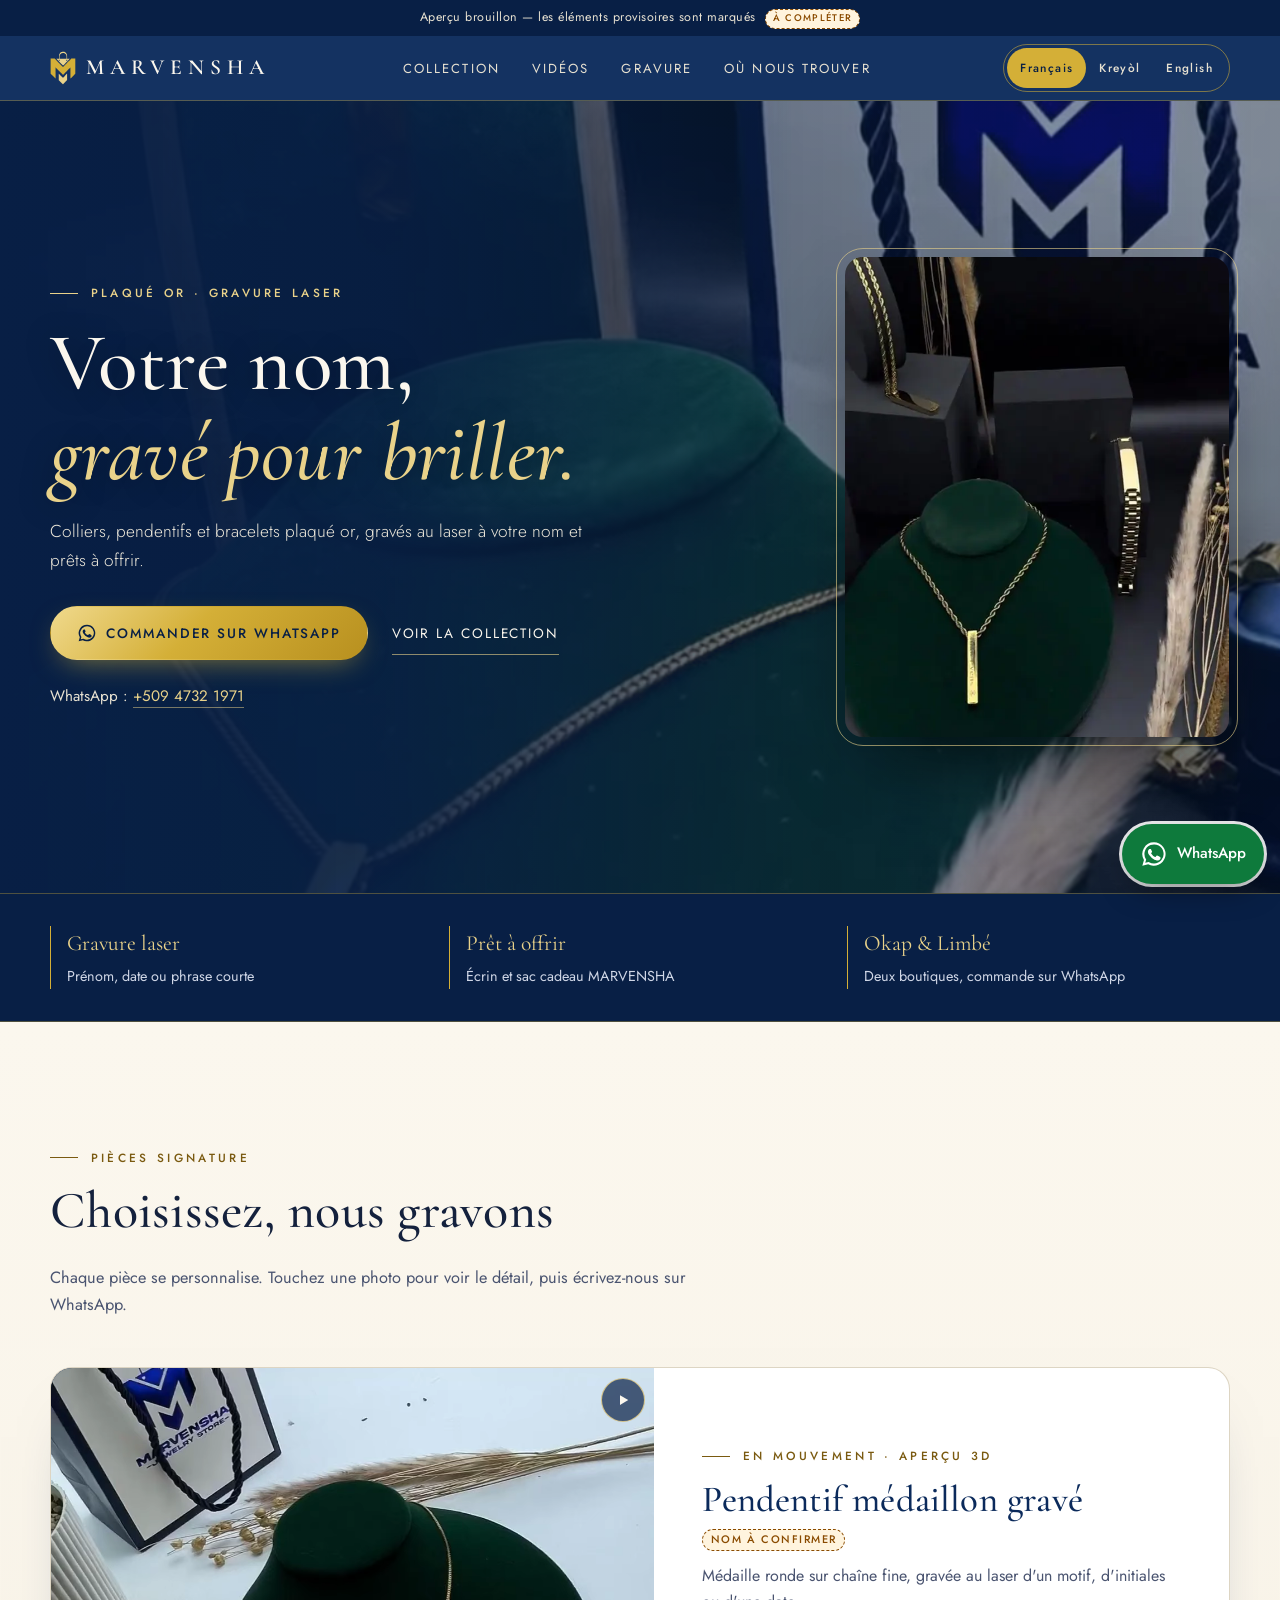
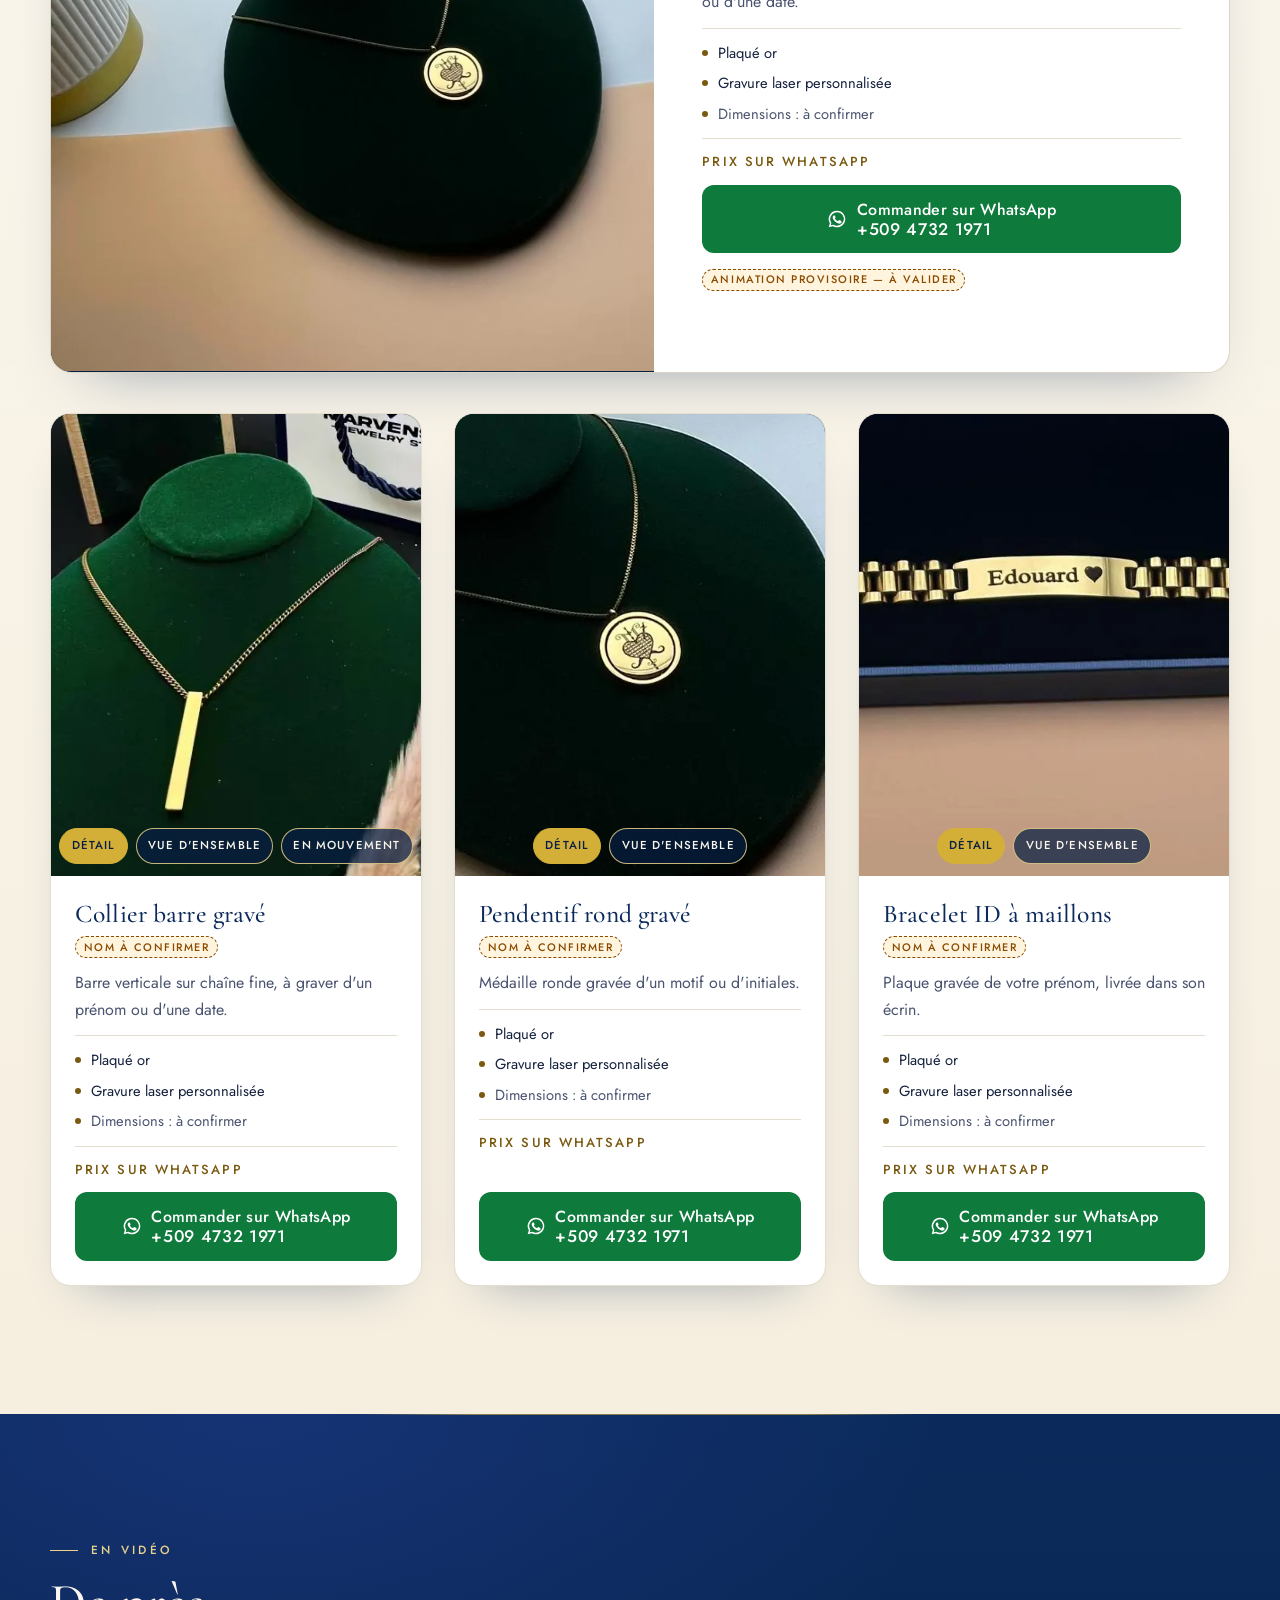
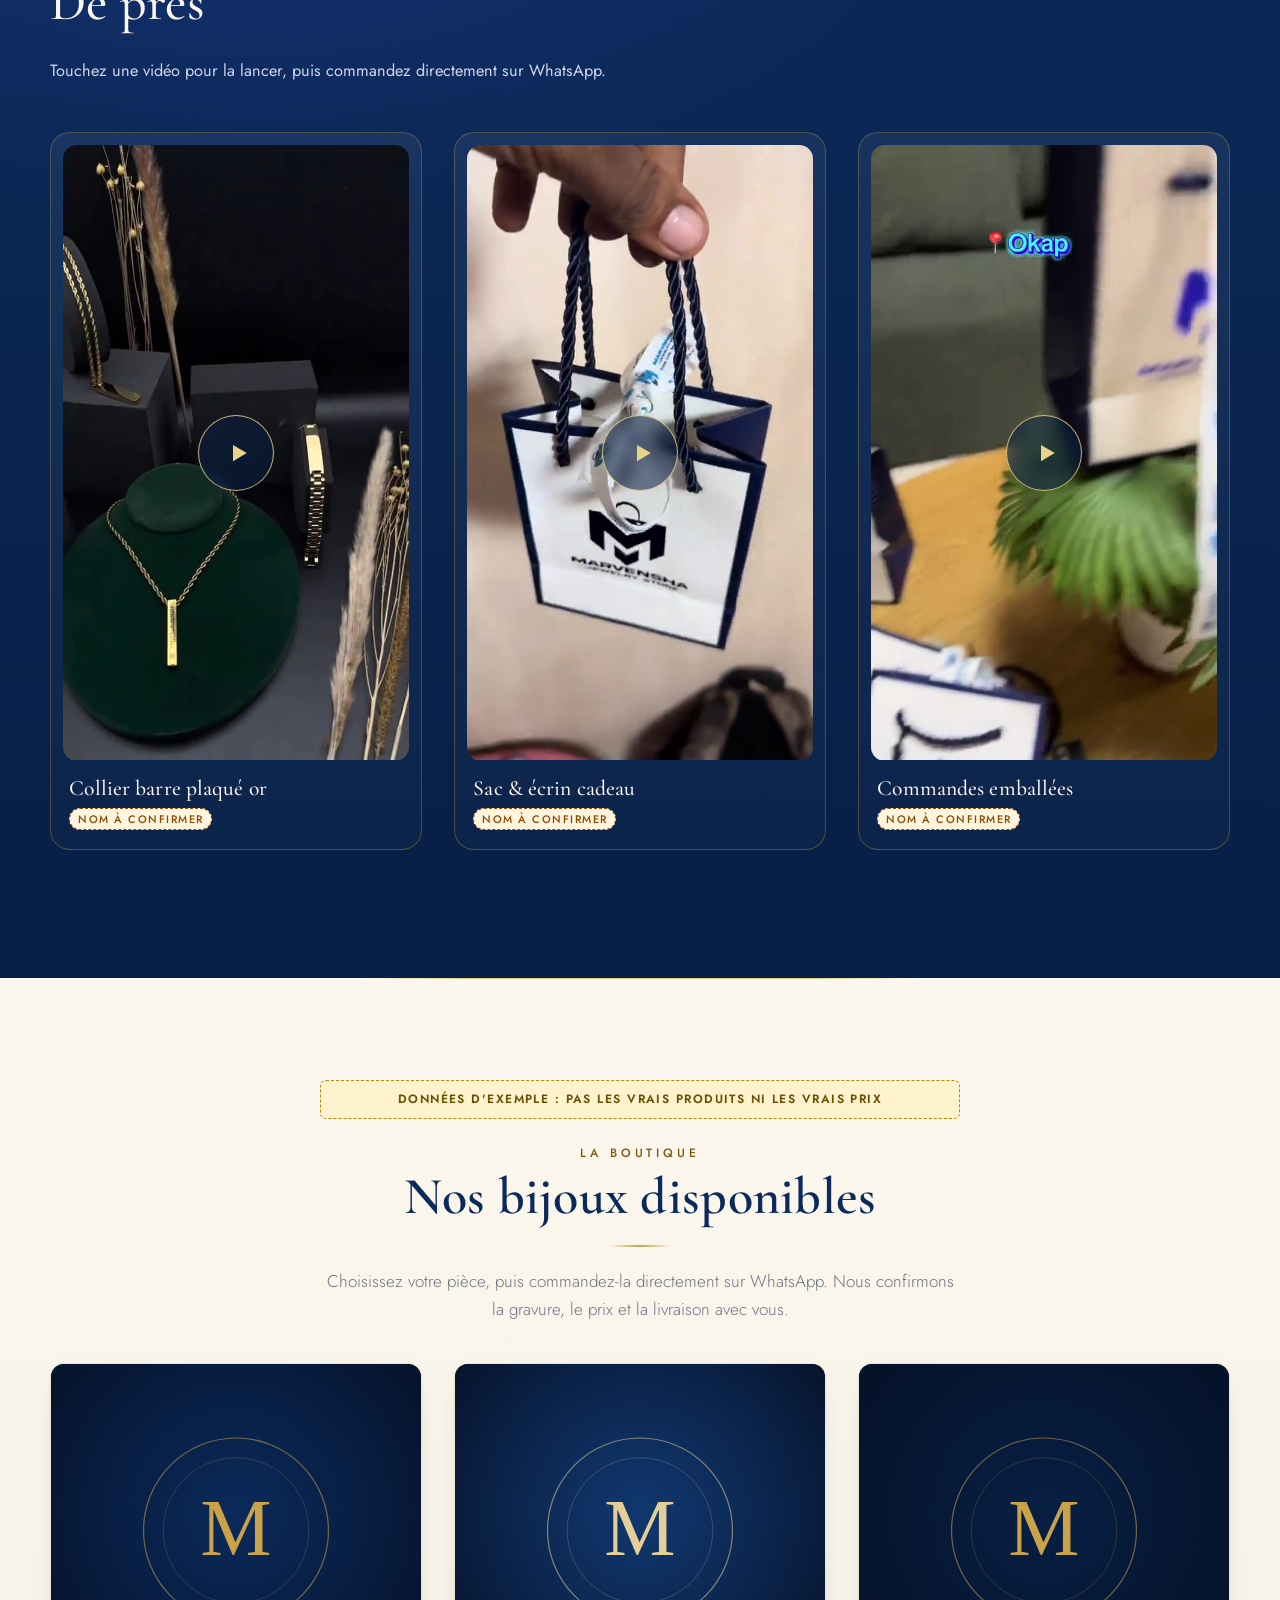
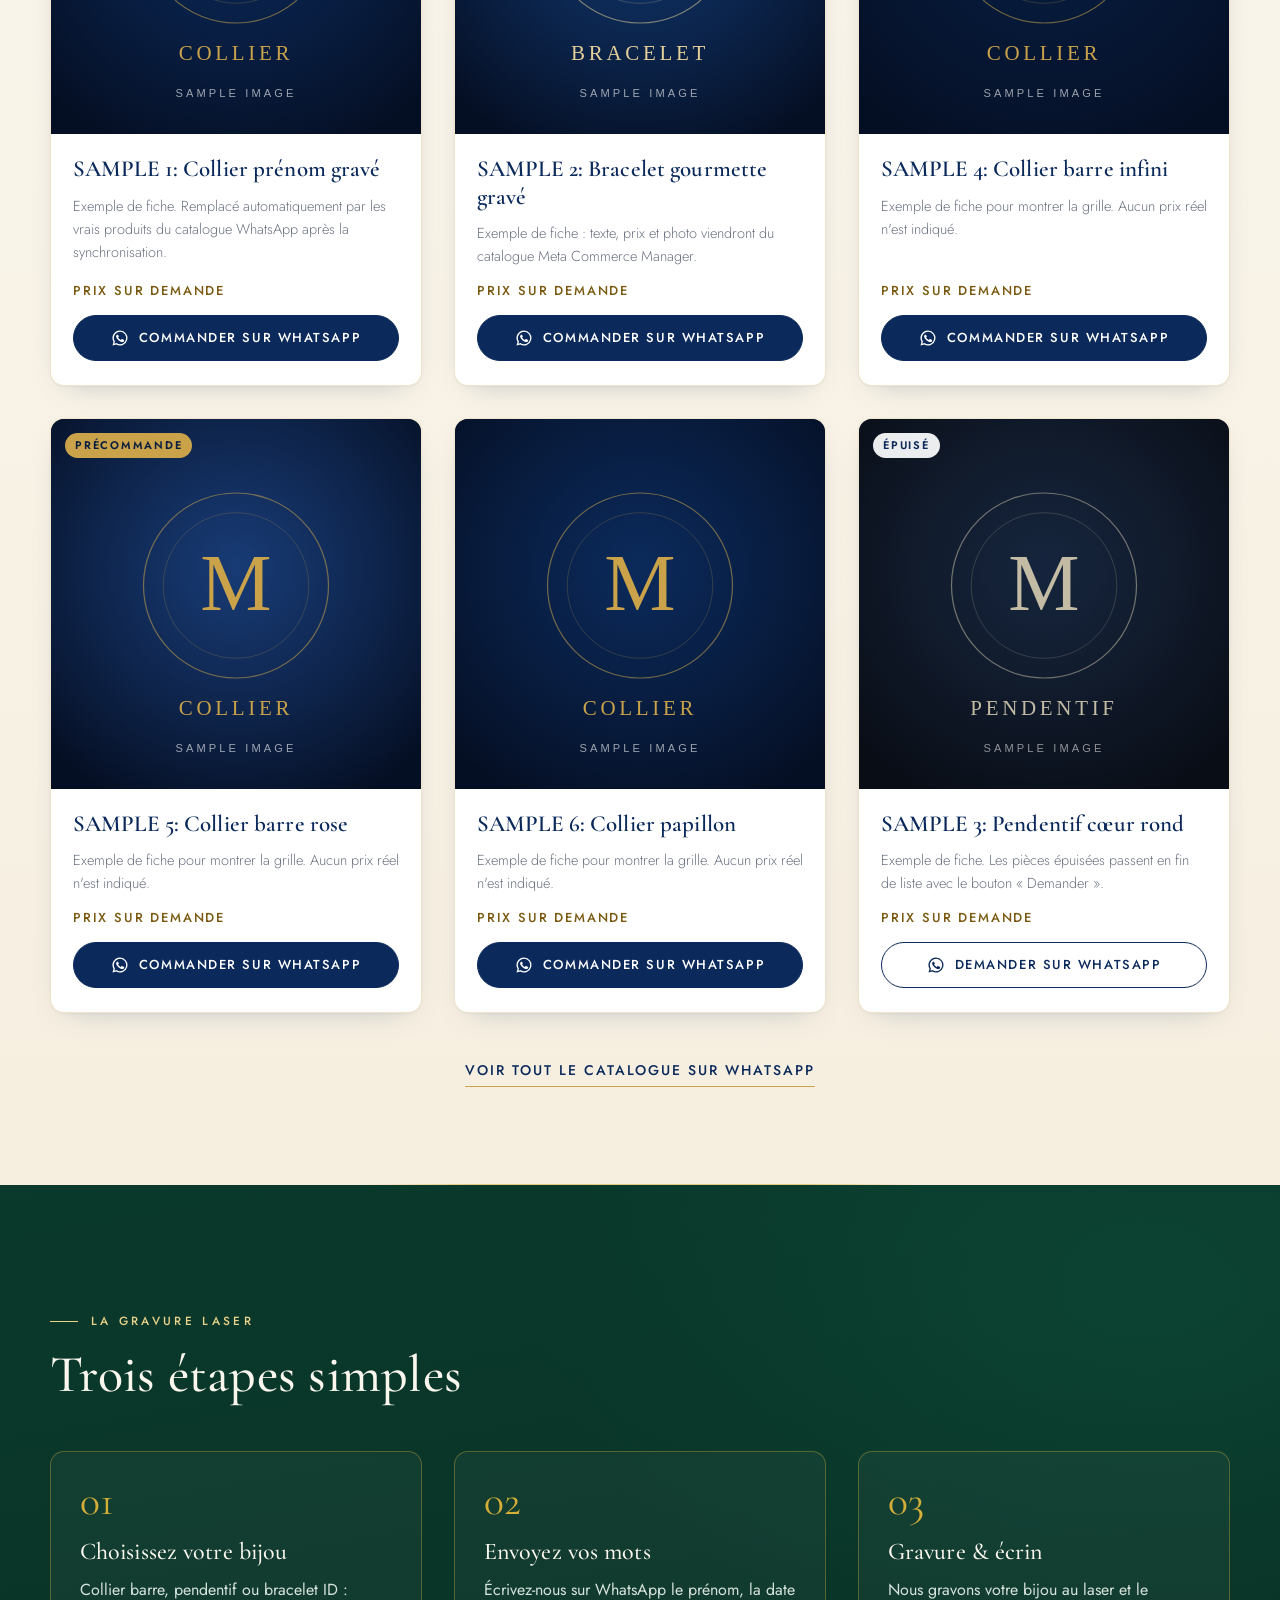
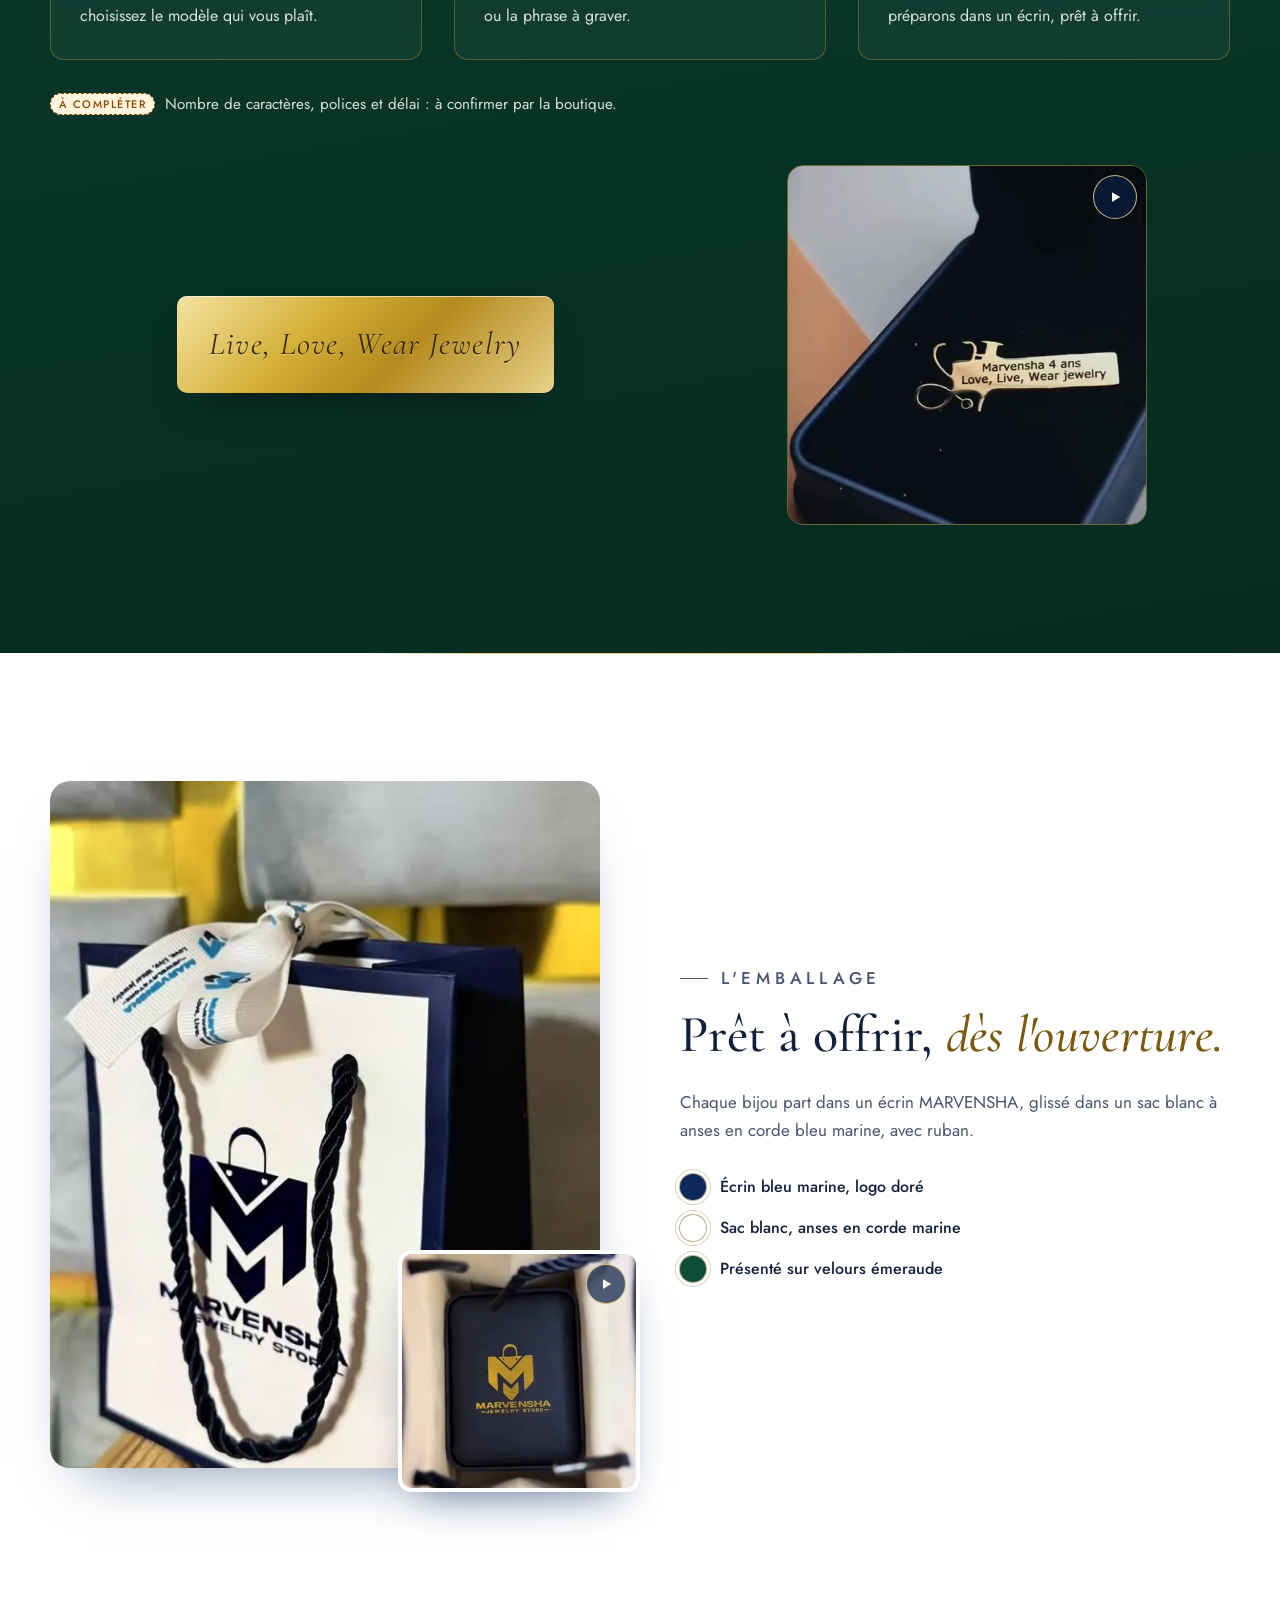
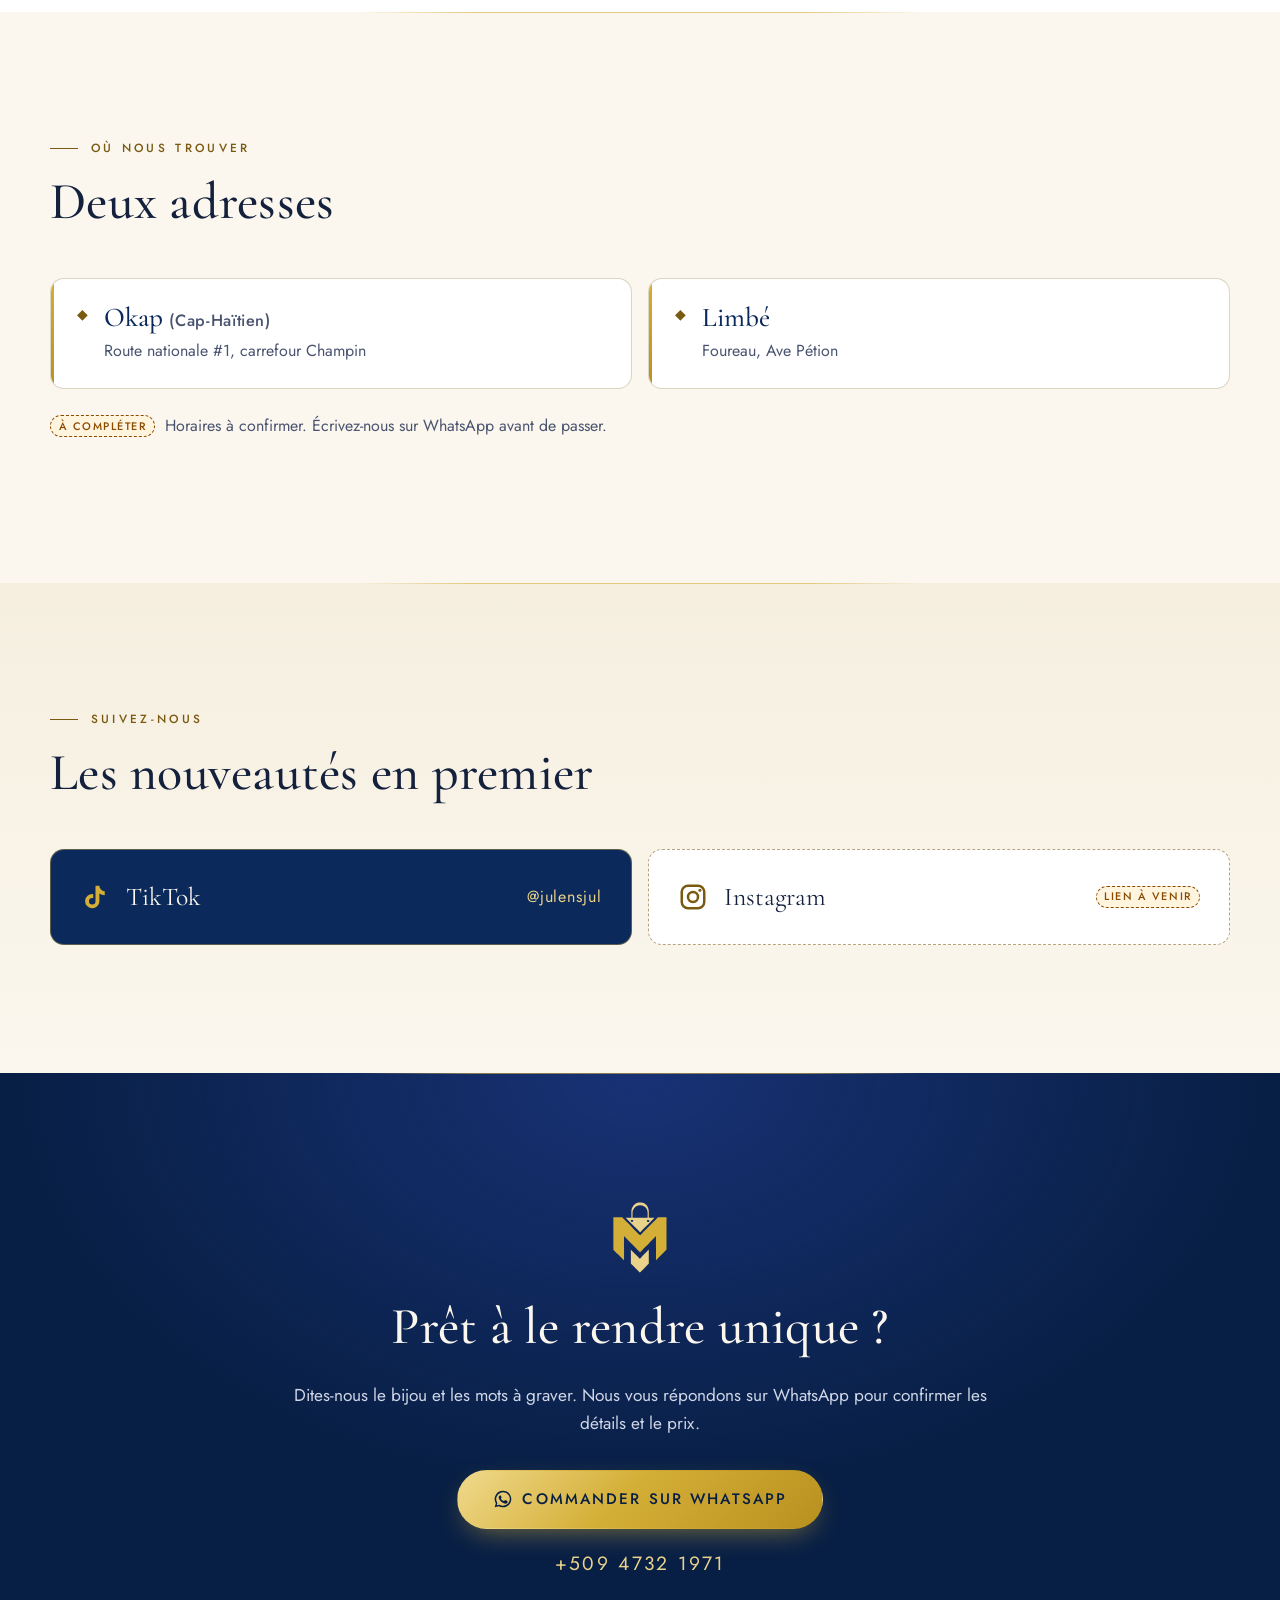
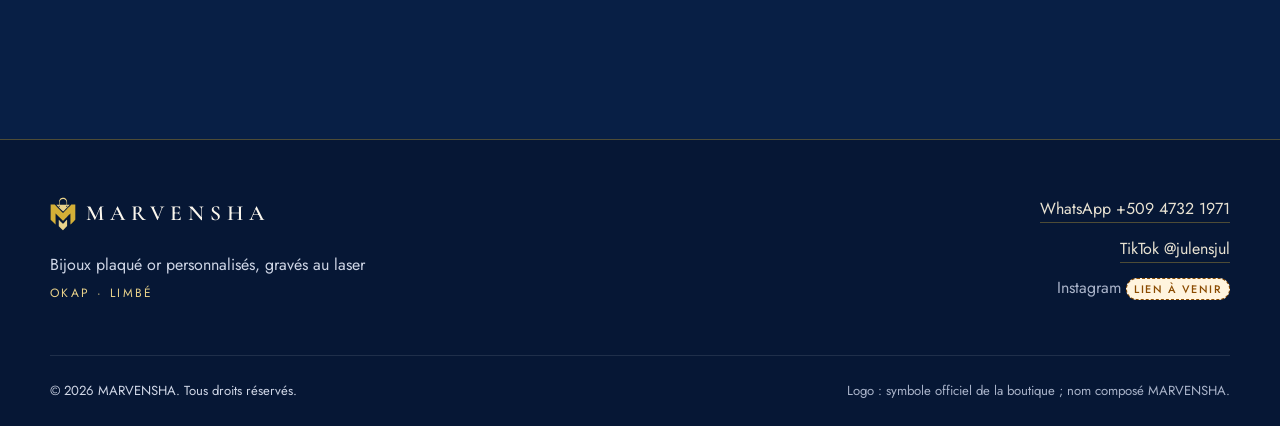
==== index.html @ bd3731e3 "Add the Marvensha static landing page. Publish the finished site at the repository root so Vercel ca" ====
<!DOCTYPE html>
<!--
  MARVENSHA — one-page landing page DRAFT (static; not deployed, not published). Side project, NOT Nectara.
  Brand name: MARVENSHA. Single variable in script.js:  const BRAND_NAME = "MARVENSHA";
  All editable values live at the top of script.js: WHATSAPP_NUMBER, TIKTOK_URL, INSTAGRAM_URL (placeholder),
  HERO_VIDEO, SHOWCASE (product cards), PRODUCT_VIDEOS, I18N (FR default / Kreyòl / EN).
  Kreyòl strings = best attempt, NEEDS NATIVE-SPEAKER REVIEW.
  Media: everything served lives in site/media/ (stills from /workspace/Marvensha/tiktok/stills/, clips transcoded
  from /workspace/Marvensha/tiktok/videos/ — audio stripped, WebM VP9 + MP4 H.264, posters).
  Product grid widget: whatsapp-sync/widget/ (CoS module, copied unmodified), data products.json (SAMPLE for now).
-->
<html lang="fr">
<head>
  <meta charset="utf-8">
  <meta name="viewport" content="width=device-width, initial-scale=1, viewport-fit=cover">
  <title>MARVENSHA — Bijoux personnalisés gravés au laser</title>
  <meta name="description" content="Bijoux plaqué or personnalisés, gravés au laser : colliers barre, pendentifs, bracelets ID. Okap et Limbé. Commandez sur WhatsApp : +509 4732 1971.">
  <meta name="robots" content="noindex, nofollow"><!-- DRAFT: remove before launch -->
  <meta name="theme-color" content="#0B2A5B">
  <!-- Open Graph / Twitter. og:image is local; make it absolute (https://<domain>/media/og.jpg) and add og:url once a domain exists. -->
  <meta property="og:type" content="website">
  <meta property="og:site_name" content="MARVENSHA">
  <meta property="og:title" content="MARVENSHA — Bijoux personnalisés gravés au laser">
  <meta property="og:description" content="Bijoux plaqué or gravés au laser à votre nom. Okap et Limbé. Commandez sur WhatsApp.">
  <meta property="og:image" content="media/og.jpg">
  <meta property="og:image:width" content="1200">
  <meta property="og:image:height" content="630">
  <meta property="og:image:alt" content="Collier barre plaqué or sur un buste en velours émeraude, logo MARVENSHA">
  <meta property="og:locale" content="fr_FR">
  <meta property="og:locale:alternate" content="ht_HT">
  <meta property="og:locale:alternate" content="en_US">
  <meta name="twitter:card" content="summary_large_image">
  <meta name="twitter:title" content="MARVENSHA — Bijoux personnalisés gravés au laser">
  <meta name="twitter:description" content="Bijoux plaqué or gravés au laser à votre nom. Okap et Limbé. Commandez sur WhatsApp.">
  <meta name="twitter:image" content="media/og.jpg">
  <link rel="icon" href="favicon.ico" sizes="any">
  <link rel="icon" type="image/png" sizes="32x32" href="media/brand/favicon-32.png">
  <link rel="apple-touch-icon" sizes="180x180" href="media/brand/apple-touch-icon-180.png">
  <link rel="preload" as="image" href="media/hero.webp" type="image/webp" fetchpriority="high">
  <link rel="preconnect" href="https://fonts.googleapis.com">
  <link rel="preconnect" href="https://fonts.gstatic.com" crossorigin>
  <link href="https://fonts.googleapis.com/css2?family=Cormorant+Garamond:ital,wght@0,500;0,600;1,500&family=Jost:wght@300;400;500&display=swap" rel="stylesheet">
  <link rel="stylesheet" href="whatsapp-sync/widget/marvensha-products.css">
  <link rel="stylesheet" href="styles.css">
  <script src="script.js" defer></script>
</head>
<body>

<svg width="0" height="0" style="position:absolute" aria-hidden="true" focusable="false">
  <symbol id="wa-icon" viewBox="0 0 24 24">
    <path fill="currentColor" d="M12 2a10 10 0 0 0-8.6 15.1L2 22l5-1.3A10 10 0 1 0 12 2zm0 18.2a8.2 8.2 0 0 1-4.2-1.2l-.3-.2-3 .8.8-2.9-.2-.3A8.2 8.2 0 1 1 12 20.2zm4.5-6.1c-.2-.1-1.5-.7-1.7-.8s-.4-.1-.6.1-.7.8-.8 1-.3.2-.5.1a6.7 6.7 0 0 1-3.3-2.9c-.3-.4.3-.4.7-1.3a.5.5 0 0 0 0-.4l-.8-1.8c-.2-.5-.4-.4-.6-.4h-.5a1 1 0 0 0-.7.3 3 3 0 0 0-.9 2.2 5.2 5.2 0 0 0 1.1 2.7 11.8 11.8 0 0 0 4.5 4c1.7.7 2.3.8 3.2.6a2.7 2.7 0 0 0 1.8-1.3 2.2 2.2 0 0 0 .2-1.3c-.1-.1-.3-.2-.5-.3z"/>
  </symbol>
  <symbol id="play-icon" viewBox="0 0 24 24"><path fill="currentColor" d="M8 5.5v13l11-6.5z"/></symbol>
  <symbol id="pause-icon" viewBox="0 0 24 24"><path fill="currentColor" d="M7 5h3.5v14H7zM13.5 5H17v14h-3.5z"/></symbol>
</svg>

<a class="skip-link" href="#main" data-i18n="skip">Aller au contenu</a>

<div class="draft-banner" role="note">
  <span data-i18n="draft">Aperçu brouillon — les éléments provisoires sont marqués</span> <span class="ph-tag" data-i18n="ph">À compléter</span>
</div>

<header class="site-header">
  <div class="container header-inner">
    <a class="brand" href="#top">
      <img class="brand-mark" src="media/brand/marvensha_mark_gold.svg" width="26" height="34" alt="">
      <span class="brand-word" data-brand>MARVENSHA</span>
    </a>
    <nav class="main-nav" aria-label="Menu">
      <ul class="nav-list">
        <li><a href="#collection" data-i18n="nav_collection">Collection</a></li>
        <li><a href="#videos" data-i18n="nav_videos">Vidéos</a></li>
        <li><a href="#engraving" data-i18n="nav_engraving">Gravure</a></li>
        <li><a href="#locations" data-i18n="nav_locations">Où nous trouver</a></li>
      </ul>
    </nav>
    <div class="lang-switch" role="group" aria-label="Langue · Lang · Language">
      <button type="button" data-lang="fr" lang="fr" aria-pressed="true"><span class="lang-long">Français</span><span class="lang-short" aria-hidden="true">FR</span></button>
      <button type="button" data-lang="ht" lang="ht" aria-pressed="false"><span class="lang-long">Kreyòl</span><span class="lang-short" aria-hidden="true">KR</span></button>
      <button type="button" data-lang="en" lang="en" aria-pressed="false"><span class="lang-long">English</span><span class="lang-short" aria-hidden="true">EN</span></button>
    </div>
  </div>
</header>

<main id="main">

  <!-- HERO — one engraved piece. Current image: TikTok still 7694829647925693716_03 (bar necklace on emerald bust).
       FOUNDER PHOTO SWAP: drop the photo in site/media/ and change the two srcset/src values below (one <picture>).
       Supporting motion: SHOW_HERO_CLIP in script.js adds the Higgsfield display loop behind the photo, with a visible
       pause/play button; under prefers-reduced-motion only its poster is shown. -->
  <section class="hero" id="top" aria-labelledby="hero-title">
    <!-- Hero background clip slot (Design Director Higgsfield loop, PROVISIONAL): filled by script.js when SHOW_HERO_CLIP = true.
         The founder's photo below stays the main hero image (framed card in front of the clip). -->
    <div class="hero-bg" id="hero-bg" aria-hidden="true"></div>
    <div class="hero-media" id="hero-media">
      <picture>
        <source srcset="media/hero.webp" type="image/webp">
        <img class="hero-img" src="media/hero.jpg" alt="" data-i18n-alt="hero_alt" width="576" height="1024" fetchpriority="high" decoding="async"><!-- HERO IMAGE: swap here -->
      </picture>
      <div class="hero-shade" aria-hidden="true"></div>
    </div>
    <button type="button" class="hero-toggle" id="hero-toggle" hidden aria-pressed="false">
      <svg class="i-pause" aria-hidden="true"><use href="#pause-icon"/></svg><svg class="i-play" aria-hidden="true"><use href="#play-icon"/></svg>
      <span class="hero-toggle-label" data-i18n="hero_pause">Pause</span>
    </button>
    <div class="container hero-content">
      <p class="eyebrow" data-i18n="hero_eyebrow">Plaqué or · gravure laser</p>
      <h1 id="hero-title" data-i18n="hero_title">Votre nom,<br><em>gravé pour briller.</em></h1>
      <p class="hero-lede" data-i18n="hero_lede">Colliers, pendentifs et bracelets plaqué or, gravés au laser à votre nom et prêts à offrir.</p>
      <div class="hero-actions" id="hero-cta">
        <a class="btn btn-gold wa-link" href="https://wa.me/50947321971" target="_blank" rel="noopener">
          <svg class="btn-icon" aria-hidden="true"><use href="#wa-icon"/></svg><span data-i18n="cta_order">Commander sur WhatsApp</span>
        </a>
        <a class="link-quiet" href="#collection" data-i18n="hero_secondary">Voir la collection</a>
      </div>
      <p class="hero-phone">WhatsApp : <a class="wa-link" href="https://wa.me/50947321971" target="_blank" rel="noopener">+509 4732 1971</a></p>
    </div>
  </section>

  <!-- PROOF STRIP -->
  <section class="proof" aria-label="Points clés">
    <ul class="container proof-list">
      <li><span class="proof-k" data-i18n="proof1_k">Gravure laser</span><span class="proof-v" data-i18n="proof1_v">Prénom, date ou phrase courte</span></li>
      <li><span class="proof-k" data-i18n="proof2_k">Prêt à offrir</span><span class="proof-v" data-i18n="proof2_v">Écrin et sac cadeau MARVENSHA</span></li>
      <li><span class="proof-k" data-i18n="proof3_k">Okap &amp; Limbé</span><span class="proof-v" data-i18n="proof3_v">Deux boutiques, commande sur WhatsApp</span></li>
    </ul>
  </section>

  <!-- SIGNATURE PIECES — showcase cards rendered by script.js from SHOWCASE (also the visible fallback
       if the WhatsApp catalog widget below cannot load). -->
  <section class="section collection" id="collection" aria-labelledby="collection-title">
    <div class="container">
      <div class="section-head">
        <p class="eyebrow eyebrow-dark" data-i18n="col_eyebrow">Pièces signature</p>
        <h2 id="collection-title" data-i18n="col_title">Choisissez, nous gravons</h2>
        <p class="section-sub" data-i18n="col_sub">Chaque pièce se personnalise. Touchez une photo pour voir le détail, puis écrivez-nous sur WhatsApp.</p>
      </div>
      <!-- FEATURED 3D LOOP — Higgsfield medallion turntable (PROVISIONAL). Rendered by script.js when SHOW_MEDALLION_LOOP = true
           (1:1 on tablet/desktop, 9:16 on phones). Remove nothing here to switch it off: just set the flag to false. -->
      <div class="feature" id="medallion-feature" hidden></div>
      <ul class="showcase-grid" id="showcase-grid"></ul>
    </div>
  </section>

  <!-- PRODUCT VIDEOS — rendered by script.js from PRODUCT_VIDEOS. Play/tap => WhatsApp bar with +509 4732 1971. -->
  <section class="section videos" id="videos" aria-labelledby="videos-title">
    <div class="container">
      <div class="section-head section-head-light">
        <p class="eyebrow" data-i18n="videos_eyebrow">En vidéo</p>
        <h2 id="videos-title" data-i18n="videos_title">De près</h2>
        <p class="section-sub" data-i18n="videos_sub">Touchez une vidéo pour la lancer, puis commandez directement sur WhatsApp.</p>
      </div>
      <ul class="video-grid" id="video-grid"></ul>
      <noscript><p class="section-sub">WhatsApp : <a href="https://wa.me/50947321971">+509 4732 1971</a></p></noscript>
    </div>
  </section>

  <!-- PRODUCTS — CoS WhatsApp catalog widget (SETUP.md step 7). products.json = copy of whatsapp-sync/products.sample.json
       (SAMPLE DATA, not real products/prices) until the sync job overwrites it. data-lang is a widget-supported
       attribute that script.js keeps in sync with the language toggle (Kreyòl falls back to French in the widget). -->
  <section id="products" data-source="products.json" data-lang="fr"></section>
  <script>window.MARVENSHA_PRODUCTS_CONFIG = { whatsappNumber: "50947321971", brandName: "MARVENSHA" };</script>
  <script src="whatsapp-sync/widget/marvensha-products.js" defer></script>

  <!-- HOW LASER ENGRAVING WORKS -->
  <section class="section engraving" id="engraving" aria-labelledby="engraving-title">
    <div class="container">
      <div class="section-head section-head-light">
        <p class="eyebrow" data-i18n="eng_eyebrow">La gravure laser</p>
        <h2 id="engraving-title" data-i18n="eng_title">Trois étapes simples</h2>
      </div>
      <ol class="steps">
        <li class="step"><span class="step-num" aria-hidden="true">01</span><h3 data-i18n="s1_t">Choisissez votre bijou</h3><p data-i18n="s1_p">Collier barre, pendentif ou bracelet ID : choisissez le modèle qui vous plaît.</p></li>
        <li class="step"><span class="step-num" aria-hidden="true">02</span><h3 data-i18n="s2_t">Envoyez vos mots</h3><p data-i18n="s2_p">Écrivez-nous sur WhatsApp le prénom, la date ou la phrase à graver.</p></li>
        <li class="step"><span class="step-num" aria-hidden="true">03</span><h3 data-i18n="s3_t">Gravure &amp; écrin</h3><p data-i18n="s3_p">Nous gravons votre bijou au laser et le préparons dans un écrin, prêt à offrir.</p></li>
      </ol>
      <p class="eng-note"><span class="ph-tag" data-i18n="ph">À compléter</span> <span data-i18n="eng_note">Nombre de caractères, polices et délai : à confirmer par la boutique.</span></p>
      <div class="engrave-row">
        <div class="engrave-plate"><span class="plate-text">Live, Love, Wear Jewelry</span></div>
        <!-- Motion tile: MARV_product_engraving_1x1 (Higgsfield) — mounted by script.js (SHOW_MOTION_TILES) -->
        <div class="motion-slot" data-loop="engraving"></div>
      </div>
    </div>
  </section>

  <!-- GIFT PACKAGING — stills 7688886072192847124_01 (bag) and 7677213192254131476_02 (in-store bags) -->
  <section class="section gifting" id="gifting" aria-labelledby="gifting-title">
    <div class="container gifting-grid">
      <div class="gift-media">
        <picture>
          <source srcset="media/gift_bag.webp" type="image/webp">
          <img class="gift-main" src="media/gift_bag.jpg" alt="" data-i18n-alt="gift_alt" width="576" height="1024" loading="lazy" decoding="async">
        </picture>
        <!-- Inset: Higgsfield unboxing loop (MARV_product_unboxing_1x1) when SHOW_MOTION_TILES = true; otherwise this founder still shows. -->
        <div class="gift-inset motion-slot" data-loop="unboxing">
          <picture>
            <source srcset="media/gift_store.webp" type="image/webp">
            <img src="media/gift_store.jpg" alt="" data-i18n-alt="gift2_alt" width="576" height="856" loading="lazy" decoding="async">
          </picture>
        </div>
      </div>
      <div class="gifting-copy">
        <p class="eyebrow eyebrow-dark" data-i18n="gift_eyebrow">L'emballage</p>
        <h2 id="gifting-title" data-i18n="gift_title">Prêt à offrir, <em>dès l'ouverture.</em></h2>
        <p data-i18n="gift_p">Chaque bijou part dans un écrin MARVENSHA, glissé dans un sac blanc à anses en corde bleu marine, avec ruban.</p>
        <ul class="pack-list">
          <li><span class="swatch swatch-navy" aria-hidden="true"></span><span data-i18n="pack1">Écrin bleu marine, logo doré</span></li>
          <li><span class="swatch swatch-white" aria-hidden="true"></span><span data-i18n="pack2">Sac blanc, anses en corde marine</span></li>
          <li><span class="swatch swatch-emerald" aria-hidden="true"></span><span data-i18n="pack3">Présenté sur velours émeraude</span></li>
        </ul>
      </div>
    </div>
  </section>

  <!-- LOCATIONS — from TikTok captions/stickers/banner (see tiktok/INDEX.md). Hours not published: not invented. -->
  <section class="section locations" id="locations" aria-labelledby="locations-title">
    <div class="container">
      <div class="section-head">
        <p class="eyebrow eyebrow-dark" data-i18n="loc_eyebrow">Où nous trouver</p>
        <h2 id="locations-title" data-i18n="loc_title">Deux adresses</h2>
      </div>
      <ul class="loc-grid">
        <li class="loc-card"><span class="loc-pin" aria-hidden="true">◆</span><div><h3>Okap <span class="loc-alt">(Cap-Haïtien)</span></h3><p data-i18n="loc_okap">Route nationale #1, carrefour Champin</p></div></li>
        <li class="loc-card"><span class="loc-pin" aria-hidden="true">◆</span><div><h3>Limbé</h3><p data-i18n="loc_limbe">Foureau, Ave Pétion</p></div></li>
      </ul>
      <p class="loc-note"><span class="ph-tag" data-i18n="ph">À compléter</span> <span data-i18n="loc_note">Horaires à confirmer. Écrivez-nous sur WhatsApp avant de passer.</span></p>
    </div>
  </section>

  <!-- SOCIAL -->
  <section class="section social" id="social" aria-labelledby="social-title">
    <div class="container">
      <div class="section-head">
        <p class="eyebrow eyebrow-dark" data-i18n="social_eyebrow">Suivez-nous</p>
        <h2 id="social-title" data-i18n="social_title">Les nouveautés en premier</h2>
      </div>
      <div class="social-grid">
        <a class="social-card tiktok-link" href="https://www.tiktok.com/@julensjul" target="_blank" rel="noopener">
          <svg class="social-icon" viewBox="0 0 24 24" aria-hidden="true"><path fill="currentColor" d="M16.6 5.8A4.3 4.3 0 0 1 15.5 3h-3.1v12.4a2.6 2.6 0 1 1-2.6-2.6c.3 0 .5 0 .8.1V9.7a5.7 5.7 0 1 0 4.9 5.7V9.1a7.3 7.3 0 0 0 4.3 1.4V7.4a4.3 4.3 0 0 1-3.2-1.6z"/></svg>
          <span class="social-name">TikTok</span><span class="social-handle">@julensjul</span>
        </a>
        <!-- INSTAGRAM SLOT — PLACEHOLDER. Set INSTAGRAM_URL in script.js once confirmed (a sticker shows @MarvenshaJewelrystore; unverified). -->
        <a class="social-card instagram-link is-placeholder" href="#social" aria-disabled="true">
          <svg class="social-icon" viewBox="0 0 24 24" aria-hidden="true"><rect x="3" y="3" width="18" height="18" rx="5" fill="none" stroke="currentColor" stroke-width="2"/><circle cx="12" cy="12" r="4" fill="none" stroke="currentColor" stroke-width="2"/><circle cx="17.5" cy="6.5" r="1.2" fill="currentColor"/></svg>
          <span class="social-name">Instagram</span><span class="ph-tag" data-i18n="ph_link">Lien à venir</span>
        </a>
      </div>
    </div>
  </section>

  <!-- FINAL WHATSAPP CTA -->
  <section class="section cta" id="order" aria-labelledby="cta-title">
    <div class="container cta-inner">
      <!-- Official M-bag mark (cropped from the founder's logo; wordmark text excluded) -->
      <img class="cta-mark" src="media/brand/marvensha_mark_gold.svg" width="56" height="73" alt="">
      <h2 id="cta-title" data-i18n="cta_title">Prêt à le rendre unique ?</h2>
      <p data-i18n="cta_p">Dites-nous le bijou et les mots à graver. Nous vous répondons sur WhatsApp pour confirmer les détails et le prix.</p>
      <a class="btn btn-gold btn-lg wa-link" id="final-cta" href="https://wa.me/50947321971" target="_blank" rel="noopener">
        <svg class="btn-icon" aria-hidden="true"><use href="#wa-icon"/></svg><span data-i18n="cta_order">Commander sur WhatsApp</span>
      </a>
      <p class="wa-number">+509 4732 1971</p>
    </div>
  </section>
</main>

<footer class="site-footer">
  <div class="container footer-inner">
    <div class="footer-brand">
      <a class="brand" href="#top"><img class="brand-mark" src="media/brand/marvensha_mark_gold.svg" width="26" height="34" alt=""><span class="brand-word" data-brand>MARVENSHA</span></a>
      <p class="footer-tag" data-i18n="footer_tag">Bijoux plaqué or personnalisés, gravés au laser</p>
      <p class="footer-places">Okap · Limbé</p>
    </div>
    <ul class="footer-links">
      <li><a class="wa-link" href="https://wa.me/50947321971" target="_blank" rel="noopener">WhatsApp +509 4732 1971</a></li>
      <li><a class="tiktok-link" href="https://www.tiktok.com/@julensjul" target="_blank" rel="noopener">TikTok @julensjul</a></li>
      <li><span class="muted">Instagram</span> <span class="ph-tag" data-i18n="ph_link">Lien à venir</span></li>
    </ul>
  </div>
  <div class="container footer-bottom">
    <p>© <span id="year">2026</span> <span data-brand>MARVENSHA</span>. <span data-i18n="rights">Tous droits réservés.</span></p>
    <p class="muted" data-i18n="logo_note">Logo : symbole officiel de la boutique ; nom composé MARVENSHA.</p>
  </div>
</footer>

<!-- Floating WhatsApp button (site-wide). Hidden while the hero CTA or the final CTA is on screen. -->
<a class="wa-float wa-link" id="wa-float" href="https://wa.me/50947321971" target="_blank" rel="noopener" data-i18n-aria="wa_float_aria" aria-label="Commander sur WhatsApp, +509 4732 1971">
  <svg aria-hidden="true"><use href="#wa-icon"/></svg><span class="wa-float-text">WhatsApp</span>
</a>

</body>
</html>
---- whatsapp-sync/widget/marvensha-products.css ----
/* Marvensha product grid: navy #0B2A5B, gold #C9A24A, white, cream.
   All selectors are prefixed .mvp- so nothing leaks into the landing page. */
.mvp-section{
  --mvp-navy:#0B2A5B; --mvp-navy-deep:#071D40; --mvp-gold:#C9A24A; --mvp-gold-soft:#E4CF98;
  --mvp-cream:#FAF6EE; --mvp-white:#FFFFFF; --mvp-ink:#1B2433; --mvp-muted:#6B7280;
  --mvp-serif:"Cormorant Garamond","Playfair Display",Georgia,"Times New Roman",serif;
  --mvp-sans:"Jost","Helvetica Neue",Arial,sans-serif;
  background:var(--mvp-cream); color:var(--mvp-ink); font-family:var(--mvp-sans);
  padding:clamp(56px,8vw,104px) 20px;
}
.mvp-wrap{max-width:1180px;margin:0 auto}
.mvp-sample{margin:0 auto 28px;max-width:640px;text-align:center;background:#FFF3CD;border:1px dashed #B8860B;
  color:#6B4E00;font:600 12px/1.4 var(--mvp-sans);letter-spacing:.12em;text-transform:uppercase;padding:10px 14px;border-radius:6px}
.mvp-head{text-align:center;max-width:640px;margin:0 auto 48px}
.mvp-eyebrow{margin:0 0 10px;color:var(--mvp-gold);font:500 12px/1 var(--mvp-sans);letter-spacing:.32em;text-transform:uppercase}
.mvp-title{margin:0;color:var(--mvp-navy);font:600 clamp(34px,4.6vw,52px)/1.08 var(--mvp-serif)}
.mvp-rule{display:block;width:64px;height:2px;margin:20px auto;background:linear-gradient(90deg,transparent,var(--mvp-gold),transparent)}
.mvp-lead{margin:0;color:var(--mvp-muted);font:300 17px/1.65 var(--mvp-sans)}
.mvp-grid{display:grid;grid-template-columns:repeat(auto-fill,minmax(250px,1fr));gap:28px}
.mvp-card{display:flex;flex-direction:column;background:var(--mvp-white);border:1px solid rgba(201,162,74,.28);
  border-radius:14px;overflow:hidden;box-shadow:0 1px 2px rgba(11,42,91,.04),0 10px 30px -18px rgba(11,42,91,.35);
  transition:transform .25s ease,box-shadow .25s ease,border-color .25s ease}
.mvp-card:hover{transform:translateY(-4px);border-color:var(--mvp-gold);box-shadow:0 18px 40px -20px rgba(11,42,91,.45)}
.mvp-media{position:relative;aspect-ratio:1/1;background:var(--mvp-navy);overflow:hidden}
.mvp-media img{width:100%;height:100%;object-fit:cover;display:block;transition:transform .6s ease}
.mvp-card:hover .mvp-media img{transform:scale(1.04)}
.mvp-badge{position:absolute;top:14px;left:14px;background:var(--mvp-gold);color:var(--mvp-navy-deep);
  font:600 11px/1 var(--mvp-sans);letter-spacing:.16em;text-transform:uppercase;padding:7px 10px;border-radius:999px}
.mvp-badge-muted{background:rgba(255,255,255,.92);color:var(--mvp-navy)}
.is-soldout .mvp-media img{filter:grayscale(.55) brightness(.9)}
.mvp-body{display:flex;flex-direction:column;gap:10px;padding:22px 22px 24px;flex:1}
.mvp-name{margin:0;color:var(--mvp-navy);font:600 23px/1.2 var(--mvp-serif)}
.mvp-desc{margin:0;color:var(--mvp-muted);font:300 14.5px/1.6 var(--mvp-sans);
  display:-webkit-box;-webkit-line-clamp:3;-webkit-box-orient:vertical;overflow:hidden}
.mvp-price{margin:auto 0 0;padding-top:6px;display:flex;align-items:baseline;gap:10px}
.mvp-price-now{color:var(--mvp-navy);font:600 20px/1 var(--mvp-sans)}
.mvp-price-was{color:var(--mvp-muted);font:400 14px/1 var(--mvp-sans)}
.mvp-price-ask{color:var(--mvp-gold);font:500 13px/1 var(--mvp-sans);letter-spacing:.14em;text-transform:uppercase}
.mvp-btn{display:inline-flex;align-items:center;justify-content:center;gap:10px;margin-top:8px;padding:13px 18px;
  background:var(--mvp-navy);color:var(--mvp-white);border:1px solid var(--mvp-navy);border-radius:999px;text-decoration:none;
  font:500 13px/1 var(--mvp-sans);letter-spacing:.12em;text-transform:uppercase;transition:background .2s,color .2s,border-color .2s}
.mvp-btn:hover,.mvp-btn:focus-visible{background:var(--mvp-gold);border-color:var(--mvp-gold);color:var(--mvp-navy-deep)}
.mvp-btn:focus-visible,.mvp-link:focus-visible{outline:2px solid var(--mvp-gold);outline-offset:3px}
.mvp-ico{width:18px;height:18px;flex:none}
.is-soldout .mvp-btn{background:transparent;color:var(--mvp-navy)}
.mvp-empty{text-align:center;background:var(--mvp-white);border:1px solid rgba(201,162,74,.35);border-radius:14px;padding:40px 24px;max-width:560px;margin:0 auto}
.mvp-empty p{margin:0 0 14px;color:var(--mvp-muted)}
.mvp-foot{text-align:center;margin:44px 0 0}
.mvp-link{color:var(--mvp-navy);font:500 14px/1 var(--mvp-sans);letter-spacing:.14em;text-transform:uppercase;
  text-decoration:none;border-bottom:1px solid var(--mvp-gold);padding-bottom:6px}
.mvp-link:hover{color:var(--mvp-gold)}
@media (max-width:560px){.mvp-grid{grid-template-columns:1fr 1fr;gap:14px}.mvp-body{padding:14px}.mvp-name{font-size:18px}
  .mvp-desc{display:none}.mvp-btn{padding:11px 10px;font-size:11px;letter-spacing:.06em}}
@media (prefers-reduced-motion:reduce){.mvp-card,.mvp-media img{transition:none}.mvp-card:hover{transform:none}}
---- styles.css ----
/* MARVENSHA — landing page DRAFT. Mobile-first. */
:root{
  --navy-900:#081F45; --navy-800:#0B2A5B; --navy-700:#1F3A8A;
  --gold:#D4AF37; --gold-soft:#E9D28A; --gold-ink:#7A5A10; /* gold-ink = gold for text on cream (AA) */
  --cream:#FBF7EE; --cream-2:#F4ECDC; --white:#fff;
  --emerald:#0E4D3A; --emerald-2:#0A3A2C;
  --ink:#14213D; --ink-soft:#4A5470;
  --wa:#1FAF5A; --wa-dark:#0E7A3C;
  --serif:"Cormorant Garamond","Cormorant",Garamond,"Times New Roman",serif;
  --sans:"Jost","Helvetica Neue",Arial,sans-serif;
  --radius:14px; --ease:cubic-bezier(.2,.7,.2,1);
  --hair:linear-gradient(90deg,transparent,var(--gold) 20%,var(--gold) 80%,transparent);
}
*,*::before,*::after{box-sizing:border-box}
html{scroll-behavior:smooth;-webkit-text-size-adjust:100%}
@media (prefers-reduced-motion:reduce){html{scroll-behavior:auto}*{transition:none!important;animation:none!important}}
body{margin:0;font-family:var(--sans);font-weight:400;color:var(--ink);background:var(--cream);line-height:1.65;font-size:1rem;
  padding-bottom:calc(88px + env(safe-area-inset-bottom))} /* room for floating WA button on mobile */
@media (min-width:900px){body{padding-bottom:0}}
img,video{display:block;max-width:100%}
h1,h2,h3{font-family:var(--serif);font-weight:500;line-height:1.1;margin:0 0 .5em;letter-spacing:.005em}
h2{font-size:clamp(2rem,6vw,3.25rem)}
h2 em,h1 em{font-style:italic;color:var(--gold-ink)}
p{margin:0 0 1em}
a{color:inherit}
.container{width:min(1180px,100% - 2.5rem);margin-inline:auto}
:focus-visible{outline:3px solid var(--gold);outline-offset:3px;border-radius:6px}
.section :focus-visible,.collection :focus-visible,.intro :focus-visible{outline-color:var(--navy-700)}
.engraving :focus-visible,.videos :focus-visible,.cta :focus-visible,.site-footer :focus-visible,.hero :focus-visible,.site-header :focus-visible{outline-color:var(--gold)}

.skip-link{position:absolute;left:1rem;top:-60px;z-index:100;background:var(--gold);color:var(--navy-900);padding:.6rem 1rem;border-radius:8px;font-weight:500;text-decoration:none}
.skip-link:focus{top:1rem}

/* Placeholder tags */
.ph-tag{display:inline-block;font:500 .68rem/1 var(--sans);letter-spacing:.14em;text-transform:uppercase;padding:.42em .7em;border:1px dashed currentColor;border-radius:999px;color:#8A4B00;background:#FFF4DE}
.draft-banner{background:var(--navy-900);color:#E8E2D2;text-align:center;font-size:.78rem;letter-spacing:.04em;padding:.45rem 1rem}
.draft-banner .ph-tag{font-size:.6rem;margin-left:.3rem}

/* Header */
.site-header{position:sticky;top:0;z-index:50;background:rgba(11,42,91,.96);backdrop-filter:blur(10px);color:var(--cream);border-bottom:1px solid rgba(212,175,55,.35)}
.header-inner{display:flex;align-items:center;justify-content:space-between;gap:1rem;min-height:64px}
.brand{display:inline-flex;align-items:center;gap:.6rem;text-decoration:none;color:var(--gold)}
.brand-mark{width:34px;height:34px;color:var(--gold)}
.brand-word{font-family:var(--serif);font-size:1.35rem;letter-spacing:.28em;font-weight:600;color:var(--cream)}
.main-nav{display:none}
.nav-list{display:flex;gap:2rem;list-style:none;margin:0;padding:0}
.nav-list a{text-decoration:none;font-size:.82rem;letter-spacing:.16em;text-transform:uppercase;color:#E8E2D2;position:relative;padding:.3rem 0}
.nav-list a::after{content:"";position:absolute;left:0;right:0;bottom:0;height:1px;background:var(--gold);transform:scaleX(0);transition:transform .35s var(--ease)}
.nav-list a:hover::after,.nav-list a:focus-visible::after{transform:scaleX(1)}
@media (min-width:980px){.main-nav{display:block}}
.lang-switch{display:inline-flex;border:1px solid rgba(212,175,55,.55);border-radius:999px;padding:3px}
.lang-switch button{appearance:none;border:0;background:transparent;color:#E8E2D2;font:500 .74rem/1 var(--sans);letter-spacing:.12em;padding:.55rem .7rem;border-radius:999px;cursor:pointer;min-width:40px;min-height:34px}
.lang-switch button[aria-pressed="true"]{background:var(--gold);color:var(--navy-900)}
.lang-switch button:hover:not([aria-pressed="true"]){color:var(--gold)}

/* Buttons */
.btn{display:inline-flex;align-items:center;justify-content:center;gap:.6rem;text-decoration:none;font:500 .85rem/1.2 var(--sans);letter-spacing:.14em;text-transform:uppercase;padding:1rem 1.6rem;border-radius:999px;border:1px solid transparent;transition:transform .3s var(--ease),box-shadow .3s var(--ease),background .3s;min-height:48px;cursor:pointer}
.btn-icon{width:20px;height:20px;flex:none}
.btn-gold{background:linear-gradient(135deg,#F0D98C,var(--gold) 45%,#B8901F);color:var(--navy-900);box-shadow:0 10px 30px -12px rgba(212,175,55,.7)}
.btn-gold:hover{transform:translateY(-2px);box-shadow:0 16px 36px -14px rgba(212,175,55,.9)}
.btn-ghost{border-color:rgba(233,210,138,.7);color:var(--cream)}
.btn-ghost:hover{background:rgba(233,210,138,.12)}
.btn-lg{padding:1.15rem 2.2rem;font-size:.95rem}
.btn-wa{background:var(--wa-dark);color:#fff;width:100%;text-transform:none;letter-spacing:.02em;font-size:1rem;padding:.85rem 1.2rem;border-radius:12px}
.btn-wa:hover{background:#0B6A33;transform:translateY(-1px)}
.btn-wa .wa-num{display:block;font-weight:500;font-size:1.05rem;letter-spacing:.04em}

/* Eyebrows / heads */
.eyebrow{font:500 .74rem/1.4 var(--sans);letter-spacing:.28em;text-transform:uppercase;color:var(--gold-soft);margin-bottom:1rem;display:flex;align-items:center;gap:.8rem}
.eyebrow::before{content:"";width:28px;height:1px;background:currentColor}
.eyebrow-dark{color:var(--gold-ink)}
.section{padding:clamp(4.5rem,10vw,8rem) 0;position:relative}
.section-head{max-width:640px;margin-bottom:3rem}
.section-sub{color:var(--ink-soft);font-size:1.02rem}
.section-head-light h2{color:var(--cream)} .section-head-light .section-sub{color:#CFD6E6}
.section + .section::before{content:"";position:absolute;top:0;left:50%;transform:translateX(-50%);width:min(560px,70%);height:1px;background:var(--hair);opacity:.6}

/* Media placeholders */
.media-placeholder{display:flex;flex-direction:column;align-items:center;justify-content:center;gap:.8rem;text-align:center;color:var(--ink-soft);
  background:repeating-linear-gradient(135deg,rgba(212,175,55,.07) 0 12px,transparent 12px 24px),linear-gradient(160deg,var(--cream-2),#EADFC7);border:1px dashed rgba(122,90,16,.45)}
.ph-label{font-family:var(--serif);font-size:1.25rem;color:var(--ink)}

/* Hero */
.hero{position:relative;min-height:min(92svh,860px);display:flex;align-items:flex-end;color:var(--cream);overflow:hidden;background:var(--navy-900)}
.hero-media,.hero-img,.hero-placeholder,.hero-shade{position:absolute;inset:0;width:100%;height:100%}
.hero-placeholder{background:linear-gradient(160deg,var(--navy-700),var(--navy-900));border:0;color:#CFD6E6}
.hero-placeholder .ph-label{color:#E8E2D2}

.hero-shade{background:linear-gradient(180deg,rgba(8,31,69,.45) 0%,rgba(8,31,69,.25) 30%,rgba(8,31,69,.85) 68%,var(--navy-900) 100%),radial-gradient(120% 80% at 80% 10%,transparent,rgba(8,31,69,.5))}
.hero-content{position:relative;padding:8rem 0 3.5rem}
.hero h1{font-size:clamp(3rem,13vw,6.5rem);font-weight:500;margin-bottom:1.2rem;text-shadow:0 2px 30px rgba(0,0,0,.35)}
.hero h1 em{color:var(--gold-soft)}
.hero-lede{max-width:34rem;font-size:1.08rem;font-weight:300;color:#EDE8DB}
.hero-actions{display:flex;flex-wrap:wrap;gap:.8rem;margin-top:2rem}
.hero-places{margin-top:2rem;font-size:.78rem;letter-spacing:.3em;text-transform:uppercase;color:var(--gold-soft)}
@media (min-width:900px){
  .hero{align-items:center}
  .hero-content{padding:7rem 0 6rem}
  .hero-shade{background:linear-gradient(90deg,var(--navy-900) 0%,rgba(8,31,69,.88) 38%,rgba(8,31,69,.25) 70%,rgba(8,31,69,.1) 100%)}
  
}

/* Intro */
.intro{background:var(--cream)}
.intro-grid{display:grid;gap:2rem}
.intro-copy{font-size:1.08rem;color:var(--ink-soft)}
.engrave-sample{font-family:var(--serif);font-style:italic;color:var(--ink);font-size:1.15em}
.features{list-style:none;padding:0;margin:2rem 0 0;display:grid;gap:.8rem}
.features li{display:flex;align-items:center;gap:.8rem;color:var(--ink);font-weight:500;letter-spacing:.06em;padding:.9rem 1.1rem;border:1px solid rgba(122,90,16,.25);border-radius:var(--radius);background:linear-gradient(180deg,#fff,var(--cream))}
.feat-icon{color:var(--gold-ink)}
@media (min-width:900px){.intro-grid{grid-template-columns:1fr 1.1fr;gap:5rem;align-items:start}.features{grid-template-columns:repeat(3,1fr)}}

/* Product videos */
.videos{background:radial-gradient(90% 60% at 20% 0%,rgba(31,58,138,.55),transparent 60%),linear-gradient(180deg,var(--navy-800),var(--navy-900));color:var(--cream)}
.video-grid{list-style:none;margin:0;padding:0;display:grid;gap:1.5rem;align-items:start}
@media (min-width:640px){.video-grid{grid-template-columns:repeat(2,1fr)}}
@media (min-width:1000px){.video-grid{grid-template-columns:repeat(3,1fr);gap:2rem}}
.video-card{background:linear-gradient(180deg,rgba(255,255,255,.06),rgba(255,255,255,.02));border:1px solid rgba(212,175,55,.3);border-radius:20px;padding:.75rem;transition:border-color .3s,transform .4s var(--ease)}
.video-card:hover{border-color:rgba(212,175,55,.7);transform:translateY(-3px)}
.video-frame{position:relative;aspect-ratio:9/16;border-radius:14px;overflow:hidden;background:var(--navy-900)}
.video-frame video{width:100%;height:100%;object-fit:cover;cursor:pointer}
.video-card.is-empty .video-frame{border-radius:14px}
.video-play{position:absolute;left:50%;top:50%;transform:translate(-50%,-50%);width:76px;height:76px;border-radius:50%;border:1px solid rgba(233,210,138,.85);background:rgba(8,31,69,.55);backdrop-filter:blur(6px);color:var(--gold-soft);display:grid;place-items:center;cursor:pointer;transition:transform .3s var(--ease),background .3s,opacity .3s}
.video-play svg{width:30px;height:30px;margin-left:4px}
.video-play:hover{transform:translate(-50%,-50%) scale(1.06);background:rgba(8,31,69,.75)}
.video-card.is-playing .video-play{opacity:0}
.video-card.is-playing .video-play:focus-visible{opacity:1}
.video-meta{display:flex;flex-direction:column;align-items:flex-start;gap:.5rem;padding:1rem .4rem .4rem}
.video-meta h3{font-size:1.35rem;margin:0;color:var(--cream)}
.video-wa{margin:.6rem .2rem .3rem;padding:1rem;border-radius:14px;background:var(--cream);color:var(--ink);border:1px solid var(--gold);animation:waIn .45s var(--ease)}
.video-wa-lead{font-family:var(--serif);font-size:1.2rem;margin:0 0 .6rem;color:var(--navy-800)}
@keyframes waIn{from{opacity:0;transform:translateY(8px)}to{opacity:1;transform:none}}

/* Products (catalog mount) */
.collection{background:linear-gradient(180deg,var(--cream),#F6EFE0)}
.product-grid{list-style:none;margin:0;padding:0;display:grid;gap:1.5rem}
@media (min-width:640px){.product-grid{grid-template-columns:repeat(2,1fr)}}
@media (min-width:1000px){.product-grid{grid-template-columns:repeat(3,1fr);gap:2rem}}
.product-card{background:#fff;border-radius:20px;overflow:hidden;border:1px solid rgba(122,90,16,.18);box-shadow:0 20px 40px -30px rgba(11,42,91,.35);transition:transform .4s var(--ease),box-shadow .4s}
.product-card:hover{transform:translateY(-4px);box-shadow:0 30px 50px -30px rgba(11,42,91,.5)}
.card-media{aspect-ratio:4/5;border:0;border-bottom:1px solid rgba(122,90,16,.2)}
.card-body{padding:1.4rem 1.5rem 1.6rem}
.card-body h3{font-size:1.5rem;color:var(--navy-800)}
.card-body p{color:var(--ink-soft);margin-bottom:.8rem}
.price{font-size:.8rem;letter-spacing:.14em;text-transform:uppercase;color:var(--gold-ink)!important;font-weight:500;padding-top:.8rem;border-top:1px solid rgba(122,90,16,.2);margin:0!important}

/* Engraving */
.engraving{background:radial-gradient(80% 60% at 90% 10%,rgba(14,77,58,.55),transparent 60%),linear-gradient(170deg,var(--emerald-2),#072B21);color:var(--cream)}
.steps{list-style:none;margin:0;padding:0;display:grid;gap:1.25rem;counter-reset:s}
.step{padding:1.8rem;border:1px solid rgba(212,175,55,.35);border-radius:var(--radius);background:rgba(255,255,255,.04)}
.step-num{font-family:var(--serif);font-size:2.6rem;color:var(--gold);line-height:1;display:block;margin-bottom:1rem}
.step h3{font-size:1.5rem;color:var(--cream)}
.step p{color:#D6E3DC;margin:0}
@media (min-width:900px){.steps{grid-template-columns:repeat(3,1fr);gap:2rem}}
.engrave-plate{margin:3.5rem auto 0;max-width:520px;padding:1.4rem 2rem;border-radius:10px;text-align:center;background:linear-gradient(135deg,#F4E2A1,#D4AF37 35%,#B48A1E 60%,#E9D28A);box-shadow:inset 0 1px 0 rgba(255,255,255,.6),0 20px 40px -20px rgba(0,0,0,.6)}
.plate-text{font-family:var(--serif);font-style:italic;font-size:clamp(1.3rem,4.5vw,2rem);color:#3B2A05;letter-spacing:.04em;text-shadow:0 1px 0 rgba(255,255,255,.4)}

/* Gifting */
.gifting{background:var(--white)}
.gifting-grid{display:grid;gap:2.5rem;align-items:center}
.gift-media{position:relative;margin:0;aspect-ratio:4/5;border-radius:20px;overflow:hidden;box-shadow:0 30px 60px -35px rgba(11,42,91,.6)}
.gift-media img{position:absolute;inset:0;width:100%;height:100%;object-fit:cover;z-index:1}
.gift-media::after{content:"";position:absolute;inset:12px;border:1px solid rgba(233,210,138,.7);border-radius:12px;z-index:2;pointer-events:none}
.gift-placeholder{position:absolute;inset:0}
.gift-media.is-missing img{display:none}
.gifting-copy p{color:var(--ink-soft);font-size:1.06rem}
.pack-list{list-style:none;padding:0;margin:1.8rem 0 0;display:grid;gap:.9rem}
.pack-list li{display:flex;align-items:center;gap:.9rem;font-weight:500}
.swatch{width:26px;height:26px;border-radius:50%;flex:none;box-shadow:0 0 0 1px rgba(122,90,16,.5),0 0 0 4px #fff,0 0 0 5px rgba(122,90,16,.25)}
.swatch-navy{background:var(--navy-800)} .swatch-white{background:#fff} .swatch-emerald{background:var(--emerald)}
@media (min-width:900px){.gifting-grid{grid-template-columns:1fr 1fr;gap:5rem}}

/* Locations */
.locations{background:var(--cream)}
.loc-grid{list-style:none;margin:0;padding:0;display:grid;gap:1rem}
.loc-card{display:flex;align-items:center;gap:1rem;padding:1.5rem 1.6rem;border-radius:var(--radius);background:#fff;border:1px solid rgba(122,90,16,.25);position:relative;overflow:hidden}
.loc-card::before{content:"";position:absolute;left:0;top:0;bottom:0;width:3px;background:linear-gradient(var(--gold),#B8901F)}
.loc-card h3{margin:0;font-size:1.7rem;color:var(--navy-800)}
.loc-pin{color:var(--gold-ink);font-size:.9rem}
.loc-note{margin-top:1.5rem;color:var(--ink-soft);display:flex;flex-wrap:wrap;gap:.6rem;align-items:center}
@media (min-width:760px){.loc-grid{grid-template-columns:repeat(3,1fr)}}

/* Social */
.social{background:linear-gradient(180deg,#F6EFE0,var(--cream))}
.social-grid{display:grid;gap:1rem}
@media (min-width:640px){.social-grid{grid-template-columns:1fr 1fr}}
.social-card{display:flex;align-items:center;gap:1rem;flex-wrap:wrap;padding:1.6rem 1.8rem;border-radius:var(--radius);text-decoration:none;background:var(--navy-800);color:var(--cream);border:1px solid rgba(212,175,55,.4);transition:transform .3s var(--ease),background .3s}
.social-card:hover{transform:translateY(-3px);background:var(--navy-700)}
.social-card.is-placeholder{background:#fff;color:var(--ink);border:1px dashed rgba(122,90,16,.55);cursor:default}
.social-card.is-placeholder:hover{transform:none;background:#fff}
.social-icon{width:30px;height:30px;color:var(--gold)}
.social-card.is-placeholder .social-icon{color:var(--gold-ink)}
.social-name{font-family:var(--serif);font-size:1.6rem}
.social-handle{margin-left:auto;color:var(--gold-soft);letter-spacing:.06em}
.social-card .ph-tag{margin-left:auto}

/* CTA */
.cta{background:radial-gradient(70% 90% at 50% 0%,rgba(31,58,138,.7),transparent 70%),var(--navy-900);color:var(--cream);text-align:center}
.cta-inner{max-width:720px}
.cta-mark{width:64px;height:64px;color:var(--gold);margin:0 auto 1.5rem}
.cta h2{color:var(--cream)}
.cta p{color:#CFD6E6;font-size:1.08rem;margin-bottom:2rem}
.wa-number{margin-top:1.2rem!important;font-size:1.2rem!important;letter-spacing:.12em;color:var(--gold-soft)!important}

/* Footer */
.site-footer{background:#061735;color:#CFD6E6;padding:3.5rem 0 1.5rem;border-top:1px solid rgba(212,175,55,.35)}
.footer-inner{display:grid;gap:2rem}
.footer-tag{margin:.8rem 0 .3rem}
.footer-places{letter-spacing:.2em;text-transform:uppercase;font-size:.75rem;color:var(--gold-soft)}
.footer-links{list-style:none;margin:0;padding:0;display:grid;gap:.8rem}
.footer-links a{text-decoration:none;color:#E8E2D2;border-bottom:1px solid rgba(212,175,55,.35);padding-bottom:2px}
.footer-links a:hover{color:var(--gold-soft);border-color:var(--gold)}
.footer-bottom{margin-top:2.5rem;padding-top:1.5rem;border-top:1px solid rgba(255,255,255,.1);font-size:.82rem;display:flex;flex-wrap:wrap;justify-content:space-between;gap:.5rem}
.footer-bottom p{margin:0}
.muted{color:#A9B3C9}
@media (min-width:760px){.footer-inner{grid-template-columns:1.2fr 1fr;align-items:start}.footer-links{justify-items:end}}

/* Floating WhatsApp */
.wa-float{position:fixed;z-index:60;right:calc(16px + env(safe-area-inset-right));bottom:calc(16px + env(safe-area-inset-bottom));display:inline-flex;align-items:center;gap:.55rem;height:60px;min-width:60px;padding:0 18px;border-radius:999px;background:var(--wa-dark);color:#fff;text-decoration:none;font:500 .95rem/1 var(--sans);box-shadow:0 12px 30px -10px rgba(0,0,0,.5),0 0 0 3px rgba(255,255,255,.9);transition:transform .3s var(--ease)}
.wa-float svg{width:28px;height:28px}
.wa-float:hover{transform:translateY(-2px) scale(1.03)}
.wa-float-text{display:none}
@media (max-width:899px){.wa-float{padding:0;justify-content:center;width:60px}}
@media (min-width:900px){.wa-float-text{display:inline}}

/* Framing around the CoS WhatsApp catalog widget (#products) — page-side only, widget files untouched */
#products{position:relative;background:linear-gradient(180deg,var(--cream),#F6EFE0)}
#products::before,#products::after{content:"";position:absolute;left:50%;transform:translateX(-50%);width:min(560px,70%);height:1px;background:var(--hair);opacity:.6}
#products::before{top:0} #products::after{bottom:0}
#products .mvp-grid{max-width:1180px}
@media (min-width:1000px){#products .mvp-grid{grid-template-columns:repeat(3,1fr);gap:2rem}}

/* Small phones: keep header on one line */
html,body{overflow-x:clip}
@media (max-width:420px){
  .brand-mark{width:28px;height:28px}
  .brand-word{font-size:1.08rem;letter-spacing:.18em}
  .lang-switch button{min-width:34px;padding:.5rem .45rem;font-size:.7rem}
}
/* Mobile: product videos as a swipeable scroll-snap carousel (desktop keeps the grid) */
@media (max-width:639px){
  .video-grid{grid-auto-flow:column;grid-auto-columns:78%;overflow-x:auto;scroll-snap-type:x mandatory;gap:1rem;
    margin-inline:-1.25rem;padding:0 1.25rem 1rem;scrollbar-width:thin;scrollbar-color:var(--gold) transparent;-webkit-overflow-scrolling:touch}
  .video-card{scroll-snap-align:center}
  .video-card:hover{transform:none}
}
/* AA contrast for the widget's gold text on cream (page-side override; widget files untouched) */
#products .mvp-eyebrow,#products .mvp-price-ask{color:var(--gold-ink)}


/* ===== v3 additions ===== */
.sr{position:absolute;width:1px;height:1px;overflow:hidden;clip:rect(0 0 0 0);white-space:nowrap}
/* Header language toggle: native labels; short codes only on very small screens */
.lang-switch button{min-height:40px;padding:.55rem .8rem}
.lang-short{display:none}
@media (max-width:560px){.lang-long{display:none}.lang-short{display:inline}}
/* Hero: single piece on the right (desktop), full-bleed with strong scrim (mobile) */
.hero-img{object-fit:cover;object-position:center 60%;display:block}
.hero-media picture{display:contents}
.hero-shade{background:linear-gradient(180deg,rgba(8,31,69,.55) 0%,rgba(8,31,69,.35) 28%,rgba(8,31,69,.88) 62%,var(--navy-900) 100%)}
@media (min-width:900px){
  .hero-img{left:auto;right:0;width:48%;object-position:center 58%}
  .hero-shade{background:linear-gradient(90deg,var(--navy-900) 0%,var(--navy-900) 44%,rgba(8,31,69,.55) 58%,rgba(8,31,69,.05) 80%)}
}
.hero-actions{align-items:center;gap:1.5rem}
.link-quiet{color:var(--cream);text-decoration:none;font-size:.85rem;letter-spacing:.14em;text-transform:uppercase;border-bottom:1px solid rgba(233,210,138,.6);padding:.6rem 0}
.link-quiet:hover{color:var(--gold-soft)}
.hero-phone{margin-top:1.5rem;font-size:.95rem;color:#E8E2D2}
.hero-phone a{color:var(--gold-soft);text-decoration:none;border-bottom:1px solid rgba(233,210,138,.5)}
.hero-toggle{position:absolute;z-index:3;right:1rem;bottom:1rem;display:inline-flex;align-items:center;gap:.5rem;min-height:44px;padding:0 1rem;border-radius:999px;border:1px solid rgba(233,210,138,.8);background:rgba(8,31,69,.7);color:var(--cream);font:500 .8rem/1 var(--sans);letter-spacing:.1em;text-transform:uppercase;cursor:pointer}
.hero-toggle svg{width:16px;height:16px}
.hero-toggle .i-play,.hero-toggle.is-paused .i-pause{display:none}
.hero-toggle.is-paused .i-play{display:inline}
/* Proof strip */
.proof{background:var(--navy-900);border-top:1px solid rgba(212,175,55,.35);border-bottom:1px solid rgba(212,175,55,.35)}
.proof-list{list-style:none;margin:0 auto;padding:1.5rem 0;display:grid;gap:1rem}
.proof-list li{display:flex;flex-direction:column;gap:.2rem;padding-left:1rem;border-left:1px solid var(--gold)}
.proof-k{font-family:var(--serif);font-size:1.35rem;color:var(--gold-soft)}
.proof-v{font-size:.9rem;color:#CFD6E6}
@media (min-width:760px){.proof-list{grid-template-columns:repeat(3,1fr);padding:2rem 0}}
/* Showcase cards */
.showcase-grid{list-style:none;margin:0;padding:0;display:grid;gap:2rem}
@media (min-width:700px){.showcase-grid{grid-template-columns:repeat(2,1fr)}}
@media (min-width:1050px){.showcase-grid{grid-template-columns:repeat(3,1fr)}}
.sc-card{display:flex;flex-direction:column;background:#fff;border-radius:20px;overflow:hidden;border:1px solid rgba(122,90,16,.2);box-shadow:0 24px 48px -32px rgba(11,42,91,.45);transition:box-shadow .3s var(--ease),transform .3s var(--ease)}
.sc-card:hover{transform:translateY(-3px);box-shadow:0 30px 56px -30px rgba(11,42,91,.55)}
.sc-gallery{position:relative;background:var(--navy-900)}
.sc-track{display:flex;overflow-x:auto;scroll-snap-type:x mandatory;scrollbar-width:none;aspect-ratio:4/5}
.sc-track::-webkit-scrollbar{display:none}
.sc-slide{flex:0 0 100%;margin:0;scroll-snap-align:start;position:relative}
.sc-img{width:100%;height:100%;object-fit:cover;display:block}
.sc-dots{position:absolute;left:0;right:0;bottom:.75rem;display:flex;justify-content:center;gap:.5rem}
.sc-dot{appearance:none;border:1px solid rgba(233,210,138,.85);background:rgba(8,31,69,.72);color:var(--cream);font:500 .72rem/1 var(--sans);letter-spacing:.1em;text-transform:uppercase;padding:0 .9rem;min-height:36px;border-radius:999px;cursor:pointer}
.sc-dot[aria-pressed="true"]{background:var(--gold);color:var(--navy-900);border-color:var(--gold)}
.sc-body{display:flex;flex-direction:column;gap:.75rem;padding:1.5rem;flex:1}
.sc-title{display:flex;flex-wrap:wrap;align-items:center;gap:.5rem .75rem}
.sc-title h3{margin:0;font-size:1.6rem;color:var(--navy-800)}
.sc-desc{margin:0;color:var(--ink-soft)}
.sc-specs{list-style:none;margin:0;padding:.75rem 0;border-top:1px solid rgba(122,90,16,.2);border-bottom:1px solid rgba(122,90,16,.2);display:grid;gap:.4rem;font-size:.92rem;color:var(--ink)}
.sc-specs li{display:flex;align-items:center;gap:.6rem}
.spec-dot{width:6px;height:6px;border-radius:50%;background:var(--gold-ink);flex:none}
.spec-tbd{color:var(--ink-soft)}
.sc-price{margin:0;font-size:.82rem;letter-spacing:.16em;text-transform:uppercase;color:var(--gold-ink);font-weight:500}
.sc-body .btn-wa{margin-top:auto}
/* Video play/pause icon swap */
.video-play .i-pause{display:none}
.video-card.is-playing .video-play .i-play{display:none}
.video-card.is-playing .video-play .i-pause{display:inline}
/* Gifting: main + inset */
.gift-media{position:relative;margin:0;aspect-ratio:4/5;border-radius:20px;overflow:visible;box-shadow:none}
.gift-media::after{display:none}
.gift-main{width:100%;height:100%;object-fit:cover;border-radius:20px;box-shadow:0 30px 60px -35px rgba(11,42,91,.6)}
.gift-inset{position:absolute;right:-8px;bottom:-24px;width:42%;height:auto;aspect-ratio:576/856;object-fit:cover;border-radius:14px;border:4px solid #fff;box-shadow:0 20px 40px -20px rgba(11,42,91,.6)}
@media (min-width:900px){.gift-inset{right:-40px}}
.gifting{padding-bottom:clamp(5.5rem,12vw,9rem)}
/* Locations */
.loc-card{align-items:flex-start}
.loc-card p{margin:.3rem 0 0;color:var(--ink-soft)}
.loc-alt{font-size:.6em;color:var(--ink-soft);font-family:var(--sans);letter-spacing:.04em}
@media (min-width:760px){.loc-grid{grid-template-columns:repeat(2,1fr)}}
.eng-note{margin-top:2rem;color:#D6E3DC;display:flex;flex-wrap:wrap;gap:.6rem;align-items:center;font-size:.95rem}
/* Floating WhatsApp: hidden while hero/final CTA is visible */
.wa-float{transition:opacity .25s,transform .25s}
.wa-float.is-hidden{opacity:0;transform:translateY(16px);pointer-events:none}
@media (max-width:899px){.cta{padding-bottom:calc(5rem + 72px)}}
/* Products widget spacing next to showcase */
#products .mvp-head{margin-bottom:40px}
.hero-toggle[hidden]{display:none}
.gift-media > picture:first-child{position:absolute;inset:0;display:block}
.gift-media > picture:first-child .gift-main{position:absolute;inset:0;width:100%;height:100%}
.gift-media > picture:last-child{display:block}
.gift-inset{z-index:2}
.gift-media img.gift-inset{position:absolute;inset:auto -8px -24px auto;width:42%;height:auto;z-index:2}
@media (min-width:900px){.gift-media img.gift-inset{right:-40px}}
.gift-media img.gift-main{z-index:1}
/* Mobile: native language labels on their own row */
@media (max-width:560px){
  .header-inner{flex-wrap:wrap;row-gap:.4rem;padding:.5rem 0}
  .lang-switch{width:100%;justify-content:space-between}
  .lang-switch button{flex:1;min-width:0}
  .lang-long{display:inline}.lang-short{display:none}
}
/* Mobile hero: the piece on top, copy below on navy (one clear subject, text never over the busy part) */
@media (max-width:899px){
  .hero{display:block;min-height:0}
  .hero-media{position:relative;height:min(58vh,460px)}
  .hero-media .hero-img{position:absolute;inset:0;width:100%;height:100%;object-position:center 78%}
  .hero-shade{background:linear-gradient(180deg,rgba(8,31,69,.15) 0%,rgba(8,31,69,0) 45%,rgba(8,31,69,.7) 85%,var(--navy-900) 100%)}
  .hero-content{padding:1.5rem 0 3rem;margin-top:-3rem}
  .hero h1{font-size:clamp(2.6rem,11vw,3.4rem)}
  .hero-toggle{top:calc(min(58vh,460px) - 60px);bottom:auto}
}

/* ===== v4: Higgsfield supporting motion ===== */
/* Generic loop + pause control */
.loop{position:relative;width:100%;height:100%}
.loop video{display:block;width:100%;height:100%;object-fit:cover}
.loop-toggle{position:absolute;right:.6rem;top:.6rem;z-index:2;width:44px;height:44px;border-radius:50%;border:1px solid rgba(233,210,138,.85);background:rgba(8,31,69,.7);color:var(--cream);display:grid;place-items:center;cursor:pointer}
.loop-toggle svg{width:18px;height:18px}
.loop-toggle .i-play,.loop.is-paused .loop-toggle .i-pause{display:none}
.loop.is-paused .loop-toggle .i-play{display:inline}
/* Hero with background clip: clip full-bleed behind, founder photo as framed card in front */
.hero-bg{position:absolute;inset:0;z-index:0;display:none}
.hero.has-clip .hero-bg{display:block}
.hero-bg video,.hero-bg img{width:100%;height:100%;object-fit:cover;display:block}
.hero-bg::after{content:"";position:absolute;inset:0;background:linear-gradient(90deg,var(--navy-900) 0%,rgba(8,31,69,.92) 30%,rgba(8,31,69,.55) 62%,rgba(8,31,69,.45) 100%)}
.hero.has-clip .hero-media{z-index:1}
.hero.has-clip .hero-content{z-index:2}
.hero-toggle{z-index:4}
@media (min-width:900px){
  .hero.has-clip{min-height:min(88vh,820px)}
  .hero.has-clip .hero-media{position:absolute;inset:auto;right:max(4vw,calc((100vw - 1180px)/2));top:50%;transform:translateY(-50%);width:min(30vw,400px);aspect-ratio:4/5;height:auto;border-radius:18px;overflow:hidden;box-shadow:0 40px 80px -30px rgba(0,0,0,.75);outline:1px solid rgba(233,210,138,.6);outline-offset:8px}
  .hero.has-clip .hero-media .hero-img{position:absolute;inset:0;width:100%;height:100%;object-position:center 72%}
  .hero.has-clip .hero-shade{display:none}
  .hero.has-clip .hero-content{max-width:1180px}
  .hero.has-clip .hero-content > *{max-width:560px}
}
@media (max-width:899px){
  .hero-bg::after{background:linear-gradient(180deg,rgba(8,31,69,.55) 0%,rgba(8,31,69,.7) 40%,var(--navy-900) 75%)}
  .hero.has-clip .hero-media{position:relative;z-index:1;width:72%;max-width:340px;height:auto;aspect-ratio:4/5;margin:1.5rem auto 0;border-radius:16px;overflow:hidden;outline:1px solid rgba(233,210,138,.6);outline-offset:6px;box-shadow:0 30px 60px -25px rgba(0,0,0,.8)}
  .hero.has-clip .hero-media .hero-img{object-position:center 72%}
  .hero.has-clip .hero-shade{display:none}
  .hero.has-clip .hero-content{margin-top:0;padding-top:2rem}
  .hero.has-clip .hero-toggle{top:1rem;right:1rem;bottom:auto}
}
/* Featured medallion turntable */
.feature{display:grid;gap:1.5rem;margin-bottom:2.5rem;background:#fff;border:1px solid rgba(122,90,16,.25);border-radius:22px;overflow:hidden;box-shadow:0 30px 60px -40px rgba(11,42,91,.5)}
.feature[hidden]{display:none}
.feature-media{aspect-ratio:1/1;background:var(--navy-900)}
.feature-media.is-tall{aspect-ratio:9/16;max-height:78vh}
.feature-copy{display:flex;flex-direction:column;gap:.75rem;padding:0 1.5rem 1.75rem}
.feature-copy .eyebrow{margin-bottom:.25rem}
.feature-copy h3{margin:0;font-size:clamp(1.7rem,3vw,2.3rem);color:var(--navy-800)}
.feature-note{margin:0}
@media (min-width:700px){.feature{grid-template-columns:1.05fr 1fr;align-items:center;gap:0}.feature-copy{padding:2.5rem 3rem}}
/* Card 3rd slide */
.sc-slide-loop .loop{position:absolute;inset:0}
.sc-dot{padding:0 .7rem}
/* Engraving row: plate + tile */
.engrave-row{display:grid;gap:1.5rem;align-items:center;margin-top:3rem}
.engrave-row .engrave-plate{margin:0 auto}
.engrave-row .motion-slot{aspect-ratio:1/1;width:min(100%,360px);margin:0 auto;border-radius:16px;overflow:hidden;border:1px solid rgba(212,175,55,.45)}
.engrave-row .motion-slot:not(.has-loop){display:none}
@media (min-width:900px){.engrave-row{grid-template-columns:1.2fr 1fr}}
/* Packaging inset as loop */
.gift-media .gift-inset.motion-slot{position:absolute;right:-8px;bottom:-24px;width:44%;aspect-ratio:1/1;border-radius:14px;overflow:hidden;border:4px solid #fff;box-shadow:0 20px 40px -20px rgba(11,42,91,.6);z-index:2}
.gift-media .gift-inset.motion-slot:not(.has-loop){aspect-ratio:576/856}
.gift-media .gift-inset.motion-slot img{position:static;width:100%;height:100%;object-fit:cover}
@media (min-width:900px){.gift-media .gift-inset.motion-slot{right:-40px}}
.gift-media .gift-inset .loop-toggle{width:40px;height:40px}
@media (min-width:900px){.hero.has-clip .hero-content > h1{max-width:660px}.hero.has-clip h1{font-size:clamp(3rem,6.4vw,5.6rem)}}
@media (max-width:899px){.hero.has-clip .hero-toggle{top:auto;bottom:1rem;right:1rem}}
/* Official mark as <img> */
.brand-mark{width:auto;height:34px;display:block}
.cta-mark{display:block;width:auto;height:73px}
@media (max-width:560px){.brand-mark{height:28px}}
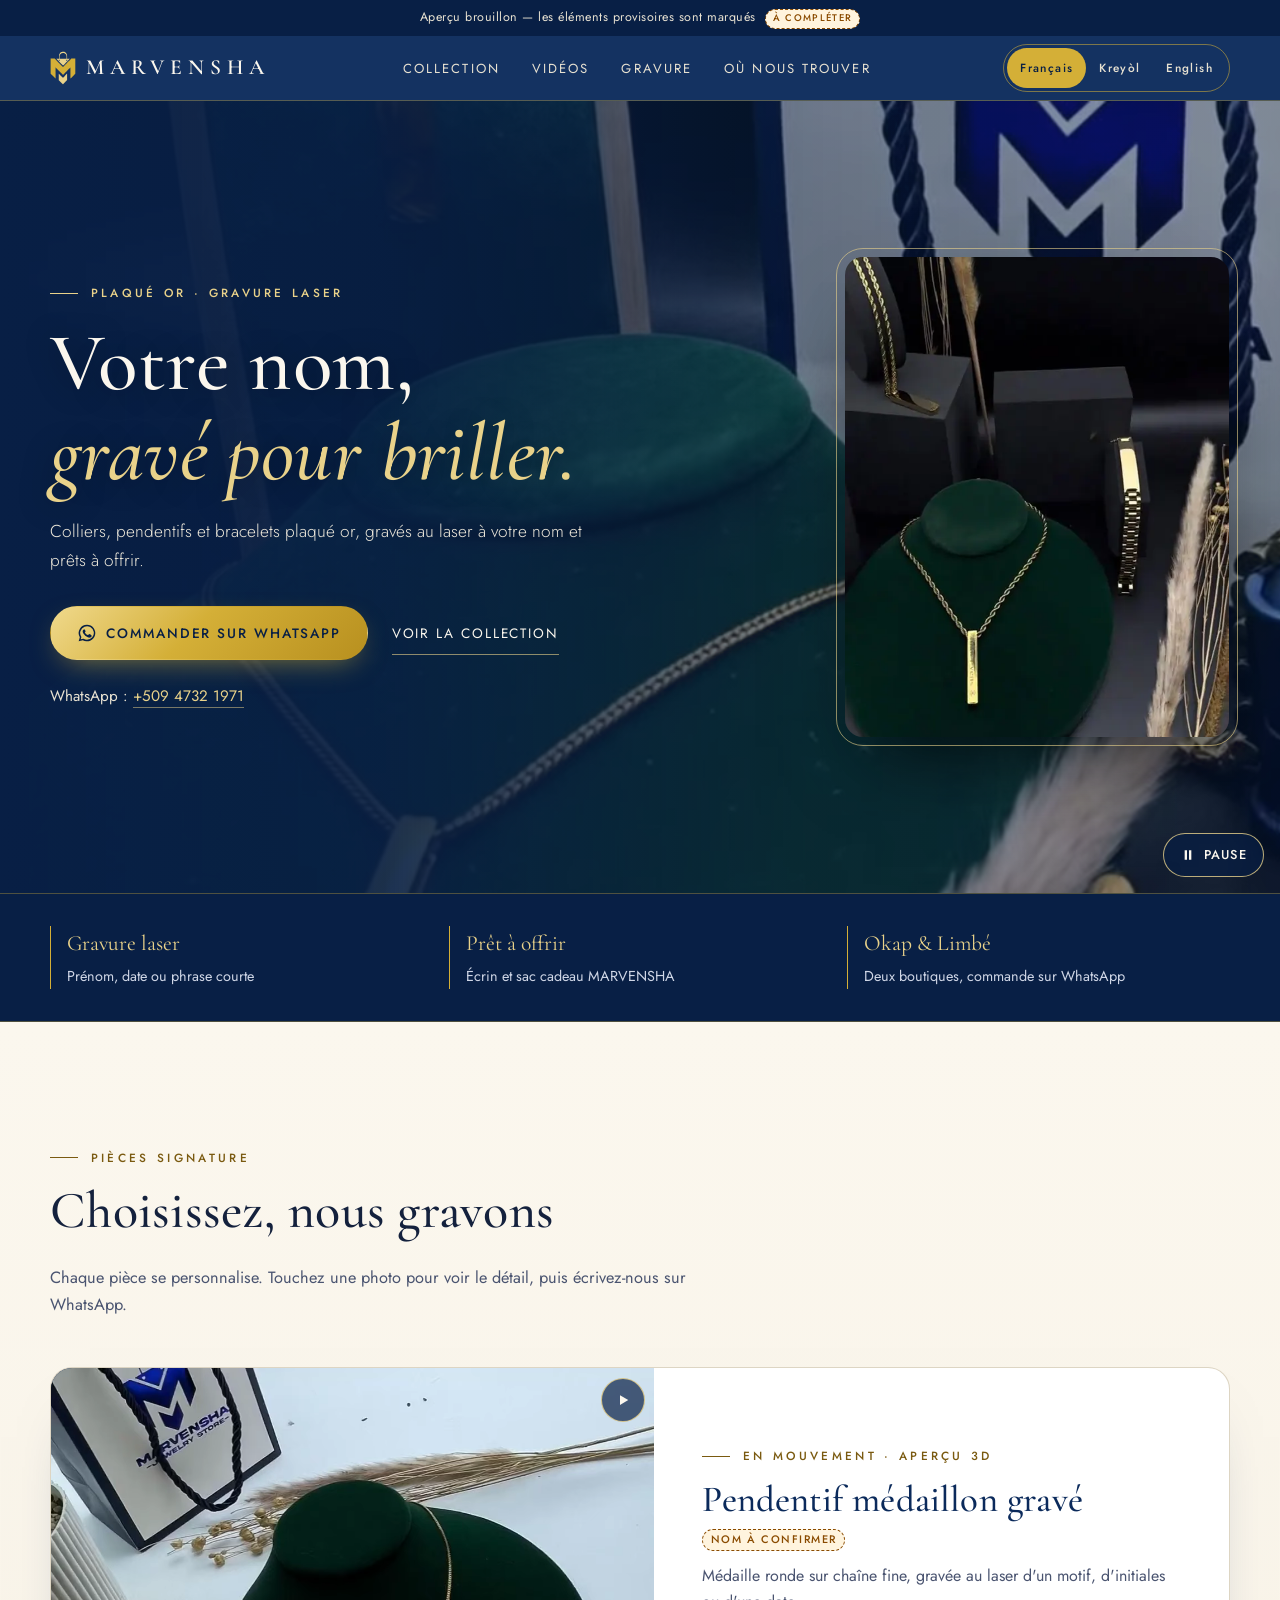
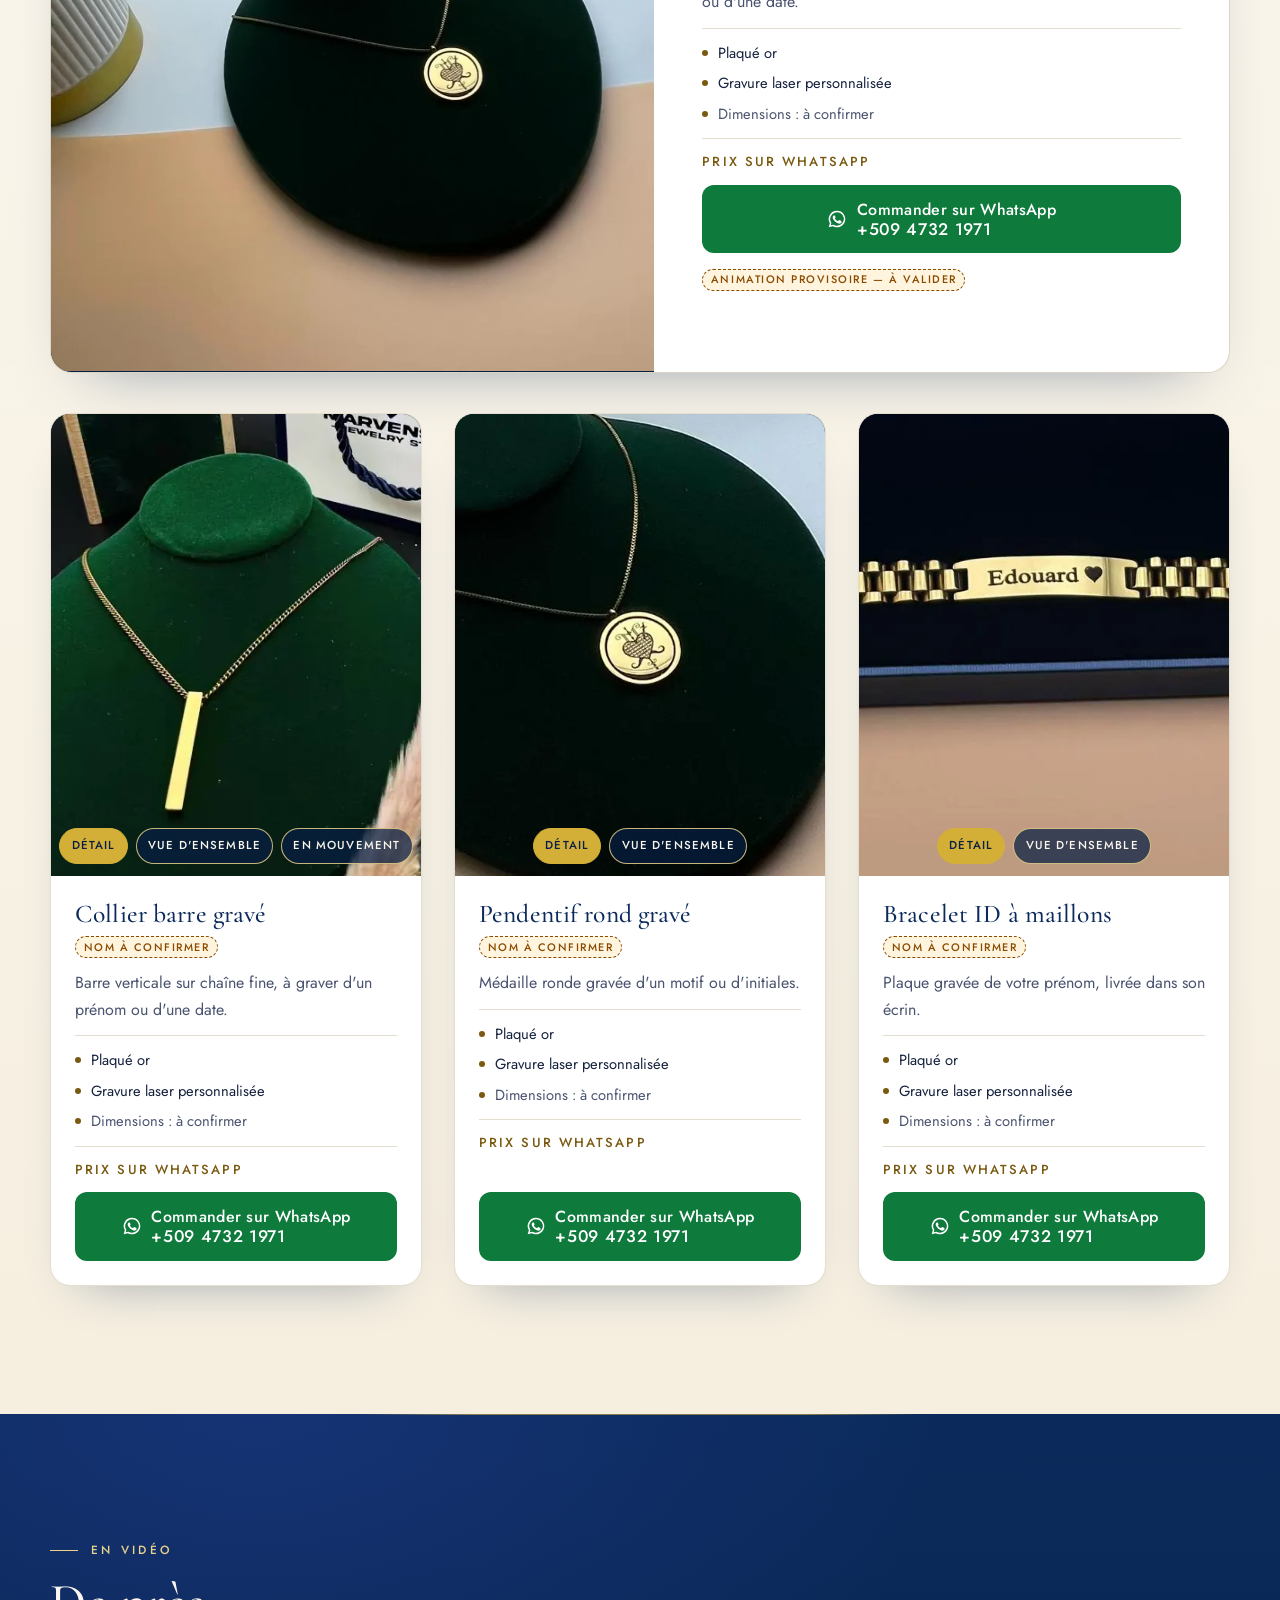
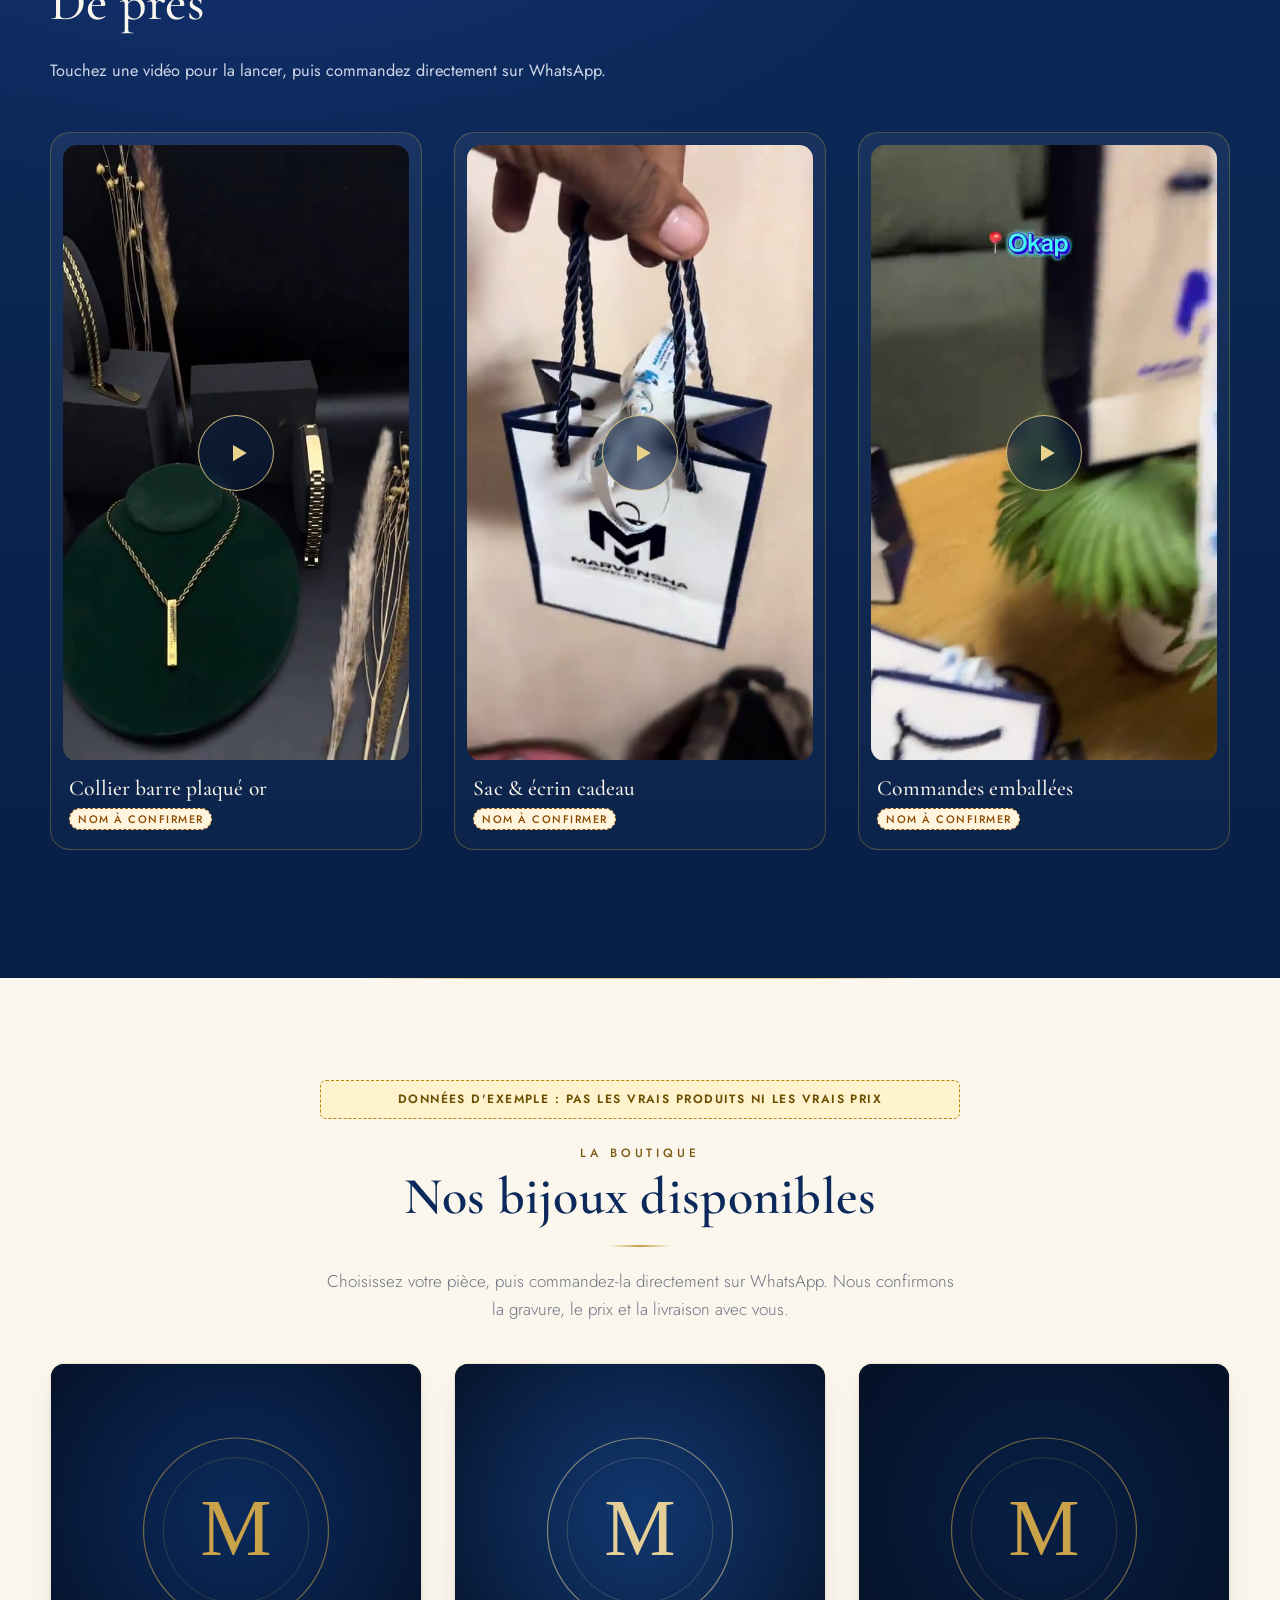
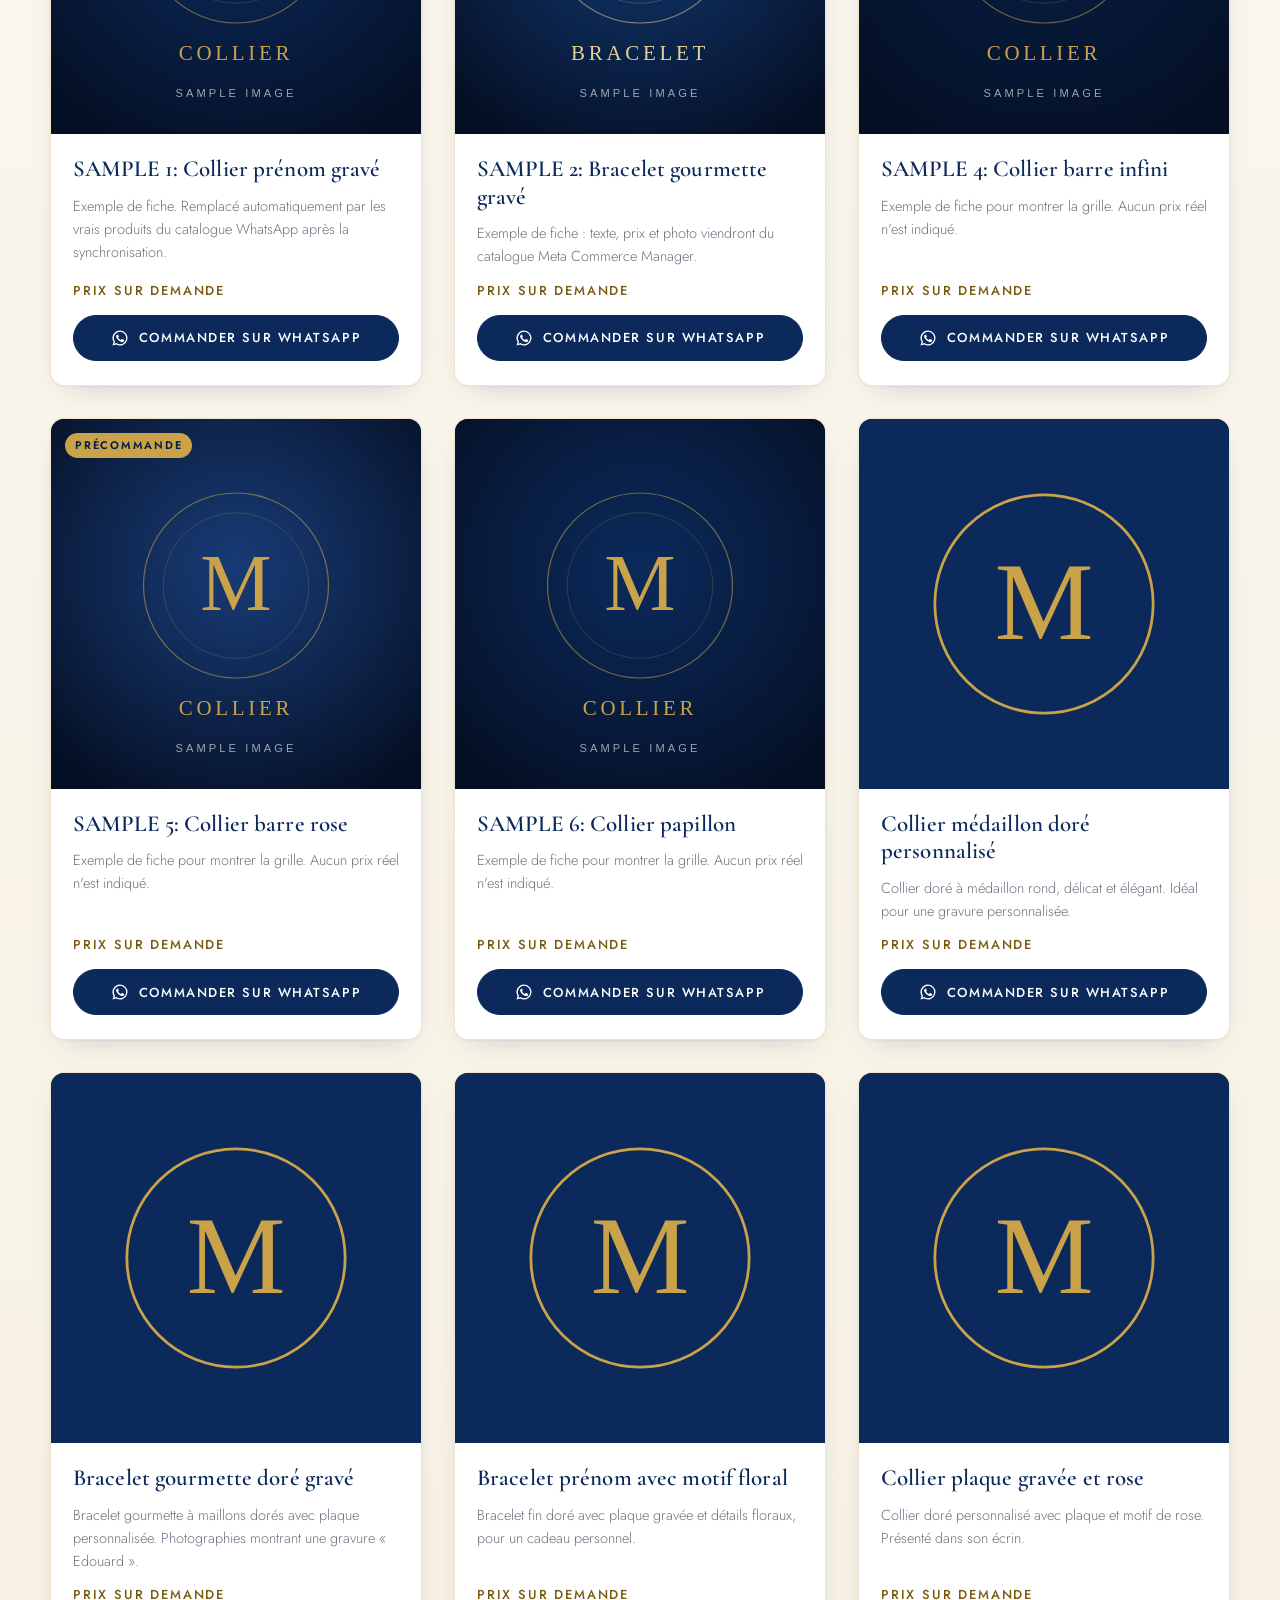
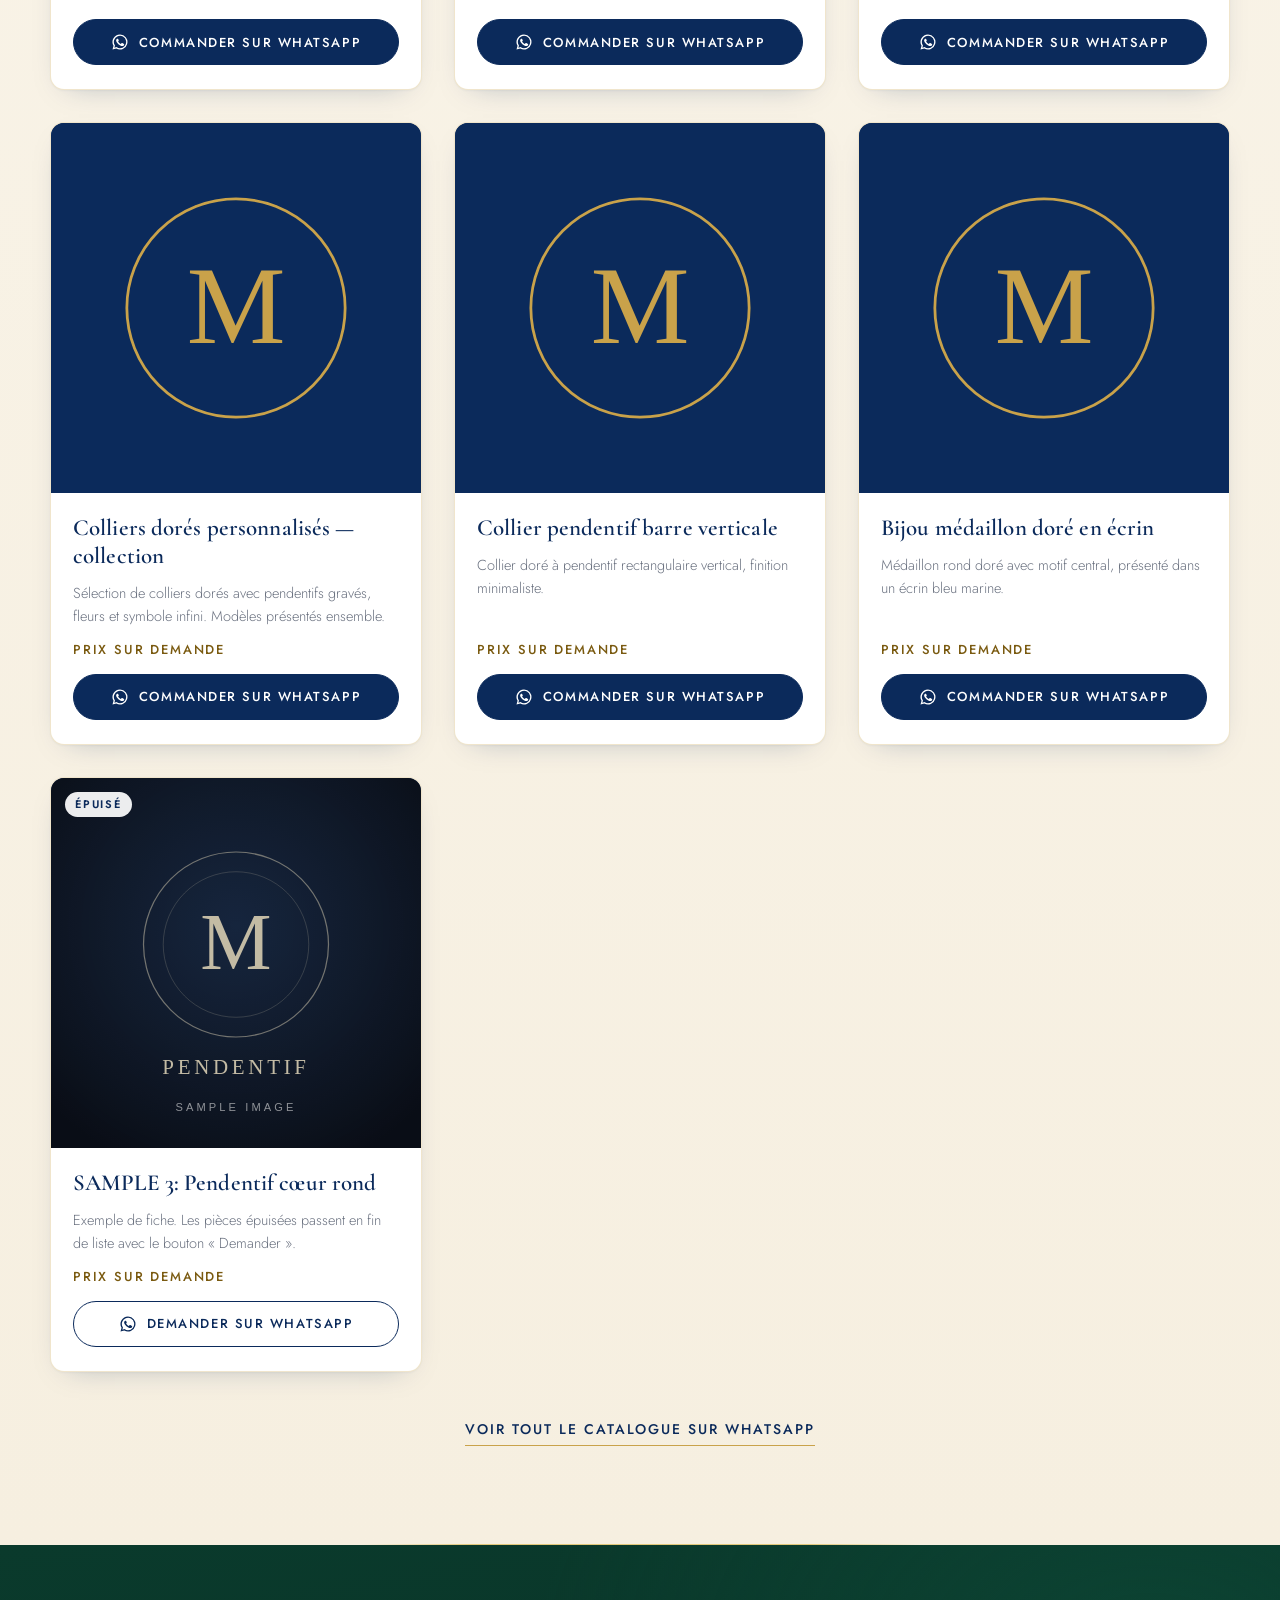
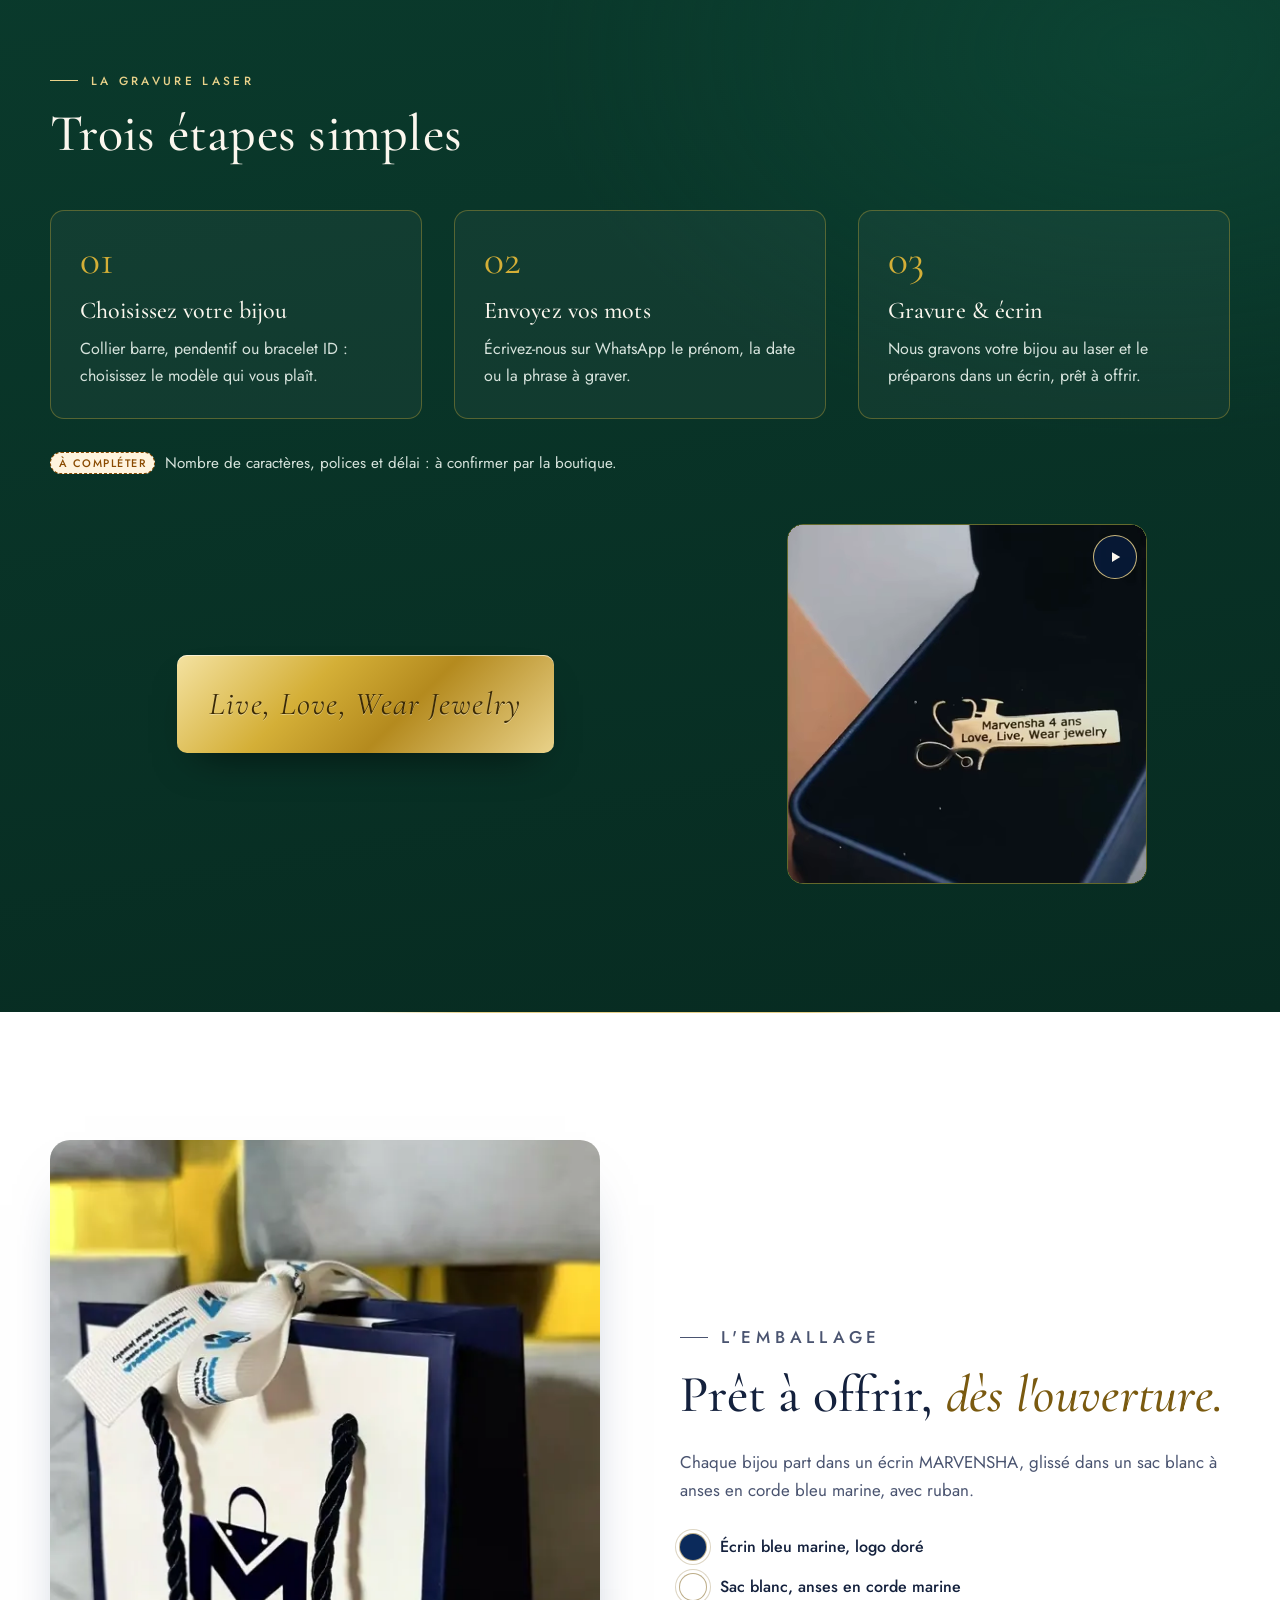
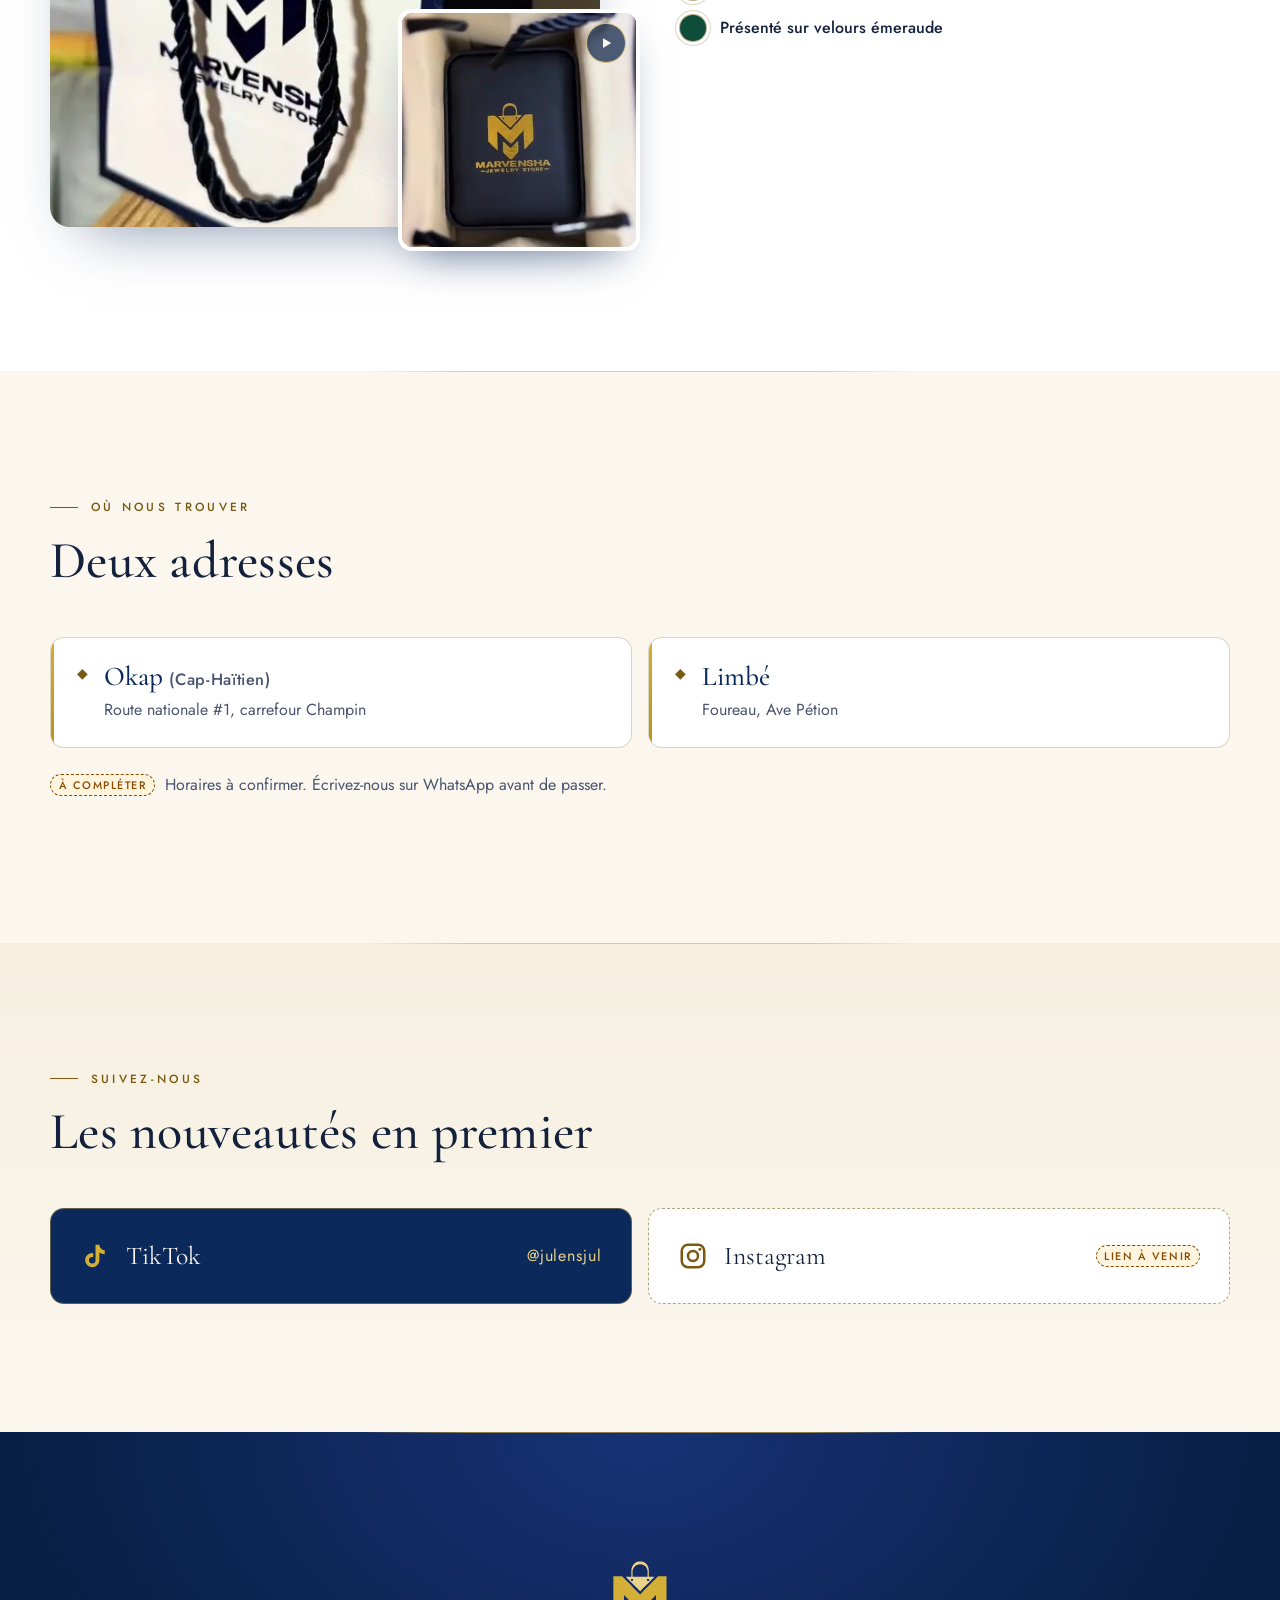
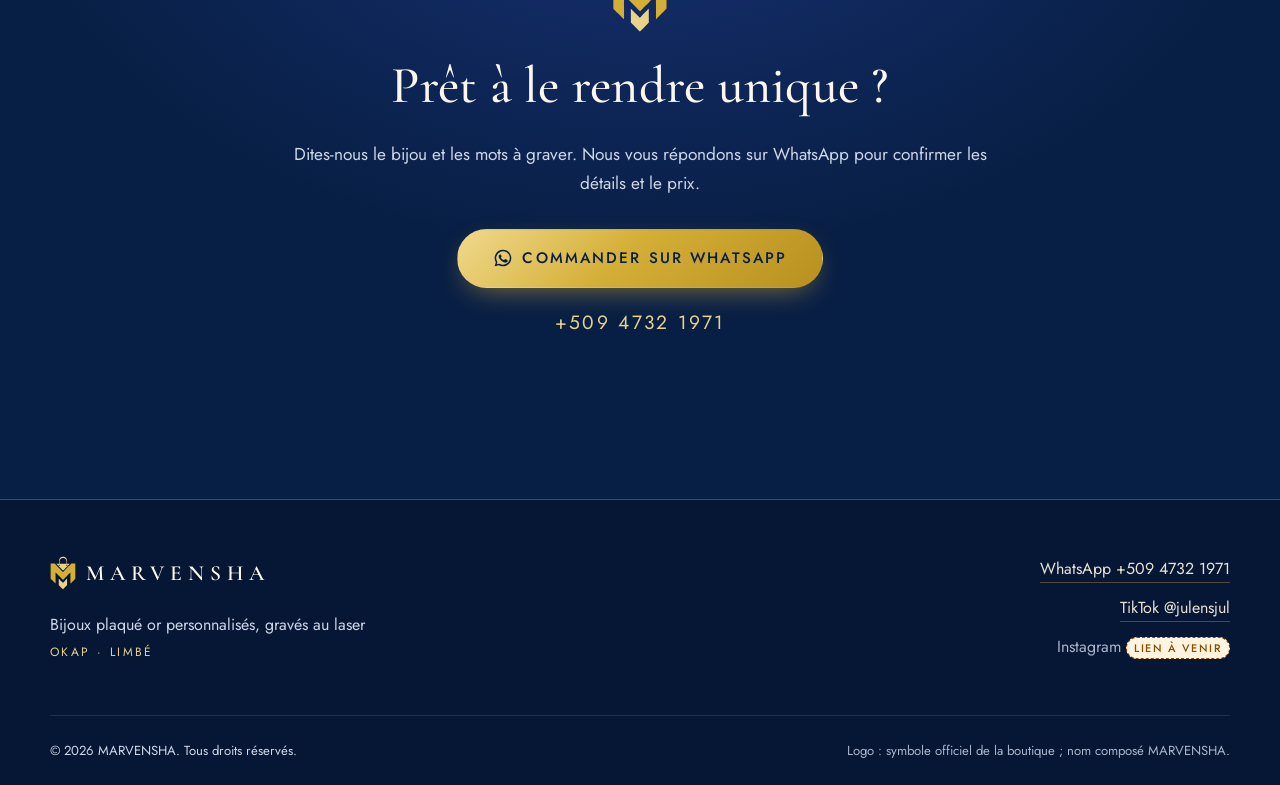
==== commit e1e84aa5: "Serve the product grid from Supabase with a products.json fallback. GET /api/products reads publishe" ====
--- a/index.html
+++ b/index.html
@@ -7,7 +7,7 @@
   Kreyòl strings = best attempt, NEEDS NATIVE-SPEAKER REVIEW.
   Media: everything served lives in site/media/ (stills from /workspace/Marvensha/tiktok/stills/, clips transcoded
   from /workspace/Marvensha/tiktok/videos/ — audio stripped, WebM VP9 + MP4 H.264, posters).
-  Product grid widget: whatsapp-sync/widget/ (CoS module, copied unmodified), data products.json (SAMPLE for now).
+  Product grid widget: whatsapp-sync/widget/. Live rows: /api/products. Fallback: products.json (SAMPLE for now).
 -->
 <html lang="fr">
 <head>
@@ -155,10 +155,11 @@
     </div>
   </section>
 
-  <!-- PRODUCTS — CoS WhatsApp catalog widget (SETUP.md step 7). products.json = copy of whatsapp-sync/products.sample.json
-       (SAMPLE DATA, not real products/prices) until the sync job overwrites it. data-lang is a widget-supported
-       attribute that script.js keeps in sync with the language toggle (Kreyòl falls back to French in the widget). -->
-  <section id="products" data-source="products.json" data-lang="fr"></section>
+  <!-- PRODUCTS — catalog grid. /api/products returns published Supabase rows.
+       products.json is the fallback when that response fails or has no products (SAMPLE until the catalog is real).
+       data-lang is a widget-supported attribute that script.js keeps in sync with the language toggle
+       (Kreyòl falls back to French in the widget). -->
+  <section id="products" data-source="/api/products" data-fallback="products.json" data-lang="fr"></section>
   <script>window.MARVENSHA_PRODUCTS_CONFIG = { whatsappNumber: "50947321971", brandName: "MARVENSHA" };</script>
   <script src="whatsapp-sync/widget/marvensha-products.js" defer></script>
 
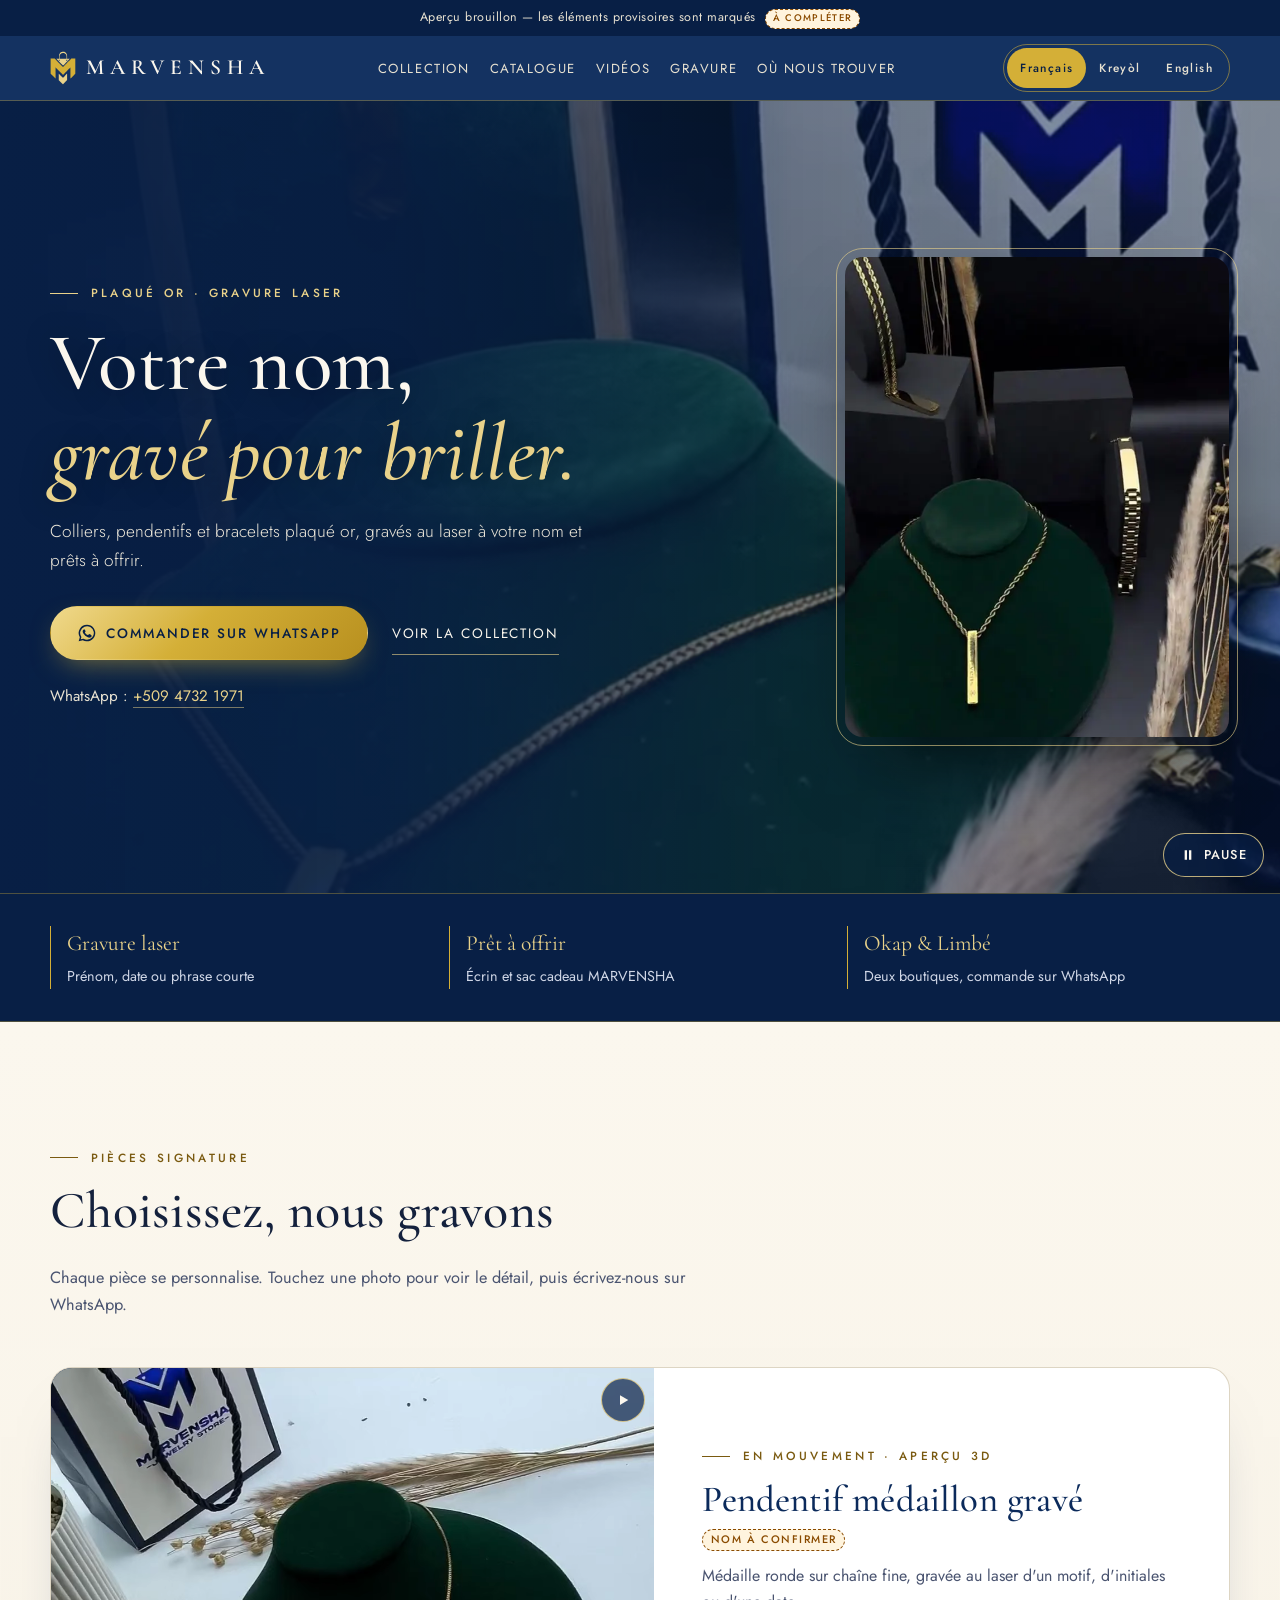
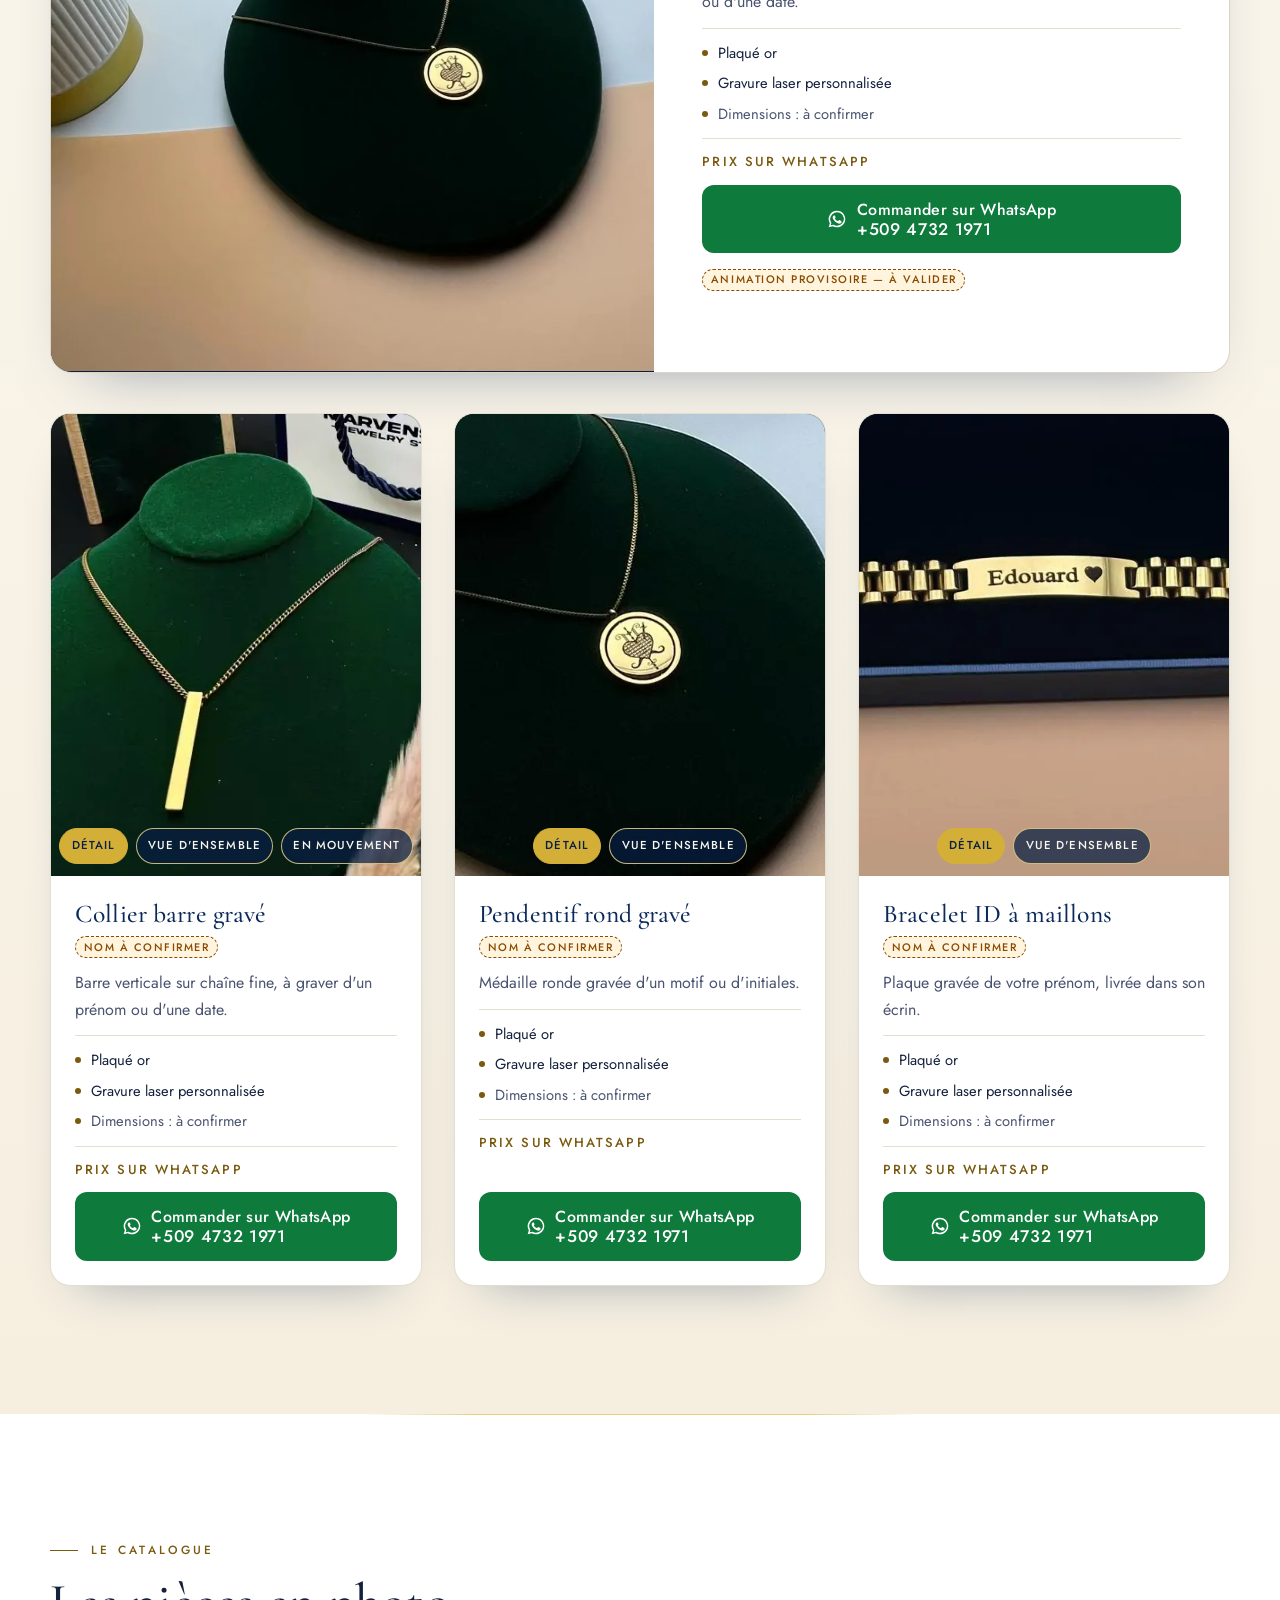
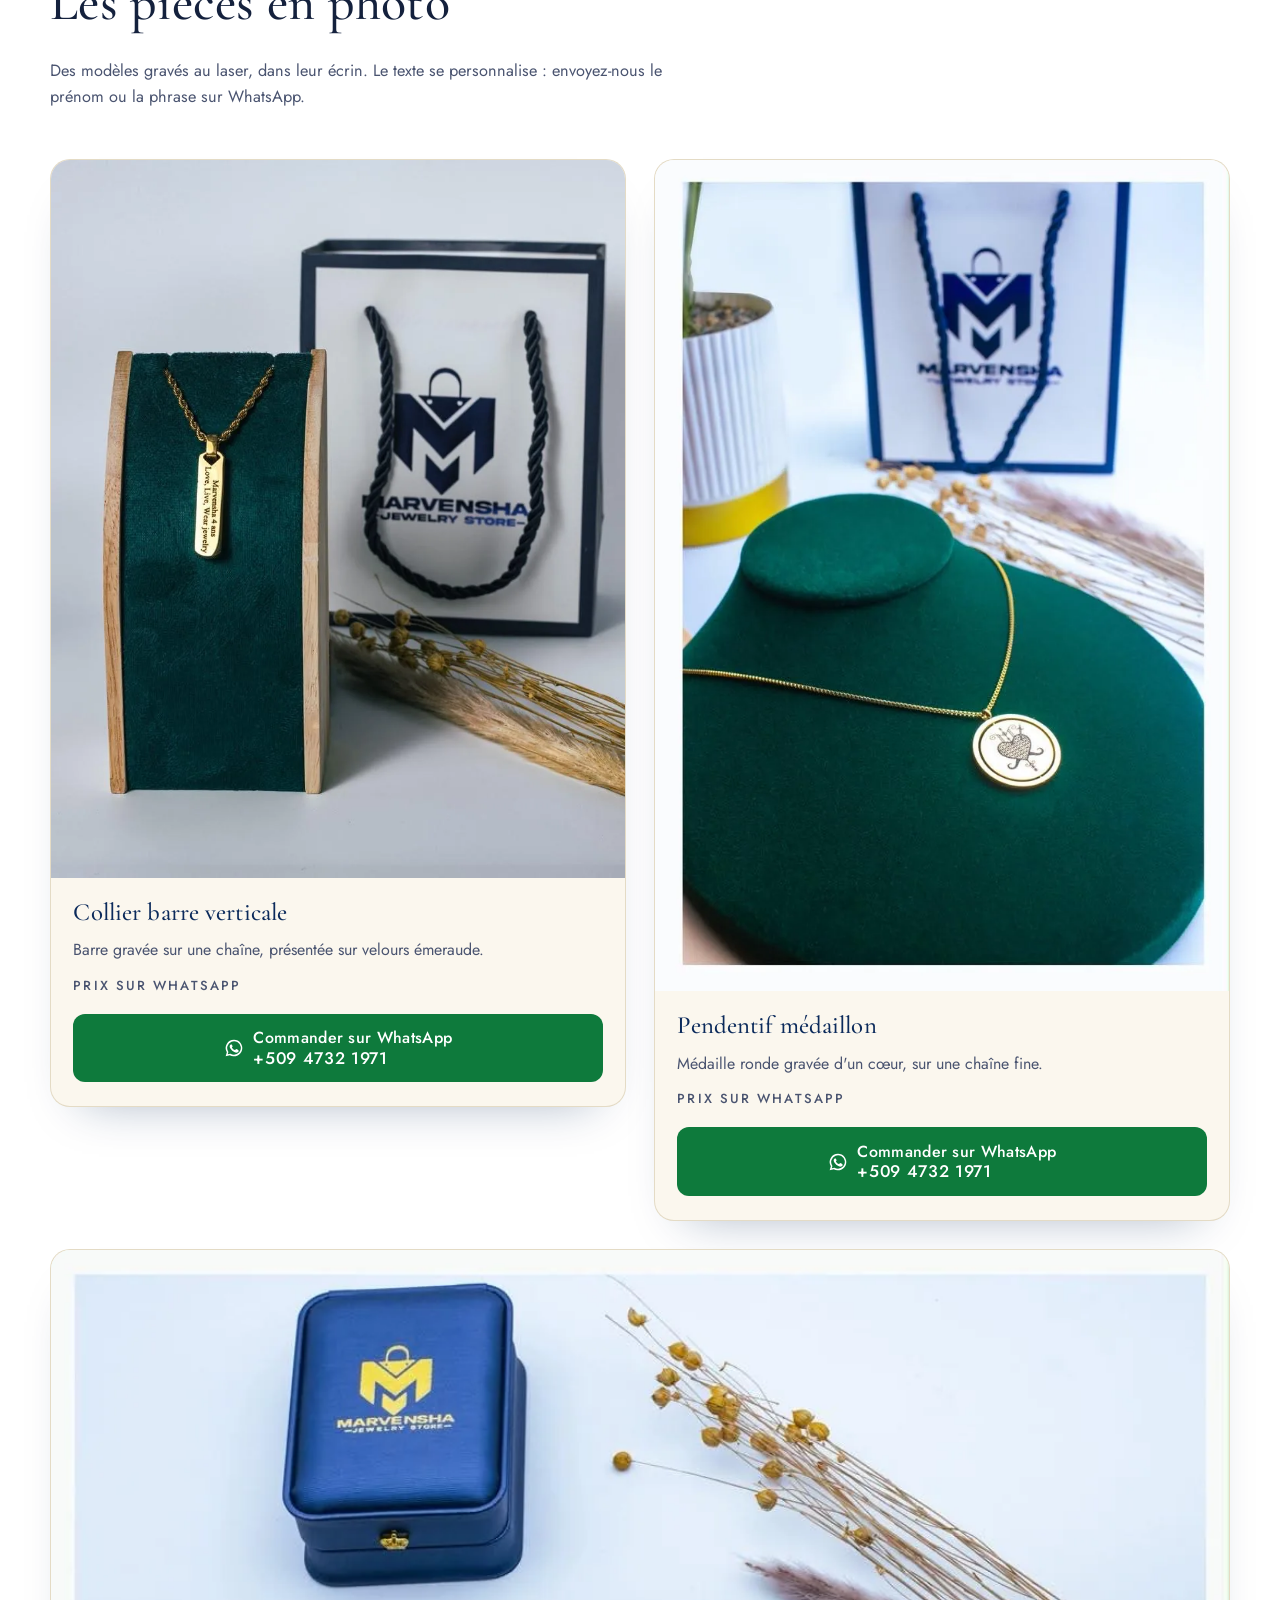
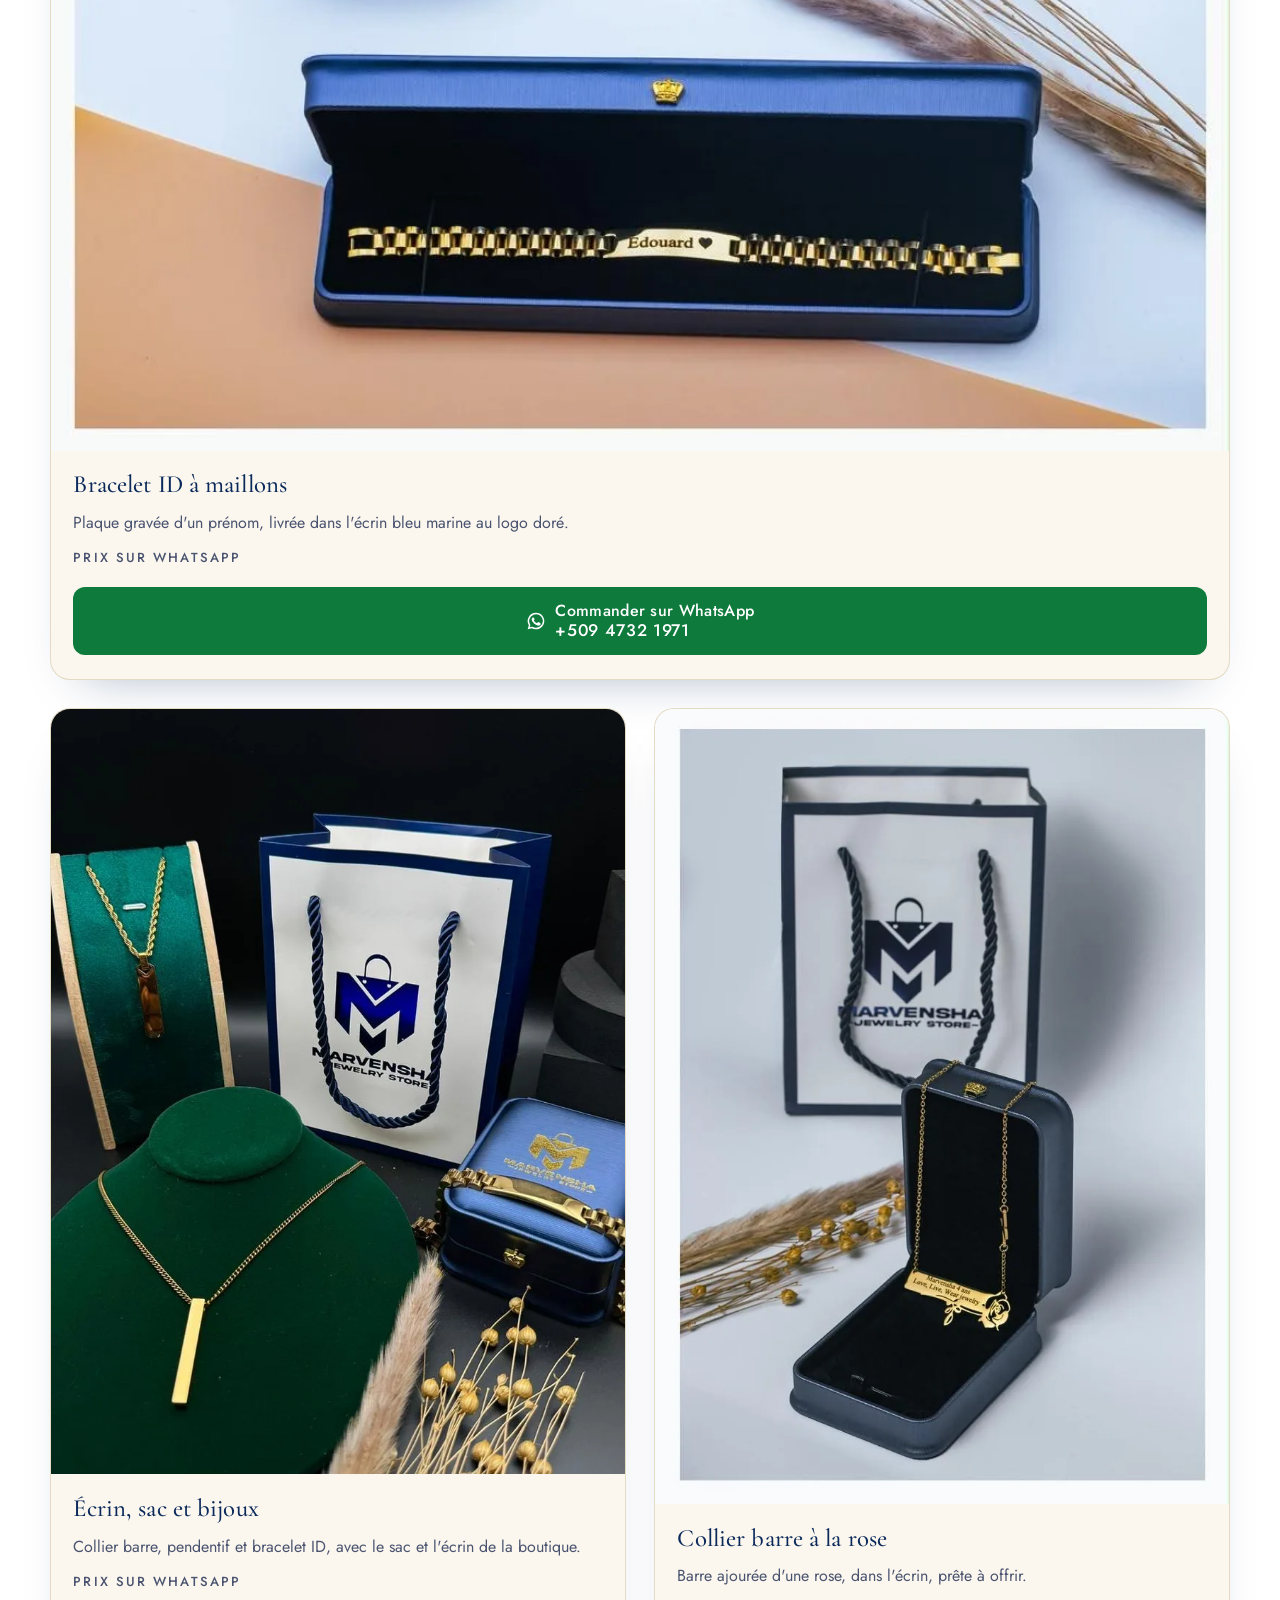
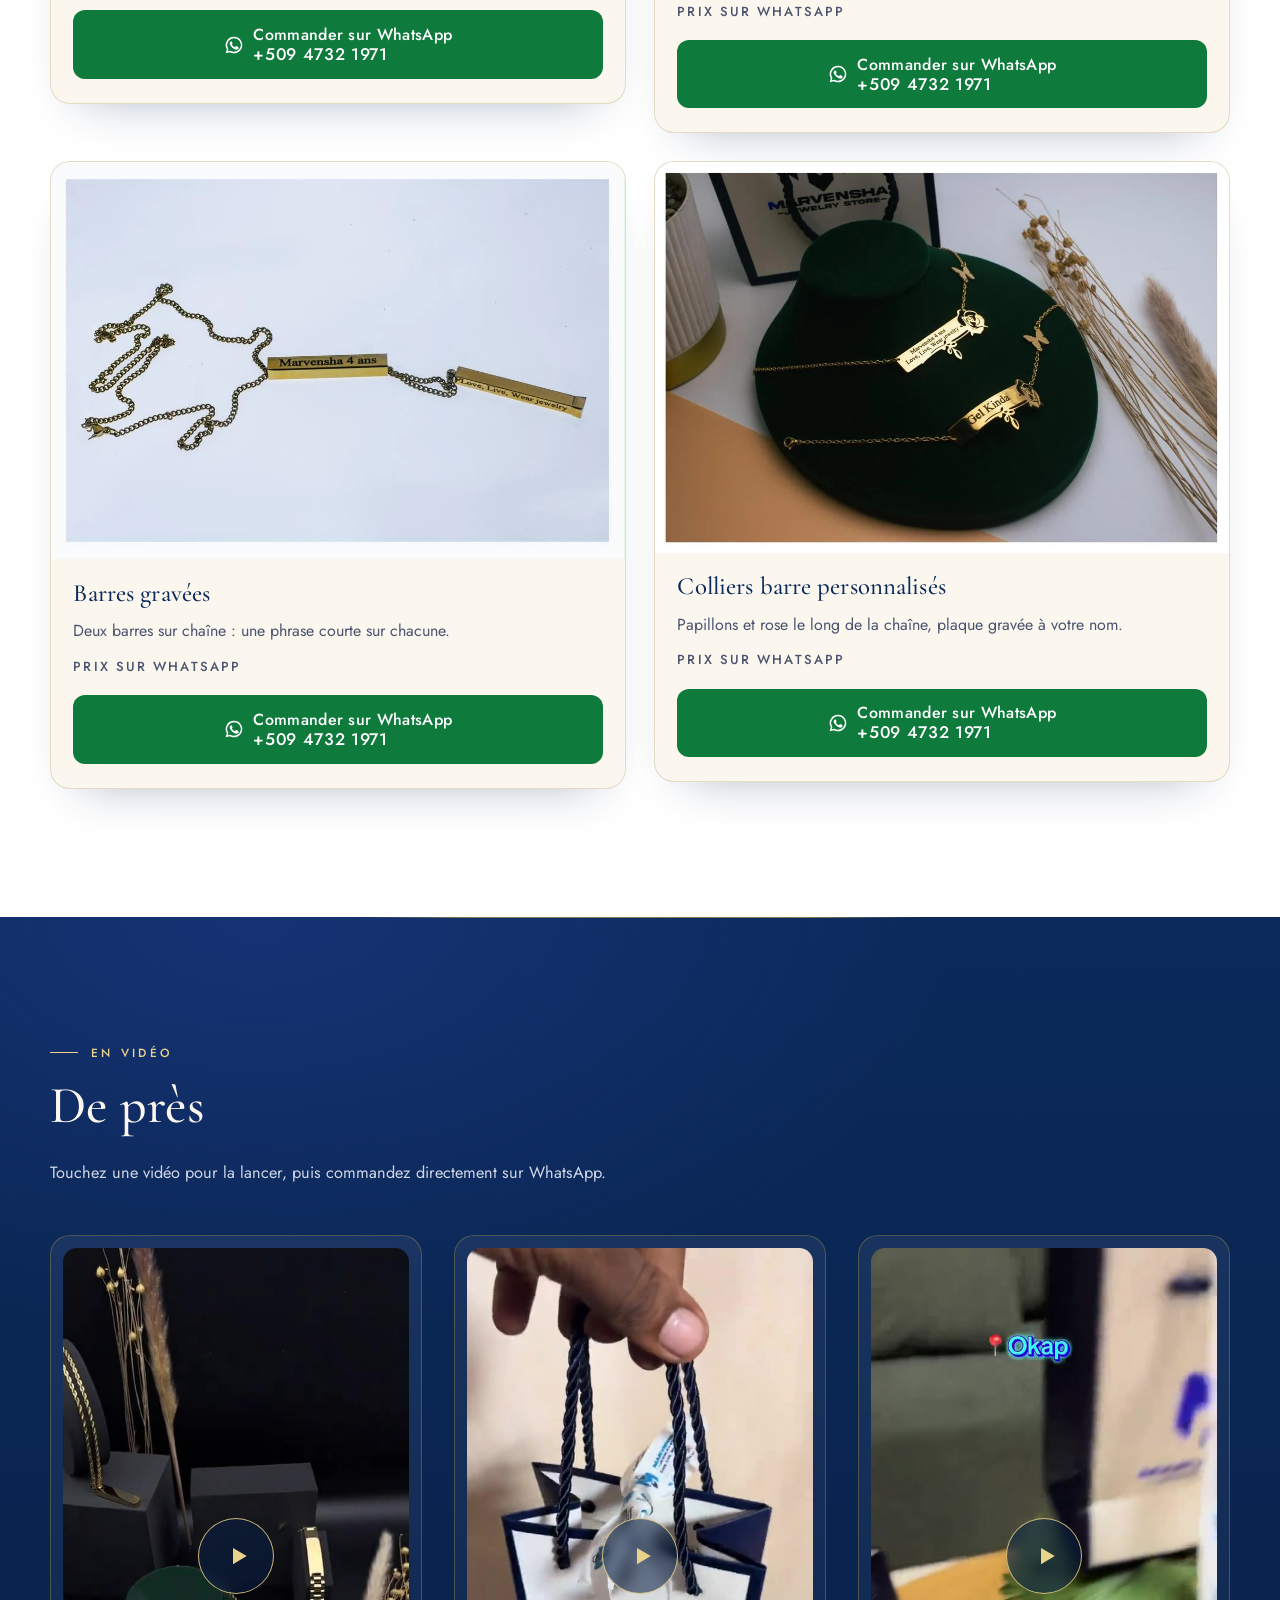
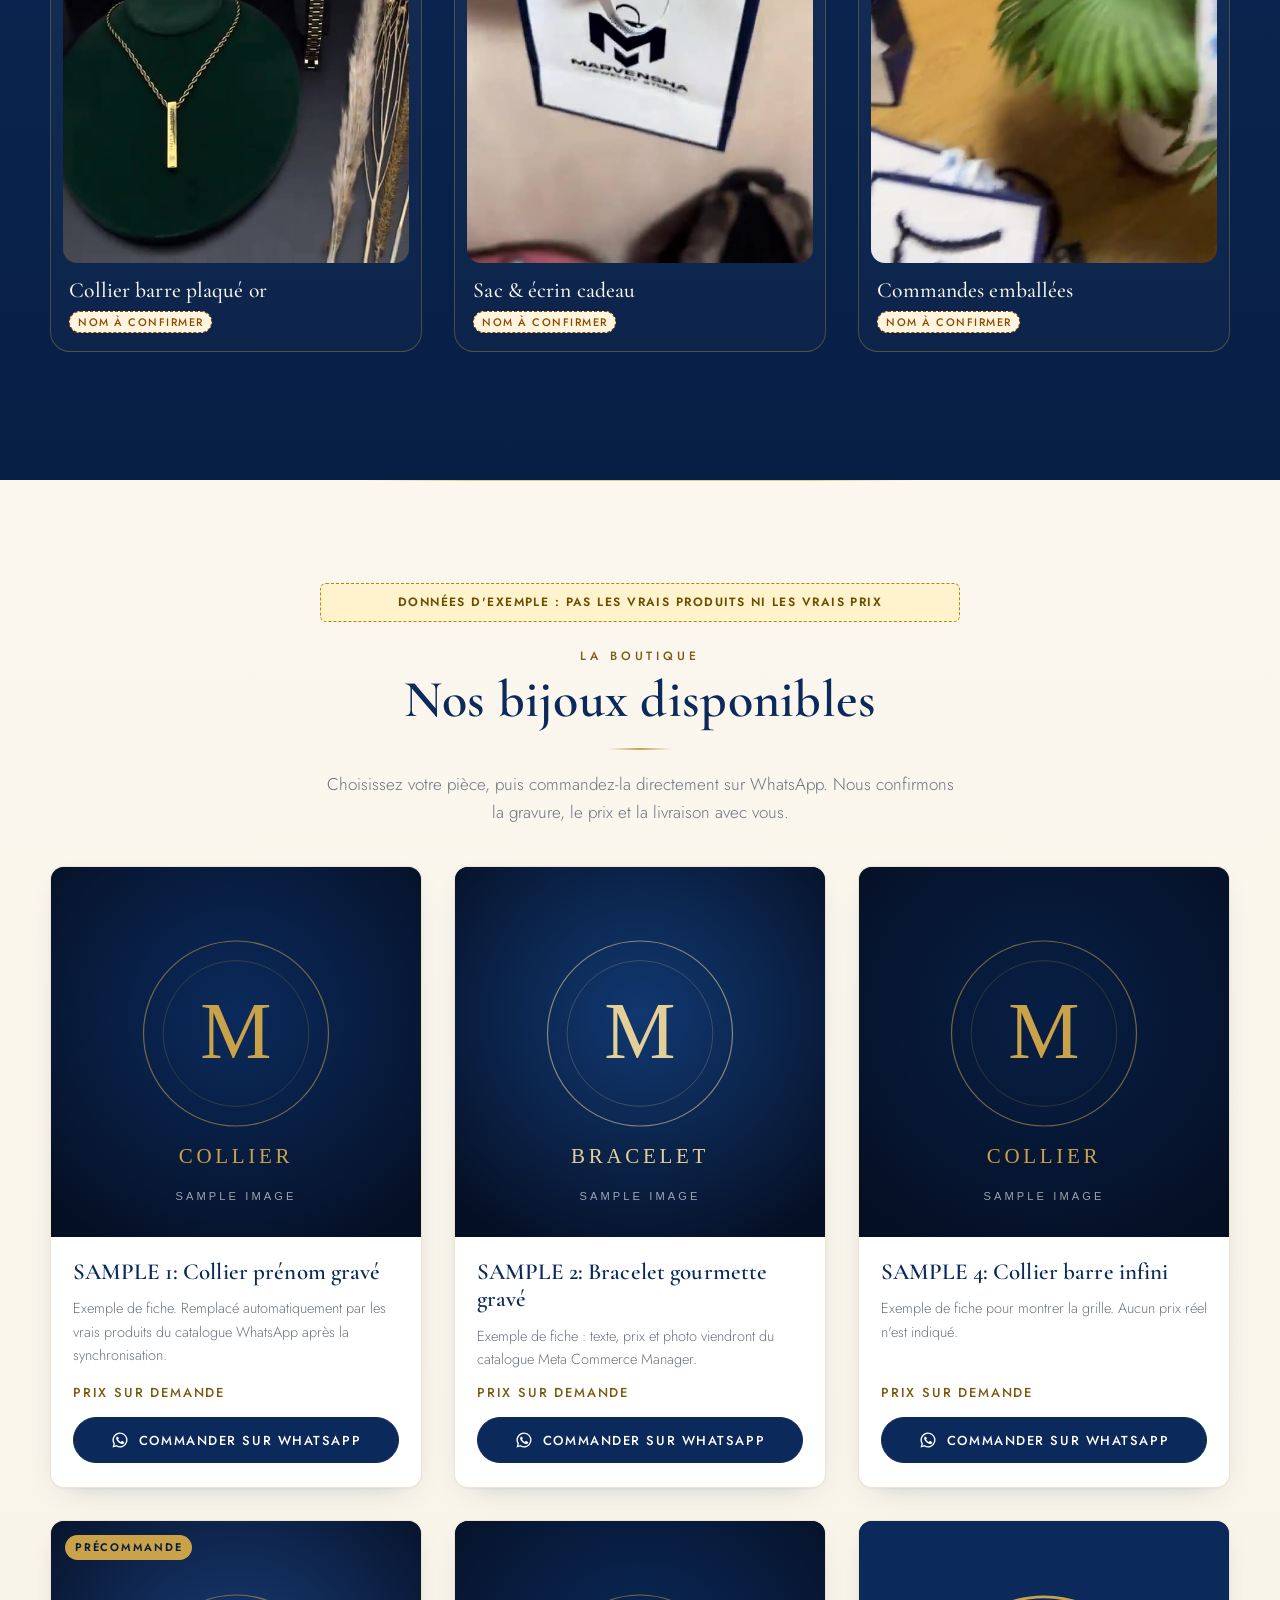
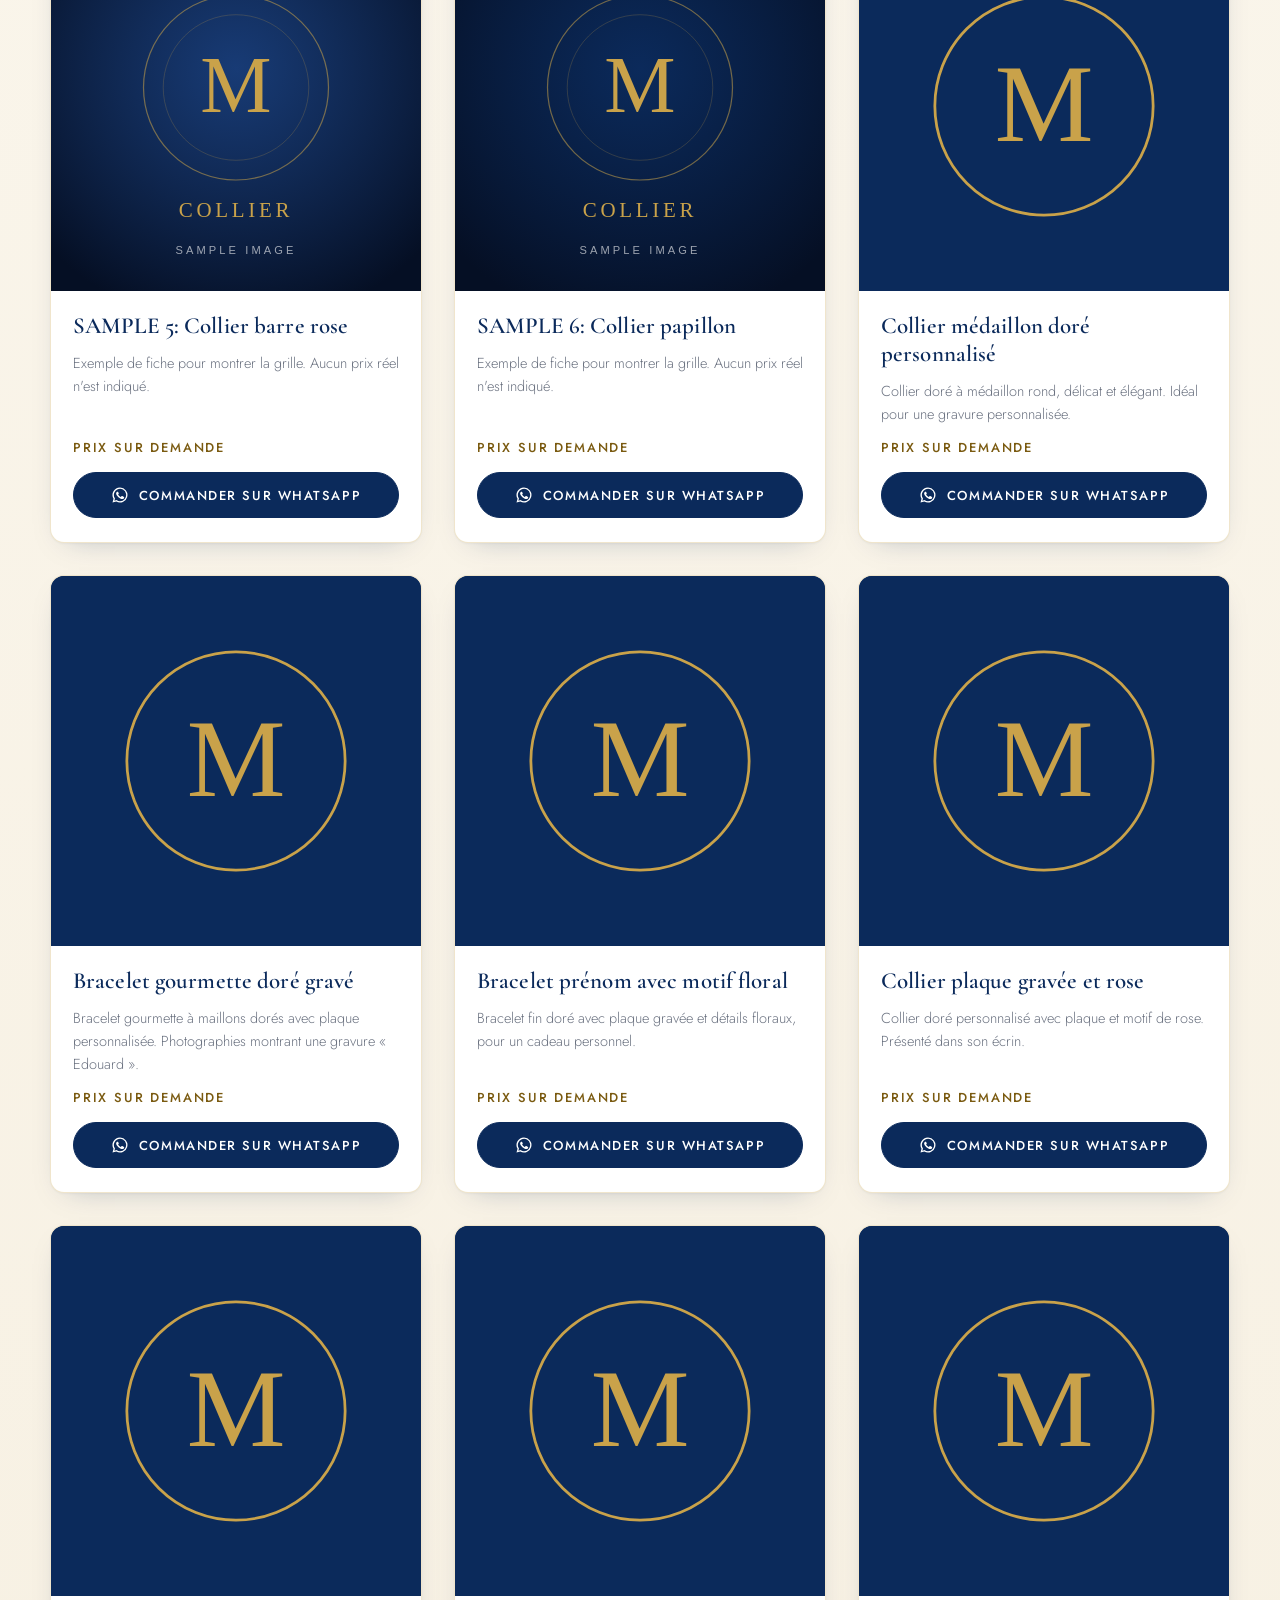
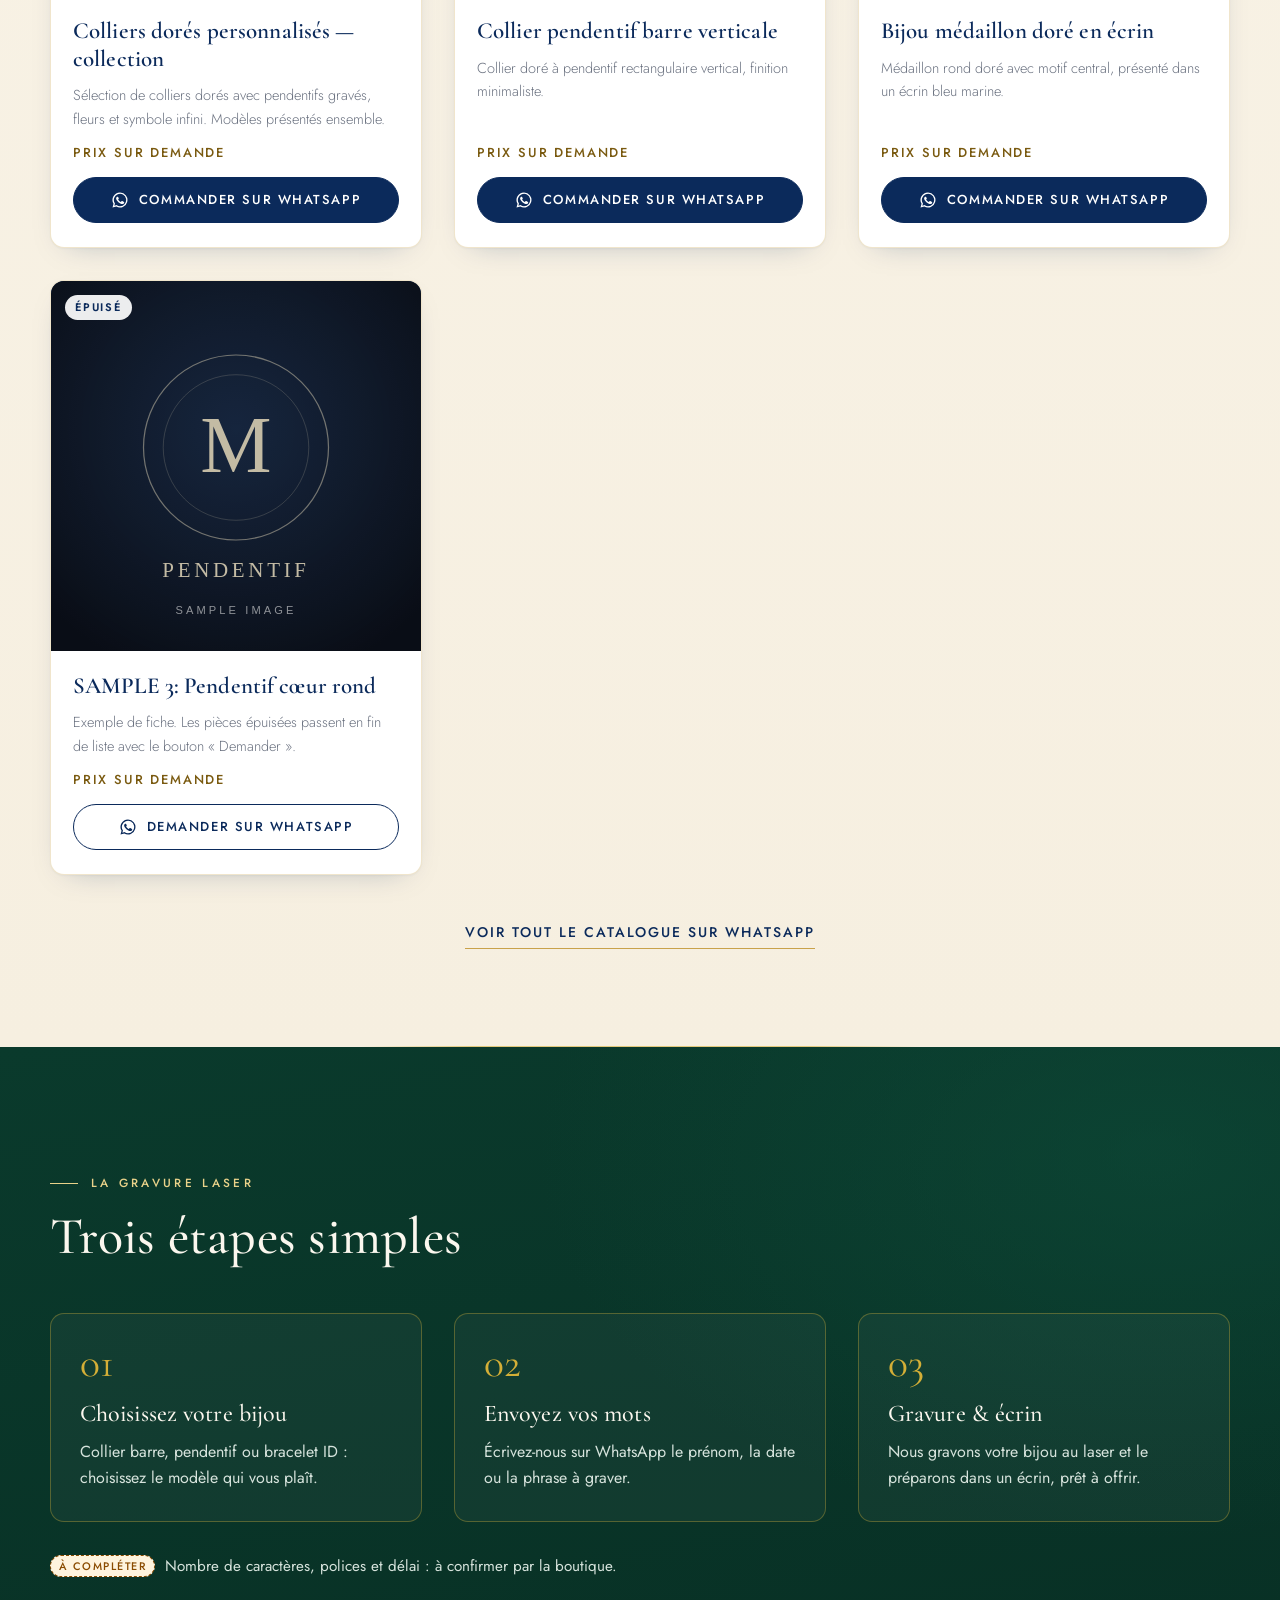
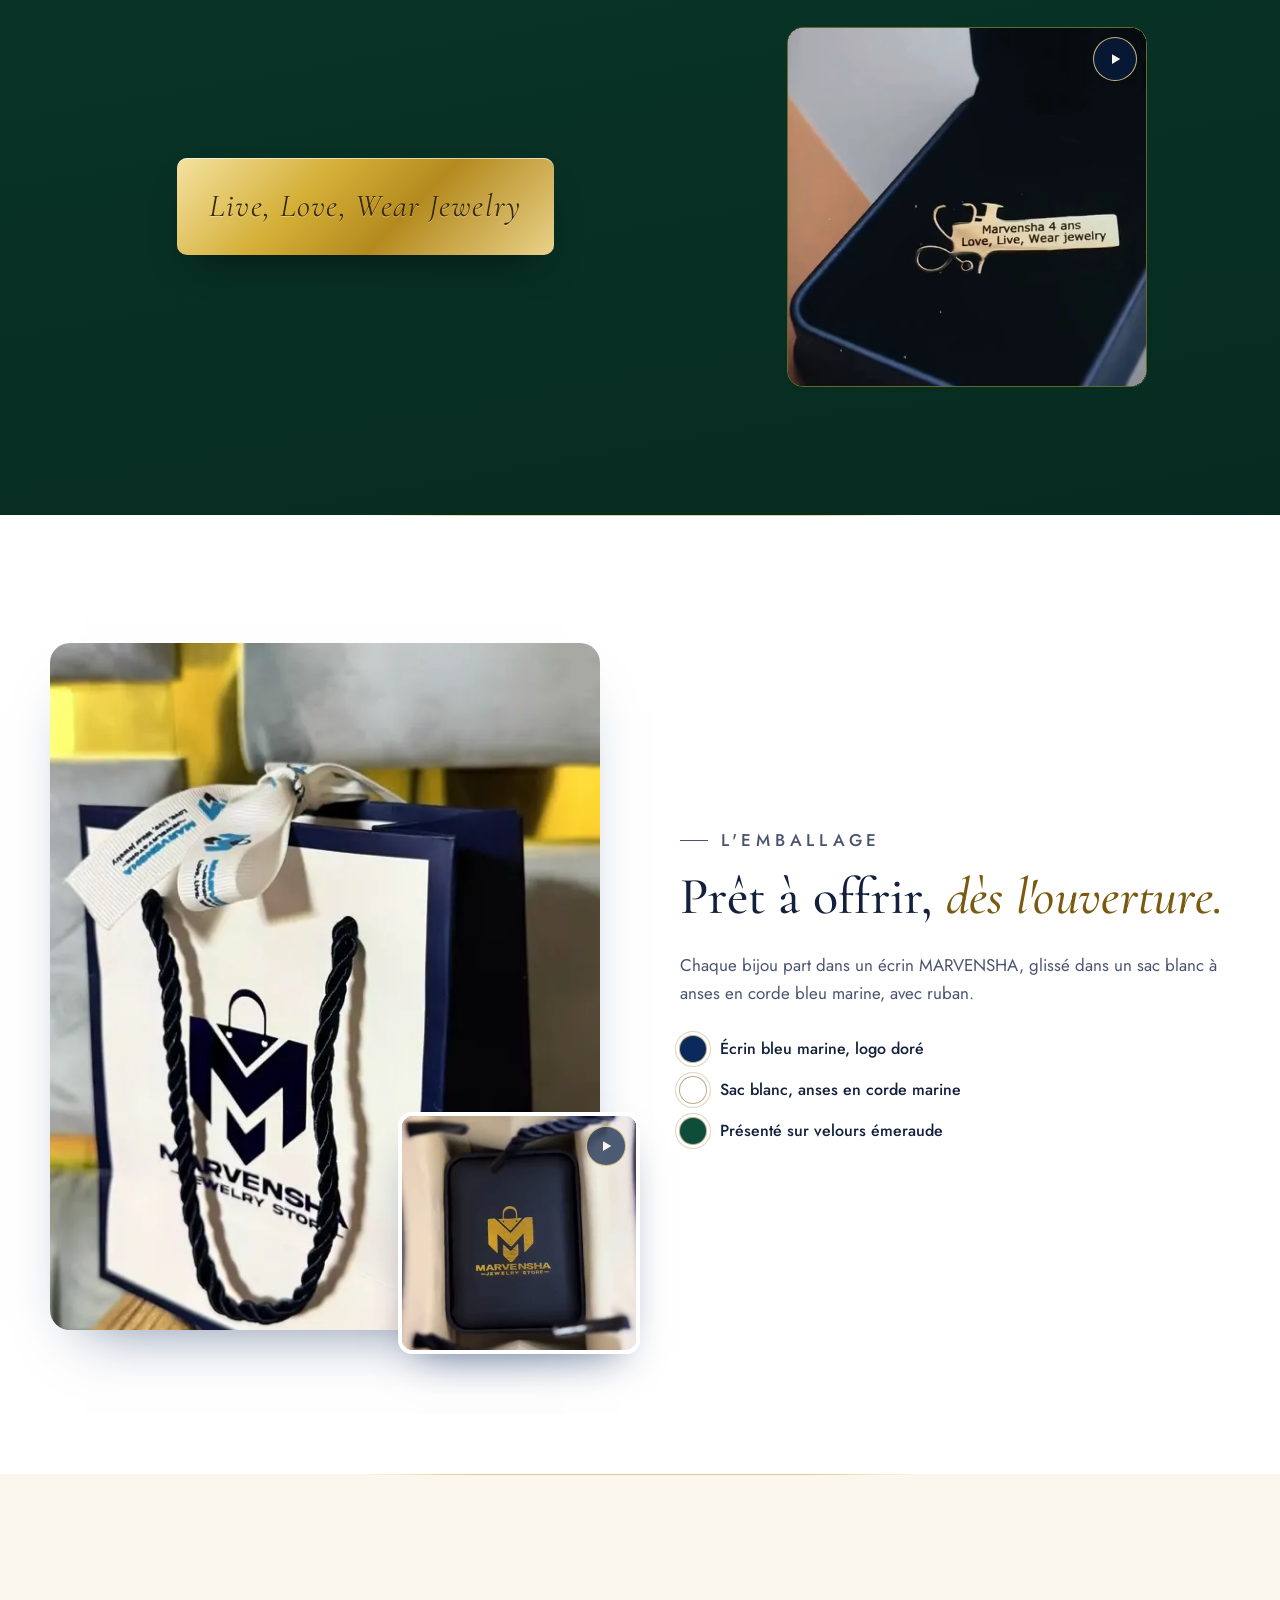
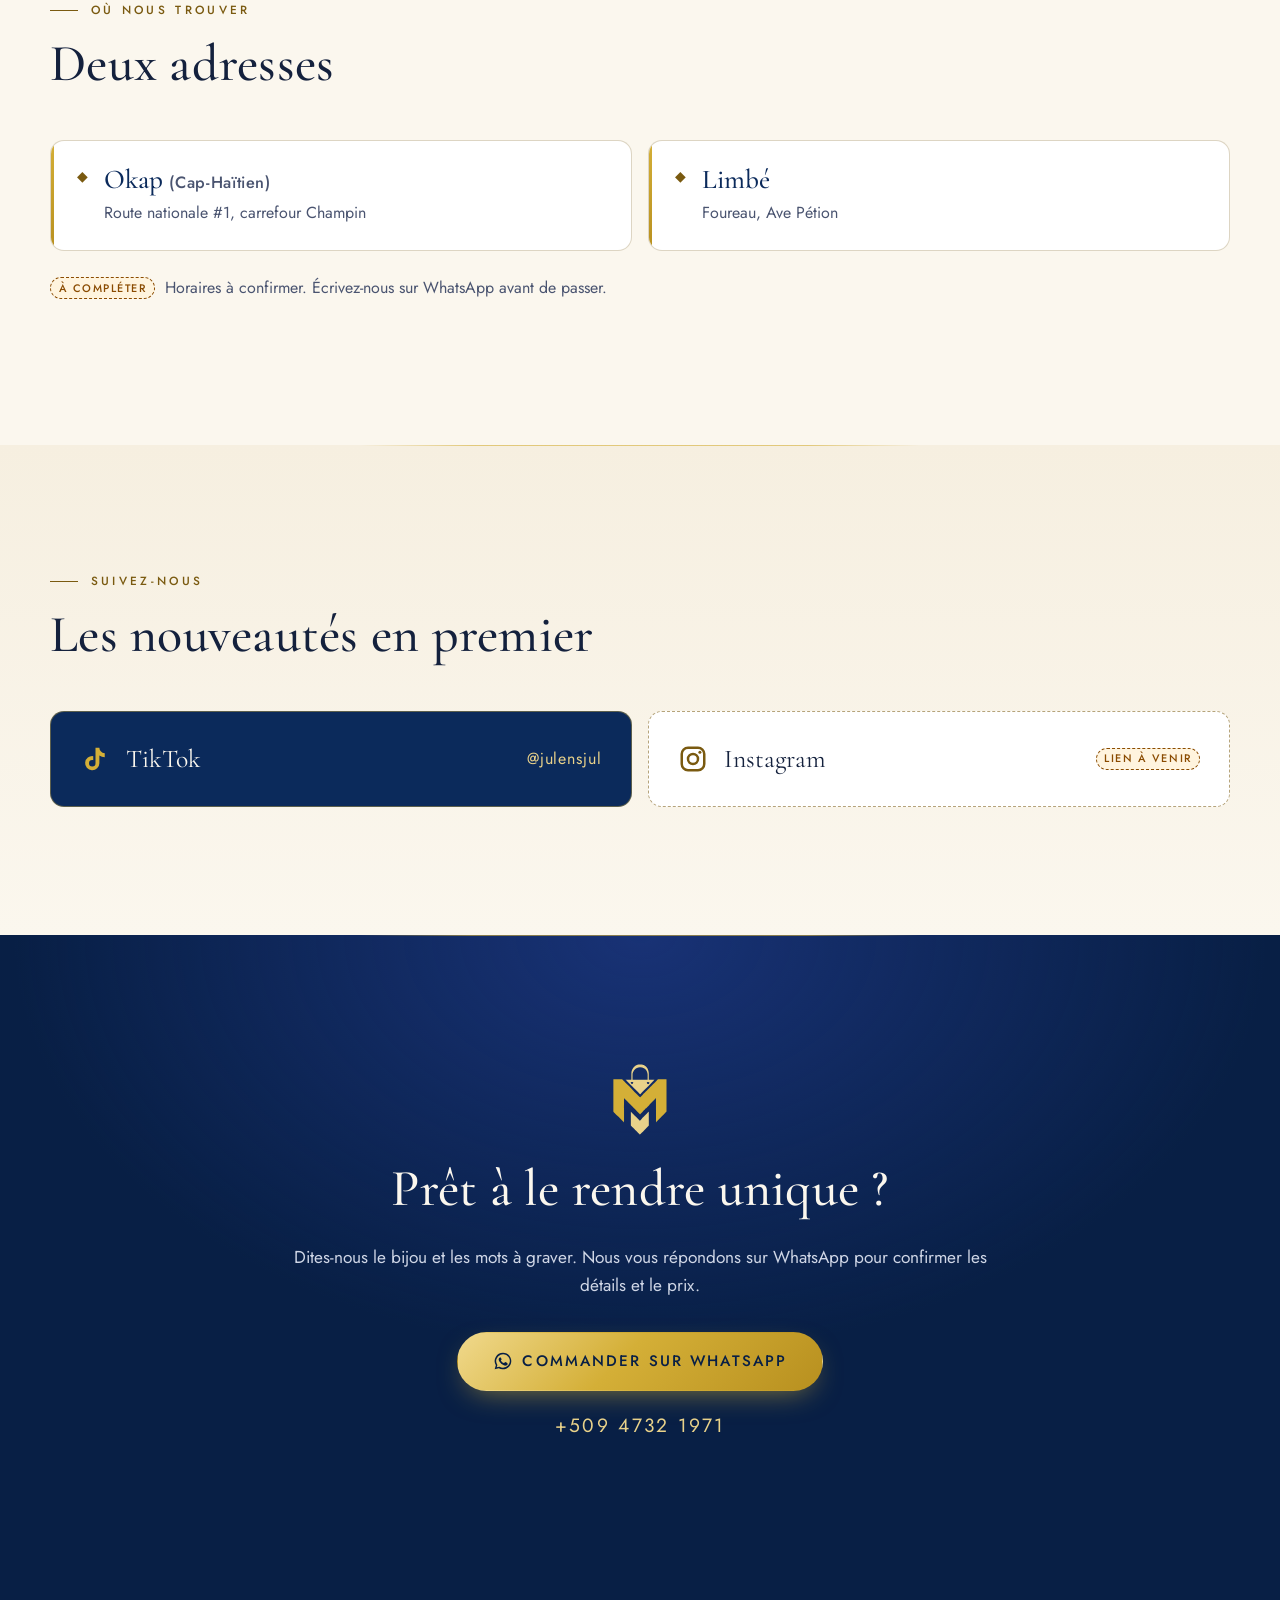
==== commit ac4d7059: "Add a photo catalog section for the studio pieces. The new Catalogue section shows the seven distinc" ====
--- a/index.html
+++ b/index.html
@@ -69,6 +69,7 @@
     <nav class="main-nav" aria-label="Menu">
       <ul class="nav-list">
         <li><a href="#collection" data-i18n="nav_collection">Collection</a></li>
+        <li><a href="#catalog" data-i18n="nav_catalog">Catalogue</a></li>
         <li><a href="#videos" data-i18n="nav_videos">Vidéos</a></li>
         <li><a href="#engraving" data-i18n="nav_engraving">Gravure</a></li>
         <li><a href="#locations" data-i18n="nav_locations">Où nous trouver</a></li>
@@ -139,6 +140,18 @@
            (1:1 on tablet/desktop, 9:16 on phones). Remove nothing here to switch it off: just set the flag to false. -->
       <div class="feature" id="medallion-feature" hidden></div>
       <ul class="showcase-grid" id="showcase-grid"></ul>
+    </div>
+  </section>
+
+  <!-- CATALOG — studio photos, rendered by script.js from CATALOG. Engravings in the photos are examples. -->
+  <section class="section catalog" id="catalog" aria-labelledby="catalog-title">
+    <div class="container">
+      <div class="section-head">
+        <p class="eyebrow eyebrow-dark" data-i18n="cat_eyebrow">Le catalogue</p>
+        <h2 id="catalog-title" data-i18n="cat_title">Les pièces en photo</h2>
+        <p class="section-sub" data-i18n="cat_sub">Des modèles gravés au laser, dans leur écrin. Le texte se personnalise : envoyez-nous le prénom ou la phrase sur WhatsApp.</p>
+      </div>
+      <ul class="catalog-grid" id="catalog-grid"></ul>
     </div>
   </section>
 
--- a/styles.css
+++ b/styles.css
@@ -25,7 +25,7 @@
 a{color:inherit}
 .container{width:min(1180px,100% - 2.5rem);margin-inline:auto}
 :focus-visible{outline:3px solid var(--gold);outline-offset:3px;border-radius:6px}
-.section :focus-visible,.collection :focus-visible,.intro :focus-visible{outline-color:var(--navy-700)}
+.section :focus-visible,.collection :focus-visible,.catalog :focus-visible,.intro :focus-visible{outline-color:var(--navy-700)}
 .engraving :focus-visible,.videos :focus-visible,.cta :focus-visible,.site-footer :focus-visible,.hero :focus-visible,.site-header :focus-visible{outline-color:var(--gold)}
 
 .skip-link{position:absolute;left:1rem;top:-60px;z-index:100;background:var(--gold);color:var(--navy-900);padding:.6rem 1rem;border-radius:8px;font-weight:500;text-decoration:none}
@@ -302,6 +302,20 @@
 .spec-tbd{color:var(--ink-soft)}
 .sc-price{margin:0;font-size:.82rem;letter-spacing:.16em;text-transform:uppercase;color:var(--gold-ink);font-weight:500}
 .sc-body .btn-wa{margin-top:auto}
+/* Catalog — photos keep their own frame so an engraving is not cropped away. */
+.catalog{background:#fff}
+.catalog-grid{list-style:none;margin:0;padding:0;display:grid;gap:1.5rem;align-items:start}
+@media (min-width:760px){.catalog-grid{grid-template-columns:1fr 1fr;gap:1.75rem}}
+.cat-card{display:flex;flex-direction:column;background:var(--cream);border-radius:20px;overflow:hidden;border:1px solid rgba(122,90,16,.18);box-shadow:0 24px 48px -32px rgba(11,42,91,.4)}
+@media (min-width:760px){.cat-card.is-wide{grid-column:1 / -1}}
+.cat-media{margin:0;background:#EFE8DA}
+.cat-media picture{display:block}
+.cat-media img{width:100%;height:auto;display:block}
+.cat-body{display:flex;flex-direction:column;gap:.7rem;padding:1.3rem 1.4rem 1.5rem}
+.cat-body h3{margin:0;font-size:1.55rem;color:var(--navy-800)}
+.cat-body p{margin:0;color:var(--ink-soft)}
+.cat-body .btn-wa{margin-top:.4rem}
+@media (min-width:980px){.nav-list{gap:1.25rem}.nav-list a{letter-spacing:.12em}}
 /* Video play/pause icon swap */
 .video-play .i-pause{display:none}
 .video-card.is-playing .video-play .i-play{display:none}
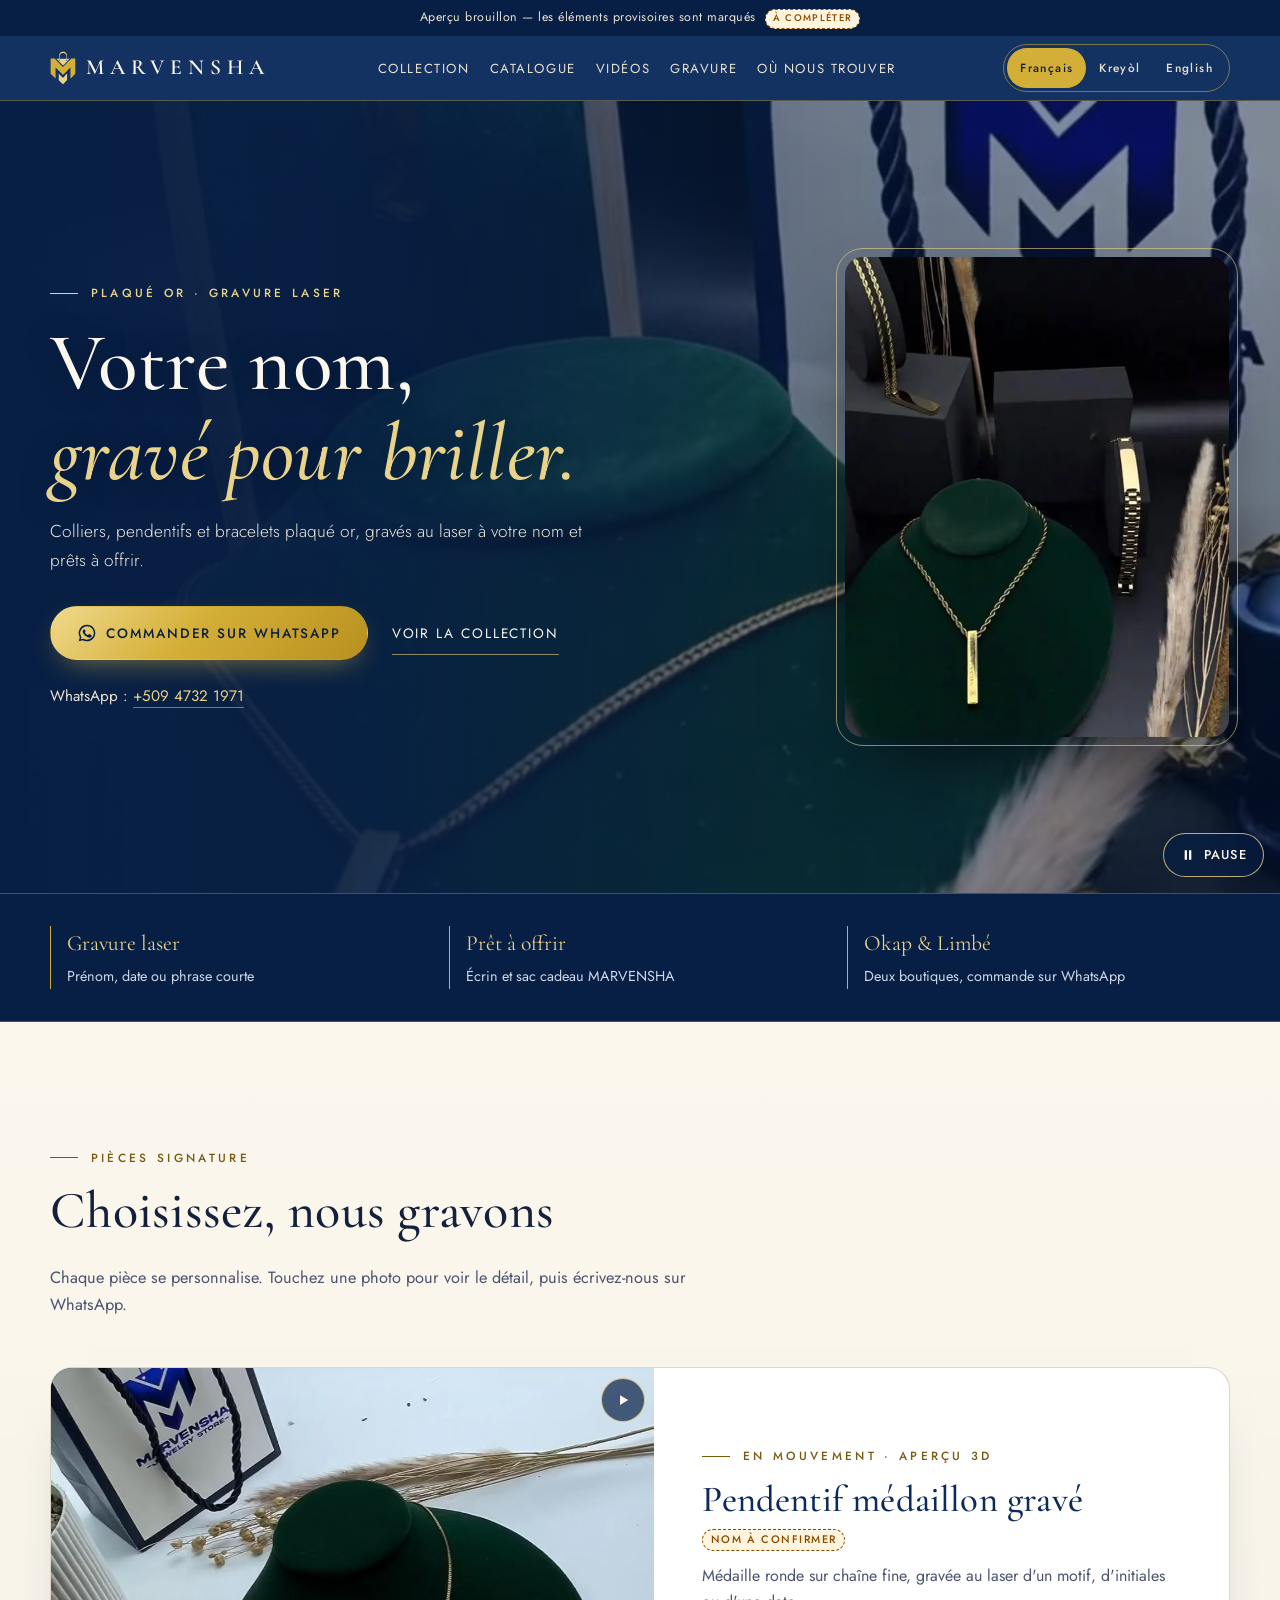
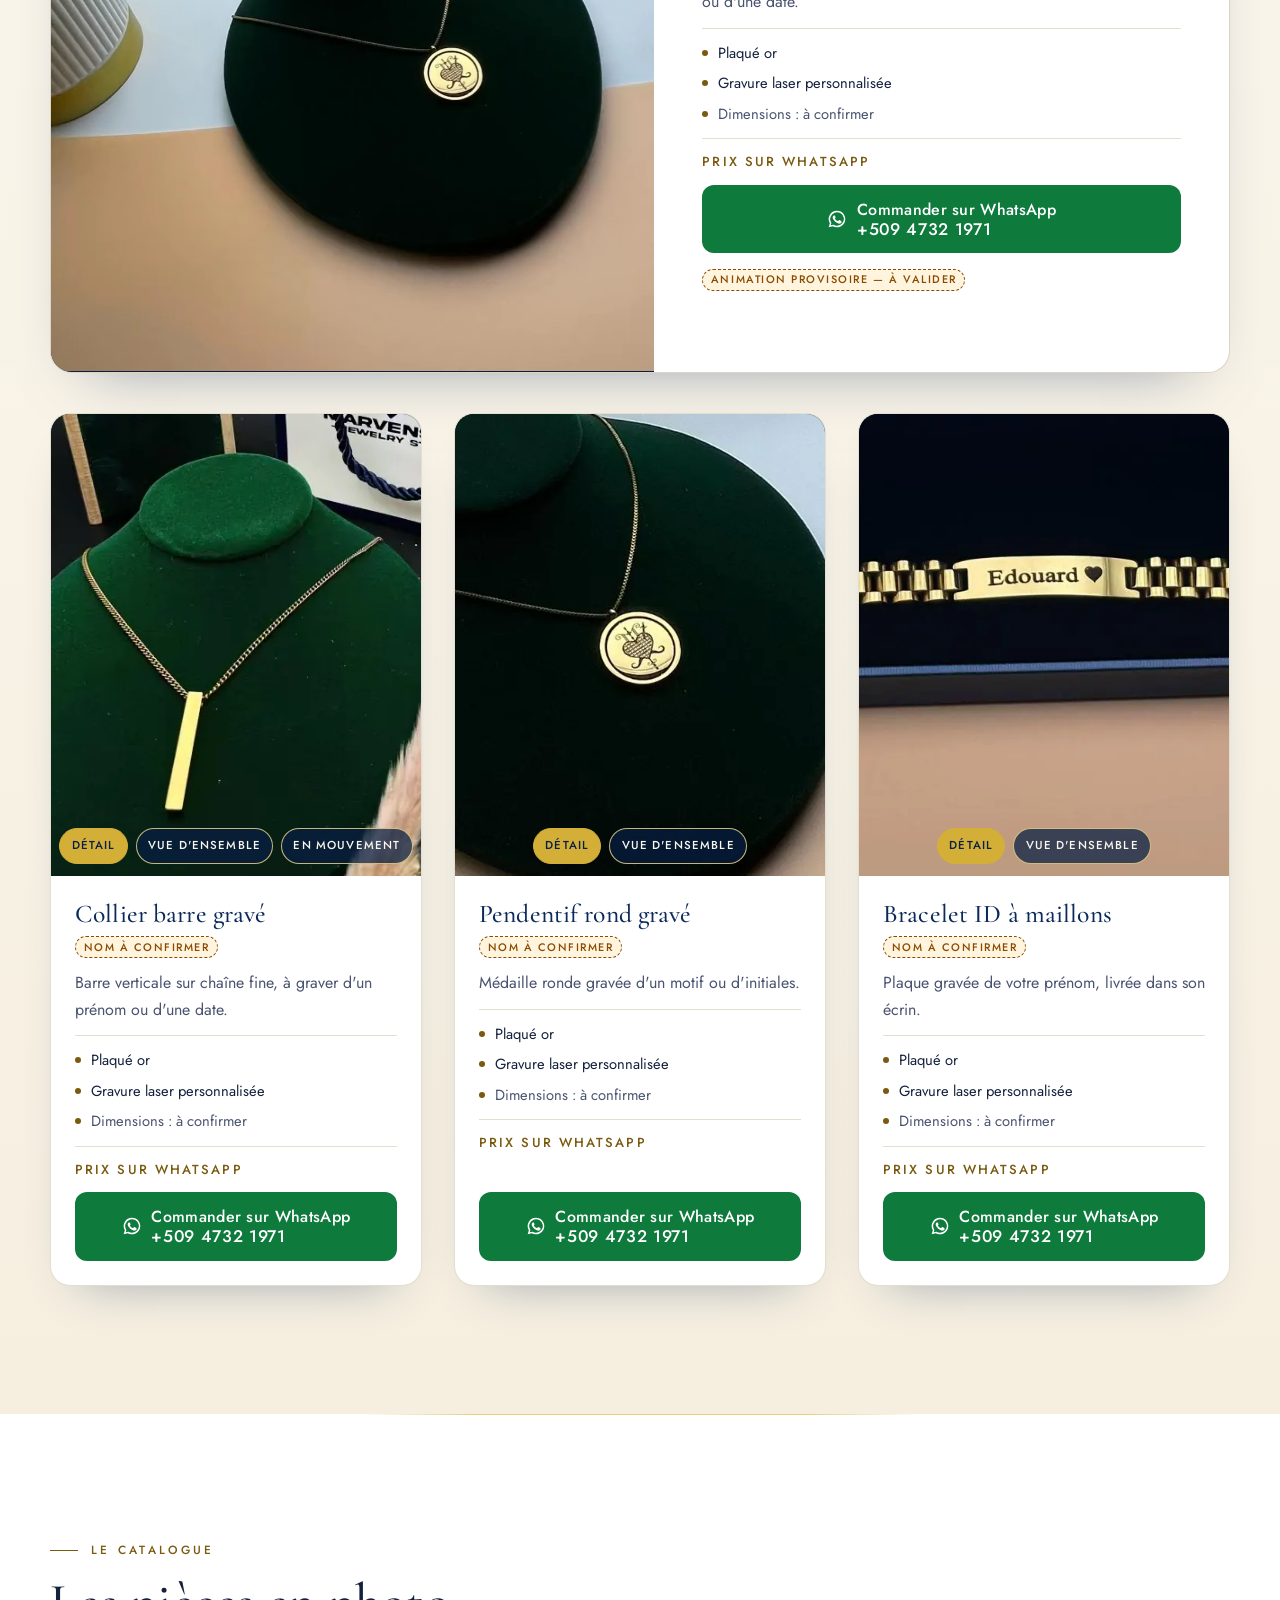
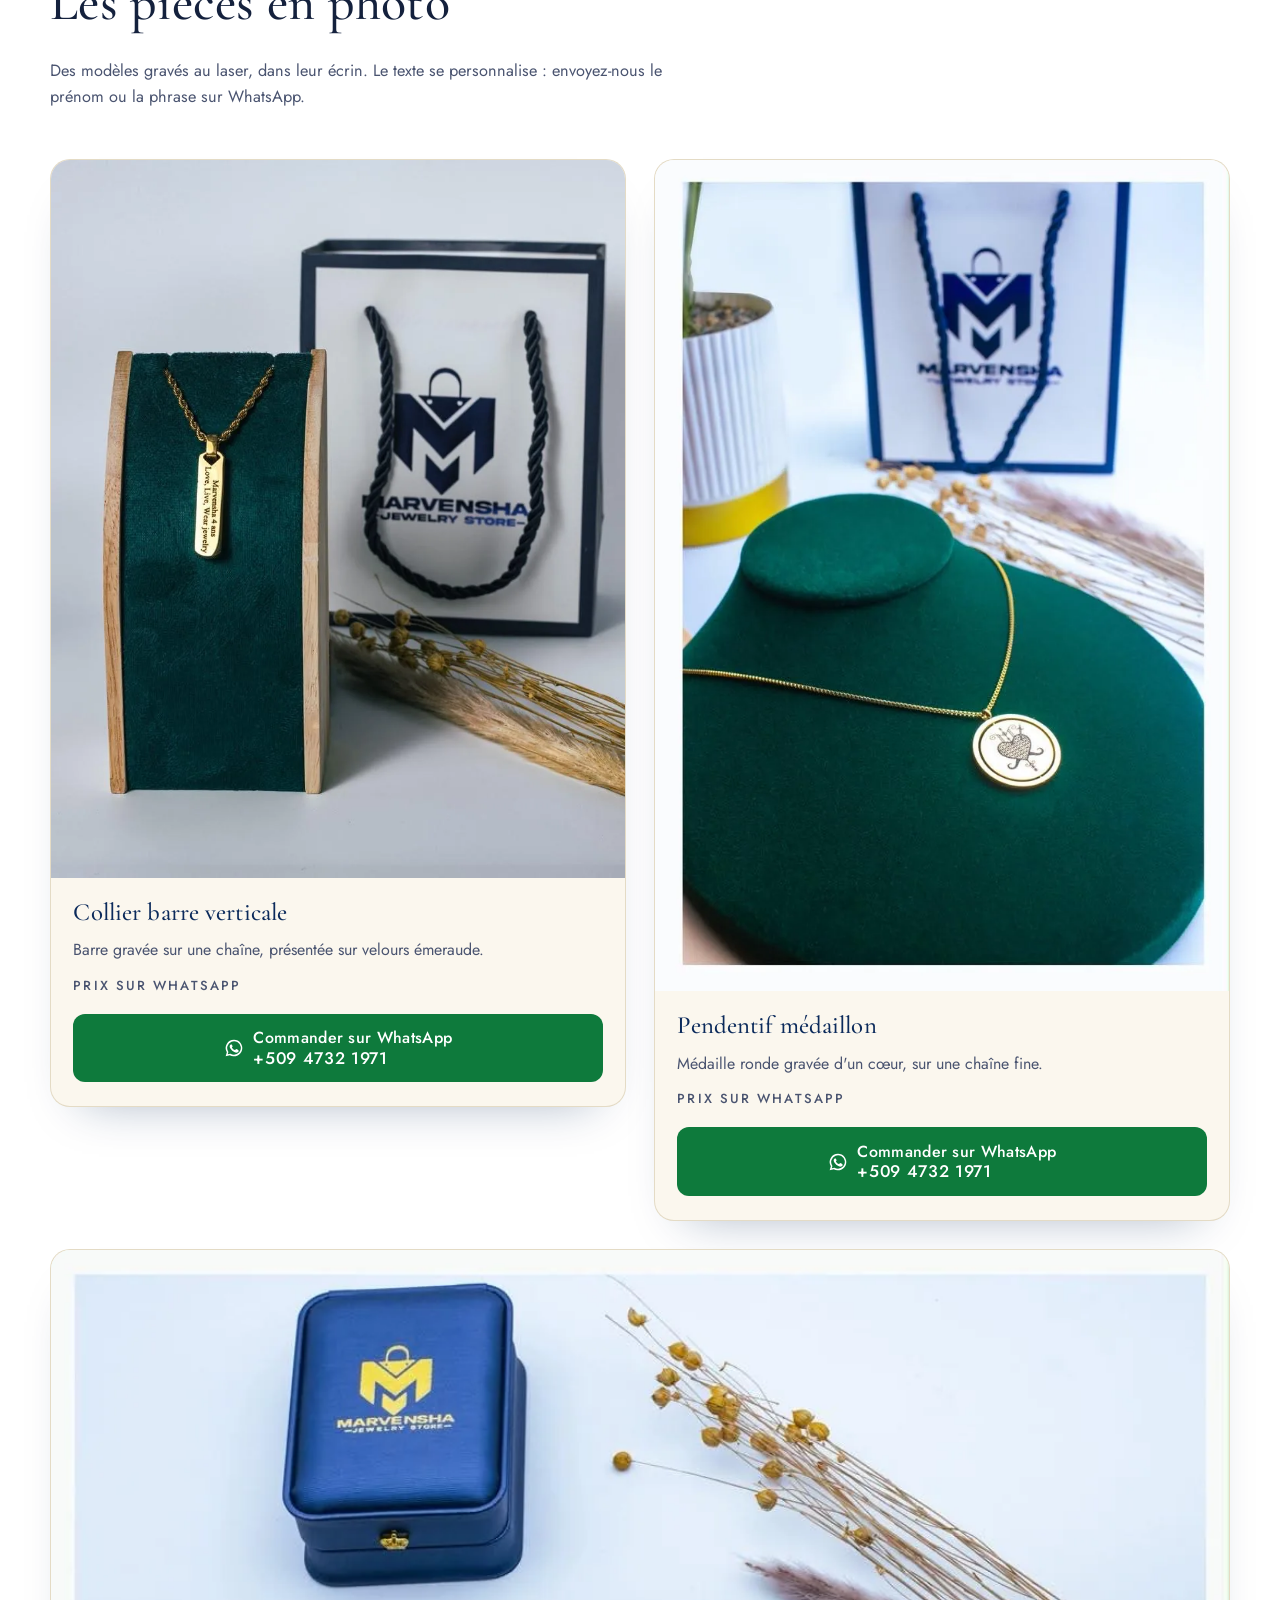
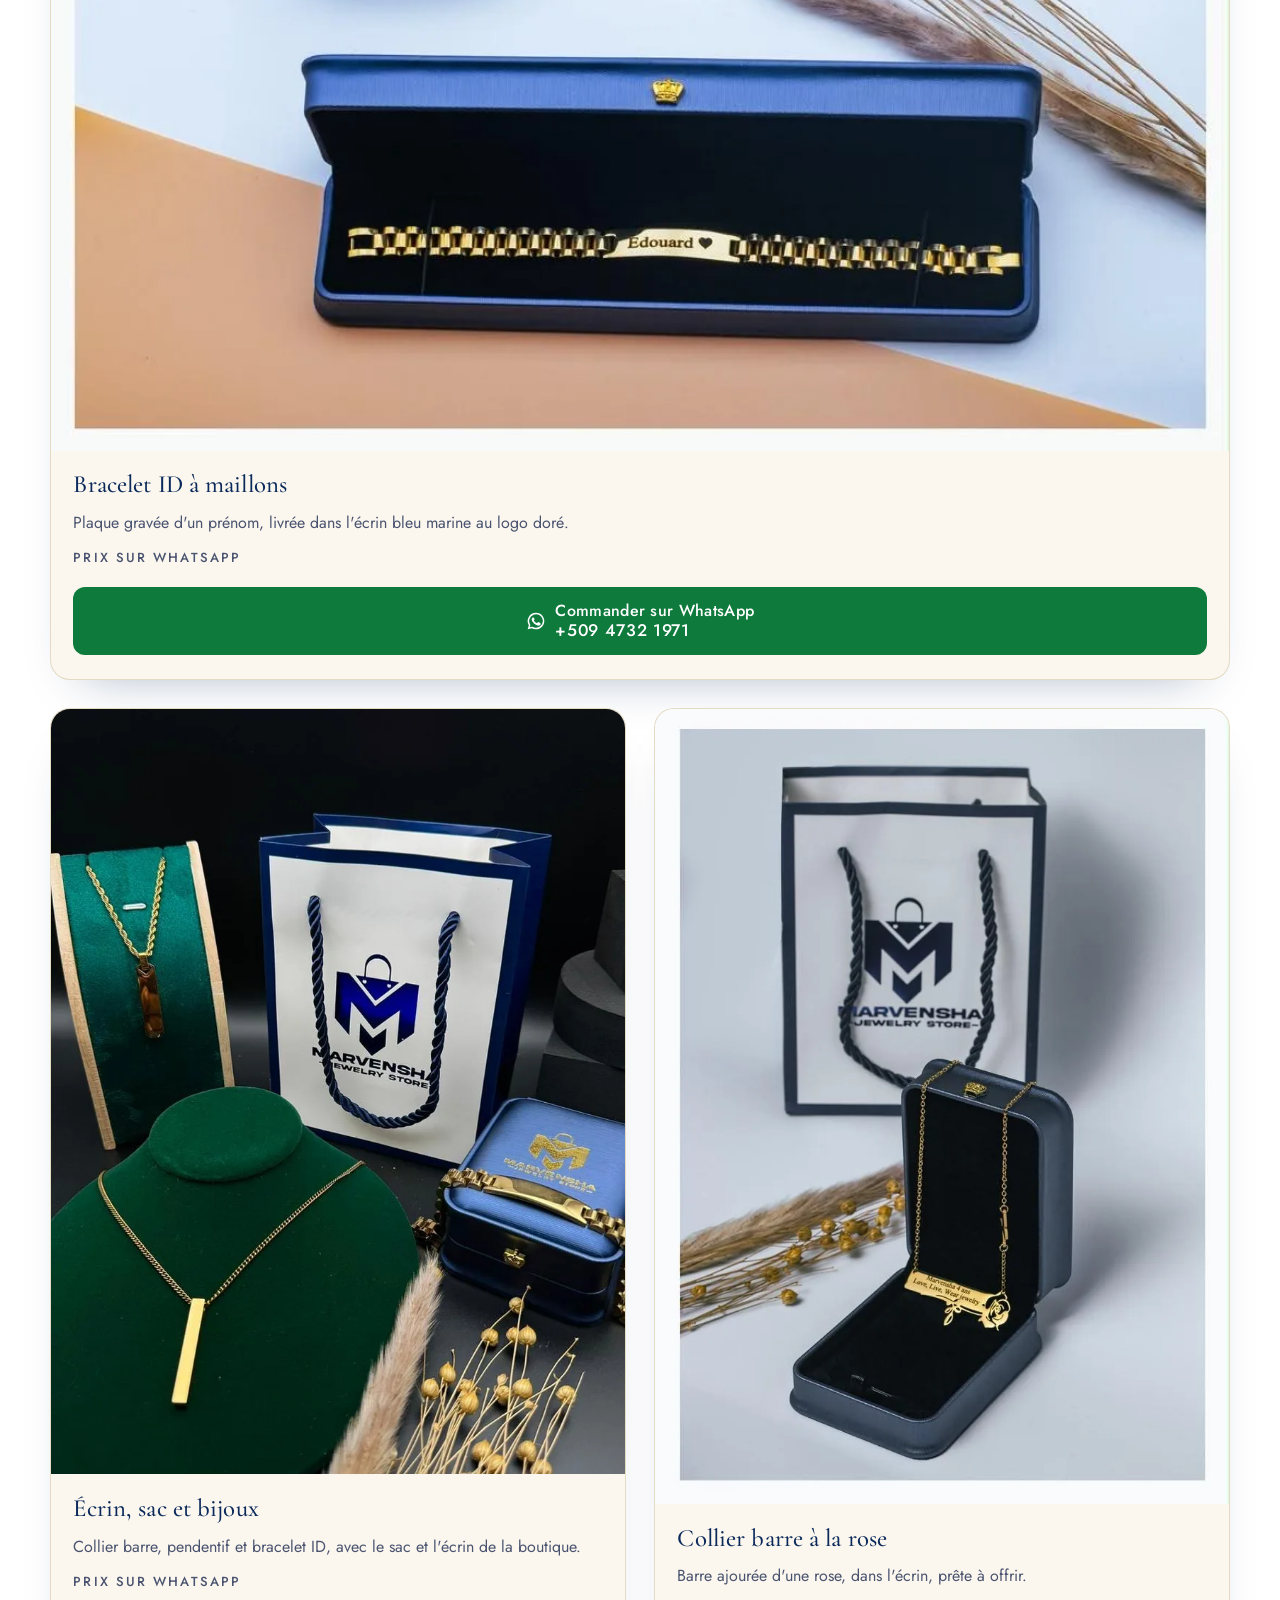
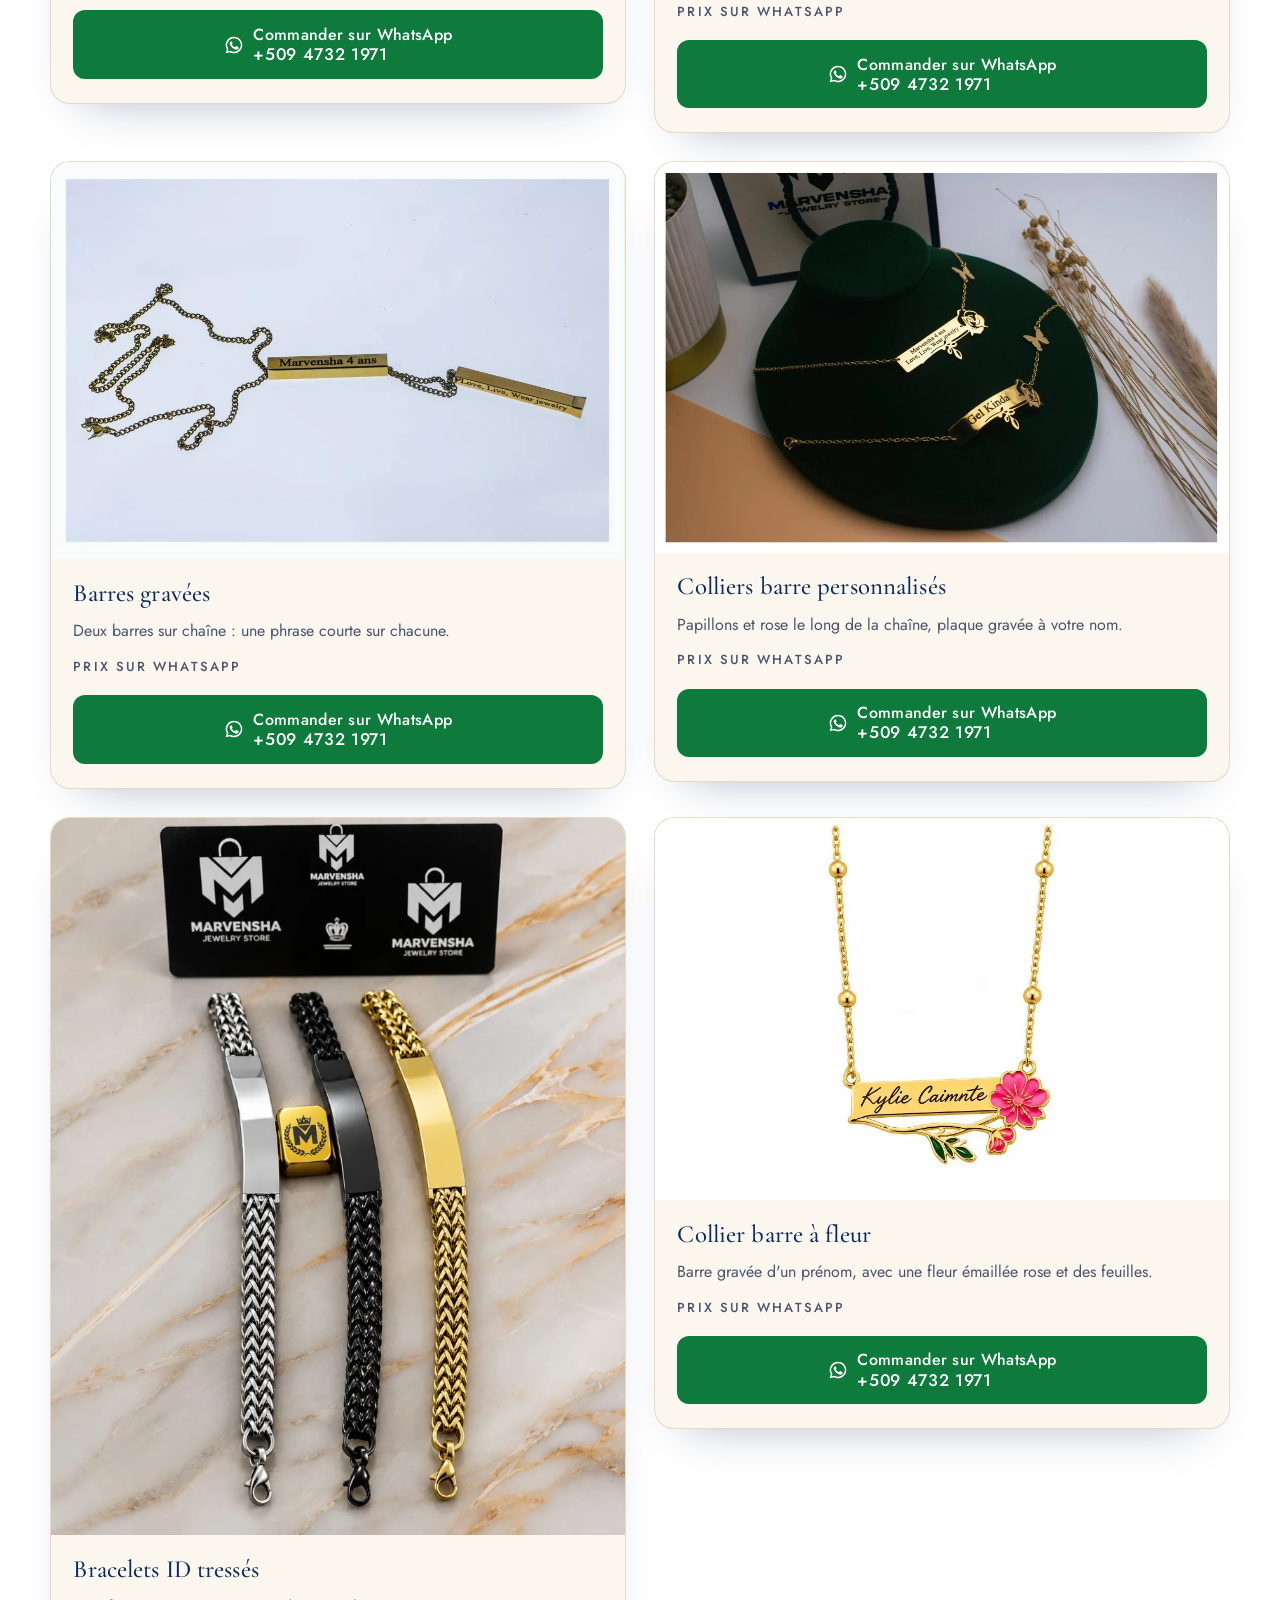
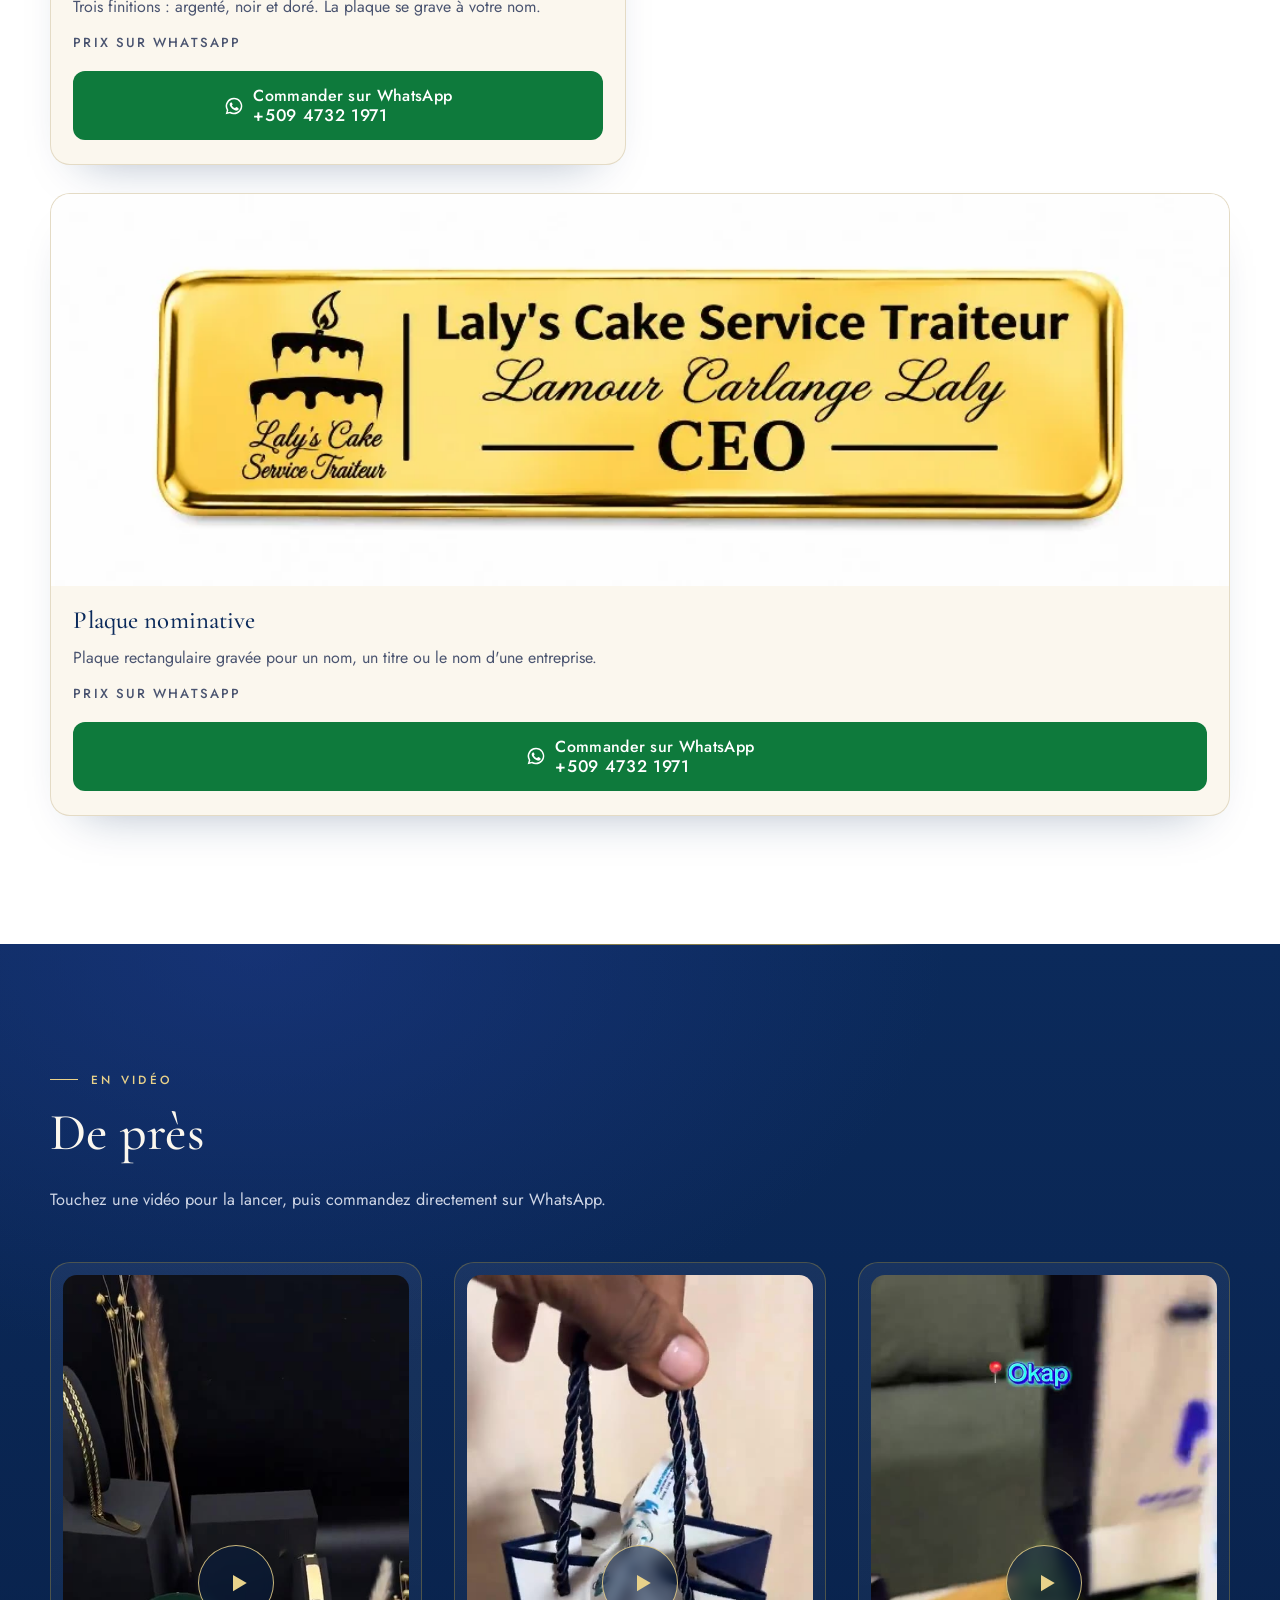
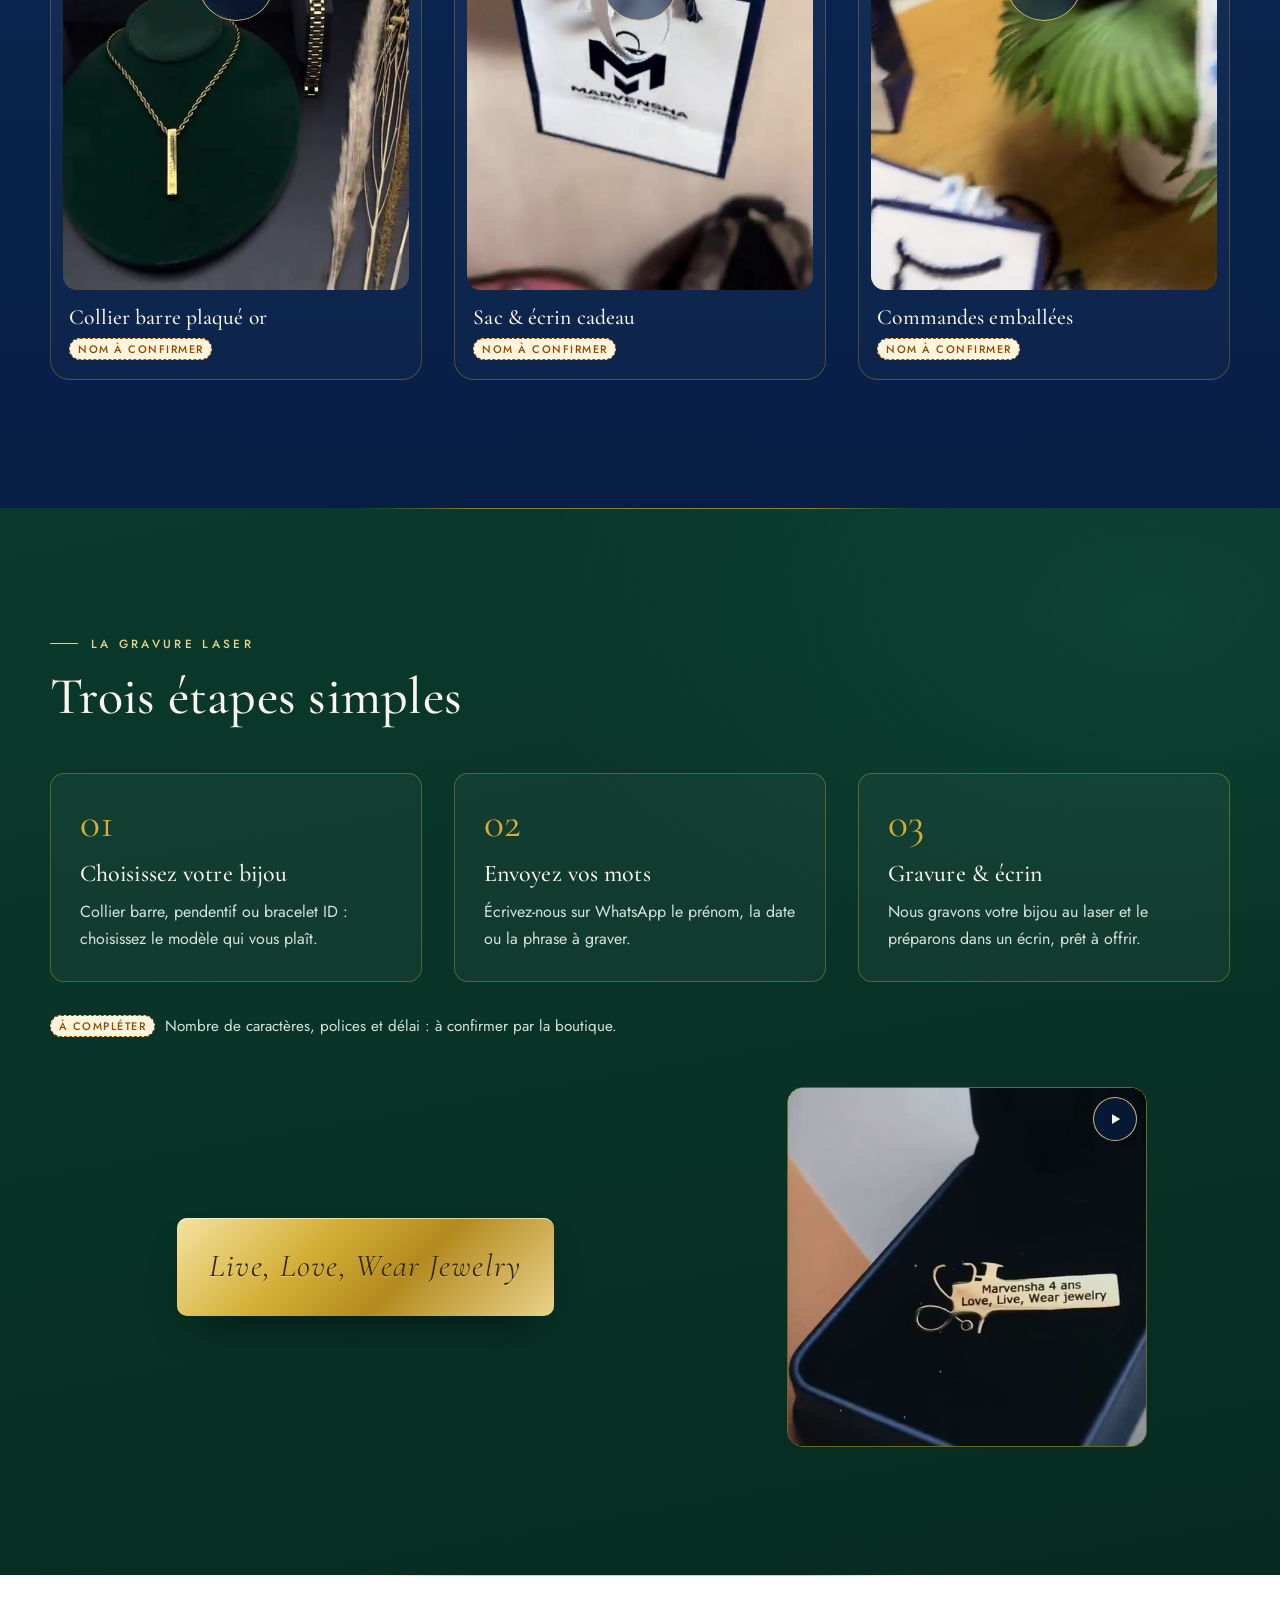
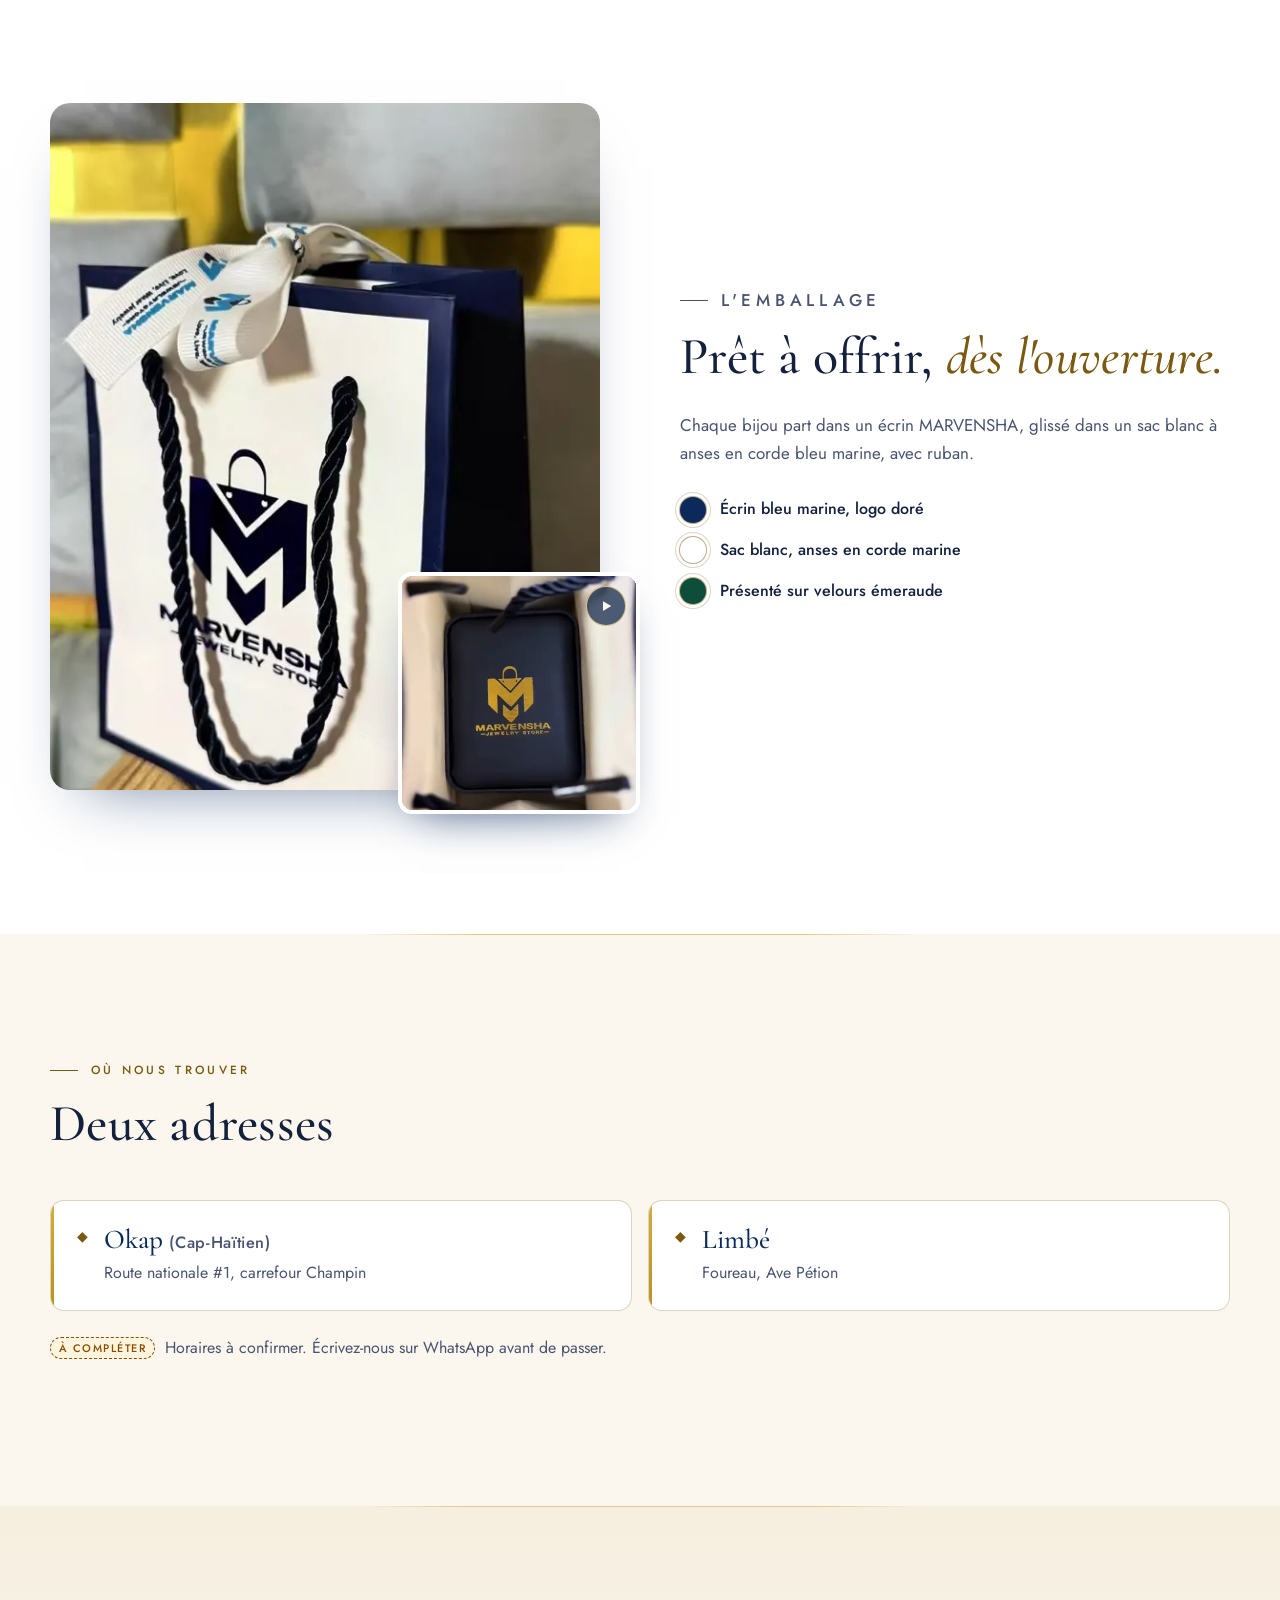
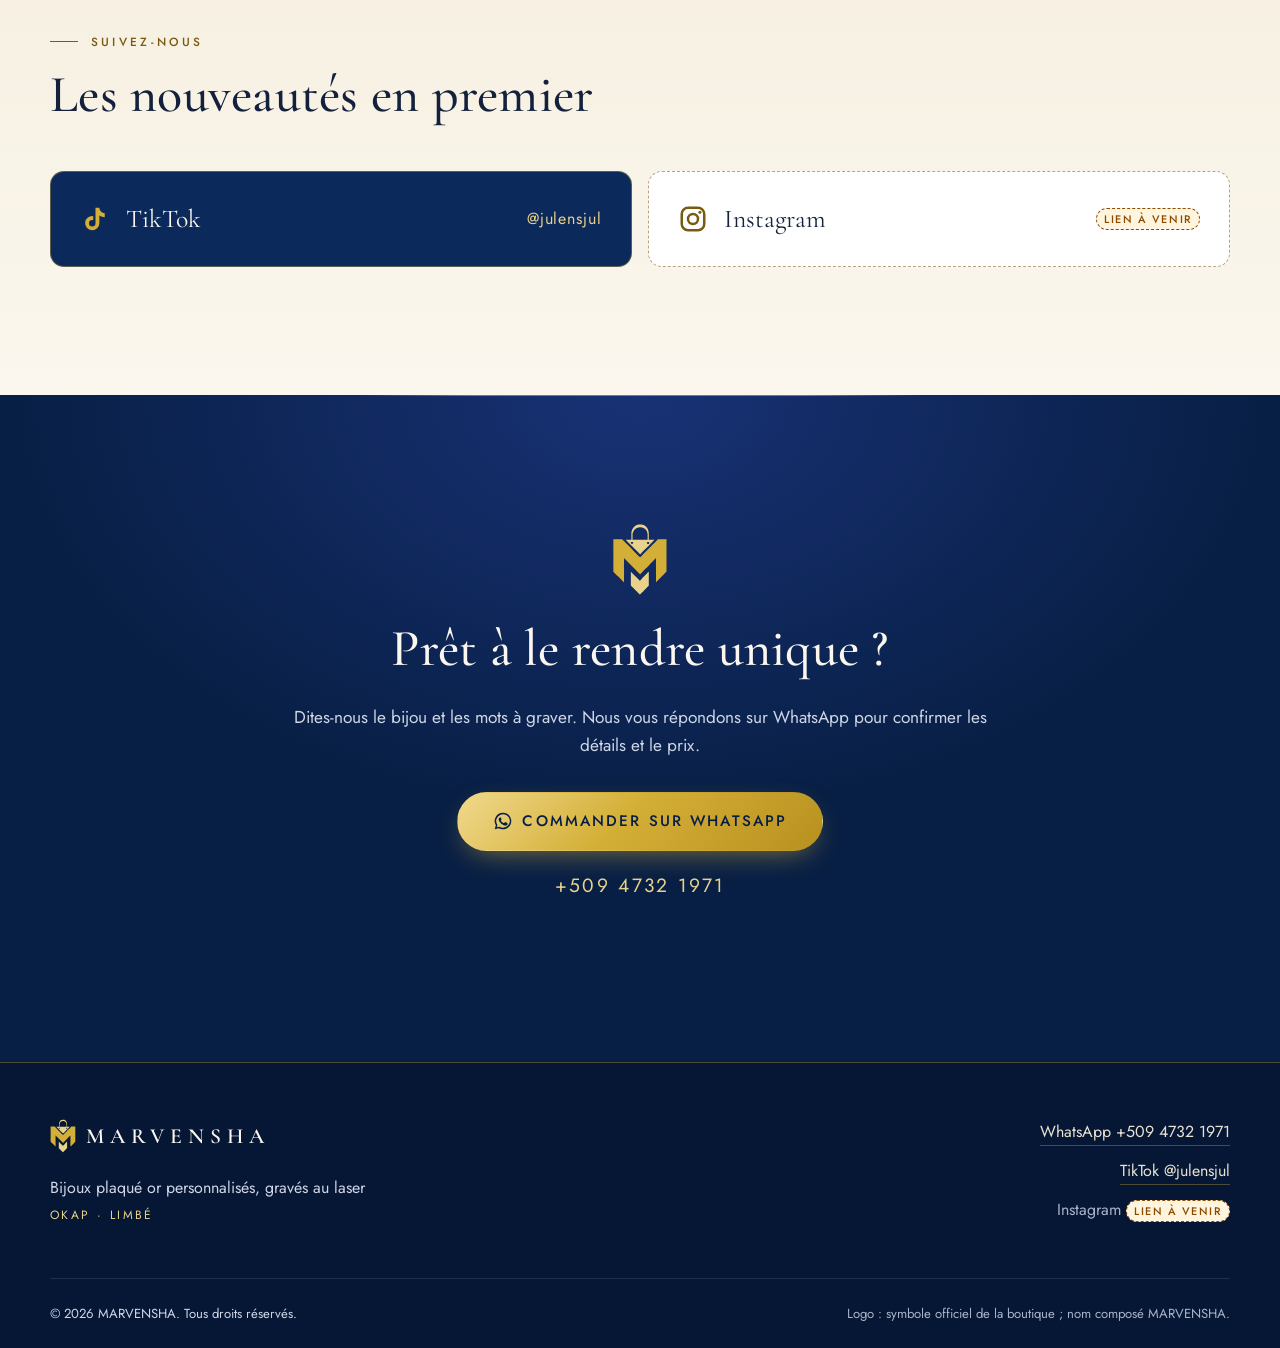
==== commit eaabf5a9: "Remove the sample product grid from the page. The photo catalog stays. The placeholder "Nos bijoux d" ====
--- a/index.html
+++ b/index.html
@@ -7,7 +7,7 @@
   Kreyòl strings = best attempt, NEEDS NATIVE-SPEAKER REVIEW.
   Media: everything served lives in site/media/ (stills from /workspace/Marvensha/tiktok/stills/, clips transcoded
   from /workspace/Marvensha/tiktok/videos/ — audio stripped, WebM VP9 + MP4 H.264, posters).
-  Product grid widget: whatsapp-sync/widget/. Live rows: /api/products. Fallback: products.json (SAMPLE for now).
+  Photo catalog: #catalog, rendered by script.js from CATALOG.
 -->
 <html lang="fr">
 <head>
@@ -40,7 +40,6 @@
   <link rel="preconnect" href="https://fonts.googleapis.com">
   <link rel="preconnect" href="https://fonts.gstatic.com" crossorigin>
   <link href="https://fonts.googleapis.com/css2?family=Cormorant+Garamond:ital,wght@0,500;0,600;1,500&family=Jost:wght@300;400;500&display=swap" rel="stylesheet">
-  <link rel="stylesheet" href="whatsapp-sync/widget/marvensha-products.css">
   <link rel="stylesheet" href="styles.css">
   <script src="script.js" defer></script>
 </head>
@@ -168,14 +167,6 @@
     </div>
   </section>
 
-  <!-- PRODUCTS — catalog grid. /api/products returns published Supabase rows.
-       products.json is the fallback when that response fails or has no products (SAMPLE until the catalog is real).
-       data-lang is a widget-supported attribute that script.js keeps in sync with the language toggle
-       (Kreyòl falls back to French in the widget). -->
-  <section id="products" data-source="/api/products" data-fallback="products.json" data-lang="fr"></section>
-  <script>window.MARVENSHA_PRODUCTS_CONFIG = { whatsappNumber: "50947321971", brandName: "MARVENSHA" };</script>
-  <script src="whatsapp-sync/widget/marvensha-products.js" defer></script>
-
   <!-- HOW LASER ENGRAVING WORKS -->
   <section class="section engraving" id="engraving" aria-labelledby="engraving-title">
     <div class="container">
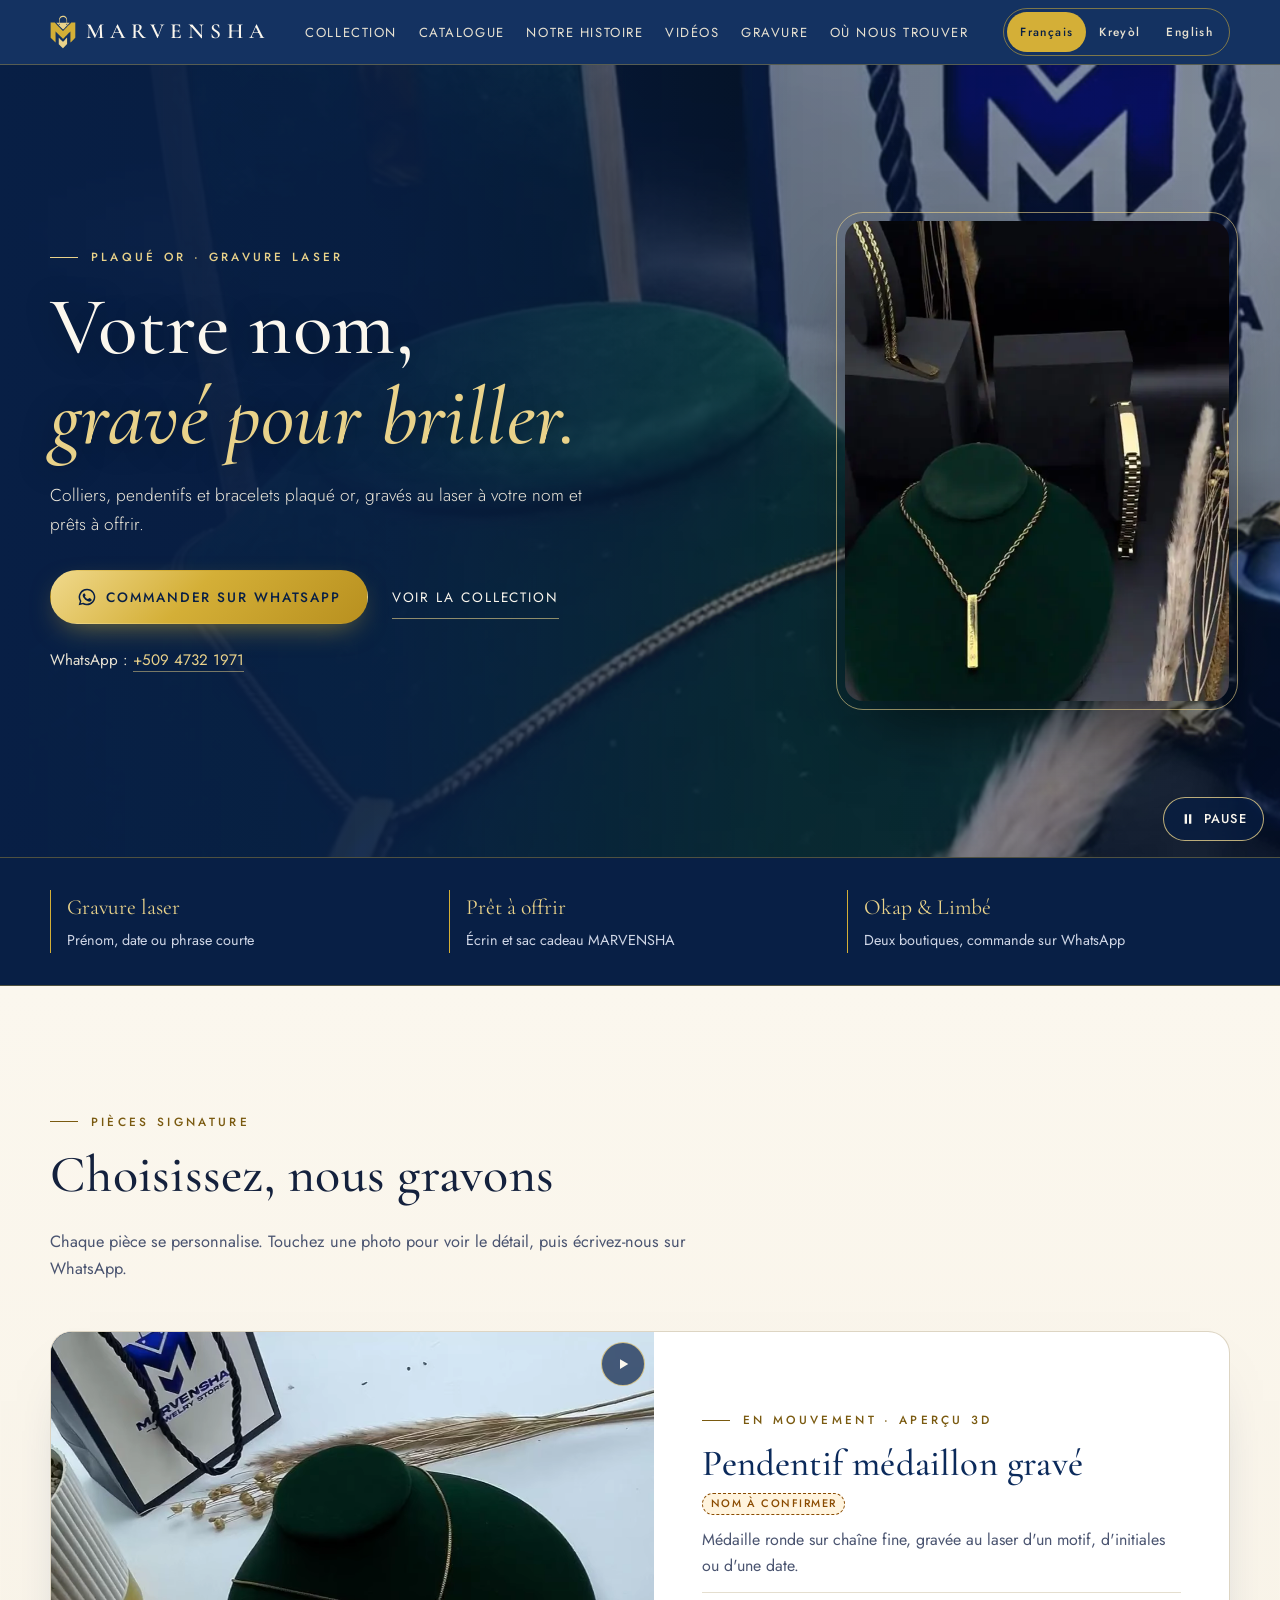
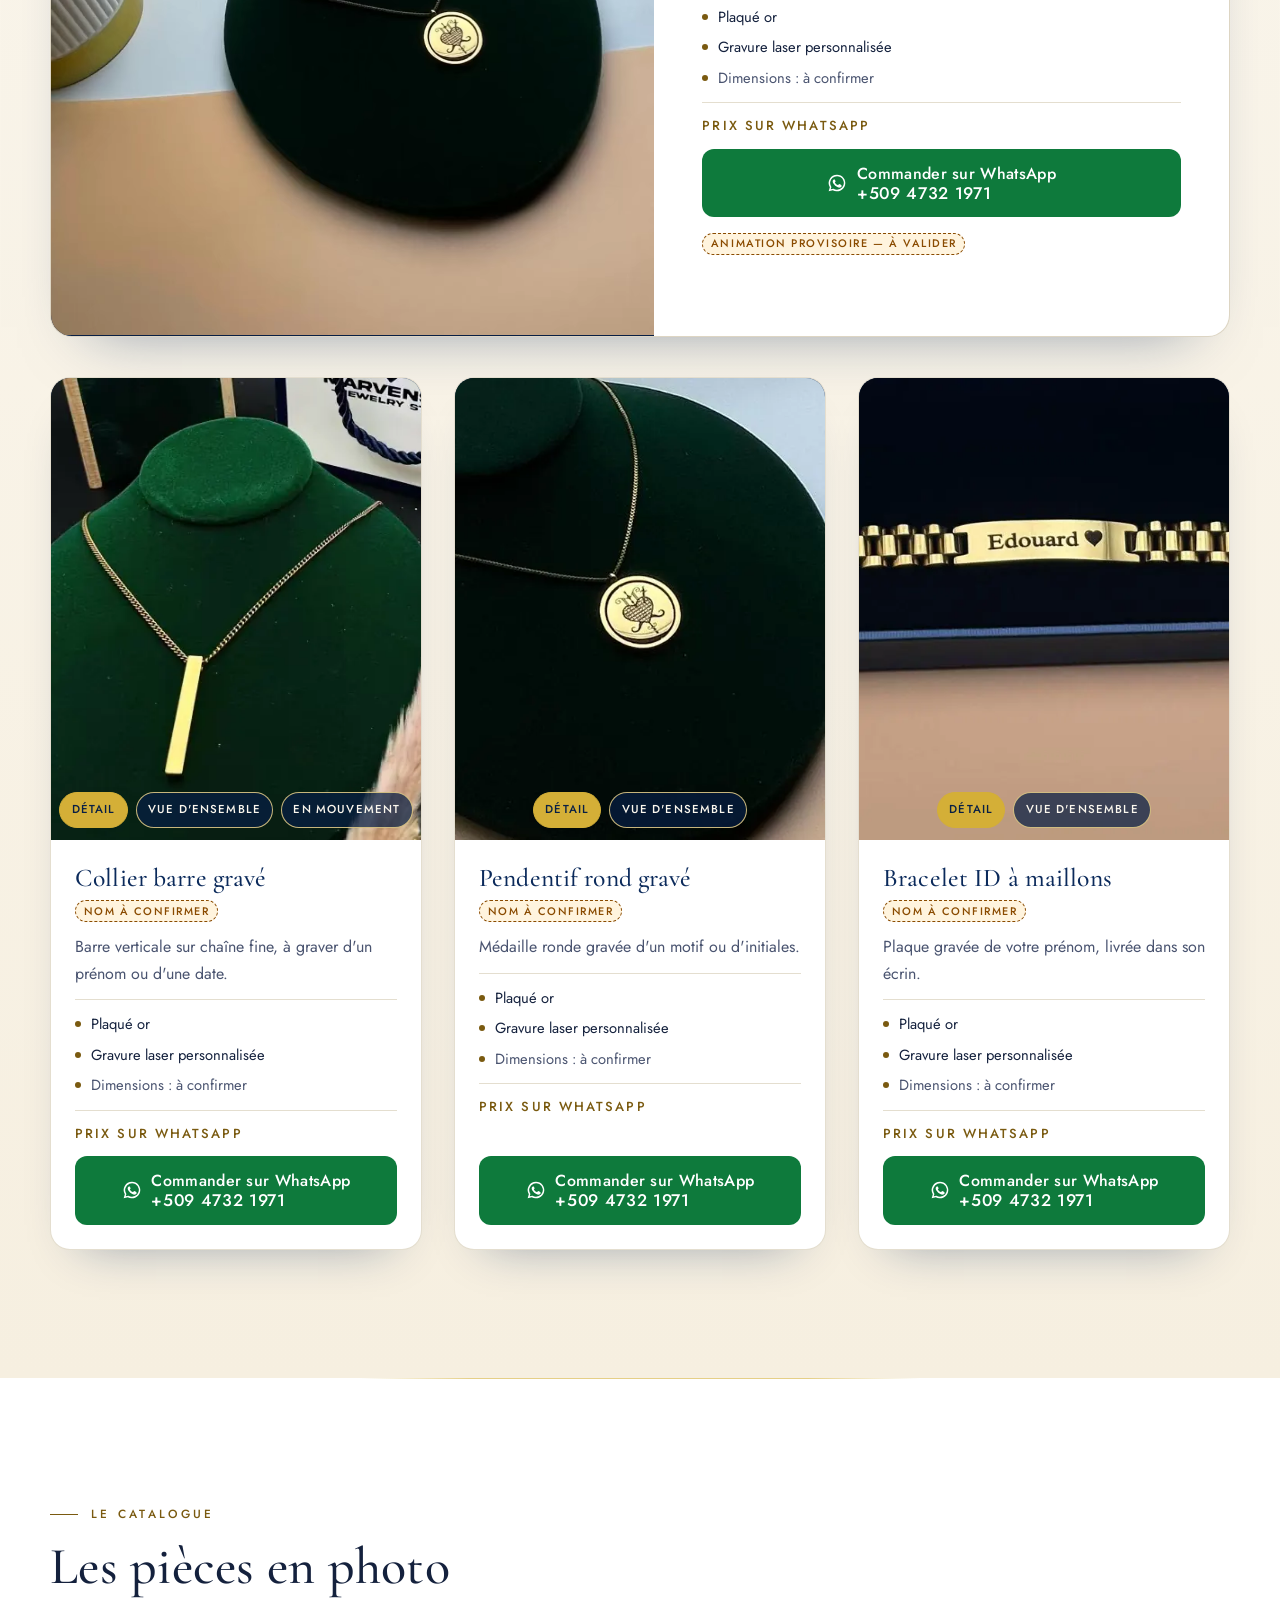
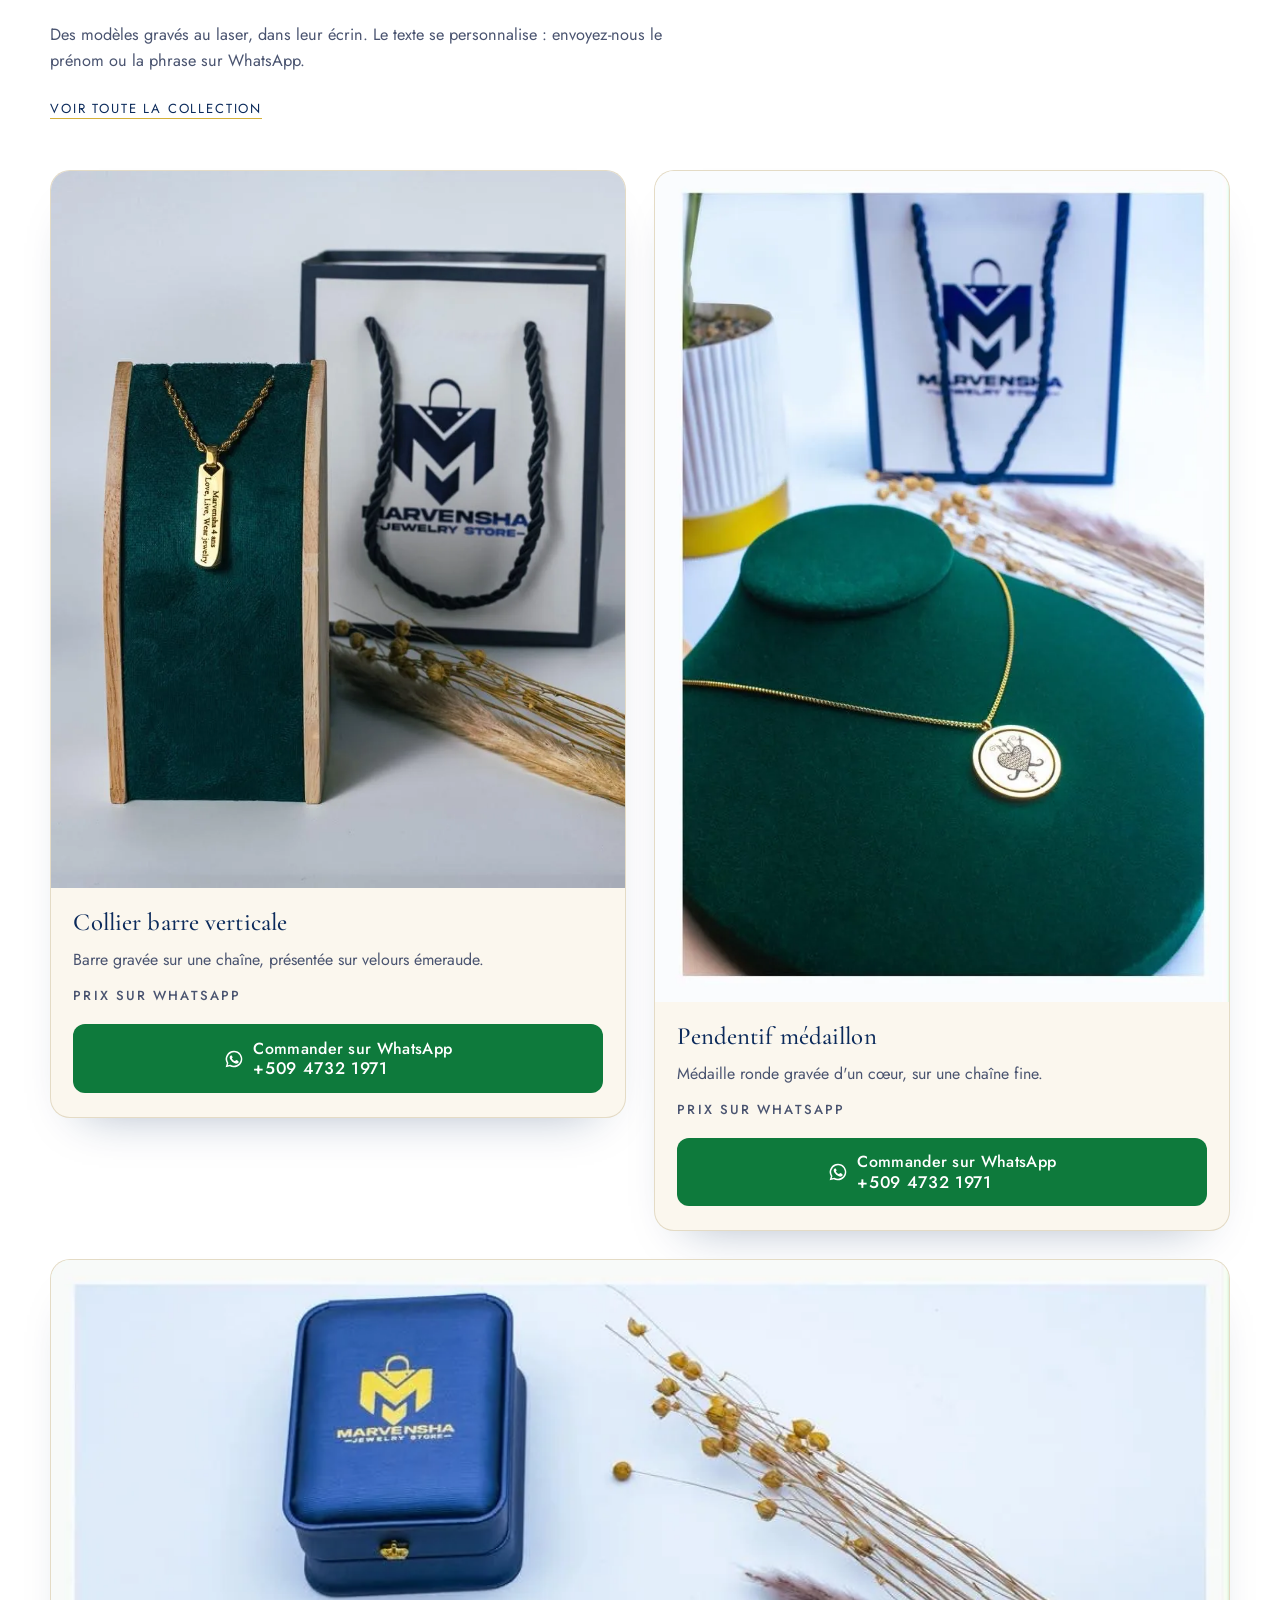
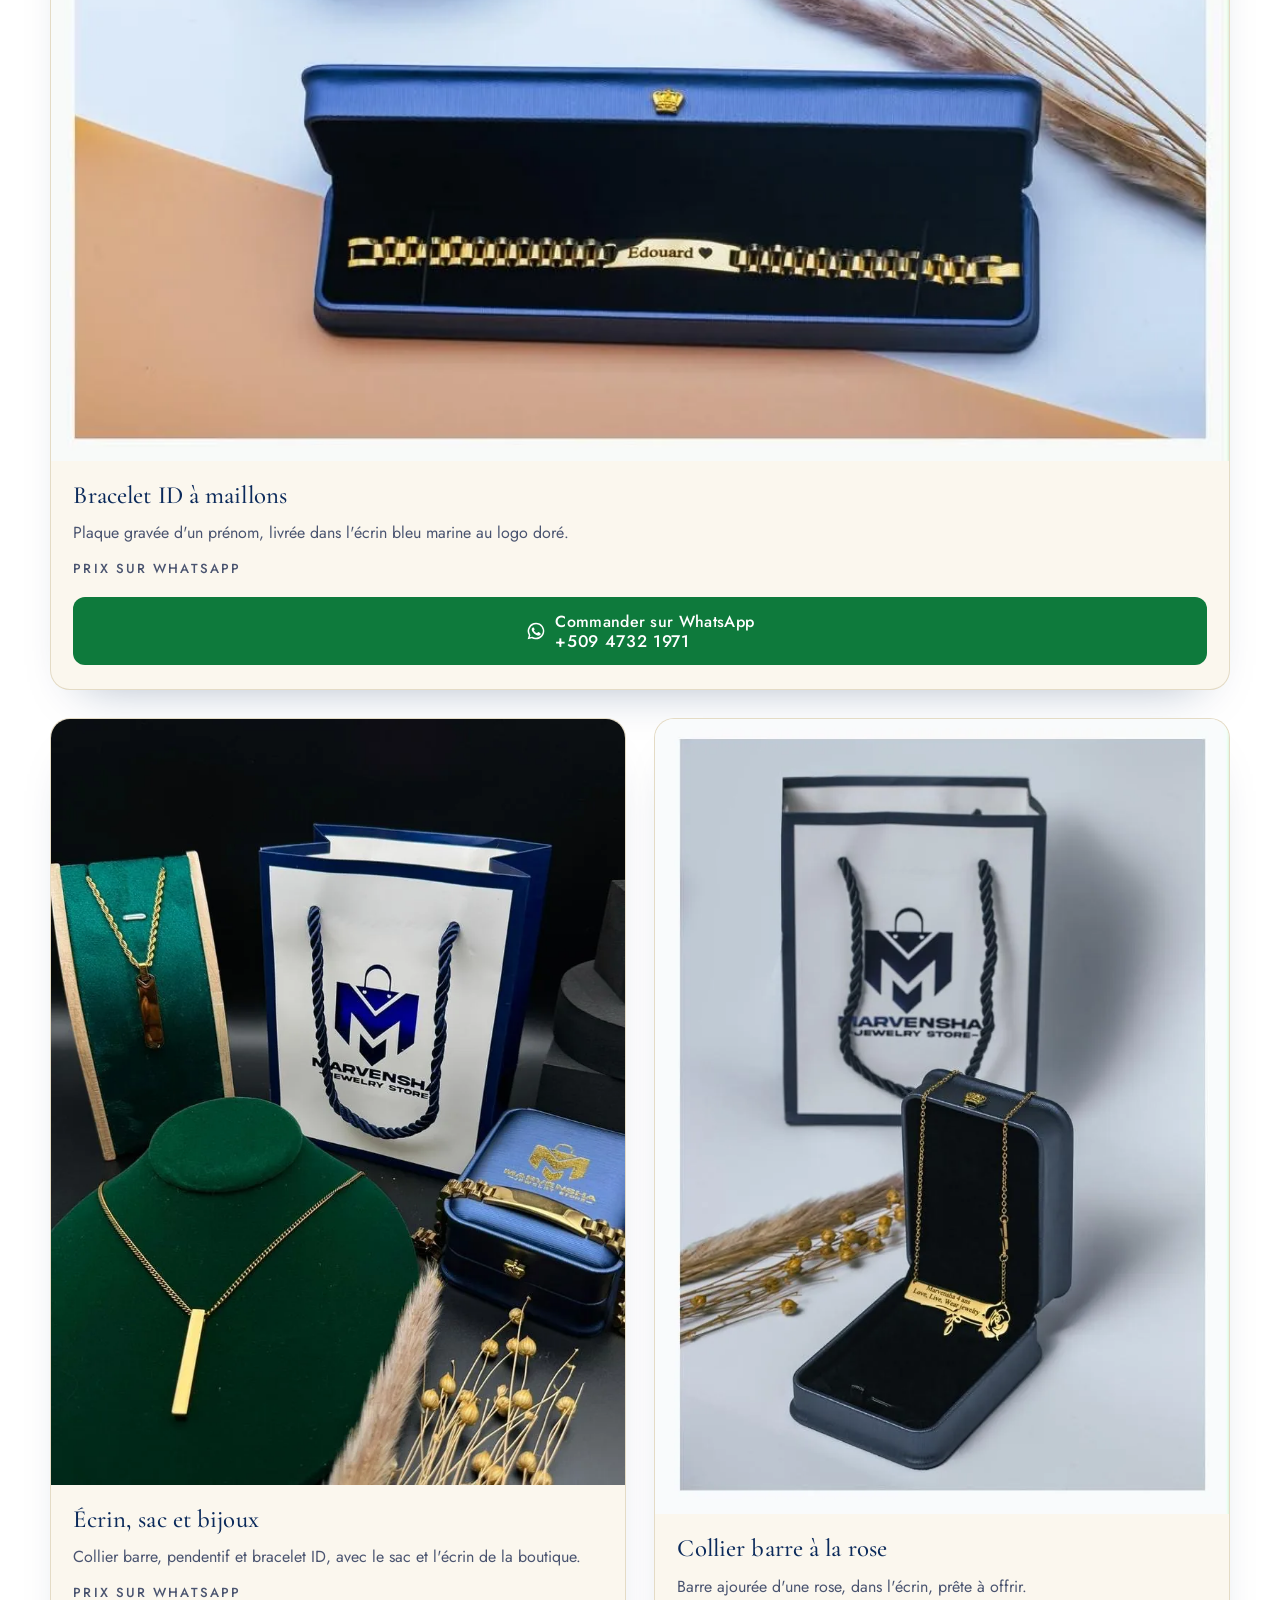
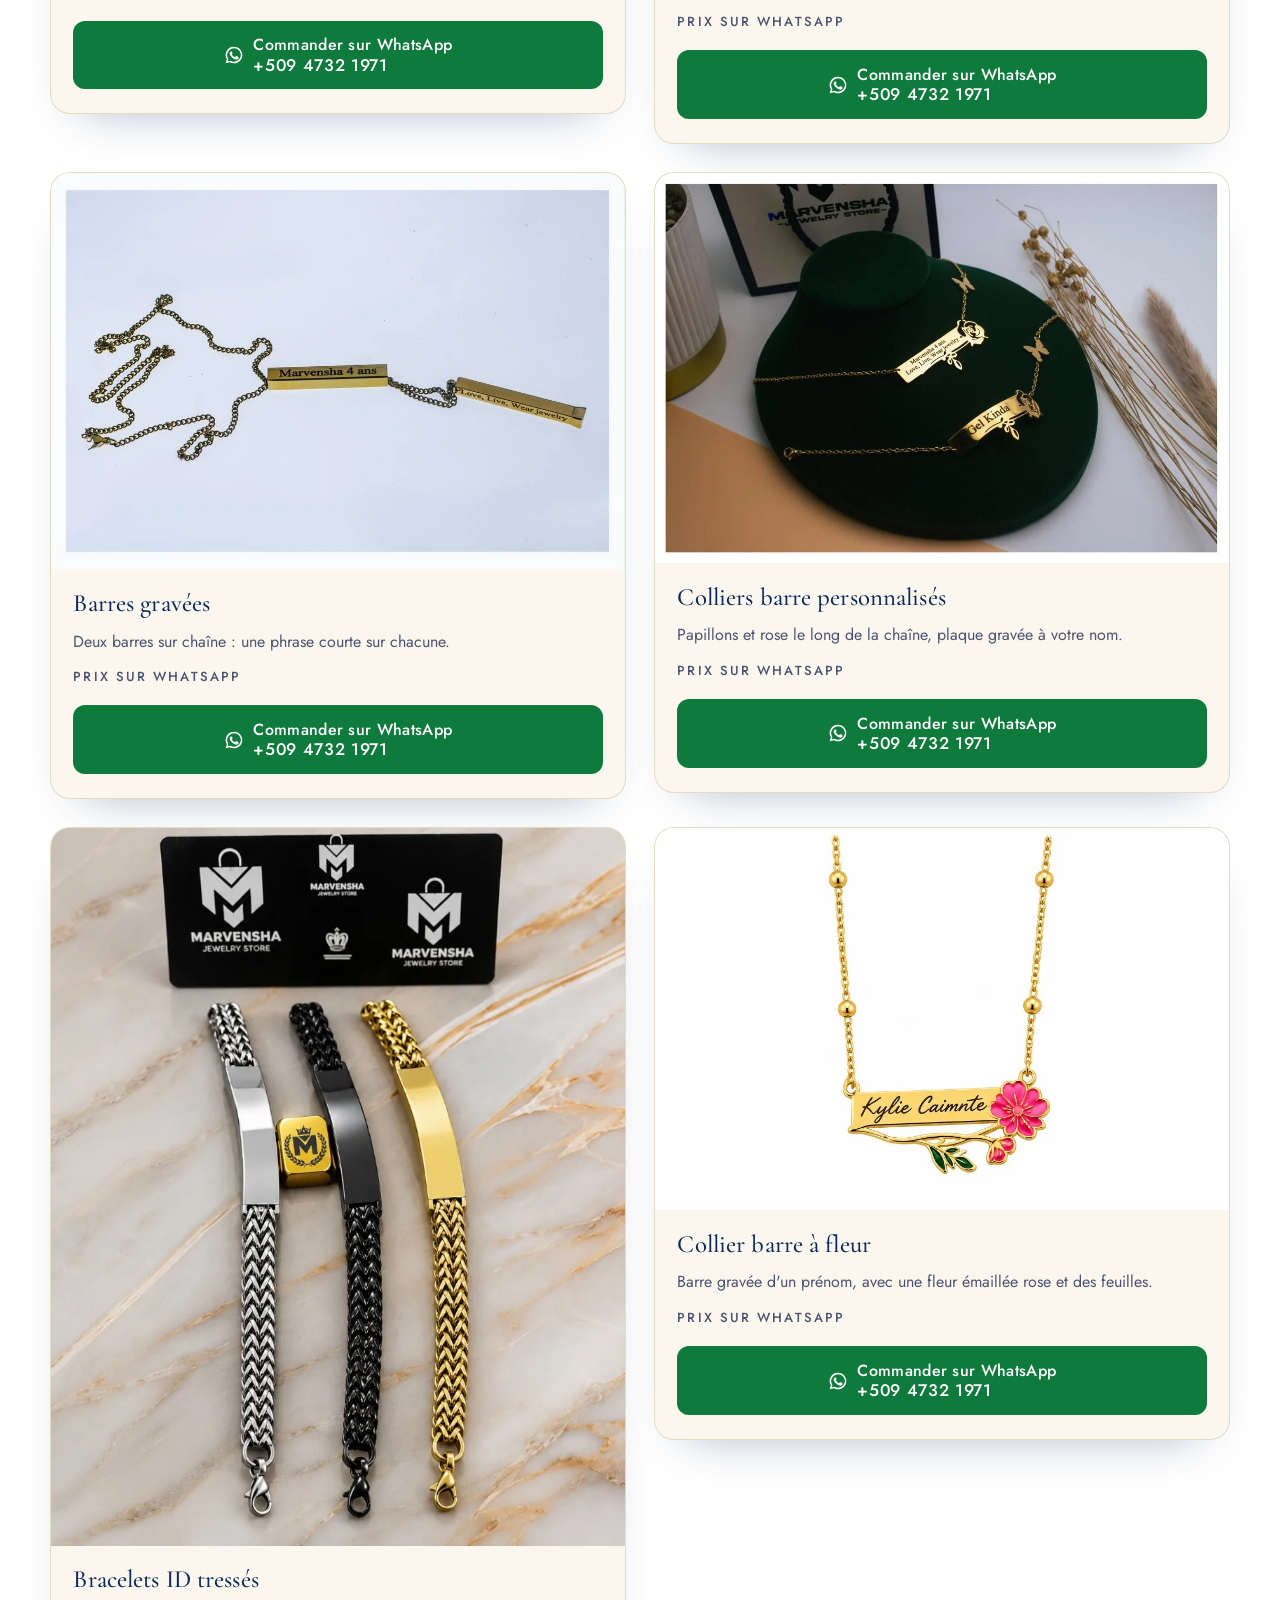
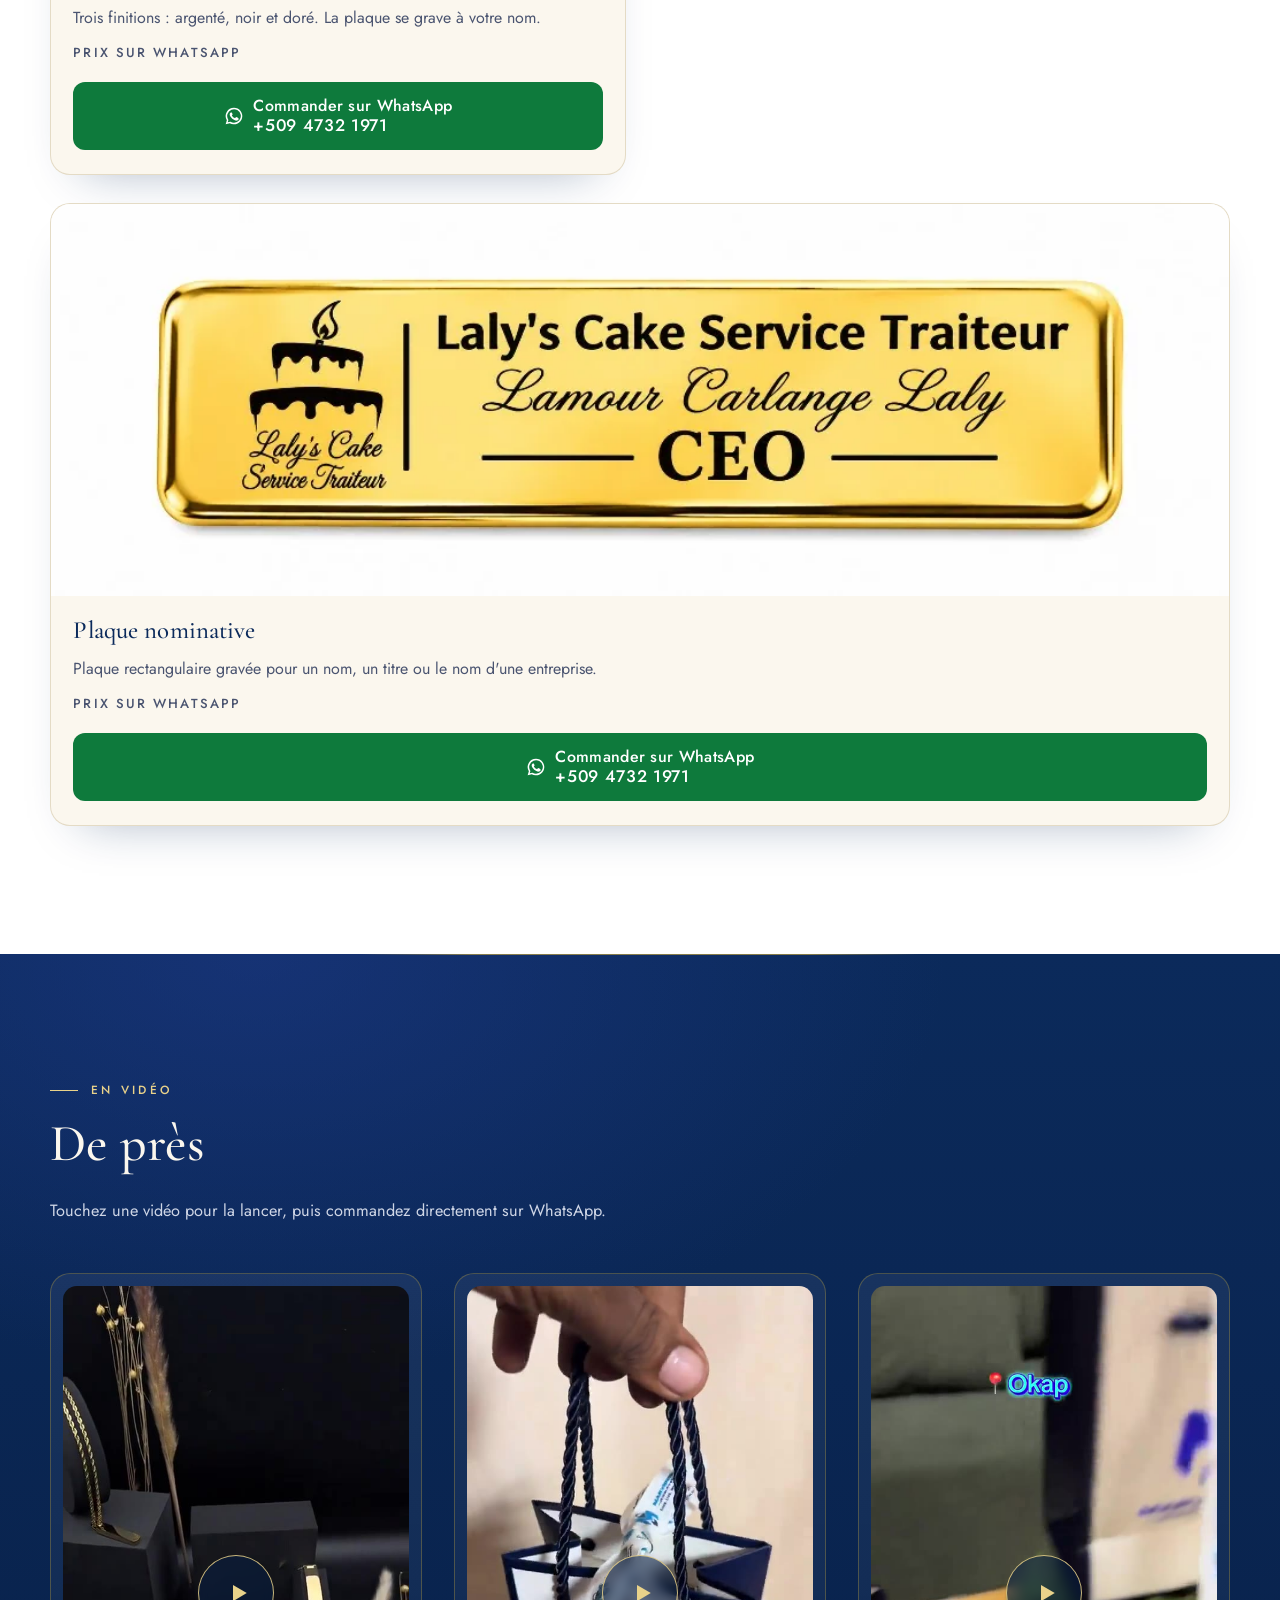
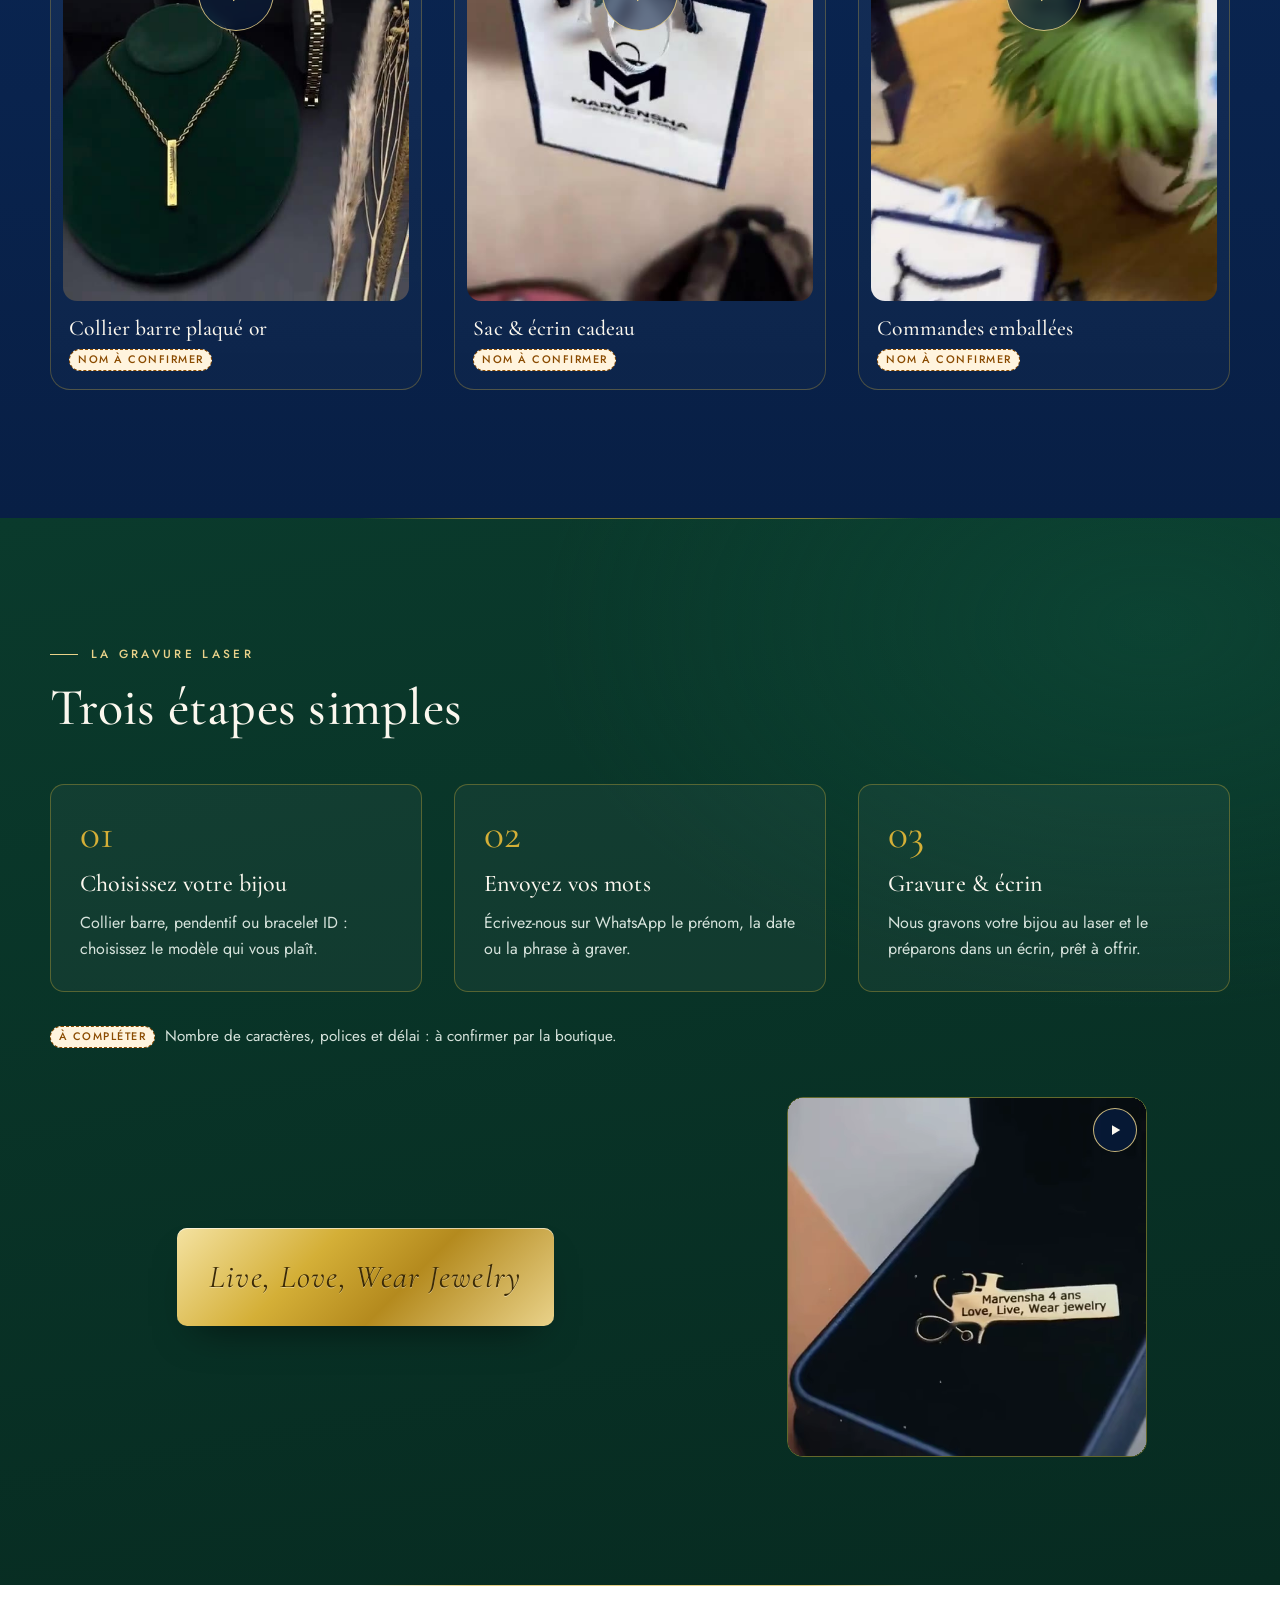
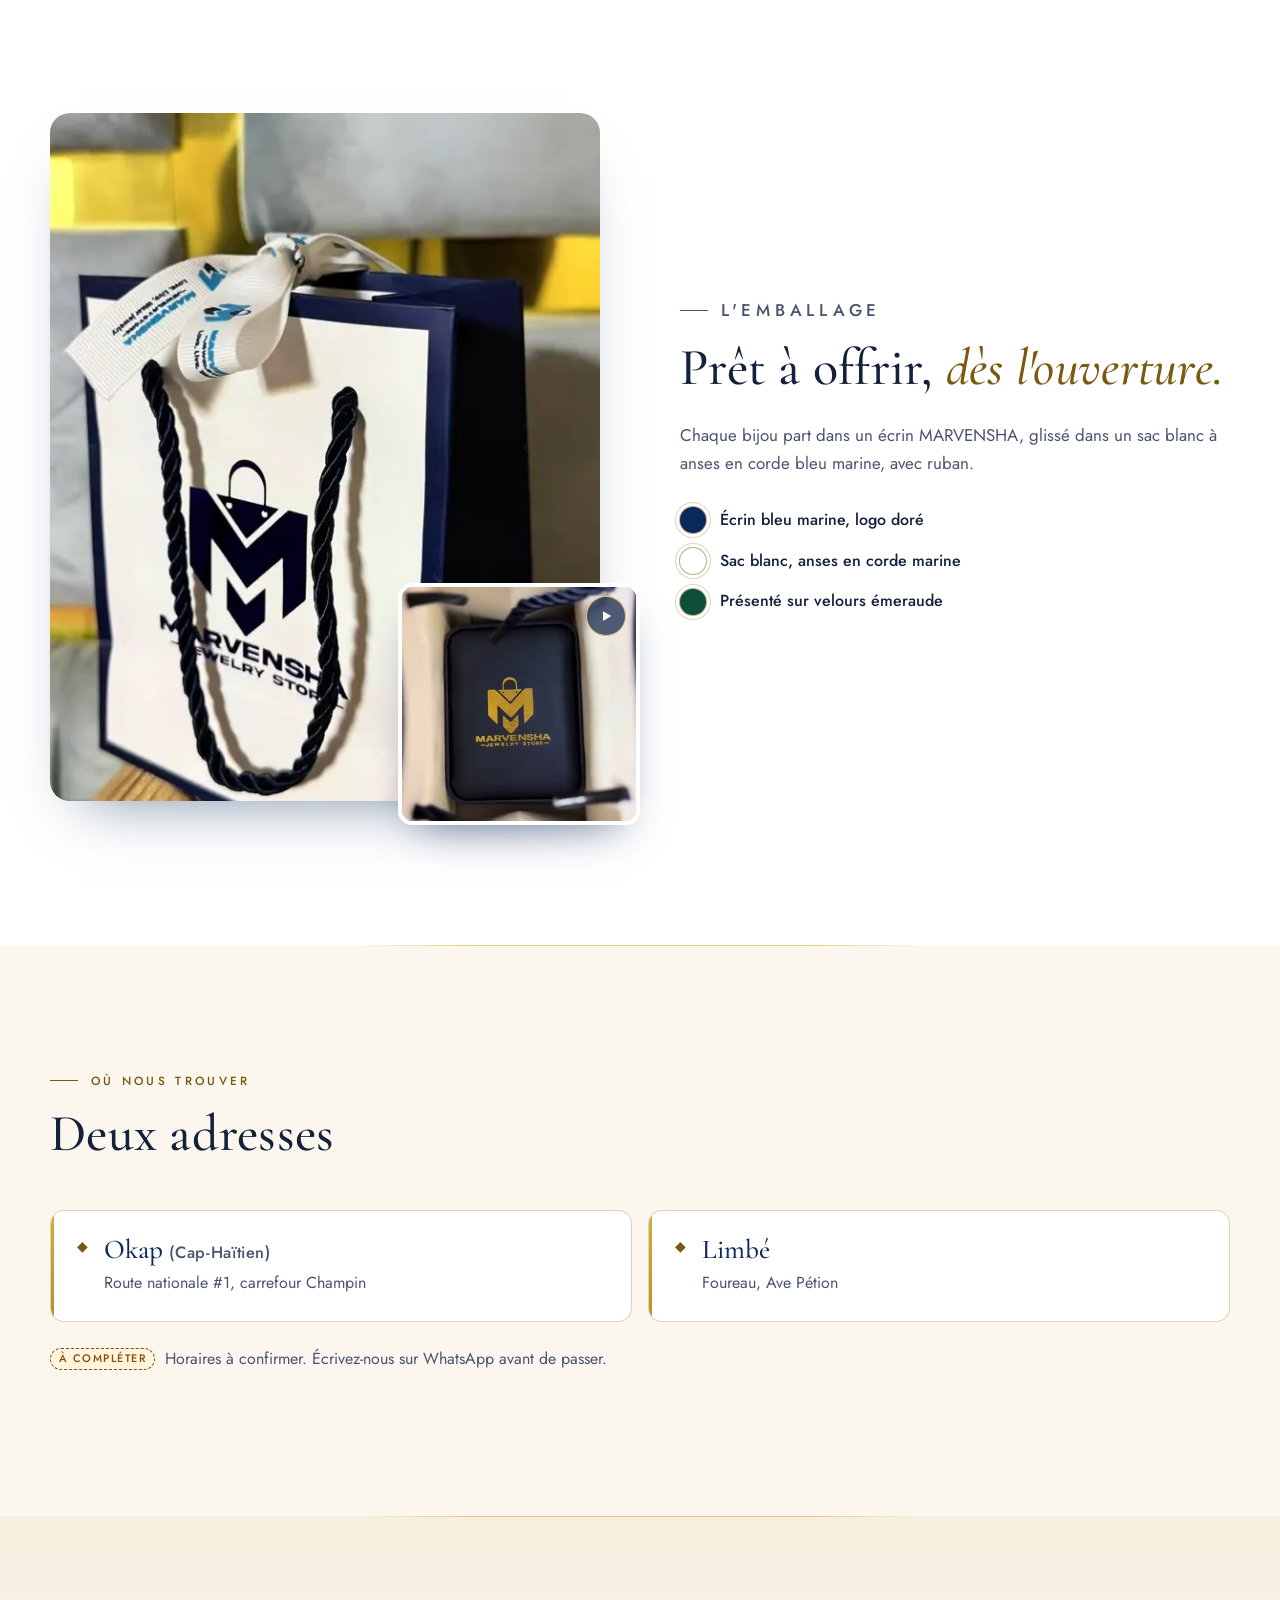
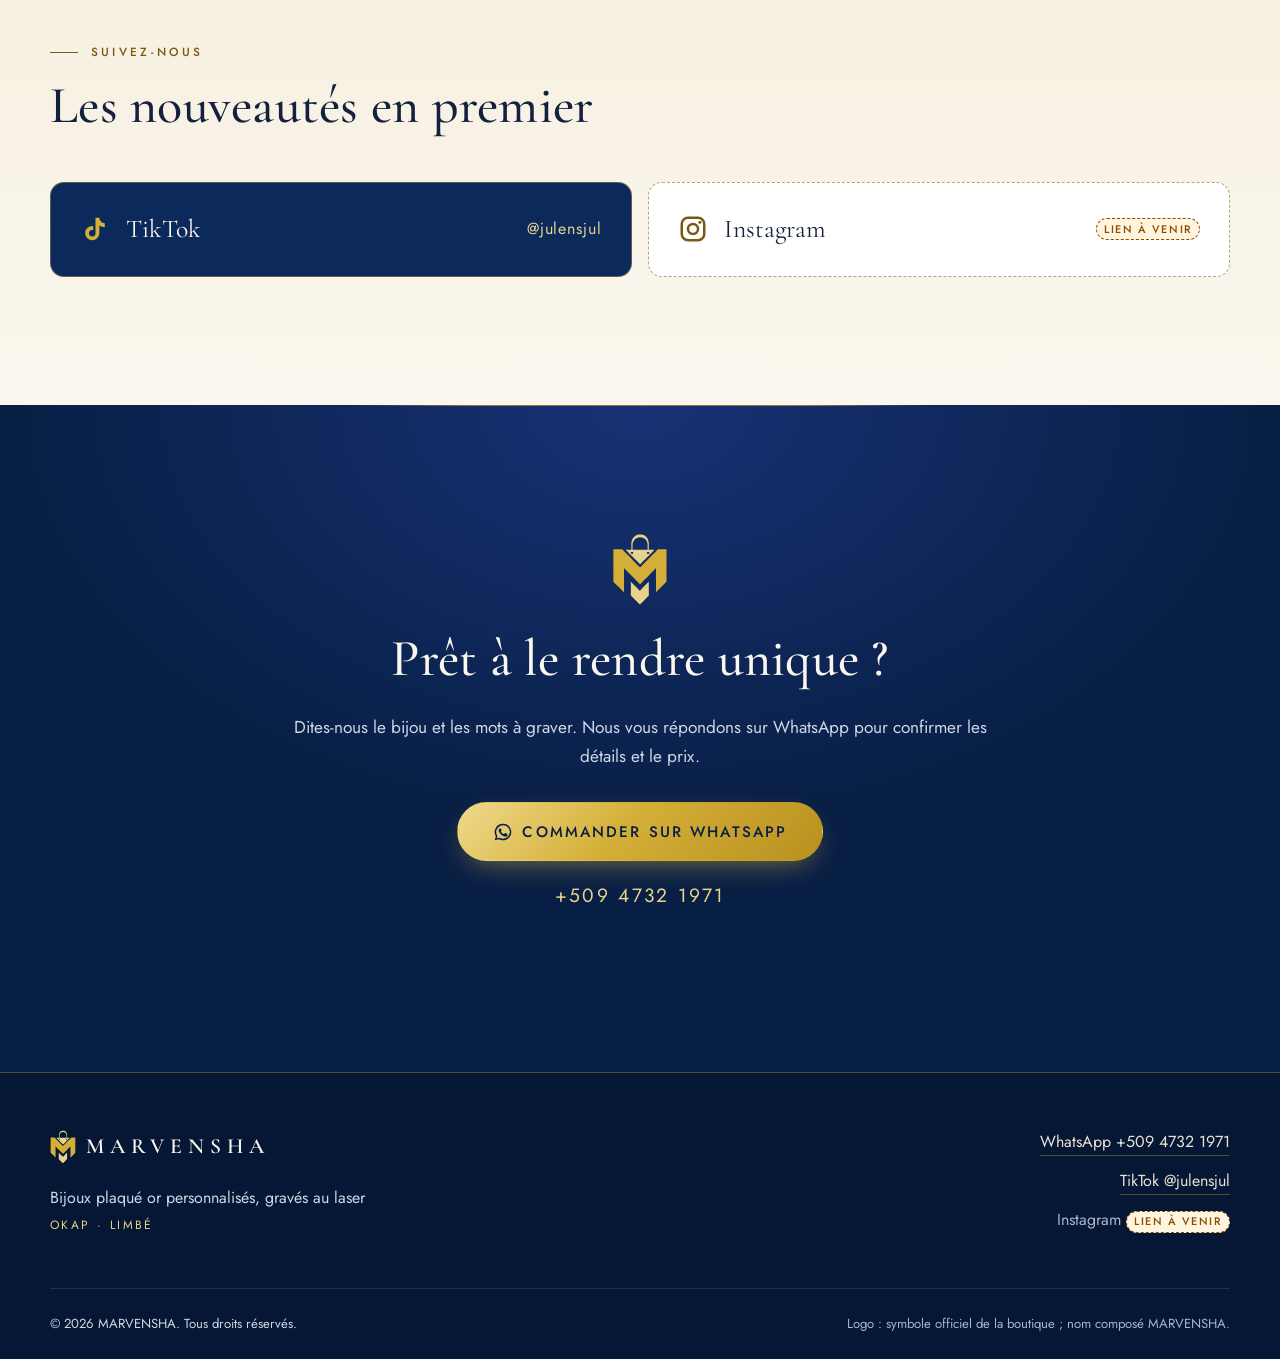
==== commit dfa764fe: "Add collection and our story pages, and remove the draft banner. The photo collection now has its ow" ====
--- a/index.html
+++ b/index.html
@@ -55,10 +55,6 @@
 
 <a class="skip-link" href="#main" data-i18n="skip">Aller au contenu</a>
 
-<div class="draft-banner" role="note">
-  <span data-i18n="draft">Aperçu brouillon — les éléments provisoires sont marqués</span> <span class="ph-tag" data-i18n="ph">À compléter</span>
-</div>
-
 <header class="site-header">
   <div class="container header-inner">
     <a class="brand" href="#top">
@@ -67,8 +63,9 @@
     </a>
     <nav class="main-nav" aria-label="Menu">
       <ul class="nav-list">
-        <li><a href="#collection" data-i18n="nav_collection">Collection</a></li>
+        <li><a href="collection.html" data-i18n="nav_collection">Collection</a></li>
         <li><a href="#catalog" data-i18n="nav_catalog">Catalogue</a></li>
+        <li><a href="our-story.html" data-i18n="nav_story">Notre histoire</a></li>
         <li><a href="#videos" data-i18n="nav_videos">Vidéos</a></li>
         <li><a href="#engraving" data-i18n="nav_engraving">Gravure</a></li>
         <li><a href="#locations" data-i18n="nav_locations">Où nous trouver</a></li>
@@ -111,7 +108,7 @@
         <a class="btn btn-gold wa-link" href="https://wa.me/50947321971" target="_blank" rel="noopener">
           <svg class="btn-icon" aria-hidden="true"><use href="#wa-icon"/></svg><span data-i18n="cta_order">Commander sur WhatsApp</span>
         </a>
-        <a class="link-quiet" href="#collection" data-i18n="hero_secondary">Voir la collection</a>
+        <a class="link-quiet" href="collection.html" data-i18n="hero_secondary">Voir la collection</a>
       </div>
       <p class="hero-phone">WhatsApp : <a class="wa-link" href="https://wa.me/50947321971" target="_blank" rel="noopener">+509 4732 1971</a></p>
     </div>
@@ -149,6 +146,7 @@
         <p class="eyebrow eyebrow-dark" data-i18n="cat_eyebrow">Le catalogue</p>
         <h2 id="catalog-title" data-i18n="cat_title">Les pièces en photo</h2>
         <p class="section-sub" data-i18n="cat_sub">Des modèles gravés au laser, dans leur écrin. Le texte se personnalise : envoyez-nous le prénom ou la phrase sur WhatsApp.</p>
+        <p class="section-more"><a href="collection.html" data-i18n="col_page_link">Voir toute la collection</a></p>
       </div>
       <ul class="catalog-grid" id="catalog-grid"></ul>
     </div>
--- a/styles.css
+++ b/styles.css
@@ -72,6 +72,21 @@
 .section{padding:clamp(4.5rem,10vw,8rem) 0;position:relative}
 .section-head{max-width:640px;margin-bottom:3rem}
 .section-sub{color:var(--ink-soft);font-size:1.02rem}
+.section-more{margin:1.25rem 0 0}
+.section-more a{color:var(--navy-800);font-size:.82rem;letter-spacing:.14em;text-transform:uppercase;text-decoration:none;border-bottom:1px solid var(--gold)}
+.section-more a:hover{color:var(--gold-ink)}
+.page-hero{background:radial-gradient(80% 80% at 0% 0%,rgba(31,58,138,.55),transparent 55%),var(--navy-900);color:var(--cream);padding:clamp(3.2rem,8vw,5.5rem) 0}
+.page-hero h1{font-size:clamp(2.6rem,7vw,4.4rem);color:var(--cream);margin:0}
+.page-hero h1 em{color:var(--gold-soft)}
+.page-hero .section-sub{color:#CFD6E6;max-width:38rem}
+.story{background:var(--cream)}
+.story-grid{display:grid;gap:2rem;align-items:center}
+.story-photo{margin:0}
+.story-photo img{width:100%;height:auto;aspect-ratio:4/5;object-fit:cover;object-position:center 12%;border-radius:20px;box-shadow:0 30px 60px -35px rgba(11,42,91,.55)}
+.story-kicker{margin:0 0 .2rem;font-family:var(--serif);font-size:2rem;color:var(--navy-800)}
+.story-role{margin:0 0 1.2rem;font-size:.78rem;letter-spacing:.18em;text-transform:uppercase;color:var(--gold-ink);font-weight:500}
+.story-copy p{color:var(--ink-soft);font-size:1.08rem}
+@media (min-width:900px){.story-grid{grid-template-columns:.8fr 1.2fr;gap:4.5rem;align-items:center}}
 .section-head-light h2{color:var(--cream)} .section-head-light .section-sub{color:#CFD6E6}
 .section + .section::before{content:"";position:absolute;top:0;left:50%;transform:translateX(-50%);width:min(560px,70%);height:1px;background:var(--hair);opacity:.6}
 
@@ -315,7 +330,8 @@
 .cat-body h3{margin:0;font-size:1.55rem;color:var(--navy-800)}
 .cat-body p{margin:0;color:var(--ink-soft)}
 .cat-body .btn-wa{margin-top:.4rem}
-@media (min-width:980px){.nav-list{gap:1.25rem}.nav-list a{letter-spacing:.12em}}
+@media (min-width:980px){.nav-list{gap:.85rem}.nav-list a{letter-spacing:.08em;font-size:.74rem}}
+@media (min-width:1180px){.nav-list{gap:1.35rem}.nav-list a{letter-spacing:.12em;font-size:.82rem}}
 /* Video play/pause icon swap */
 .video-play .i-pause{display:none}
 .video-card.is-playing .video-play .i-play{display:none}
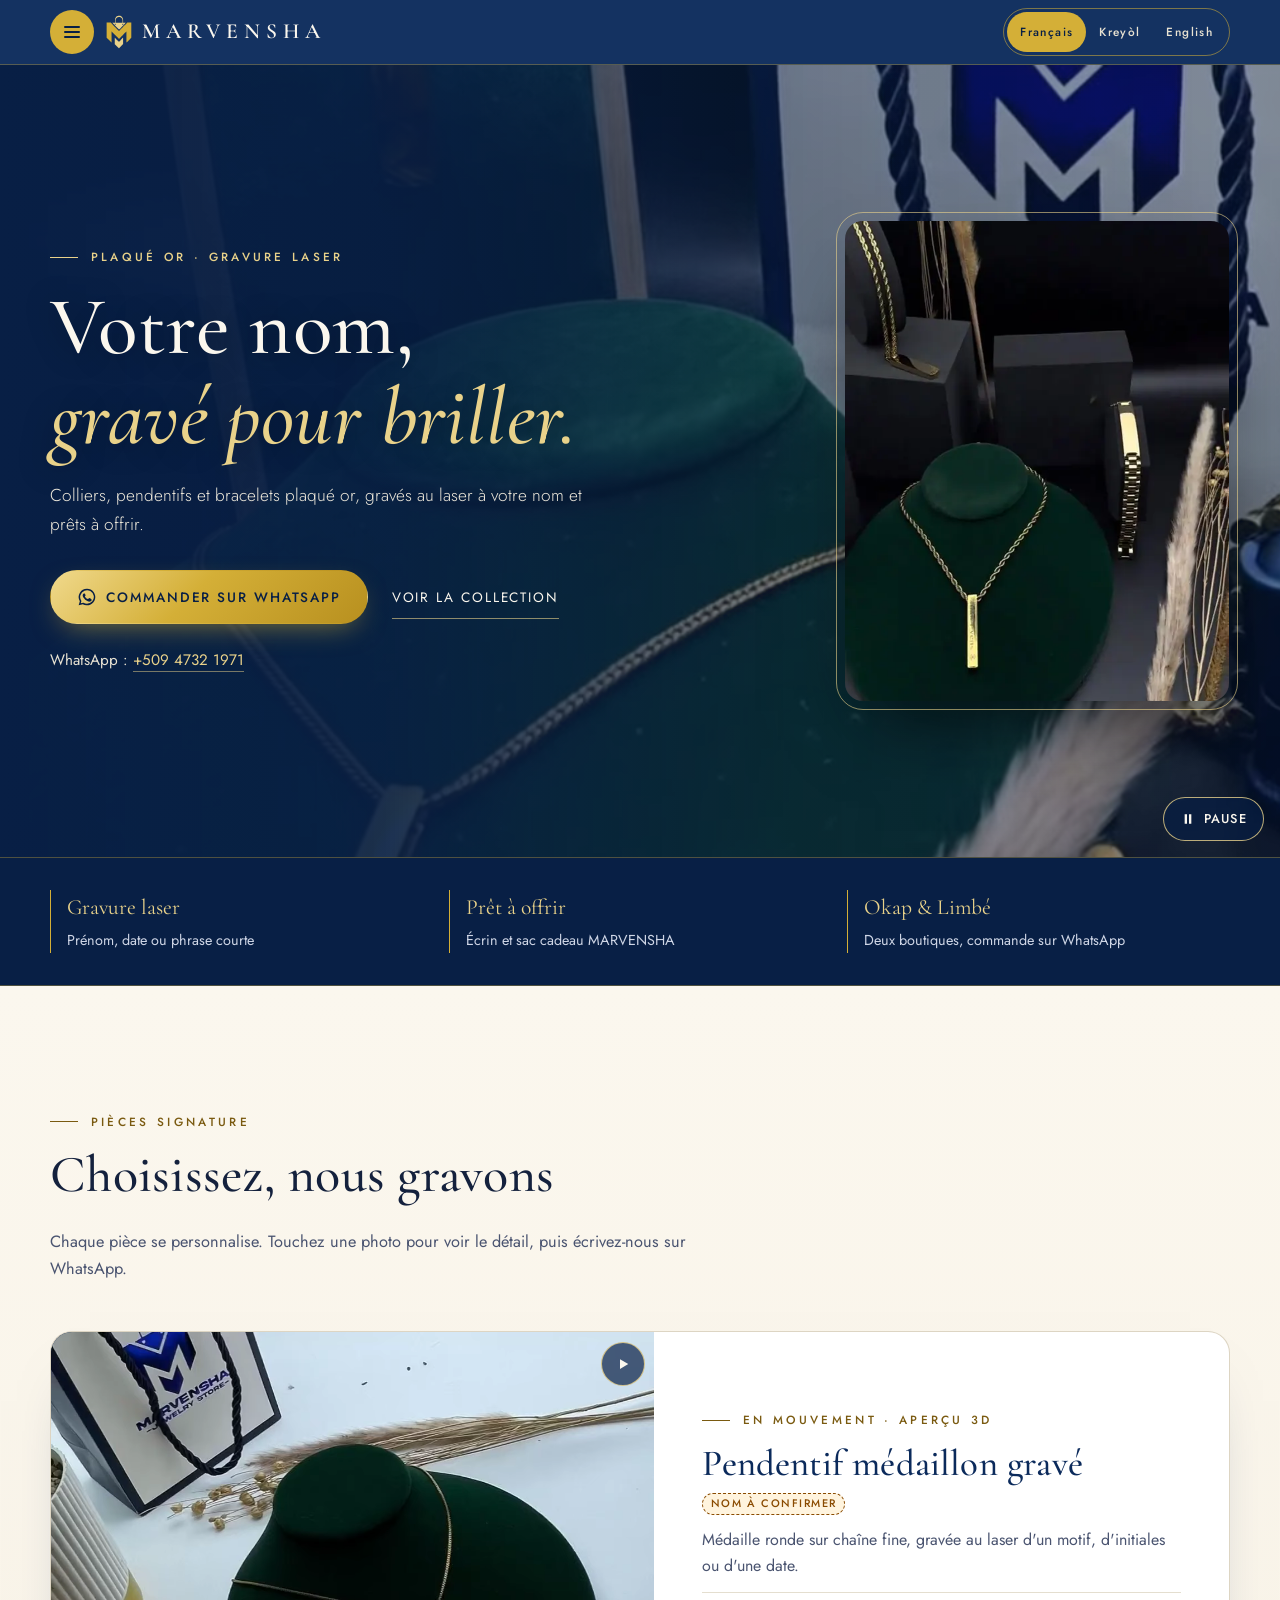
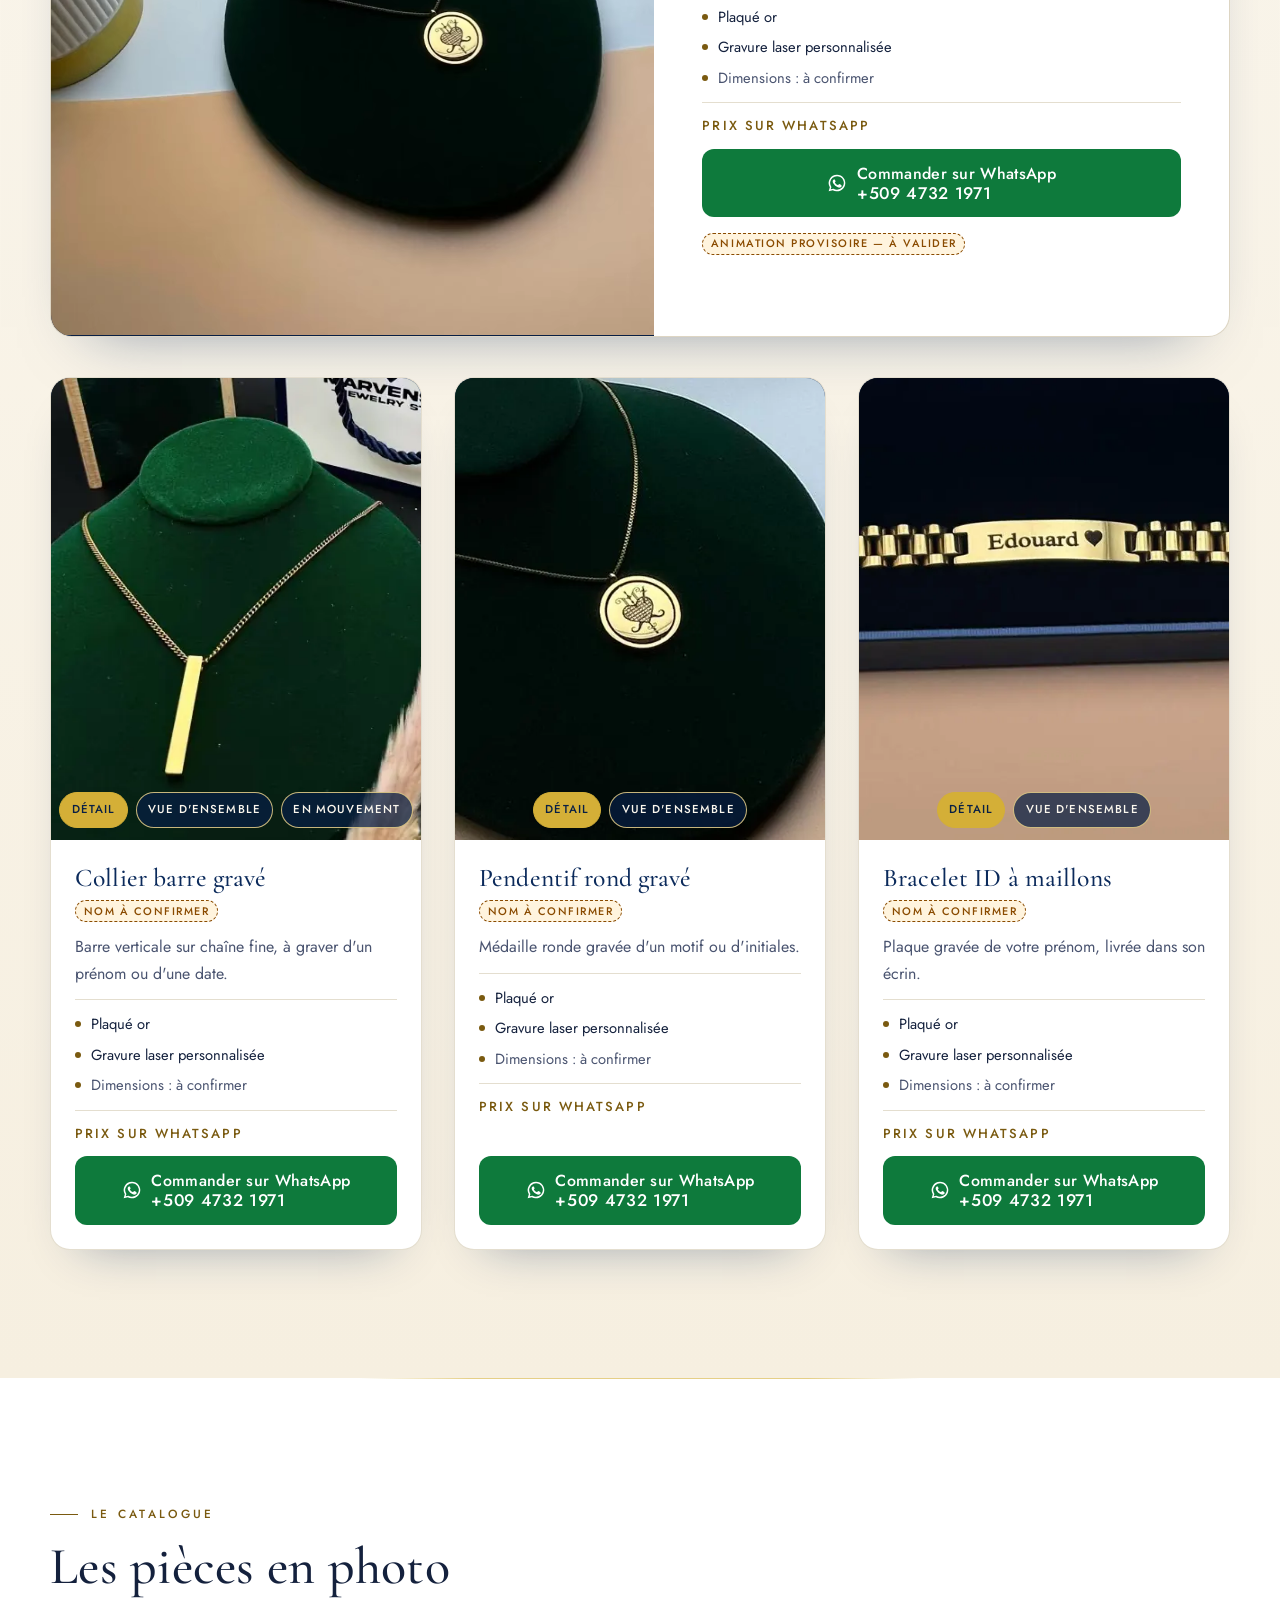
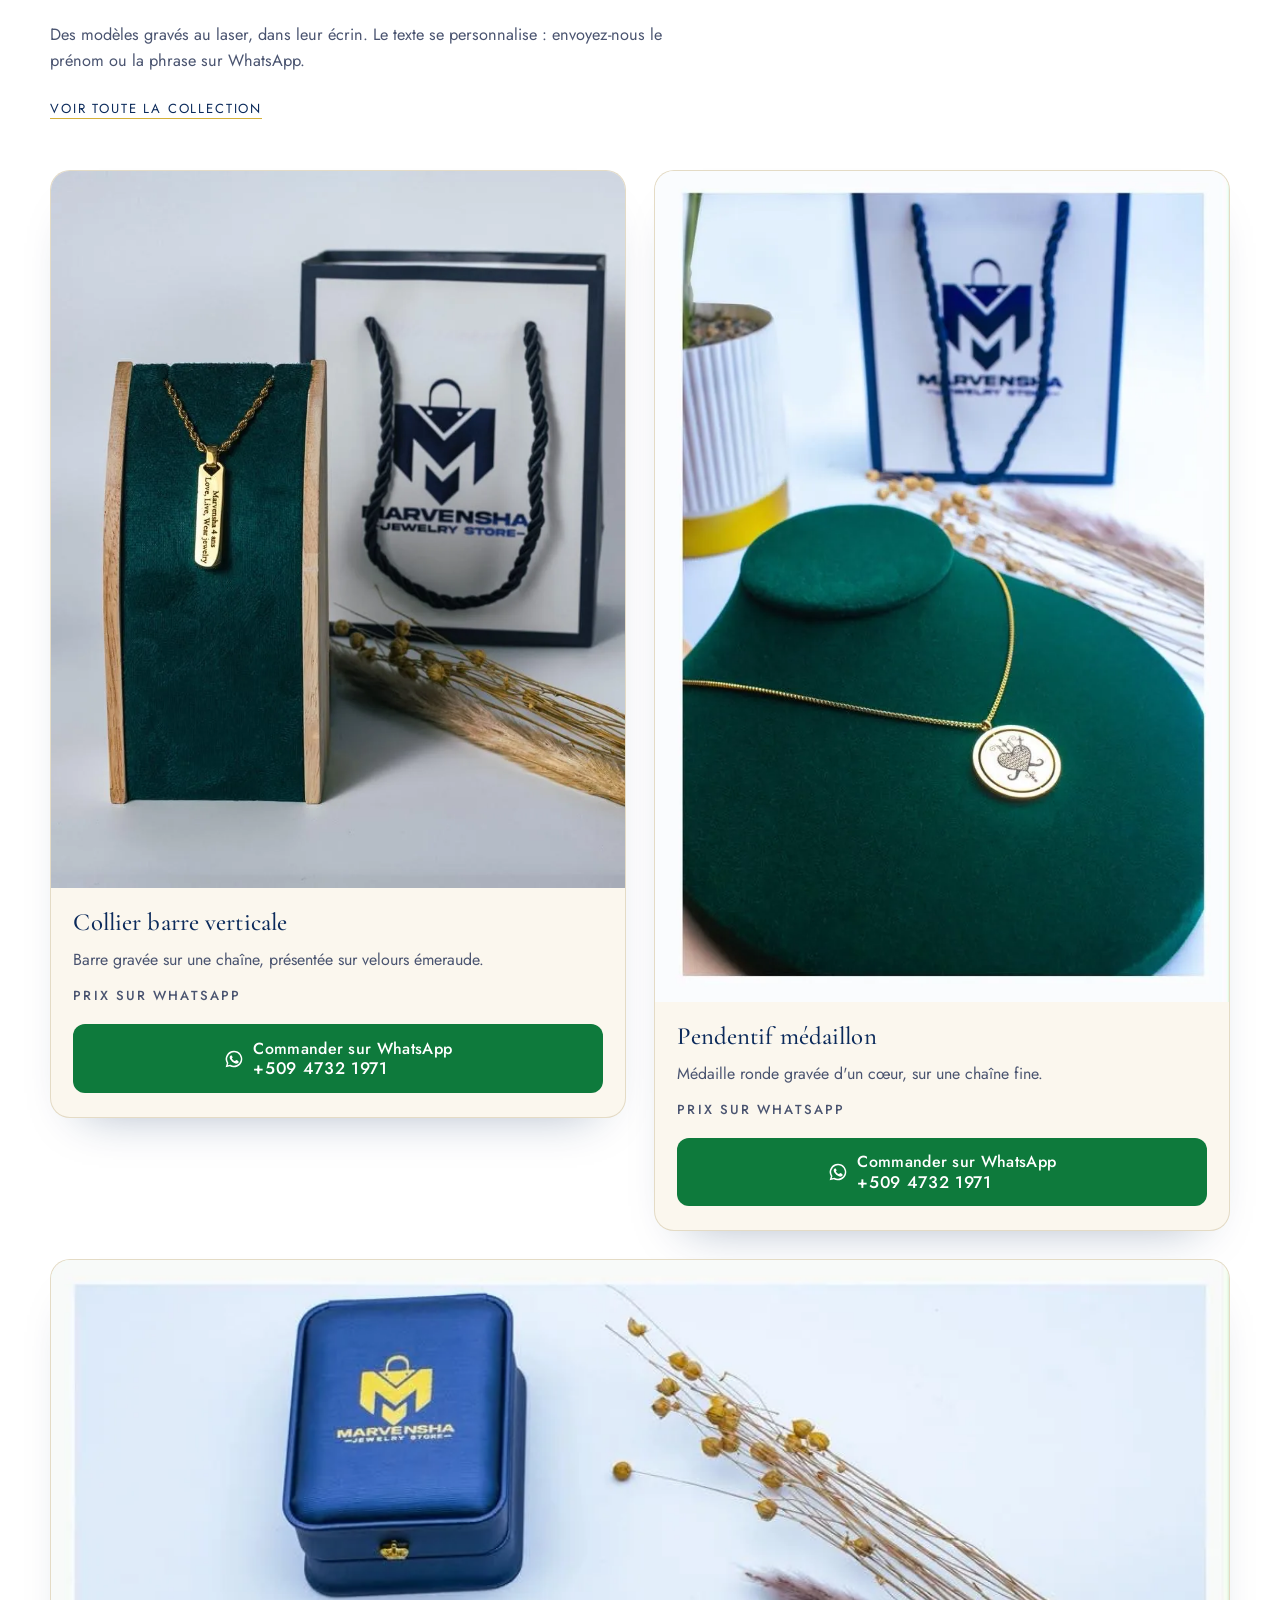
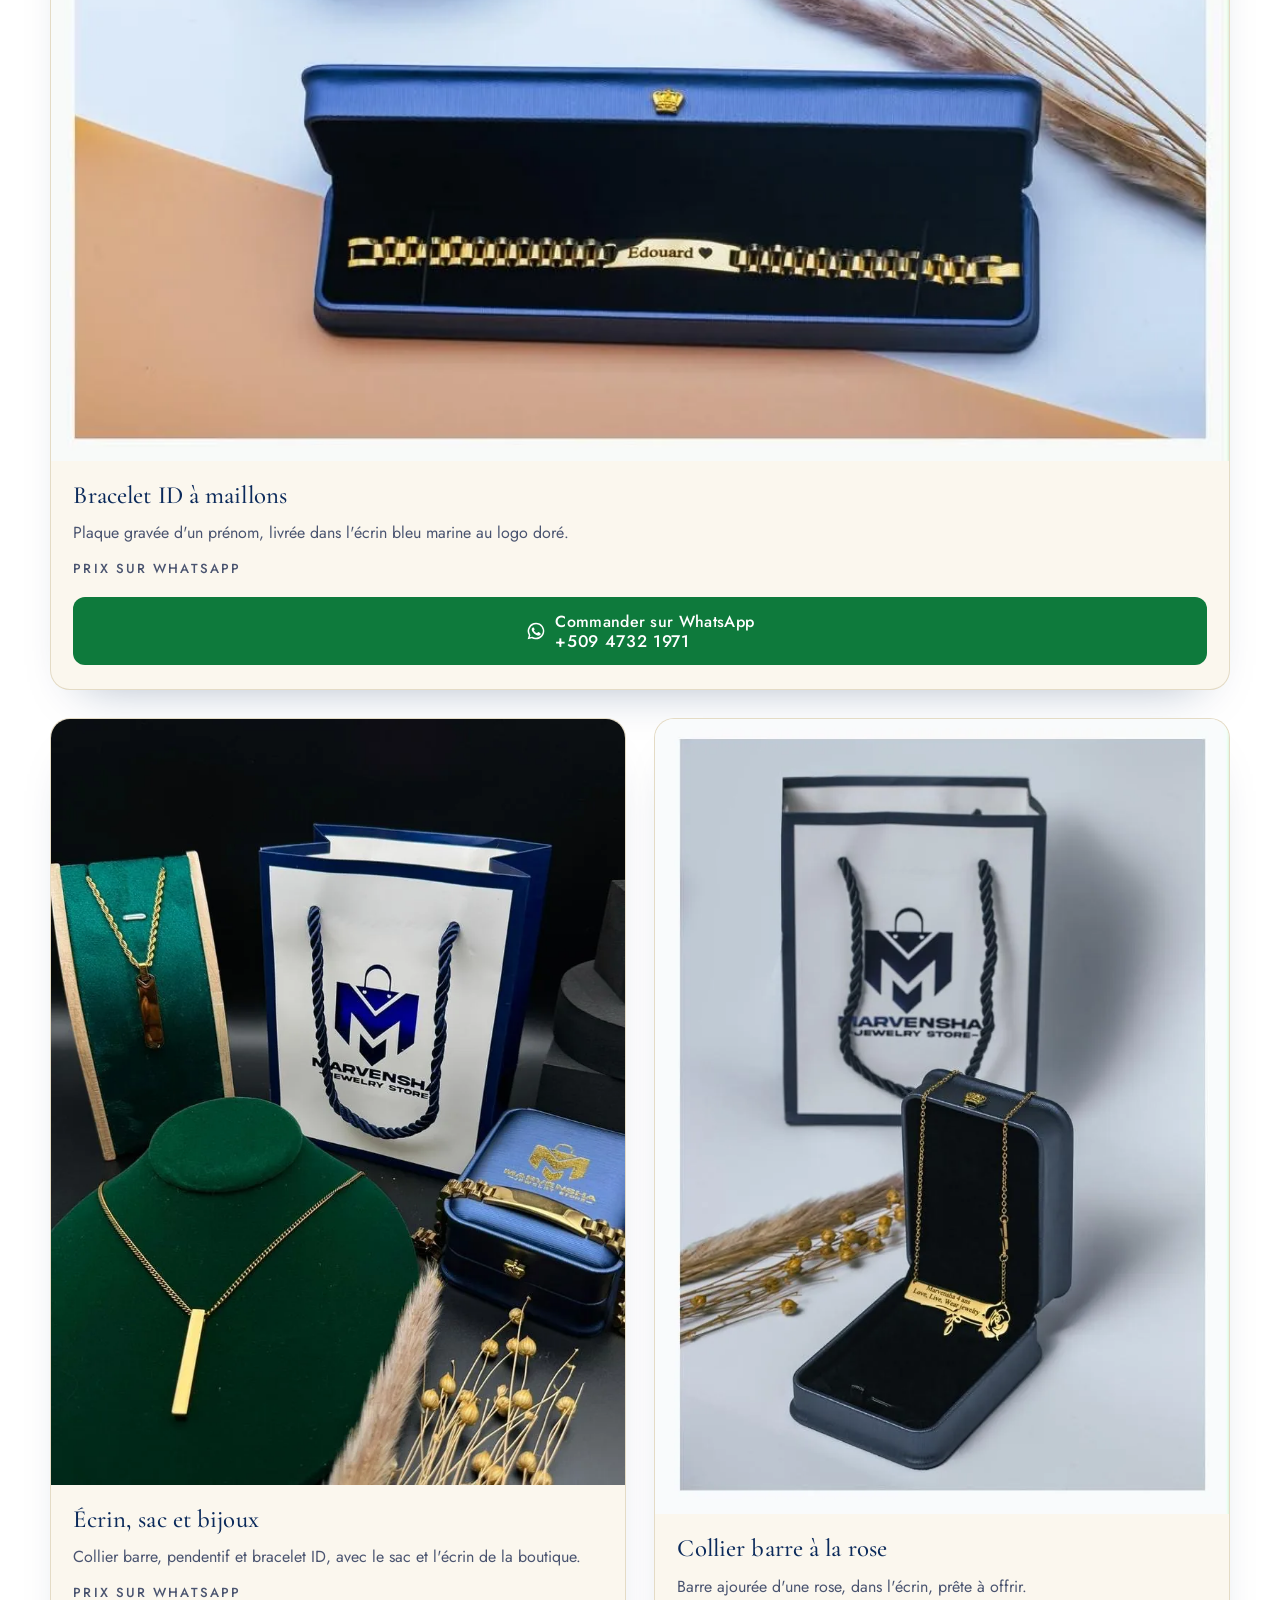
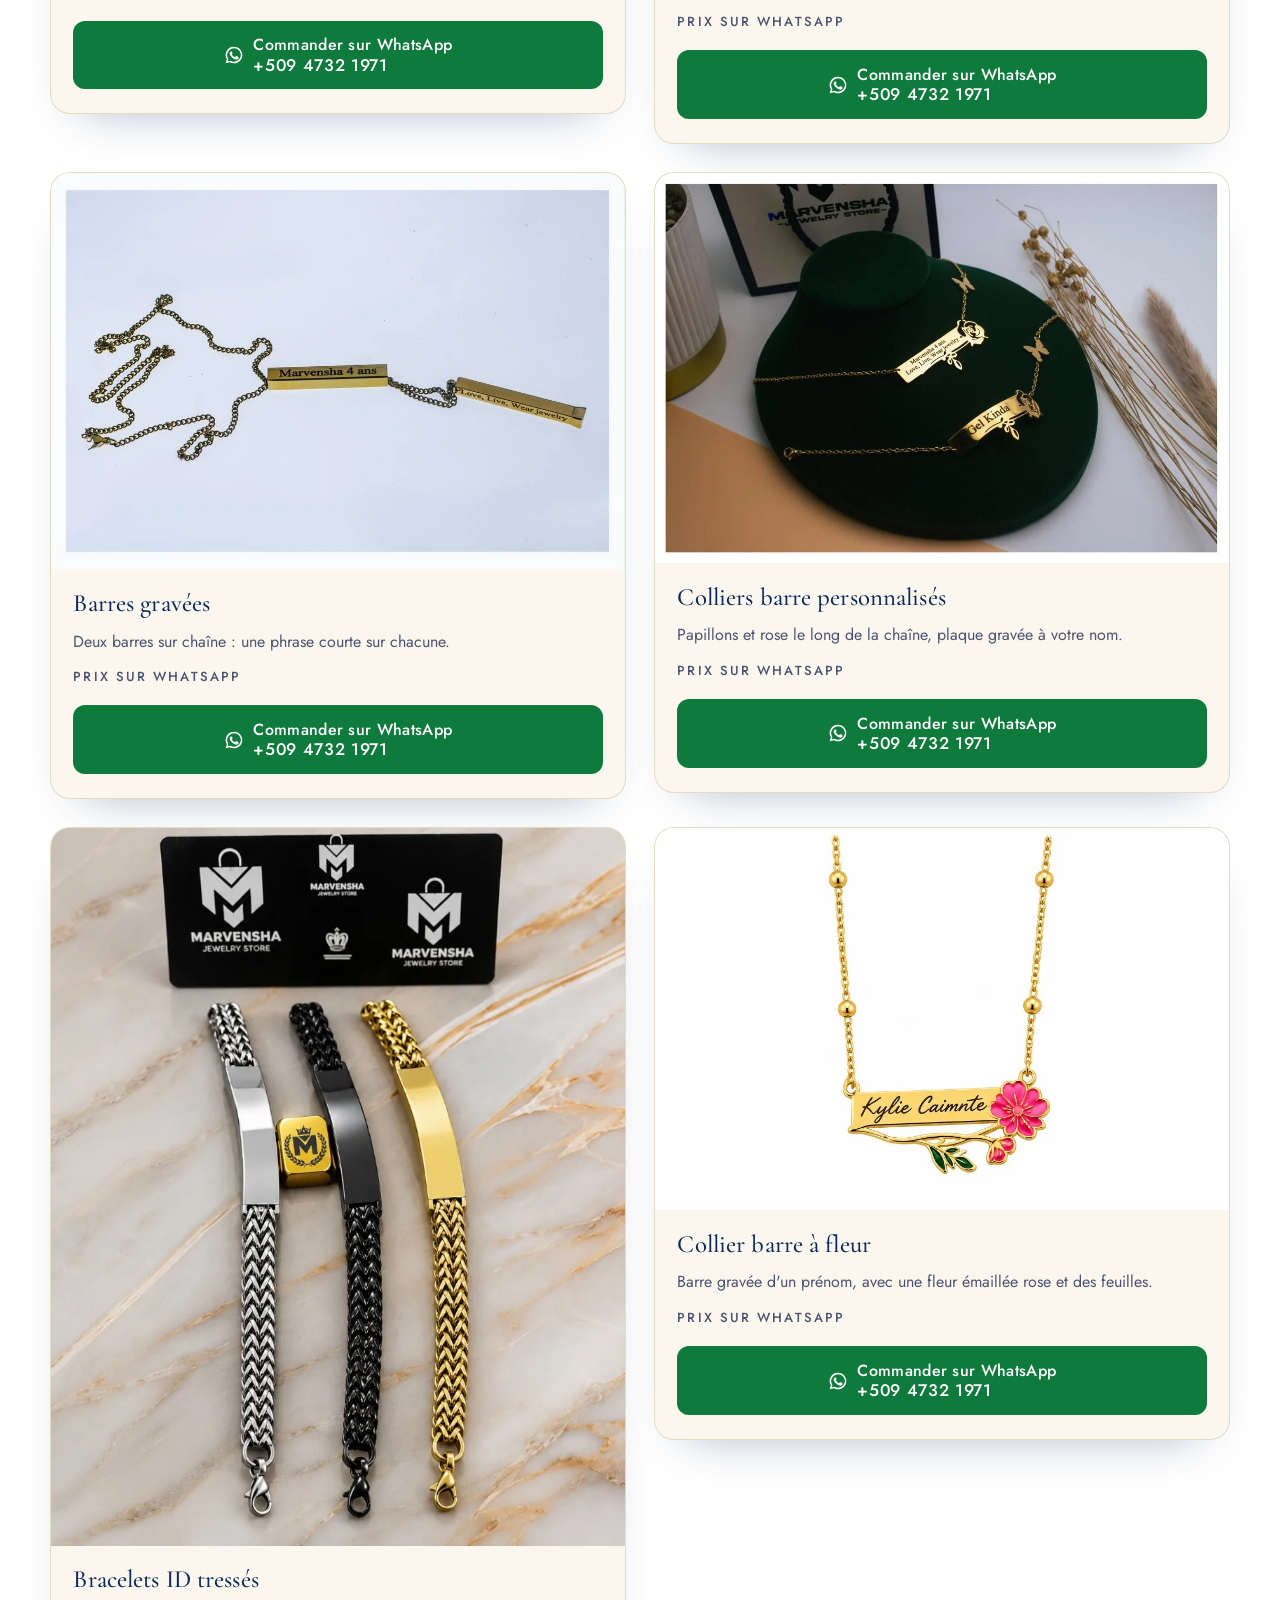
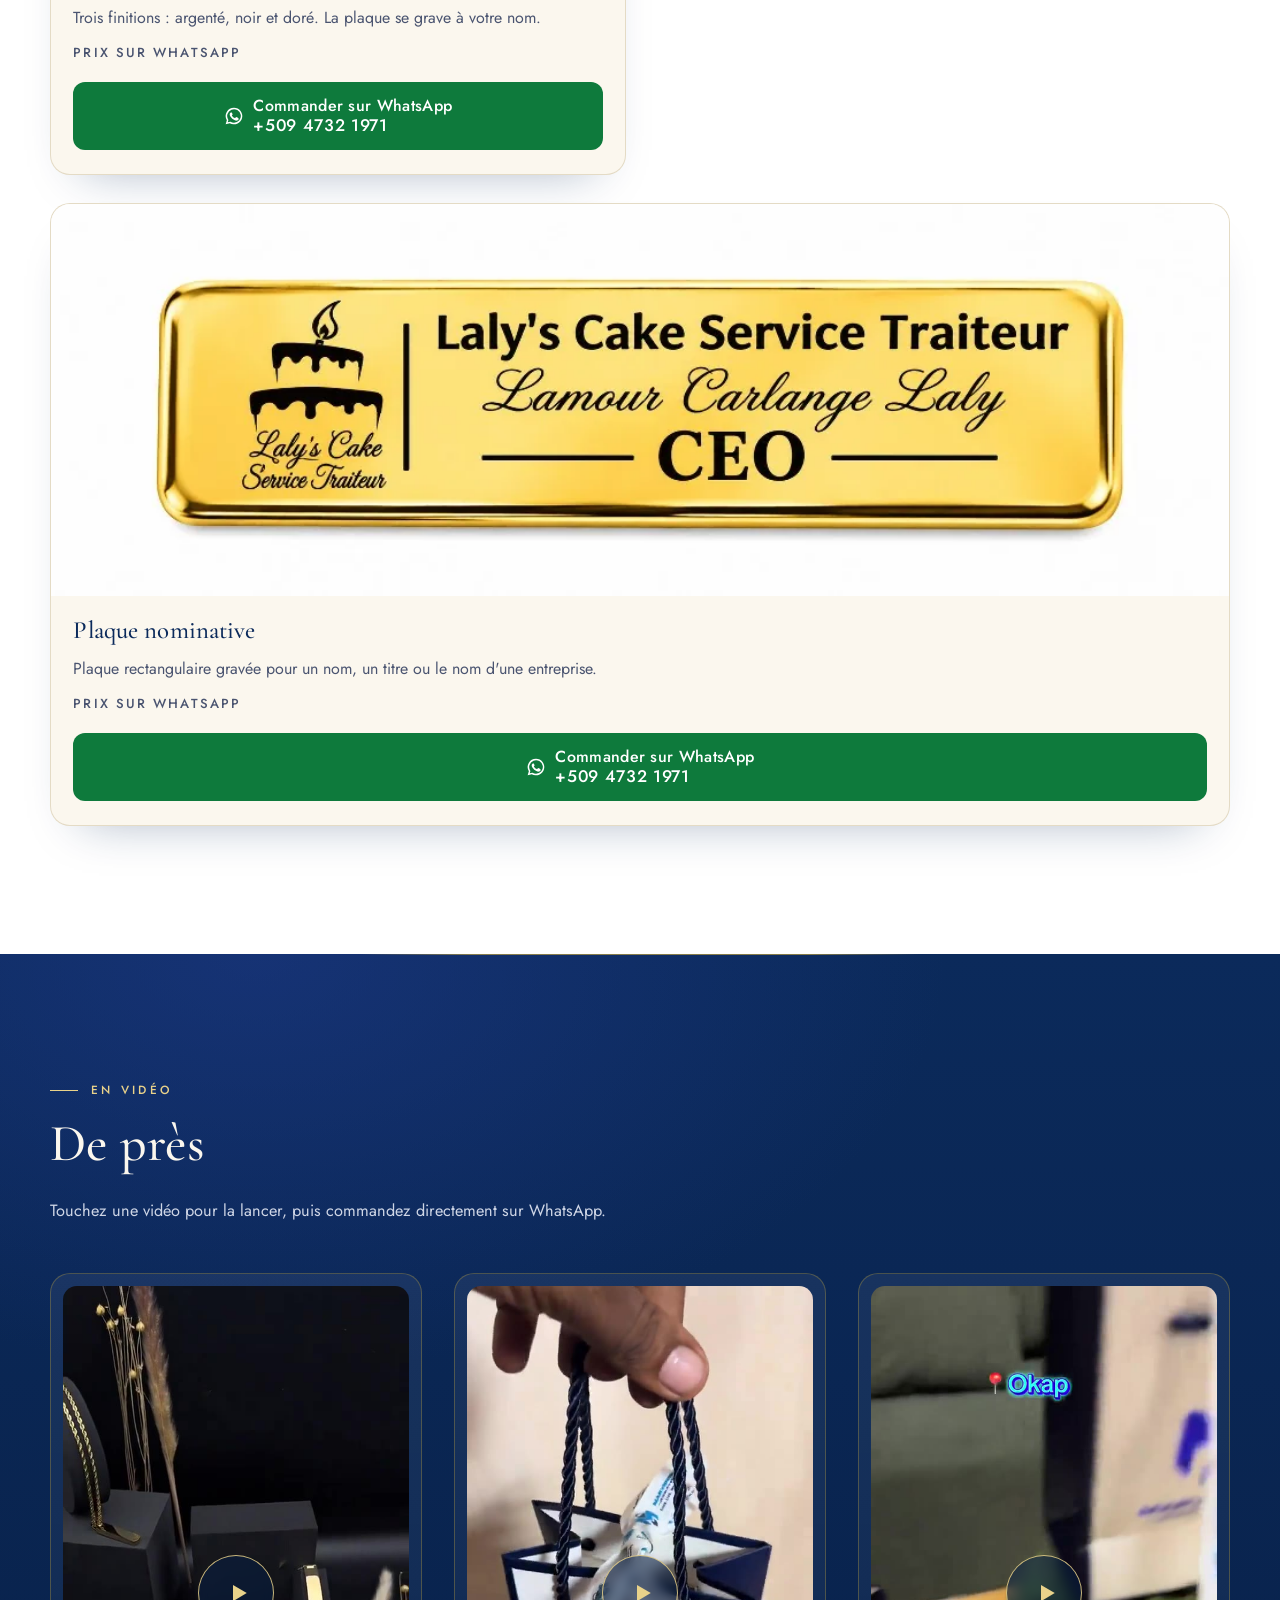
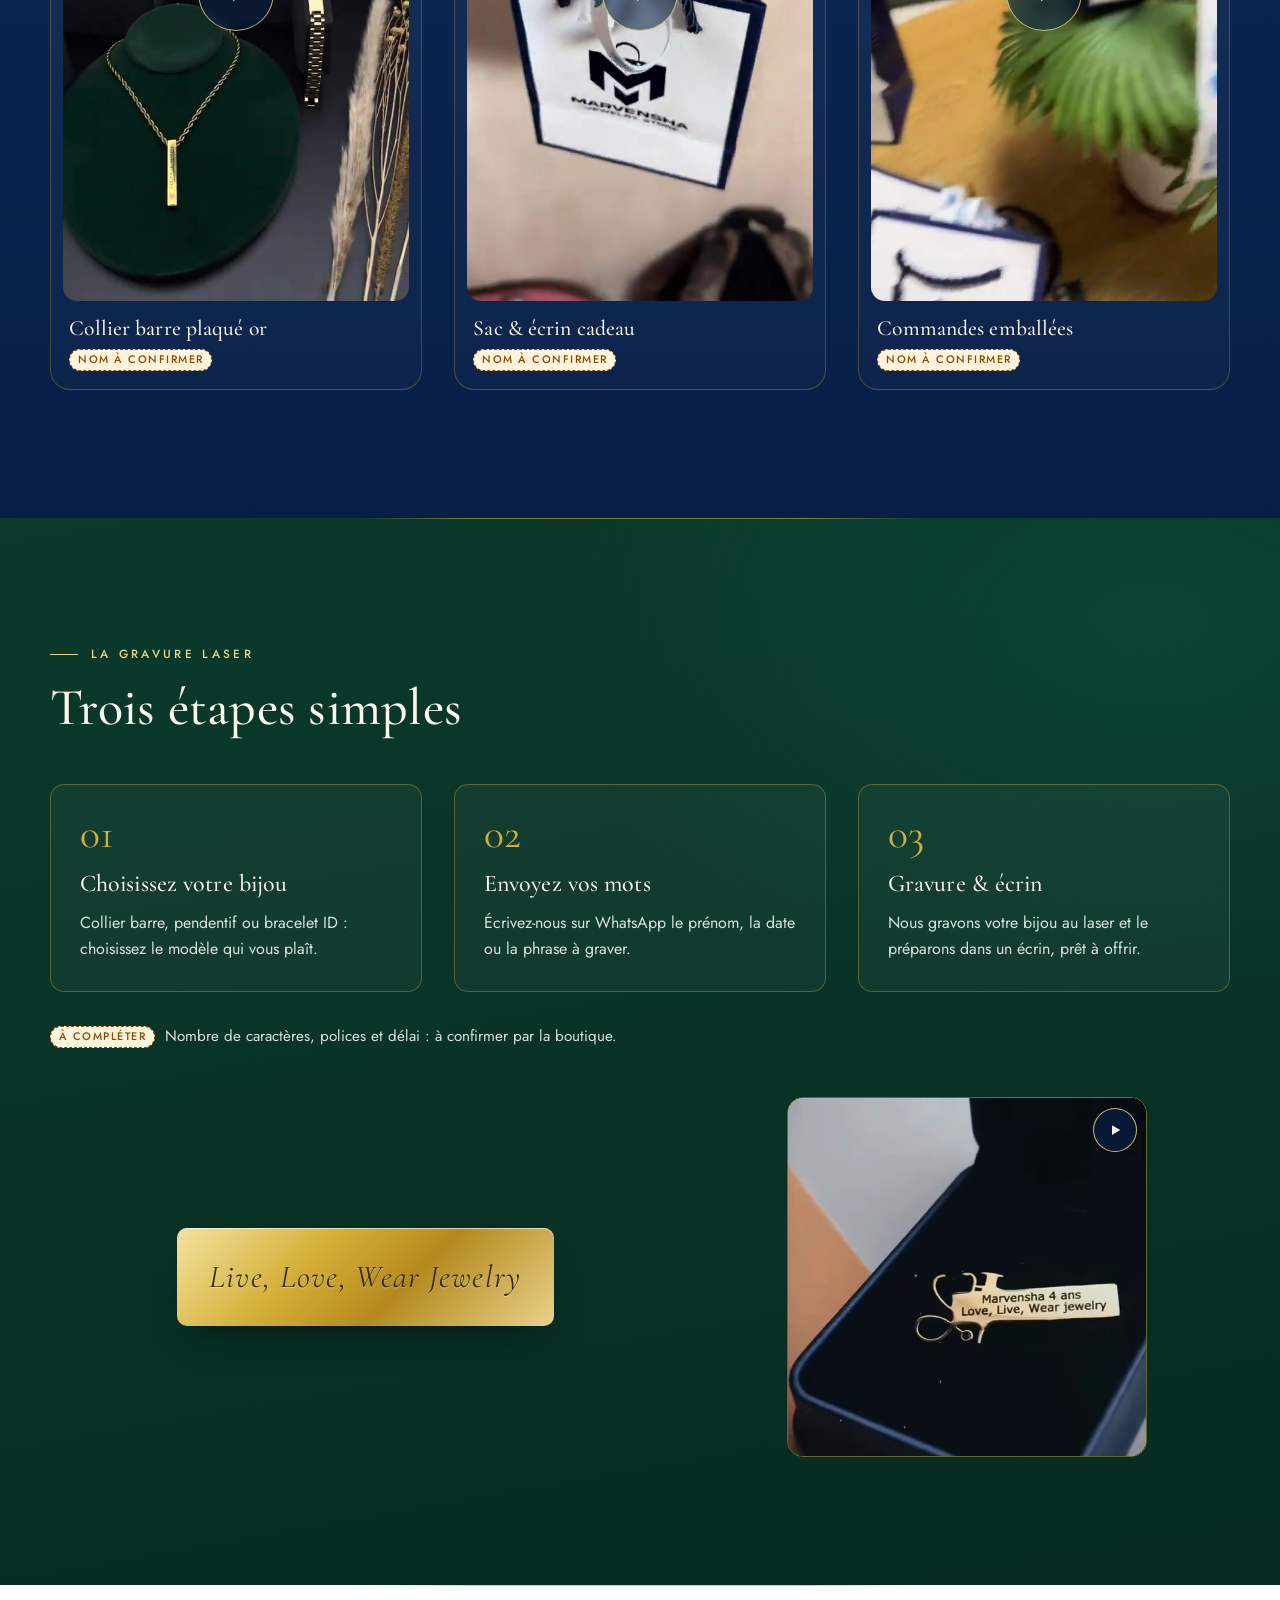
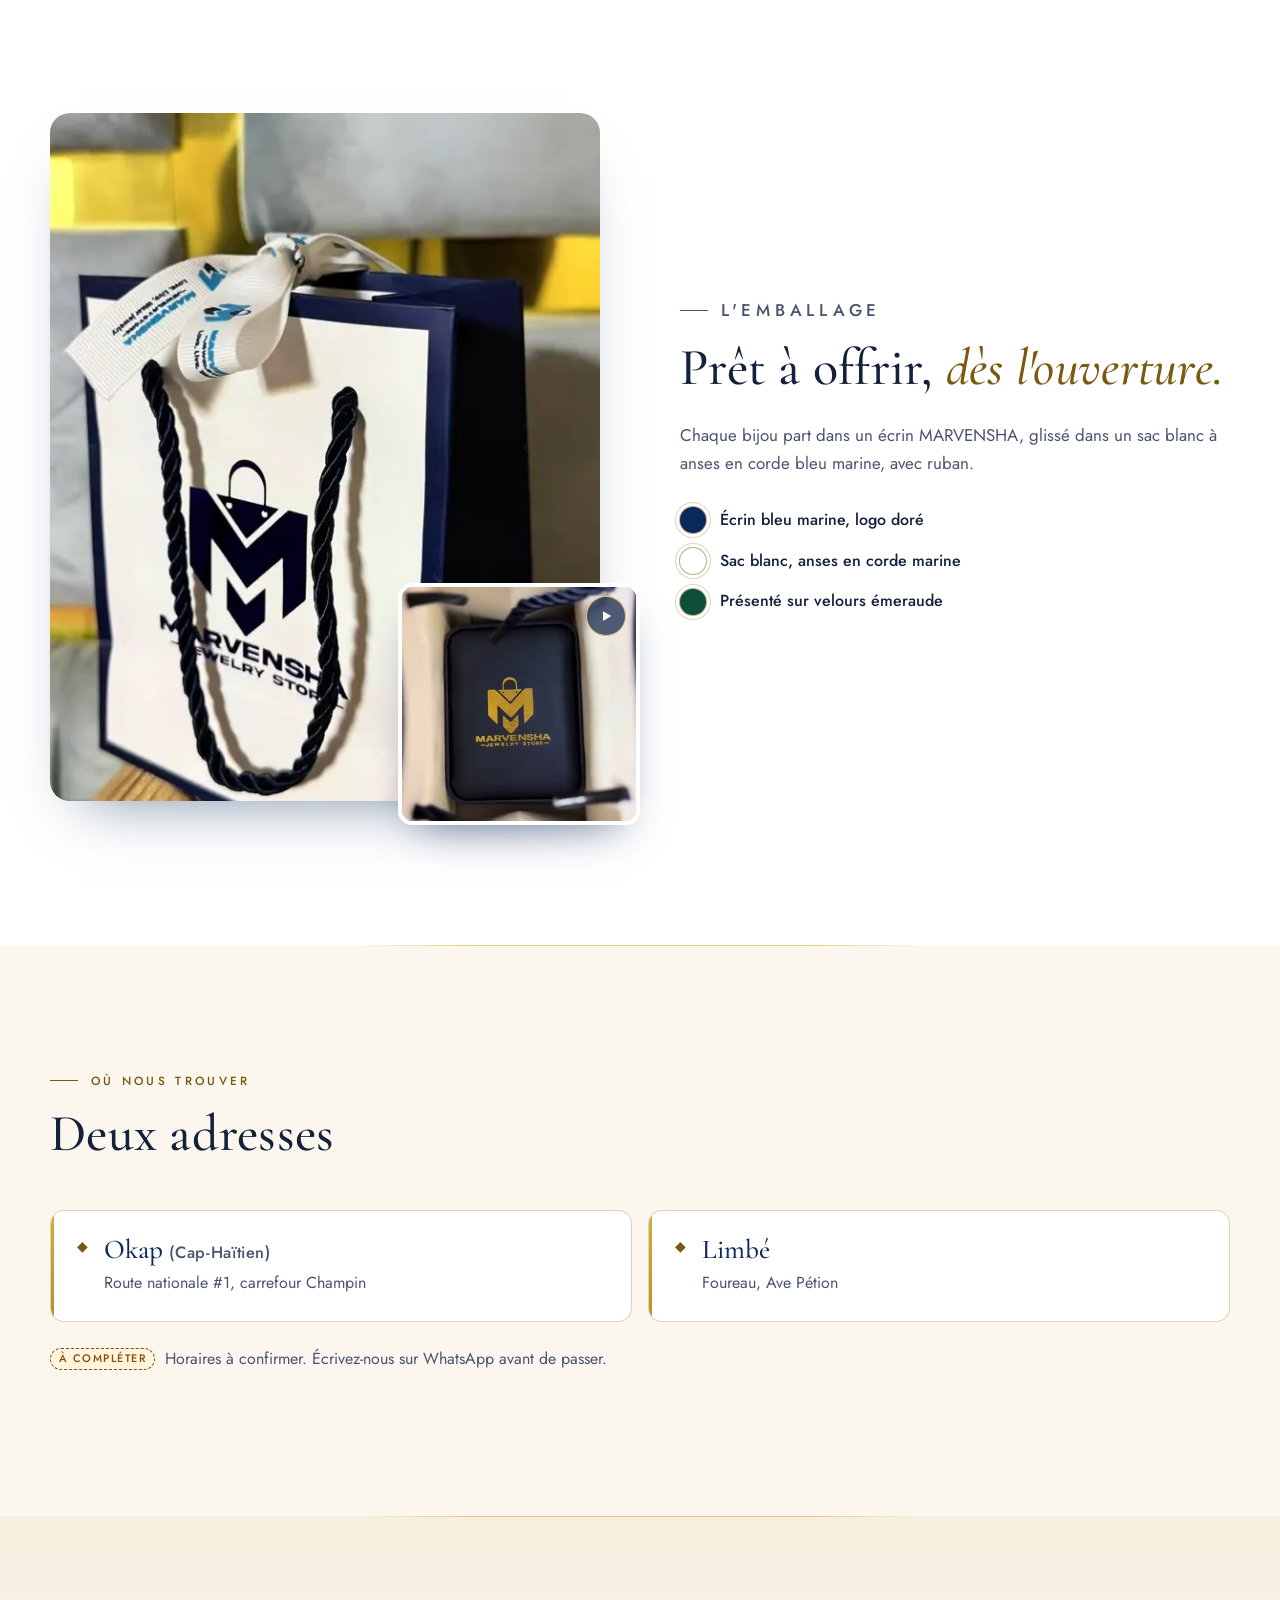
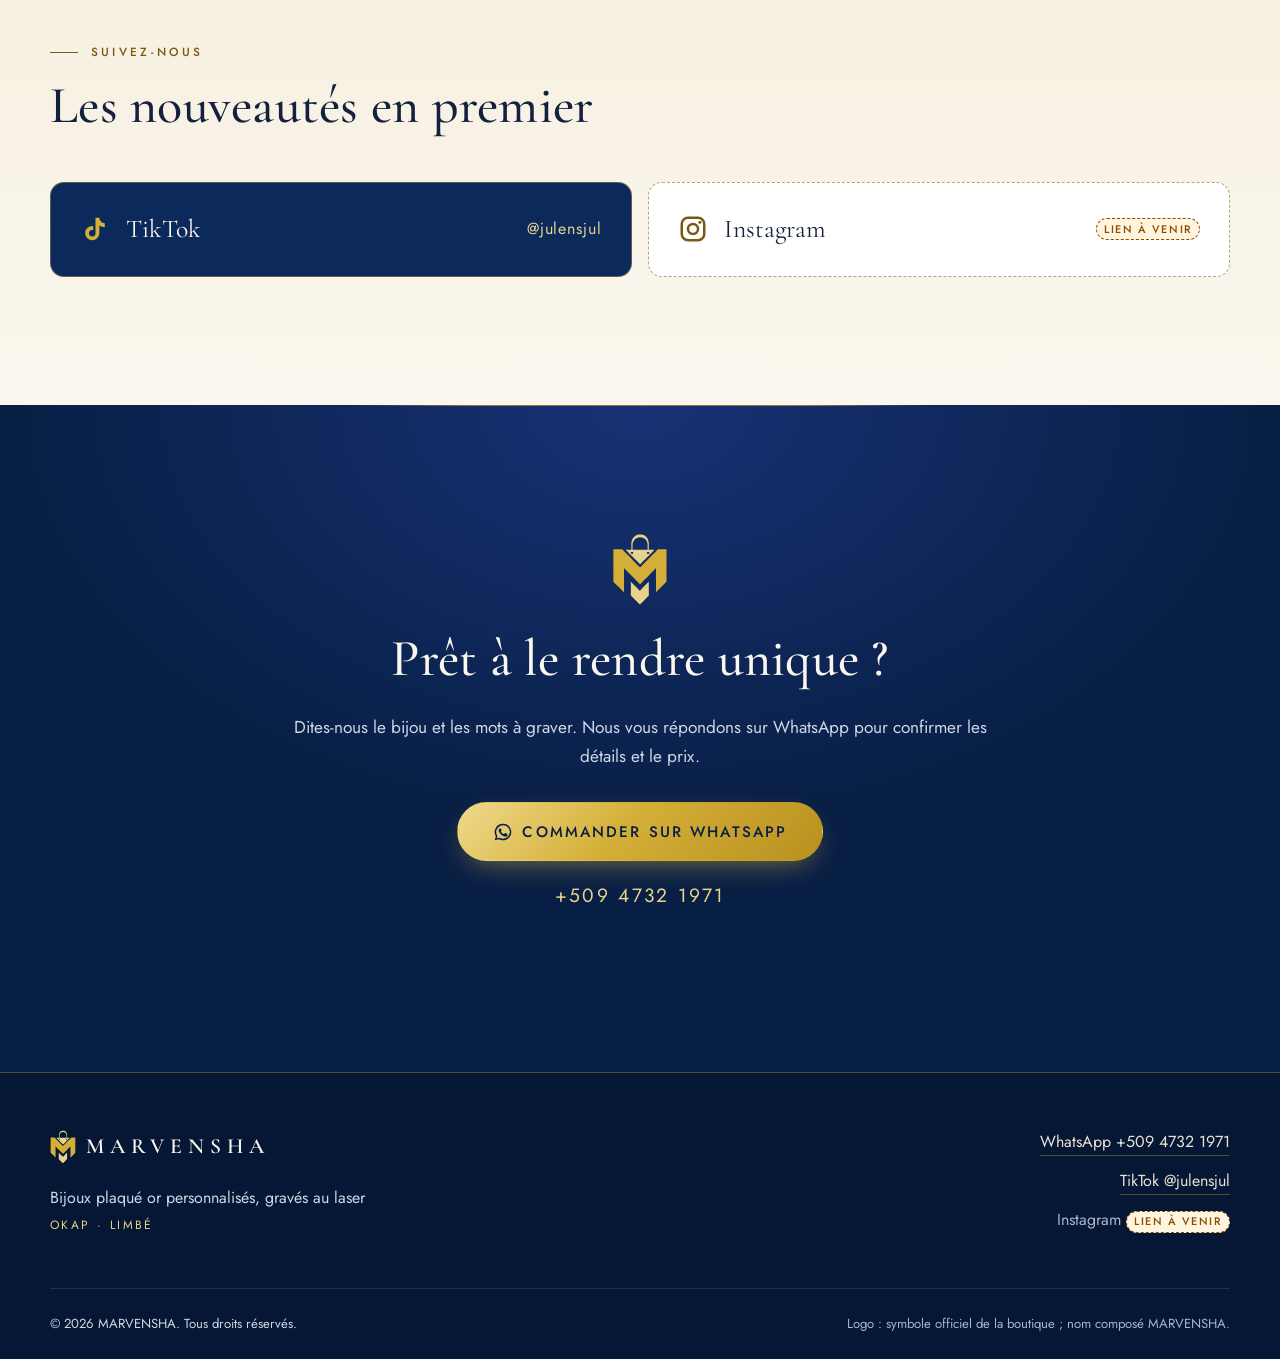
==== commit de335849: "Replace the header links with a left-side menu. A gold button opens a stack of pills on the left. Ea" ====
--- a/index.html
+++ b/index.html
@@ -57,27 +57,38 @@
 
 <header class="site-header">
   <div class="container header-inner">
-    <a class="brand" href="#top">
-      <img class="brand-mark" src="media/brand/marvensha_mark_gold.svg" width="26" height="34" alt="">
-      <span class="brand-word" data-brand>MARVENSHA</span>
-    </a>
-    <nav class="main-nav" aria-label="Menu">
-      <ul class="nav-list">
+    <div class="header-start">
+      <button type="button" class="menu-open" aria-expanded="false" aria-controls="site-menu" data-i18n-aria="menu_open" aria-label="Menu">
+        <span class="menu-glyph" aria-hidden="true"></span>
+      </button>
+      <a class="brand" href="#top">
+        <img class="brand-mark" src="media/brand/marvensha_mark_gold.svg" width="26" height="34" alt="">
+        <span class="brand-word" data-brand>MARVENSHA</span>
+      </a>
+    </div>
+    <div class="lang-switch" role="group" aria-label="Langue · Lang · Language">
+      <button type="button" data-lang="fr" lang="fr" aria-pressed="true"><span class="lang-long">Français</span><span class="lang-short" aria-hidden="true">FR</span></button>
+      <button type="button" data-lang="ht" lang="ht" aria-pressed="false"><span class="lang-long">Kreyòl</span><span class="lang-short" aria-hidden="true">KR</span></button>
+      <button type="button" data-lang="en" lang="en" aria-pressed="false"><span class="lang-long">English</span><span class="lang-short" aria-hidden="true">EN</span></button>
+    </div>
+  </div>
+</header>
+
+<div id="site-menu" class="site-menu" hidden>
+  <div class="site-menu-panel">
+    <button type="button" class="menu-close" data-i18n-aria="menu_close" aria-label="Fermer"><span aria-hidden="true">×</span></button>
+    <nav aria-label="Menu">
+      <ul class="menu-pills">
+        <li><a href="index.html" data-i18n="nav_home" aria-current="page">Accueil</a></li>
         <li><a href="collection.html" data-i18n="nav_collection">Collection</a></li>
-        <li><a href="#catalog" data-i18n="nav_catalog">Catalogue</a></li>
         <li><a href="our-story.html" data-i18n="nav_story">Notre histoire</a></li>
         <li><a href="#videos" data-i18n="nav_videos">Vidéos</a></li>
         <li><a href="#engraving" data-i18n="nav_engraving">Gravure</a></li>
         <li><a href="#locations" data-i18n="nav_locations">Où nous trouver</a></li>
       </ul>
     </nav>
-    <div class="lang-switch" role="group" aria-label="Langue · Lang · Language">
-      <button type="button" data-lang="fr" lang="fr" aria-pressed="true"><span class="lang-long">Français</span><span class="lang-short" aria-hidden="true">FR</span></button>
-      <button type="button" data-lang="ht" lang="ht" aria-pressed="false"><span class="lang-long">Kreyòl</span><span class="lang-short" aria-hidden="true">KR</span></button>
-      <button type="button" data-lang="en" lang="en" aria-pressed="false"><span class="lang-long">English</span><span class="lang-short" aria-hidden="true">EN</span></button>
-    </div>
   </div>
-</header>
+</div>
 
 <main id="main">
 
--- a/styles.css
+++ b/styles.css
@@ -42,12 +42,20 @@
 .brand{display:inline-flex;align-items:center;gap:.6rem;text-decoration:none;color:var(--gold)}
 .brand-mark{width:34px;height:34px;color:var(--gold)}
 .brand-word{font-family:var(--serif);font-size:1.35rem;letter-spacing:.28em;font-weight:600;color:var(--cream)}
-.main-nav{display:none}
-.nav-list{display:flex;gap:2rem;list-style:none;margin:0;padding:0}
-.nav-list a{text-decoration:none;font-size:.82rem;letter-spacing:.16em;text-transform:uppercase;color:#E8E2D2;position:relative;padding:.3rem 0}
-.nav-list a::after{content:"";position:absolute;left:0;right:0;bottom:0;height:1px;background:var(--gold);transform:scaleX(0);transition:transform .35s var(--ease)}
-.nav-list a:hover::after,.nav-list a:focus-visible::after{transform:scaleX(1)}
-@media (min-width:980px){.main-nav{display:block}}
+.header-start{display:flex;align-items:center;gap:.75rem;min-width:0}
+.menu-open{width:44px;height:44px;flex:none;border:0;border-radius:999px;background:var(--gold);color:var(--navy-900);cursor:pointer;display:grid;place-items:center}
+.menu-open:hover{transform:translateY(-1px)}
+.menu-glyph{width:16px;height:2px;border-radius:2px;background:var(--navy-900);box-shadow:0 -5px 0 var(--navy-900),0 5px 0 var(--navy-900)}
+.site-menu{position:fixed;inset:0;z-index:90;background:rgba(8,31,69,.35)}
+.site-menu[hidden]{display:none}
+body.menu-is-open{overflow:hidden}
+.site-menu-panel{position:absolute;left:max(1rem,env(safe-area-inset-left));top:7.75rem;display:flex;flex-direction:column;align-items:stretch;gap:.7rem;width:min(280px,calc(100vw - 2rem))}
+@media (min-width:561px){.site-menu-panel{top:4.75rem}}
+.menu-close{align-self:flex-end;width:48px;height:48px;border:0;border-radius:999px;background:var(--gold);color:var(--navy-900);font:500 1.7rem/1 var(--sans);cursor:pointer}
+.menu-pills{list-style:none;margin:0;padding:0;display:flex;flex-direction:column;gap:.65rem}
+.menu-pills a{display:flex;align-items:center;min-height:48px;padding:.7rem 1.15rem;background:#fff;color:var(--navy-900);text-decoration:none;border-radius:999px;font-weight:500;box-shadow:0 10px 24px -16px rgba(11,42,91,.8)}
+.menu-pills a:hover{background:var(--cream)}
+.menu-pills a[aria-current="page"]{box-shadow:inset 0 0 0 2px var(--gold),0 10px 24px -16px rgba(11,42,91,.8)}
 .lang-switch{display:inline-flex;border:1px solid rgba(212,175,55,.55);border-radius:999px;padding:3px}
 .lang-switch button{appearance:none;border:0;background:transparent;color:#E8E2D2;font:500 .74rem/1 var(--sans);letter-spacing:.12em;padding:.55rem .7rem;border-radius:999px;cursor:pointer;min-width:40px;min-height:34px}
 .lang-switch button[aria-pressed="true"]{background:var(--gold);color:var(--navy-900)}
@@ -330,8 +338,6 @@
 .cat-body h3{margin:0;font-size:1.55rem;color:var(--navy-800)}
 .cat-body p{margin:0;color:var(--ink-soft)}
 .cat-body .btn-wa{margin-top:.4rem}
-@media (min-width:980px){.nav-list{gap:.85rem}.nav-list a{letter-spacing:.08em;font-size:.74rem}}
-@media (min-width:1180px){.nav-list{gap:1.35rem}.nav-list a{letter-spacing:.12em;font-size:.82rem}}
 /* Video play/pause icon swap */
 .video-play .i-pause{display:none}
 .video-card.is-playing .video-play .i-play{display:none}
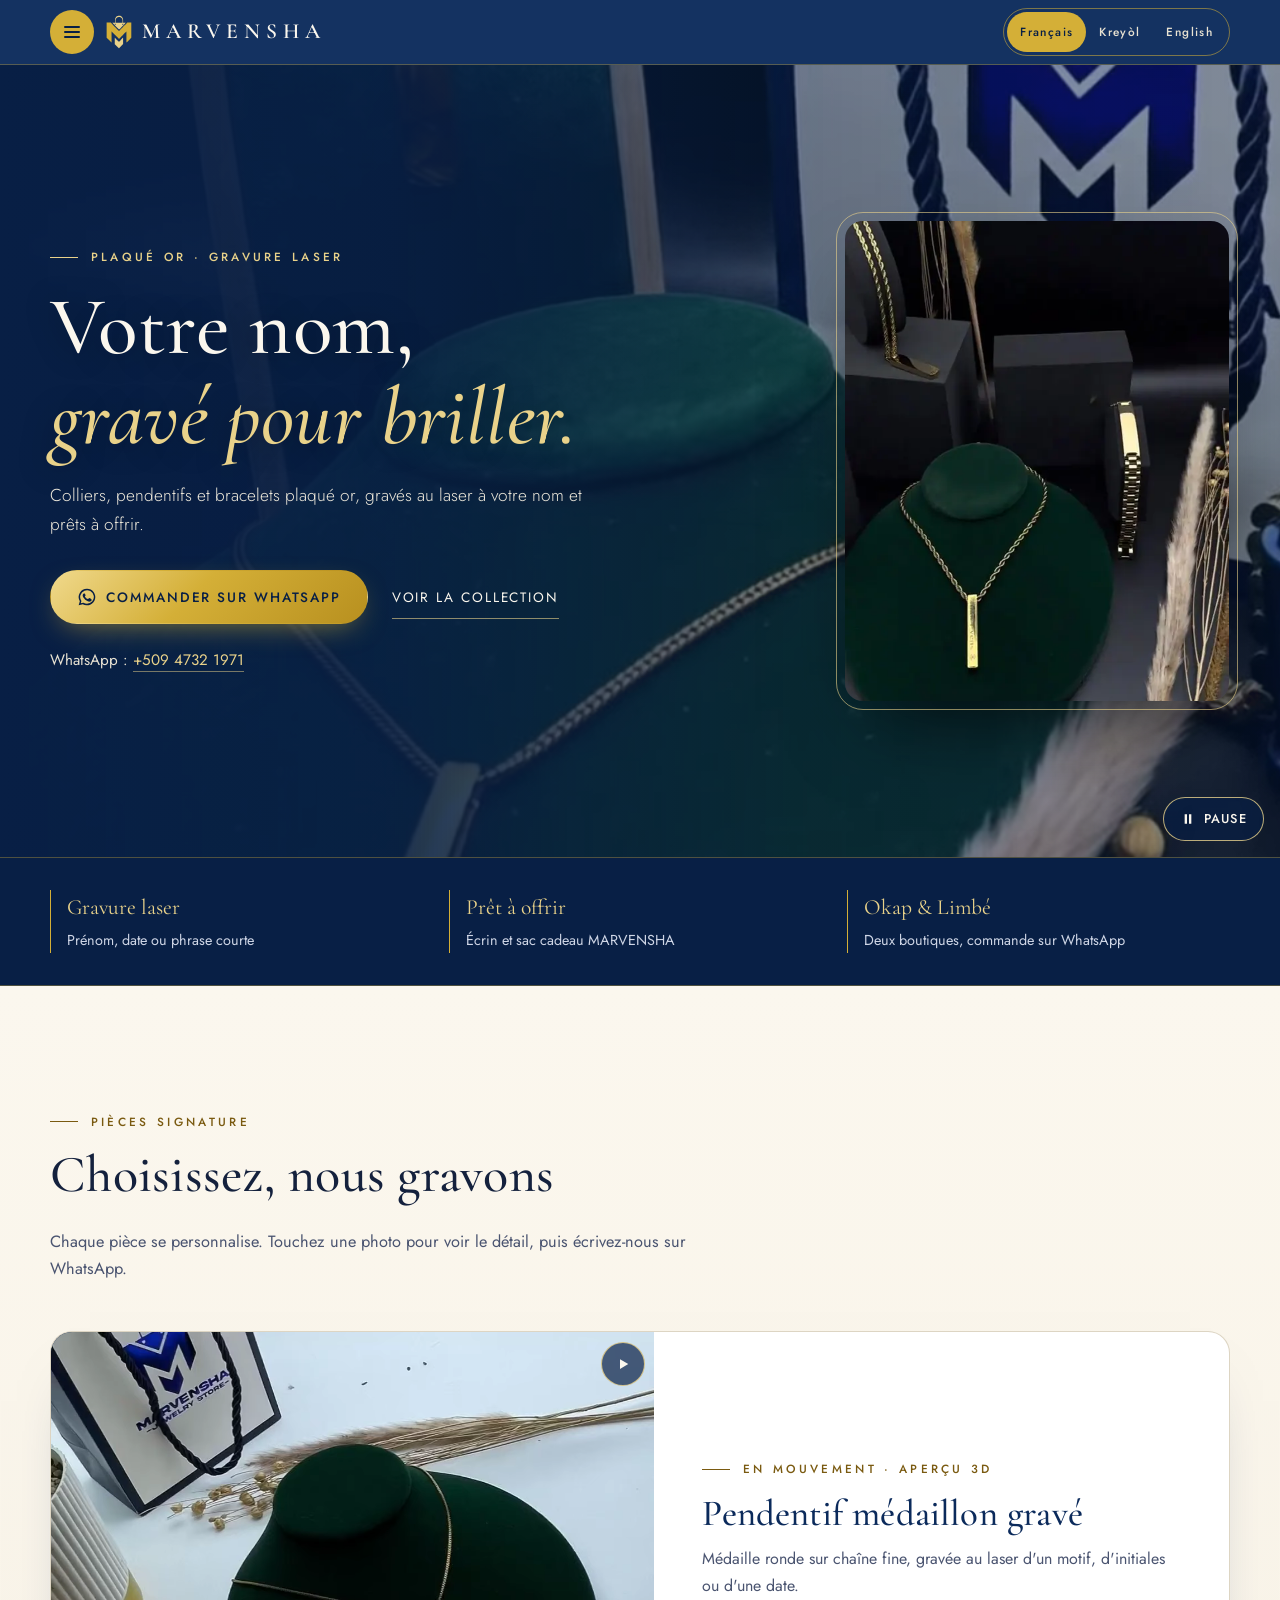
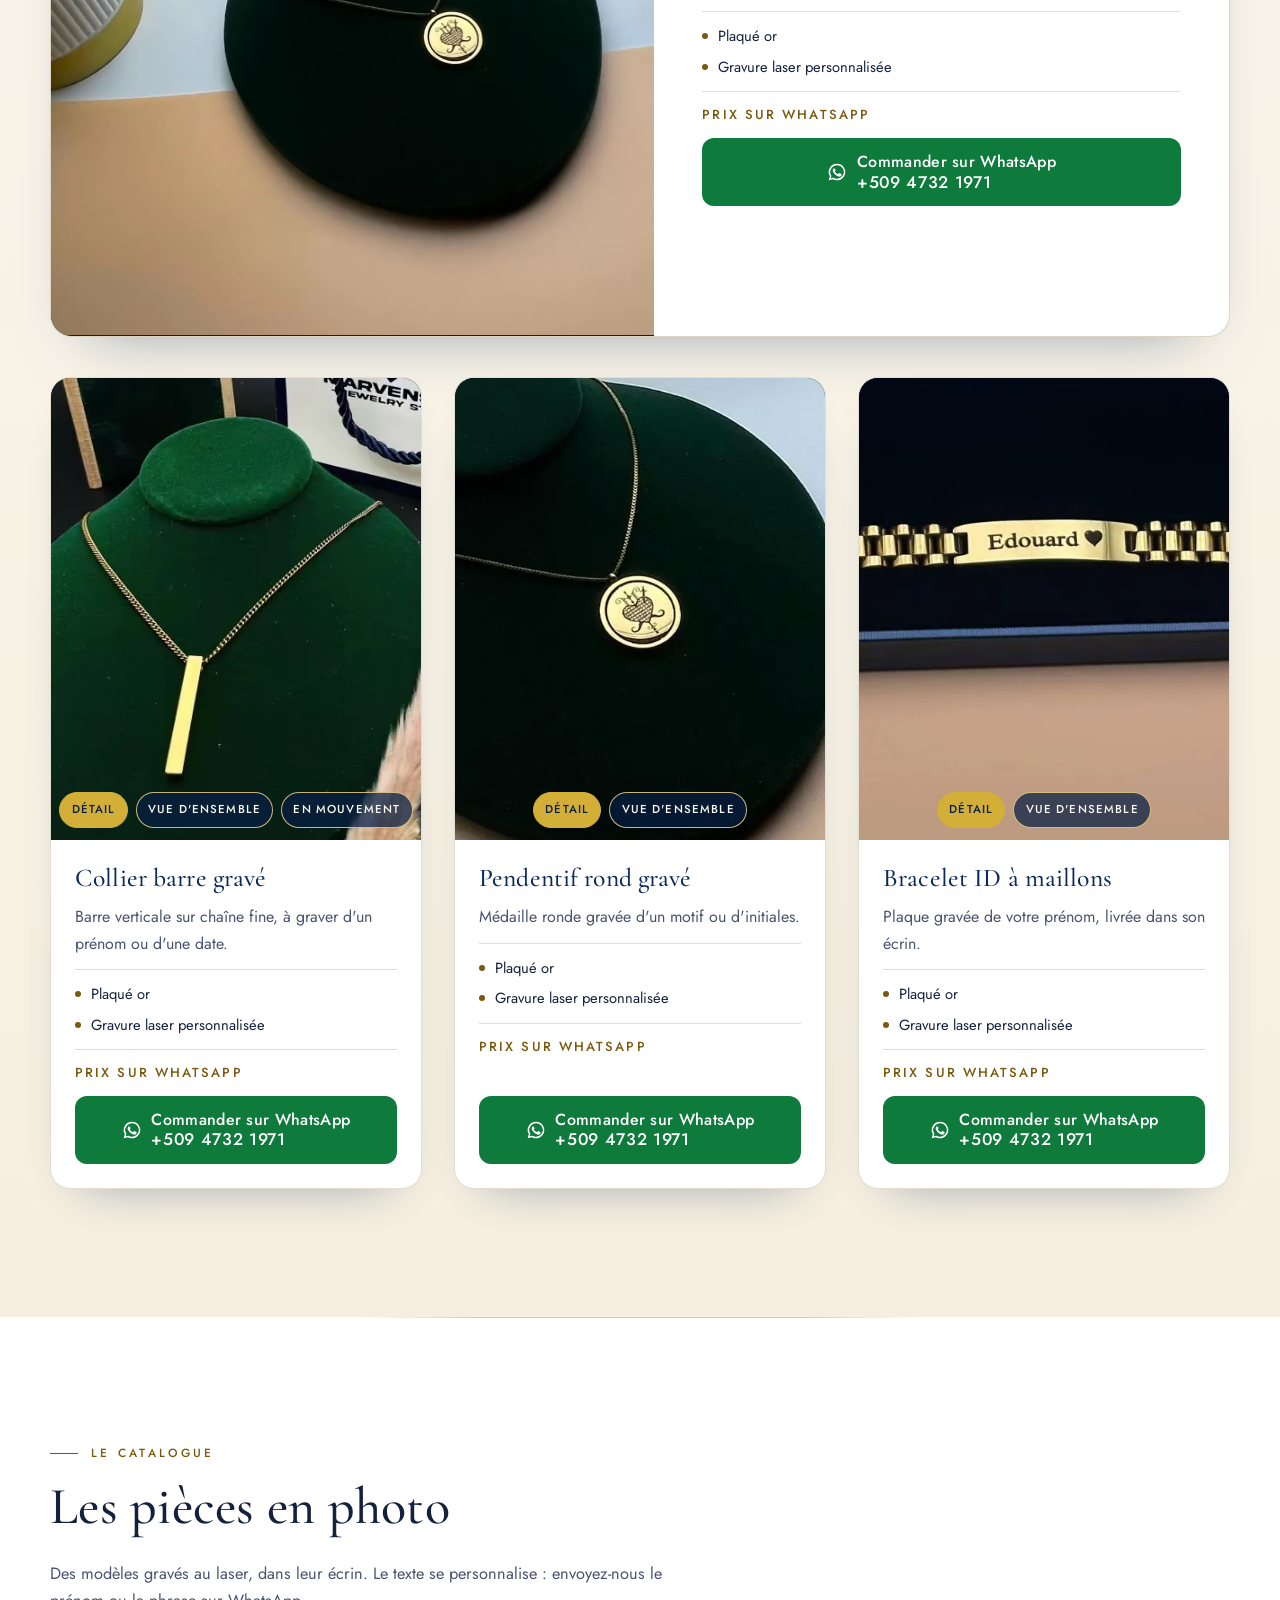
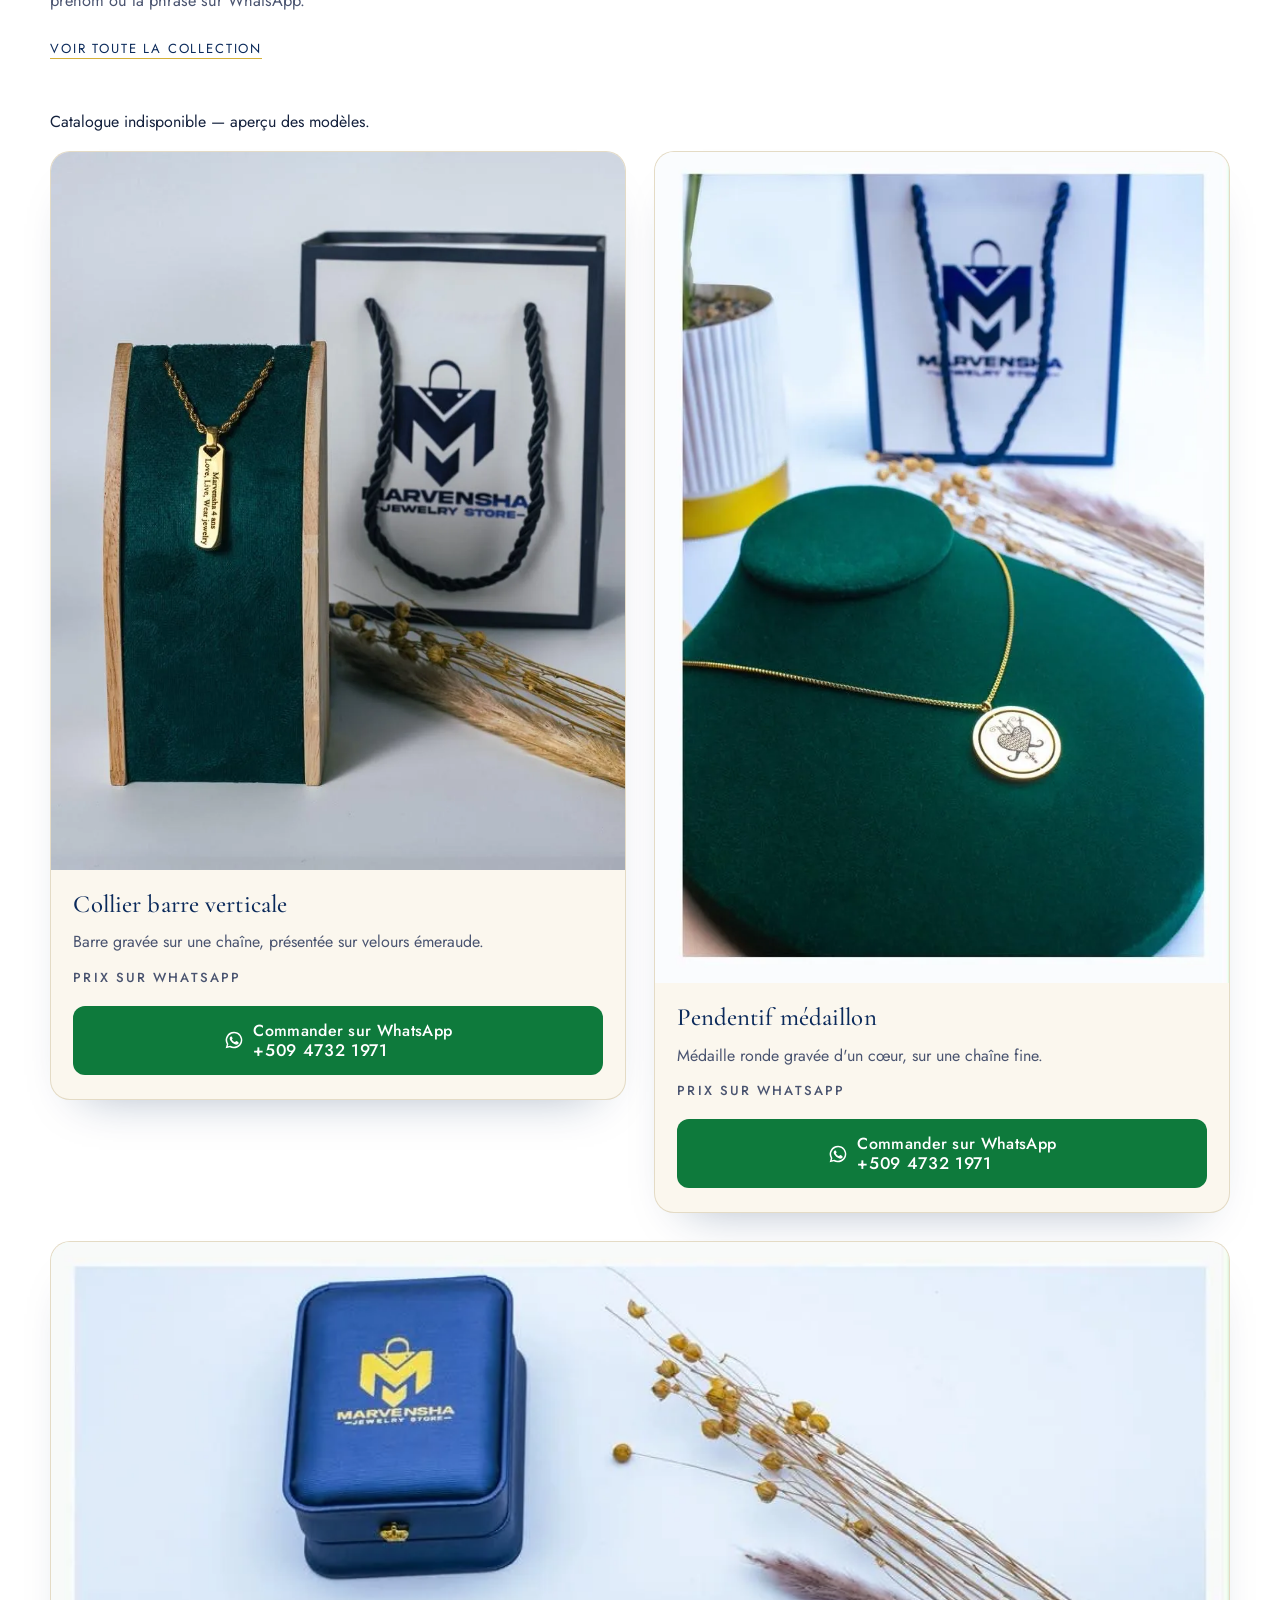
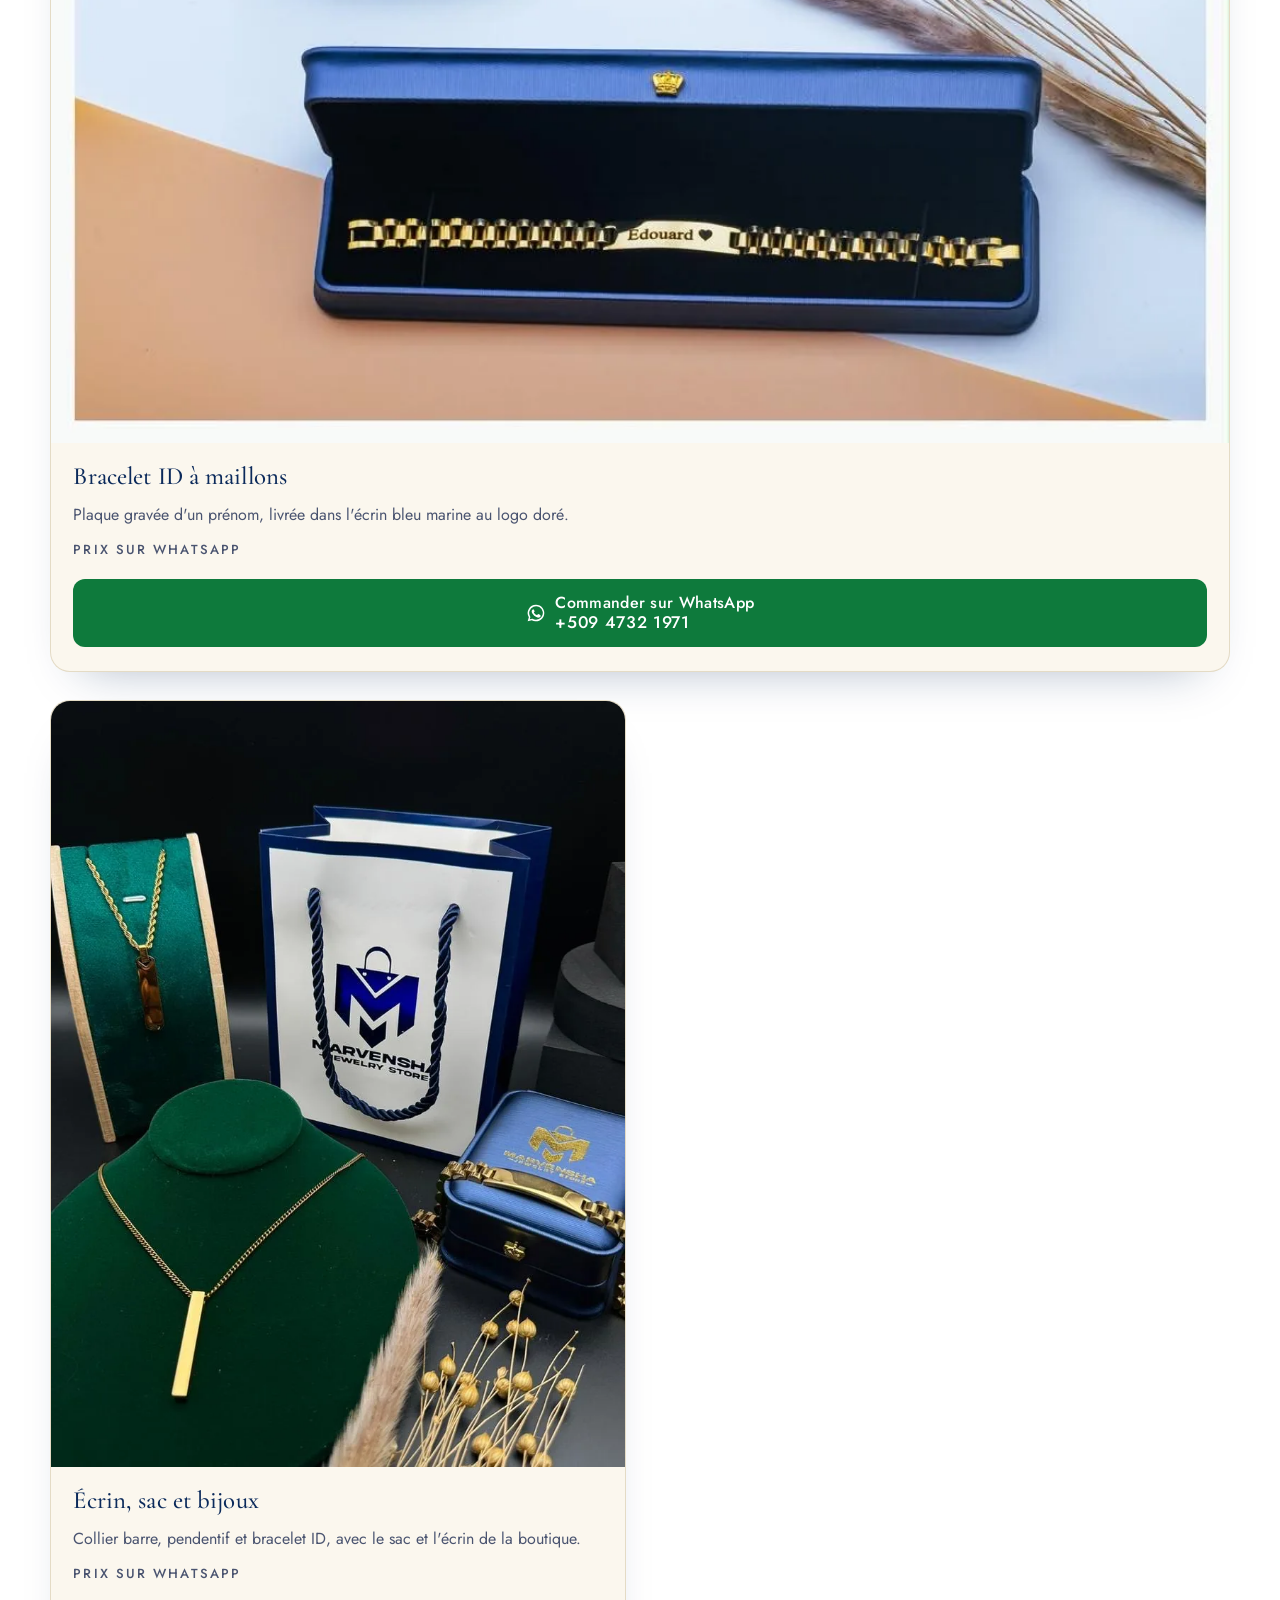
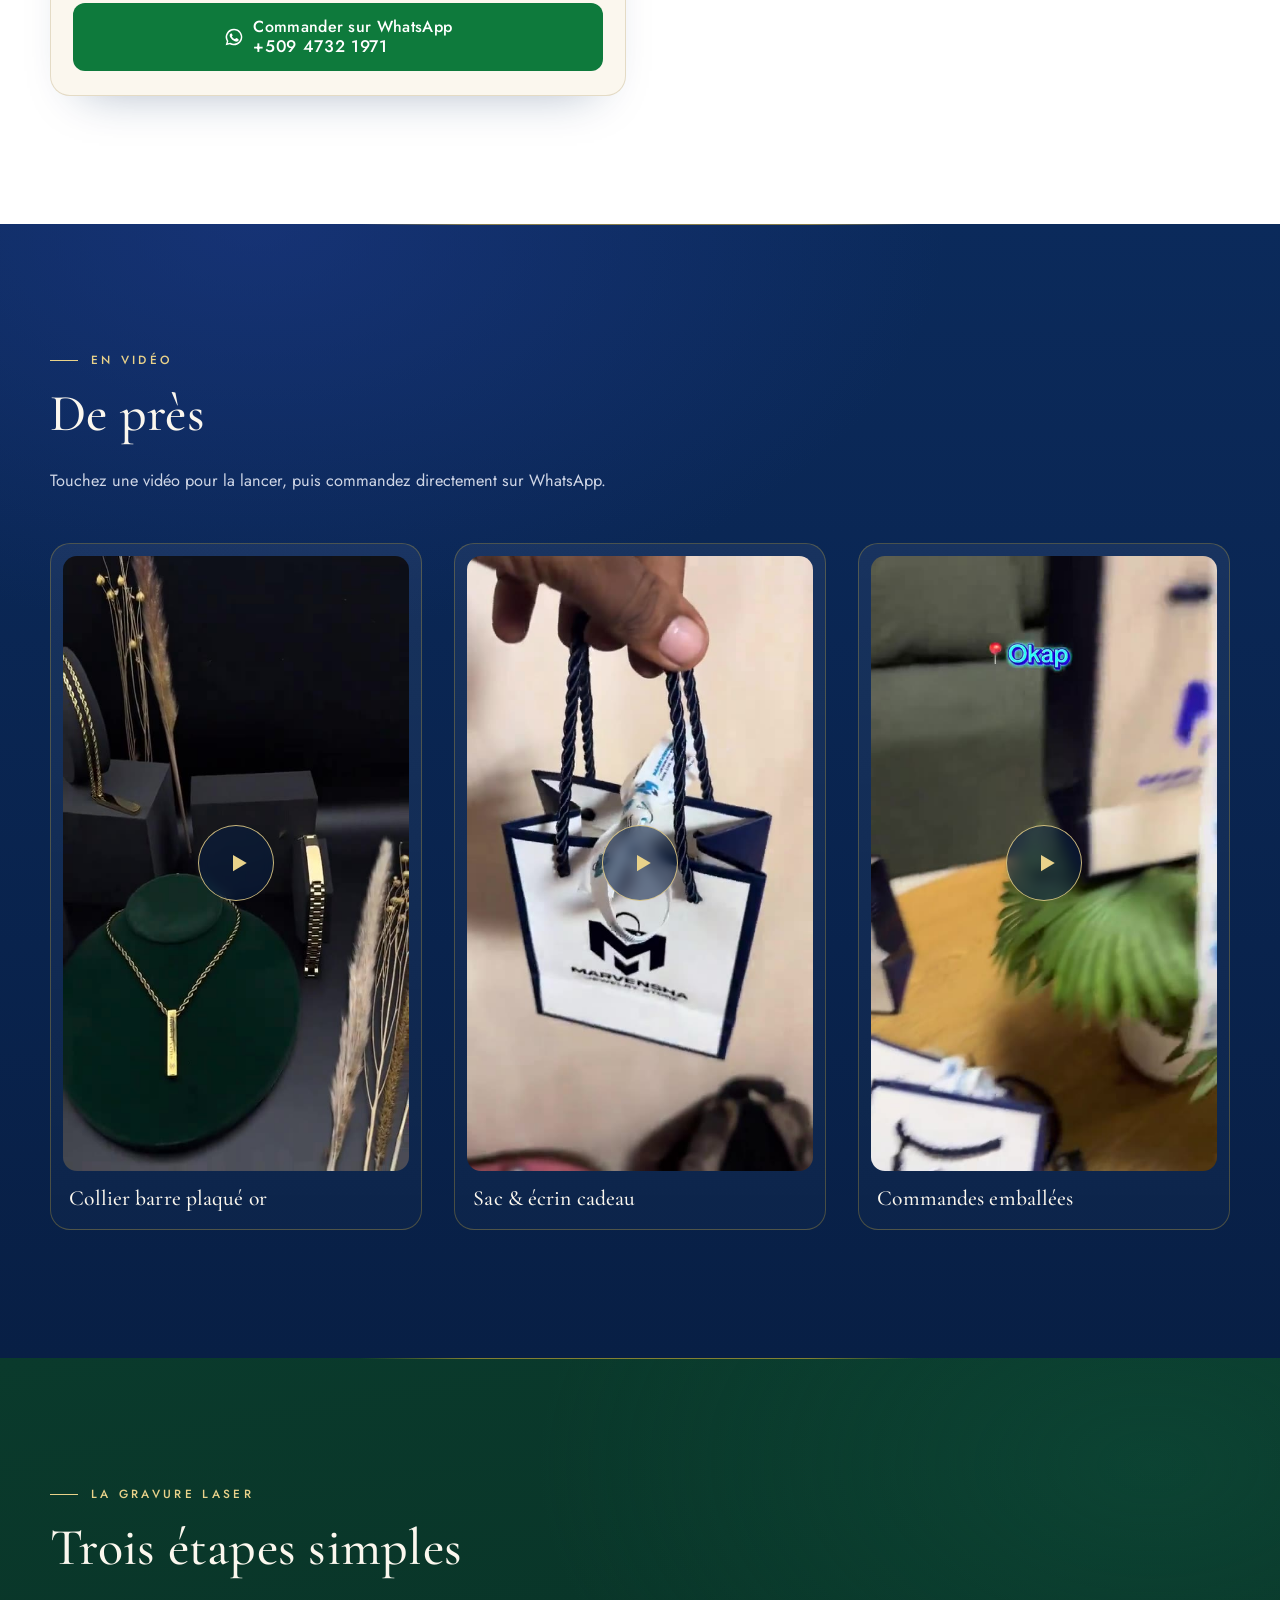
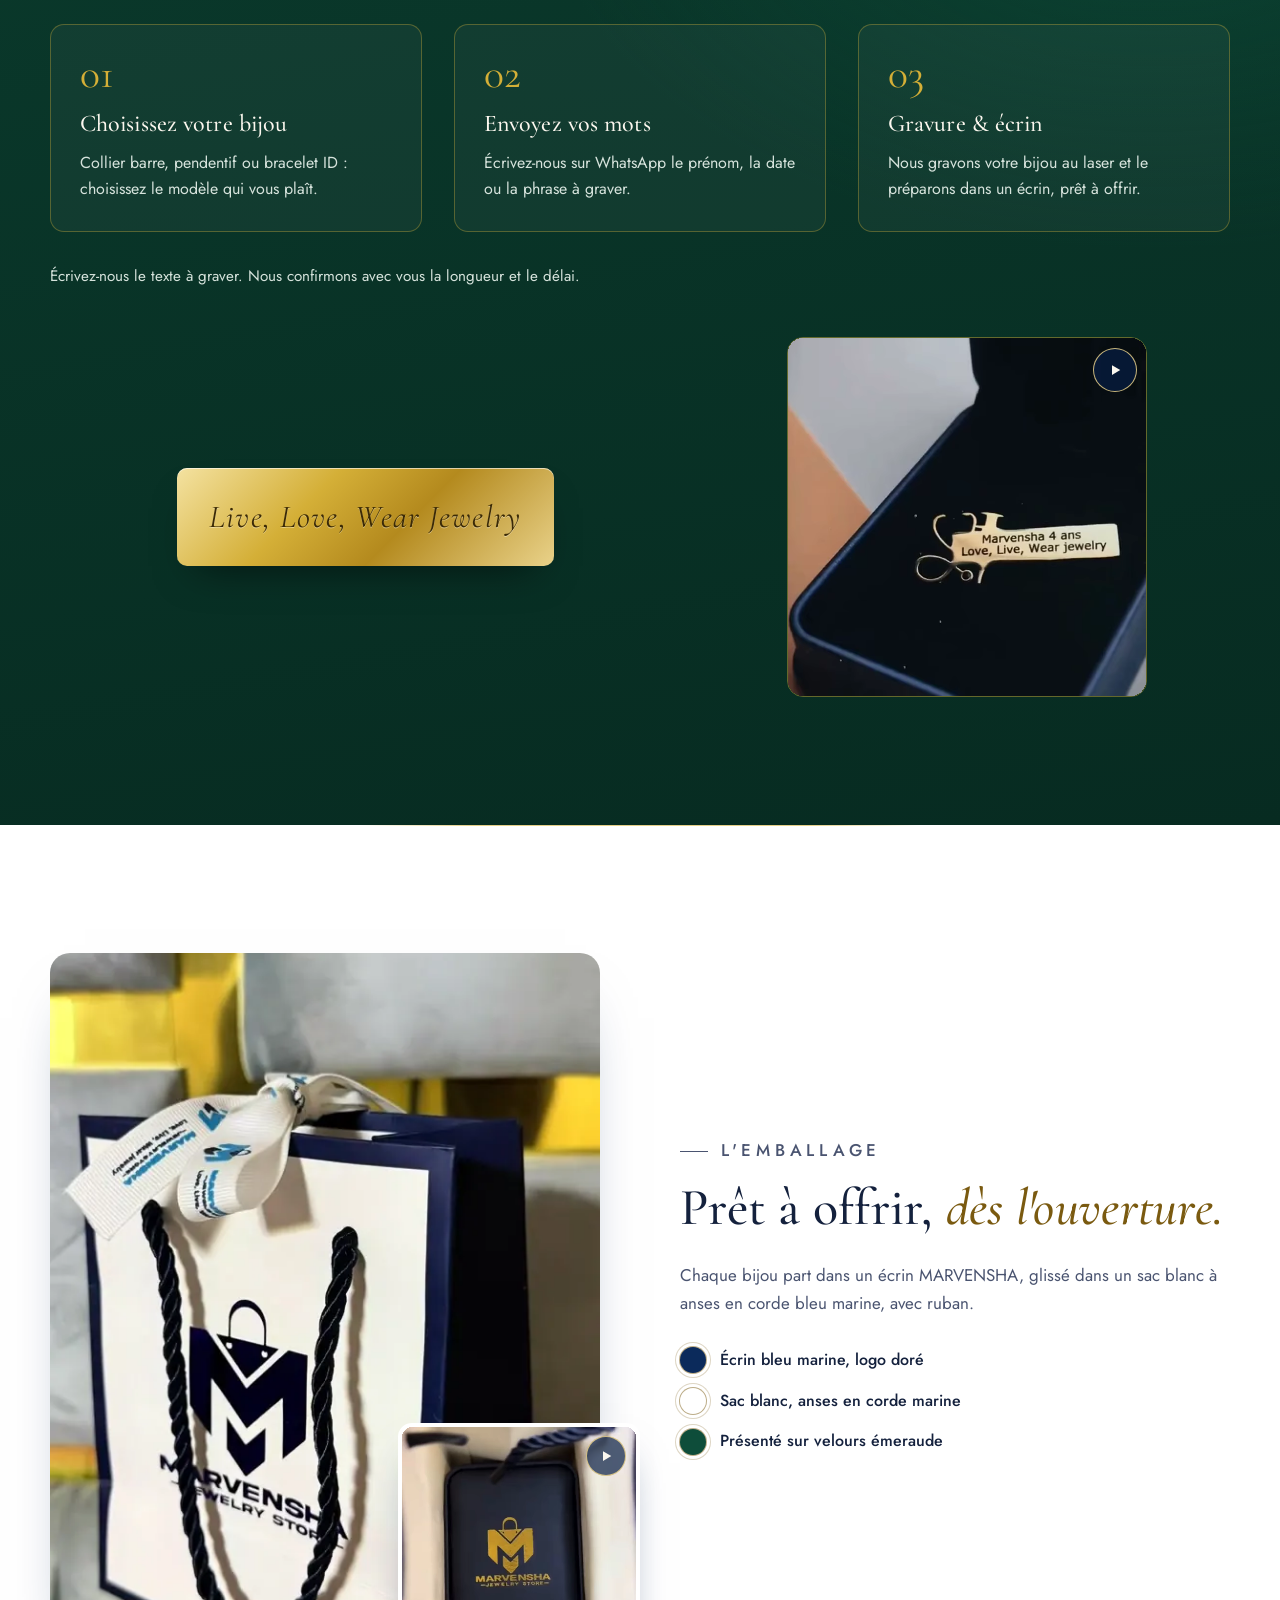
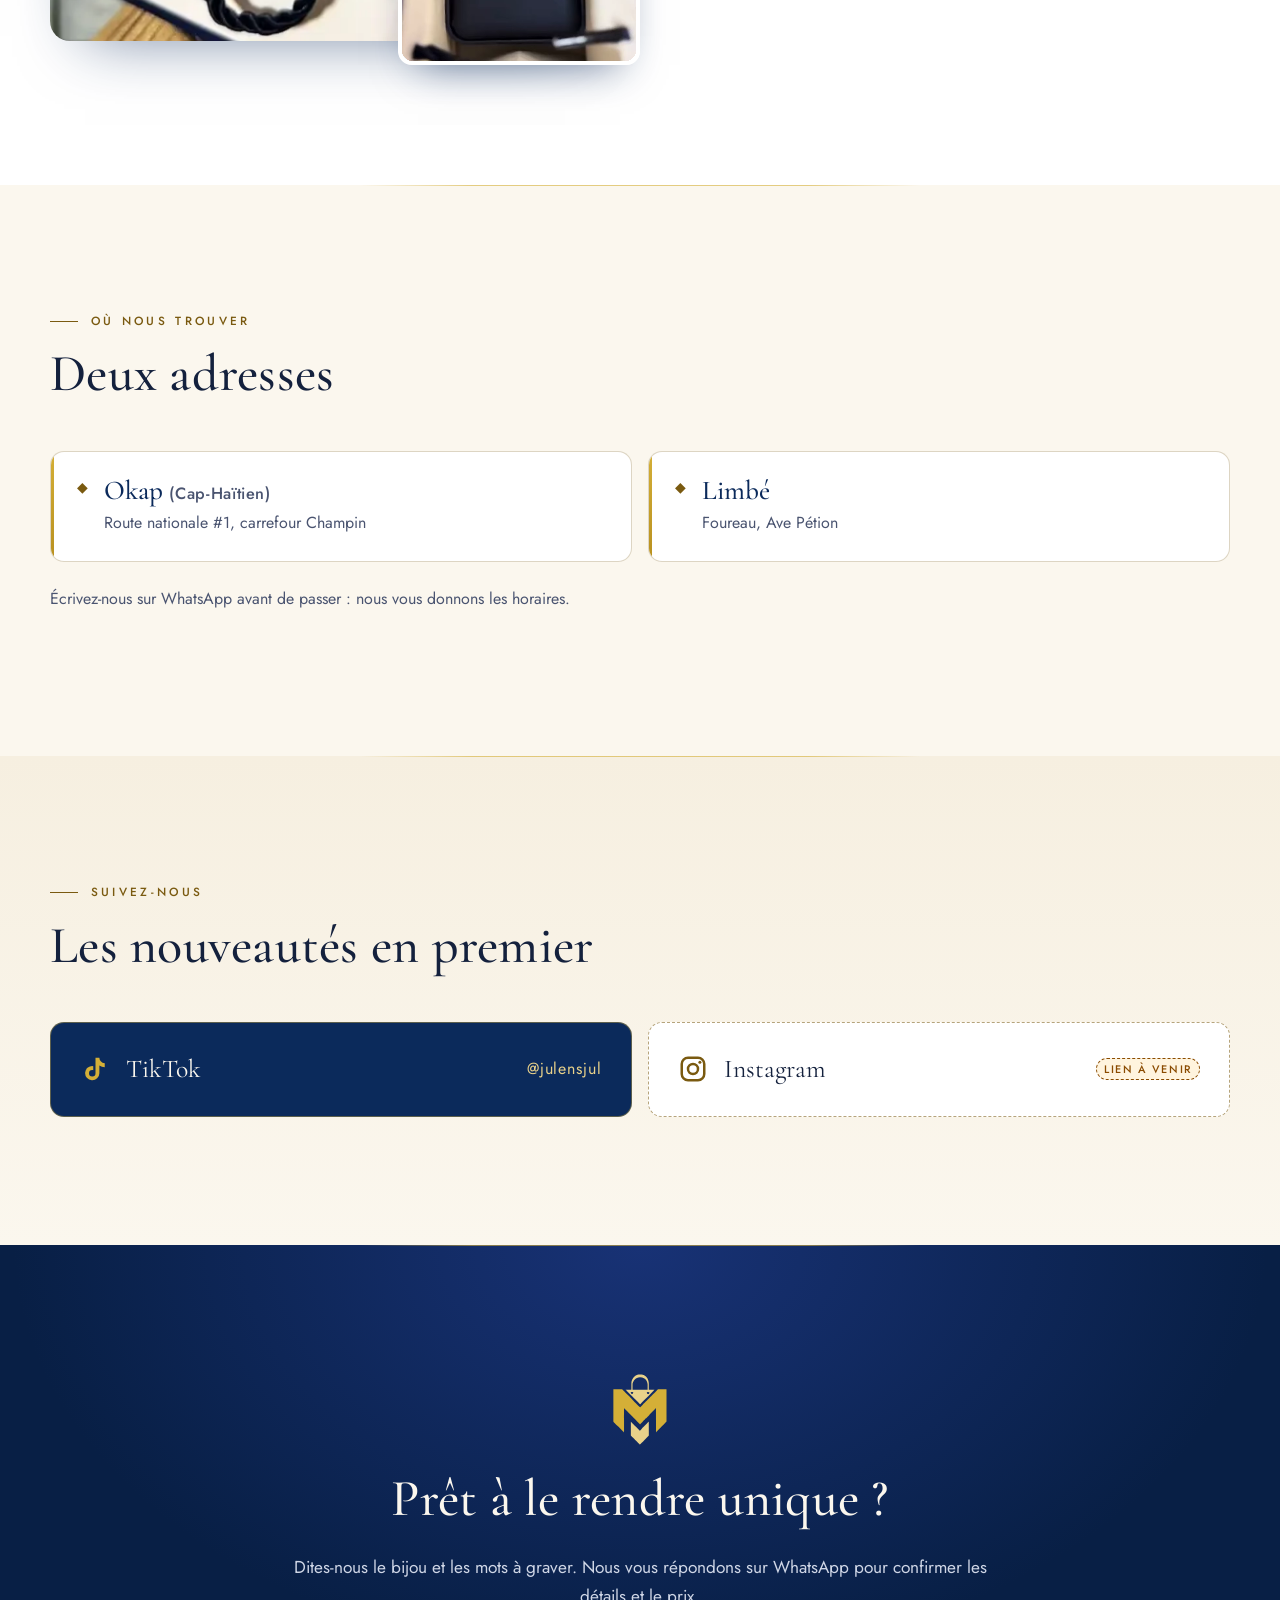
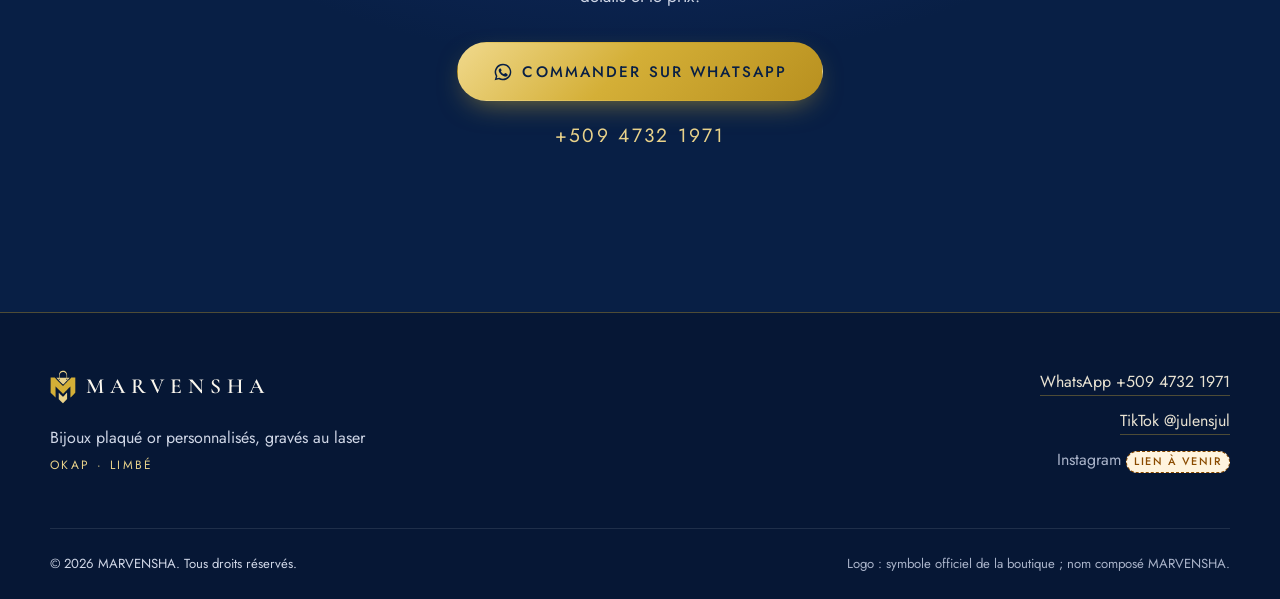
==== commit d3c81d46: "Make the collection page a shop, not a photo list. Drop the unfinished name and hours labels, explai" ====
--- a/index.html
+++ b/index.html
@@ -159,7 +159,7 @@
         <p class="section-sub" data-i18n="cat_sub">Des modèles gravés au laser, dans leur écrin. Le texte se personnalise : envoyez-nous le prénom ou la phrase sur WhatsApp.</p>
         <p class="section-more"><a href="collection.html" data-i18n="col_page_link">Voir toute la collection</a></p>
       </div>
-      <ul class="catalog-grid" id="catalog-grid"></ul>
+      <ul class="catalog-grid" id="catalog-grid" data-limit="4"></ul>
     </div>
   </section>
 
@@ -188,7 +188,7 @@
         <li class="step"><span class="step-num" aria-hidden="true">02</span><h3 data-i18n="s2_t">Envoyez vos mots</h3><p data-i18n="s2_p">Écrivez-nous sur WhatsApp le prénom, la date ou la phrase à graver.</p></li>
         <li class="step"><span class="step-num" aria-hidden="true">03</span><h3 data-i18n="s3_t">Gravure &amp; écrin</h3><p data-i18n="s3_p">Nous gravons votre bijou au laser et le préparons dans un écrin, prêt à offrir.</p></li>
       </ol>
-      <p class="eng-note"><span class="ph-tag" data-i18n="ph">À compléter</span> <span data-i18n="eng_note">Nombre de caractères, polices et délai : à confirmer par la boutique.</span></p>
+      <p class="eng-note" data-i18n="eng_note">Écrivez-nous le texte à graver. Nous confirmons avec vous la longueur et le délai.</p>
       <div class="engrave-row">
         <div class="engrave-plate"><span class="plate-text">Live, Love, Wear Jewelry</span></div>
         <!-- Motion tile: MARV_product_engraving_1x1 (Higgsfield) — mounted by script.js (SHOW_MOTION_TILES) -->
@@ -237,7 +237,7 @@
         <li class="loc-card"><span class="loc-pin" aria-hidden="true">◆</span><div><h3>Okap <span class="loc-alt">(Cap-Haïtien)</span></h3><p data-i18n="loc_okap">Route nationale #1, carrefour Champin</p></div></li>
         <li class="loc-card"><span class="loc-pin" aria-hidden="true">◆</span><div><h3>Limbé</h3><p data-i18n="loc_limbe">Foureau, Ave Pétion</p></div></li>
       </ul>
-      <p class="loc-note"><span class="ph-tag" data-i18n="ph">À compléter</span> <span data-i18n="loc_note">Horaires à confirmer. Écrivez-nous sur WhatsApp avant de passer.</span></p>
+      <p class="loc-note" data-i18n="loc_note">Écrivez-nous sur WhatsApp avant de passer : nous vous donnons les horaires.</p>
     </div>
   </section>
 
--- a/styles.css
+++ b/styles.css
@@ -326,6 +326,11 @@
 .sc-price{margin:0;font-size:.82rem;letter-spacing:.16em;text-transform:uppercase;color:var(--gold-ink);font-weight:500}
 .sc-body .btn-wa{margin-top:auto}
 /* Catalog — photos keep their own frame so an engraving is not cropped away. */
+.collect-points{list-style:none;margin:0 0 2rem;padding:0;display:grid;gap:1rem}
+.collect-points li{background:#fff;border:1px solid rgba(122,90,16,.18);border-radius:16px;padding:1.15rem 1.25rem}
+.collect-points strong{display:block;font-family:var(--serif);font-weight:500;font-size:1.45rem;color:var(--navy-800);margin-bottom:.25rem}
+.collect-points span{color:var(--ink-soft)}
+@media (min-width:800px){.collect-points{grid-template-columns:repeat(3,1fr)}}
 .catalog{background:#fff}
 .catalog-grid{list-style:none;margin:0;padding:0;display:grid;gap:1.5rem;align-items:start}
 @media (min-width:760px){.catalog-grid{grid-template-columns:1fr 1fr;gap:1.75rem}}
@@ -450,3 +455,8 @@
 .brand-mark{width:auto;height:34px;display:block}
 .cta-mark{display:block;width:auto;height:73px}
 @media (max-width:560px){.brand-mark{height:28px}}
+
+/* Dynamic catalog accessibility */
+.catalog-status:not(:empty) { margin: 0 0 1rem; }
+.catalog-more { display: block; margin: 2rem auto 0; }
+.catalog-more[hidden] { display: none; }
